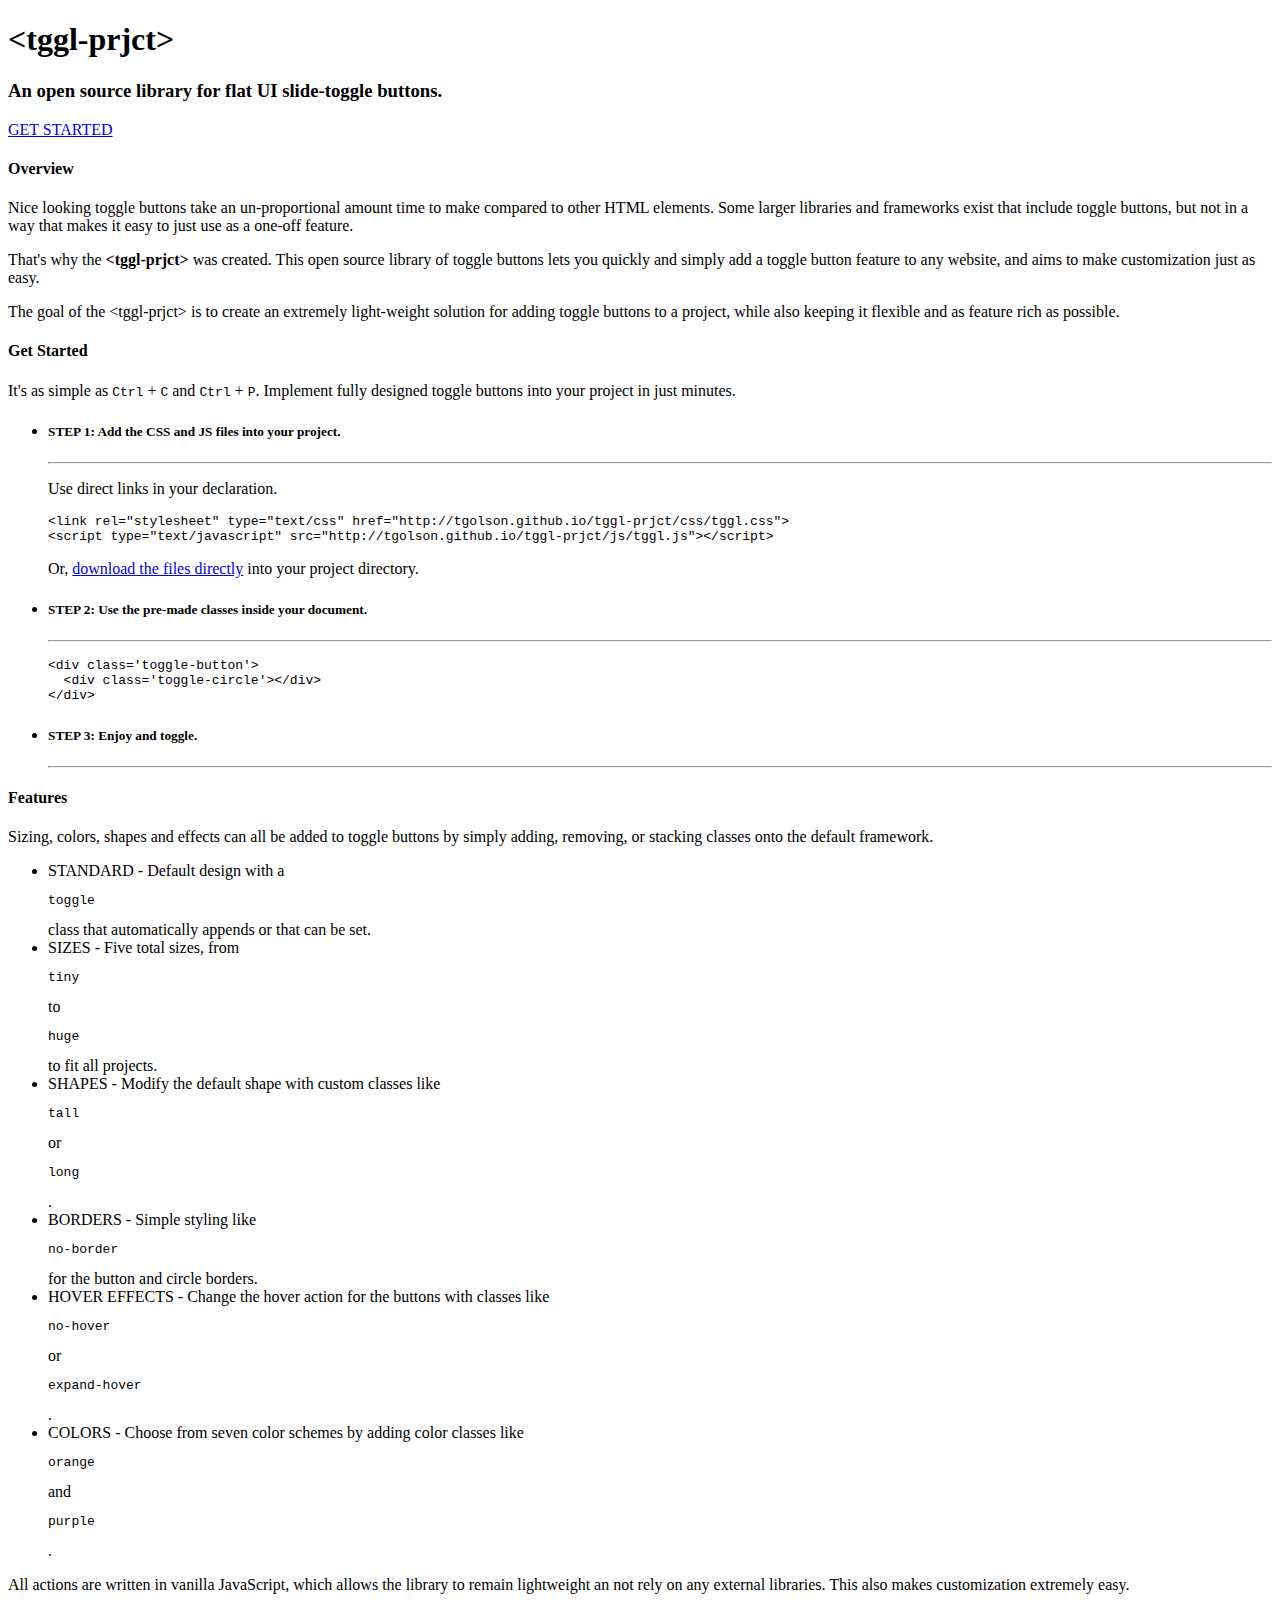
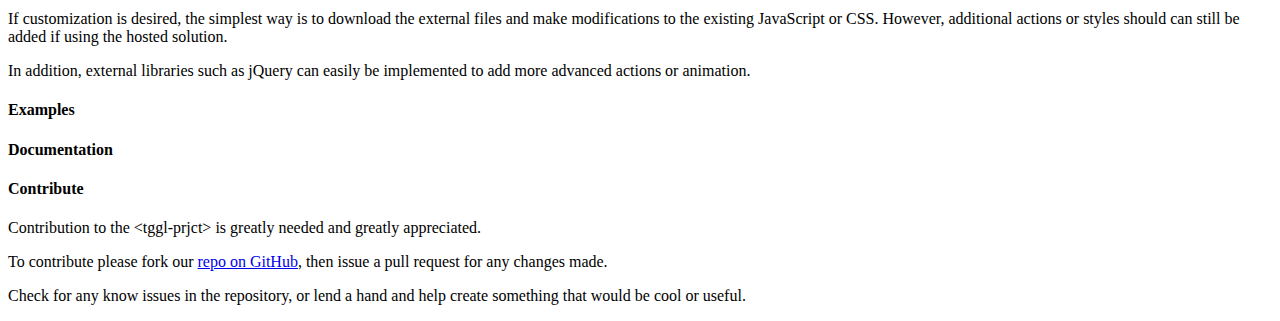
==== index.html @ 6cbe2967 "add content" ====
<!doctype html>
<html class="no-js" lang="en">
<head>
  <meta charset="utf-8" />
  <meta name="viewport" content="width=device-width, initial-scale=1.0" />
  <title>Foundation</title>
  <link rel="stylesheet" href="stylesheets/app.css" />
  <link rel="stylesheet" href="stylesheets/tggl.css" />
  <script src="bower_components/modernizr/modernizr.js"></script>
  <script src="js/tggl.js"></script>
</head>
<body>

  <div class="row">
    <div class="large-9 small-centered columns">
      <div class="panel big-header">
        <h1>&lt;tggl-prjct&gt;</h1>
        <h3>An open source library for flat UI slide-toggle buttons.</h3>
        <a href="#" class="large radius button">GET STARTED</a><br/>
      </div>
    </div>
  </div>

  <div class="row main-content">
    <div class="large-8 small-centered columns">
      <h4><strong>Overview</strong></h4>
      <p>Nice looking toggle buttons take an un-proportional amount time to make compared to other HTML elements. Some larger libraries and frameworks exist that include toggle buttons, but not in a way that makes it easy to just use as a one-off feature.</p>

      <p>That's why the <strong>&lt;tggl-prjct&gt;</strong> was created. This open source library of toggle buttons lets you quickly and simply add a toggle button feature to any website, and aims to make customization just as easy.</p>

      <p>The goal of the <span class='tggl'>&lt;tggl-prjct&gt;</span> is to create an extremely light-weight solution for adding toggle buttons to a project, while also keeping it flexible and as feature rich as possible.</p>

      <h4><strong>Get Started</strong></h4>
      <p>It's as simple as <kbd>Ctrl</kbd> + <kbd>C</kbd> and <kbd>Ctrl</kbd> + <kbd>P</kbd>. Implement fully designed toggle buttons into your project in just minutes.</p>
      <ul class='no-style-list'>
        <li><h5>STEP 1: Add the CSS and JS files into your project.</h5><hr>

          <p>Use direct links in your declaration.</p>
          <p>
            <pre>&lt;link rel="stylesheet" type="text/css" href="http://tgolson.github.io/tggl-prjct/css/tggl.css"&gt;<br>&lt;script type="text/javascript" src="http://tgolson.github.io/tggl-prjct/js/tggl.js"&gt;&lt;/script&gt;</pre>
          </p>
          <p>Or, <a href="https://github.com/TGOlson/tggl-prjct/archive/gh-pages.zip">download the files directly</a> into your project directory.</p></li>

          <li><h5>STEP 2: Use the pre-made classes inside your document.</h5><hr>

            <p><pre>&lt;div class='toggle-button'&gt;<br>  &lt;div class='toggle-circle'&gt;&lt;/div&gt;<br>&lt;/div&gt;</pre></p></li>

            <li><h5>STEP 3: Enjoy and toggle.</h5><hr>
              <p>
                <div class='info' style='display:none;'></div>
                <div class='toggle-button'>
                  <div class='toggle-circle'></div>
                </div>
              </p></li>
            </ul>
            <h4><strong>Features</strong></h4>

            <p>Sizing, colors, shapes and effects can all be added to toggle buttons by simply adding, removing, or stacking classes onto the default framework.</p>

            <ul class='no-style-list'>
              <li>STANDARD - Default design with a <pre>toggle</pre> class that automatically appends or that can be set.</li>
              <li>SIZES - Five total sizes, from <pre>tiny</pre> to <pre>huge</pre> to fit all projects.</li>
              <li>SHAPES - Modify the default shape with custom classes like <pre>tall</pre> or <pre>long</pre>.</li>
              <li>BORDERS - Simple styling like <pre>no-border</pre> for the button and circle borders.</li>
              <li>HOVER EFFECTS - Change the hover action for the buttons with classes like <pre>no-hover</pre> or <pre>expand-hover</pre>.</li>
              <li>COLORS - Choose from seven color schemes by adding color classes like <pre>orange</pre> and <pre>purple</pre>.</li>
            </ul>

            <p>All actions are written in vanilla JavaScript, which allows the library to remain lightweight an not rely on any external libraries. This also makes customization extremely easy.</p>

            <p>If customization is desired, the simplest way is to download the external files and make modifications to the existing JavaScript or CSS. However, additional actions or styles should can still be added if using the hosted solution.</p>

            <p>In addition, external libraries such as jQuery can easily be implemented to add more advanced actions or animation.</p>

            <h4><strong>Examples</strong></h4>

            <h4><strong>Documentation</strong></h4>

            <h4><strong>Contribute</strong></h4>

            <p>Contribution to the <span class='tggl'>&lt;tggl-prjct&gt;</span> is greatly needed and greatly appreciated.</p>
            <p>To contribute please fork our <a href='https://github.com/TGOlson/tggl-prjct' target='_blank'>repo on GitHub</a>, then issue a pull request for any changes made.</p>
            <p>Check for any know issues in the repository, or lend a hand and help create something that would be cool or useful.</p>
          </div>
        </div>

        <script src="bower_components/jquery/jquery.js"></script>
        <script src="bower_components/foundation/js/foundation.min.js"></script>
        <script src="js/app.js"></script>
      </body>
      </html>
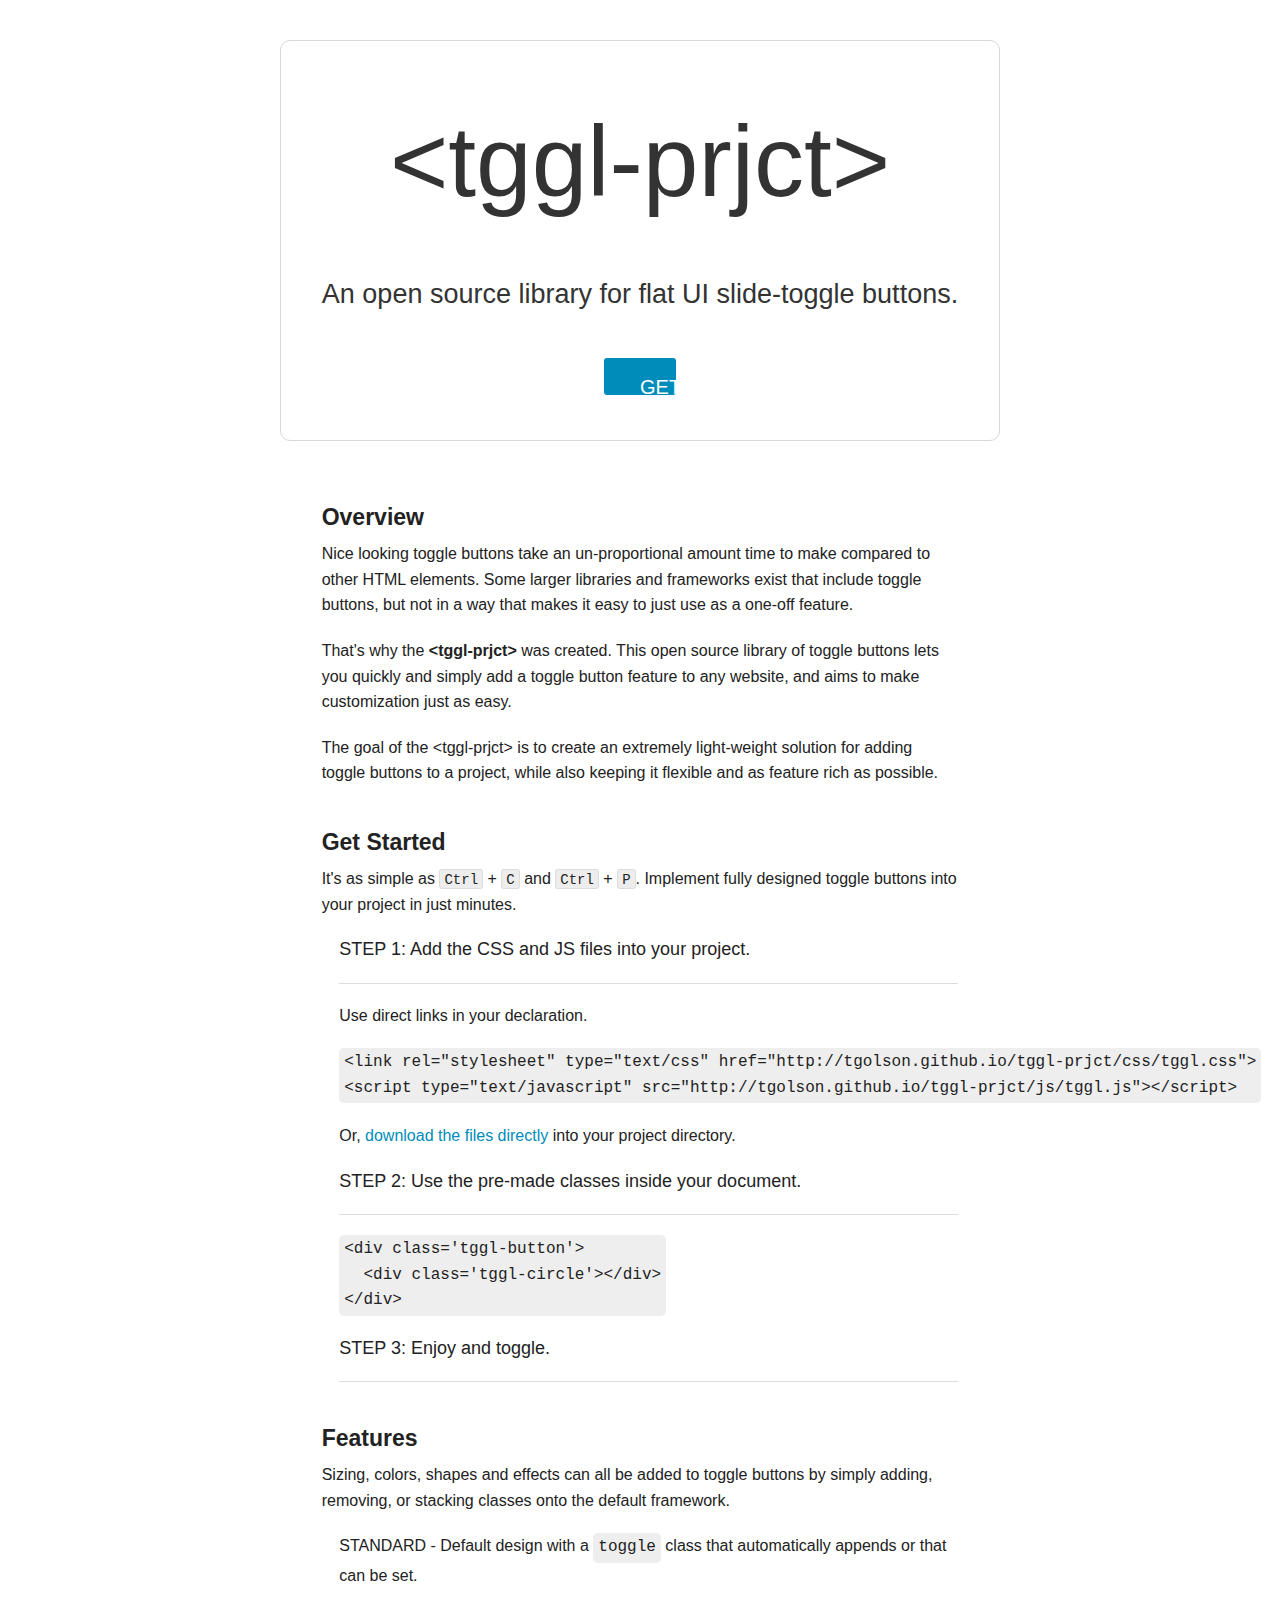
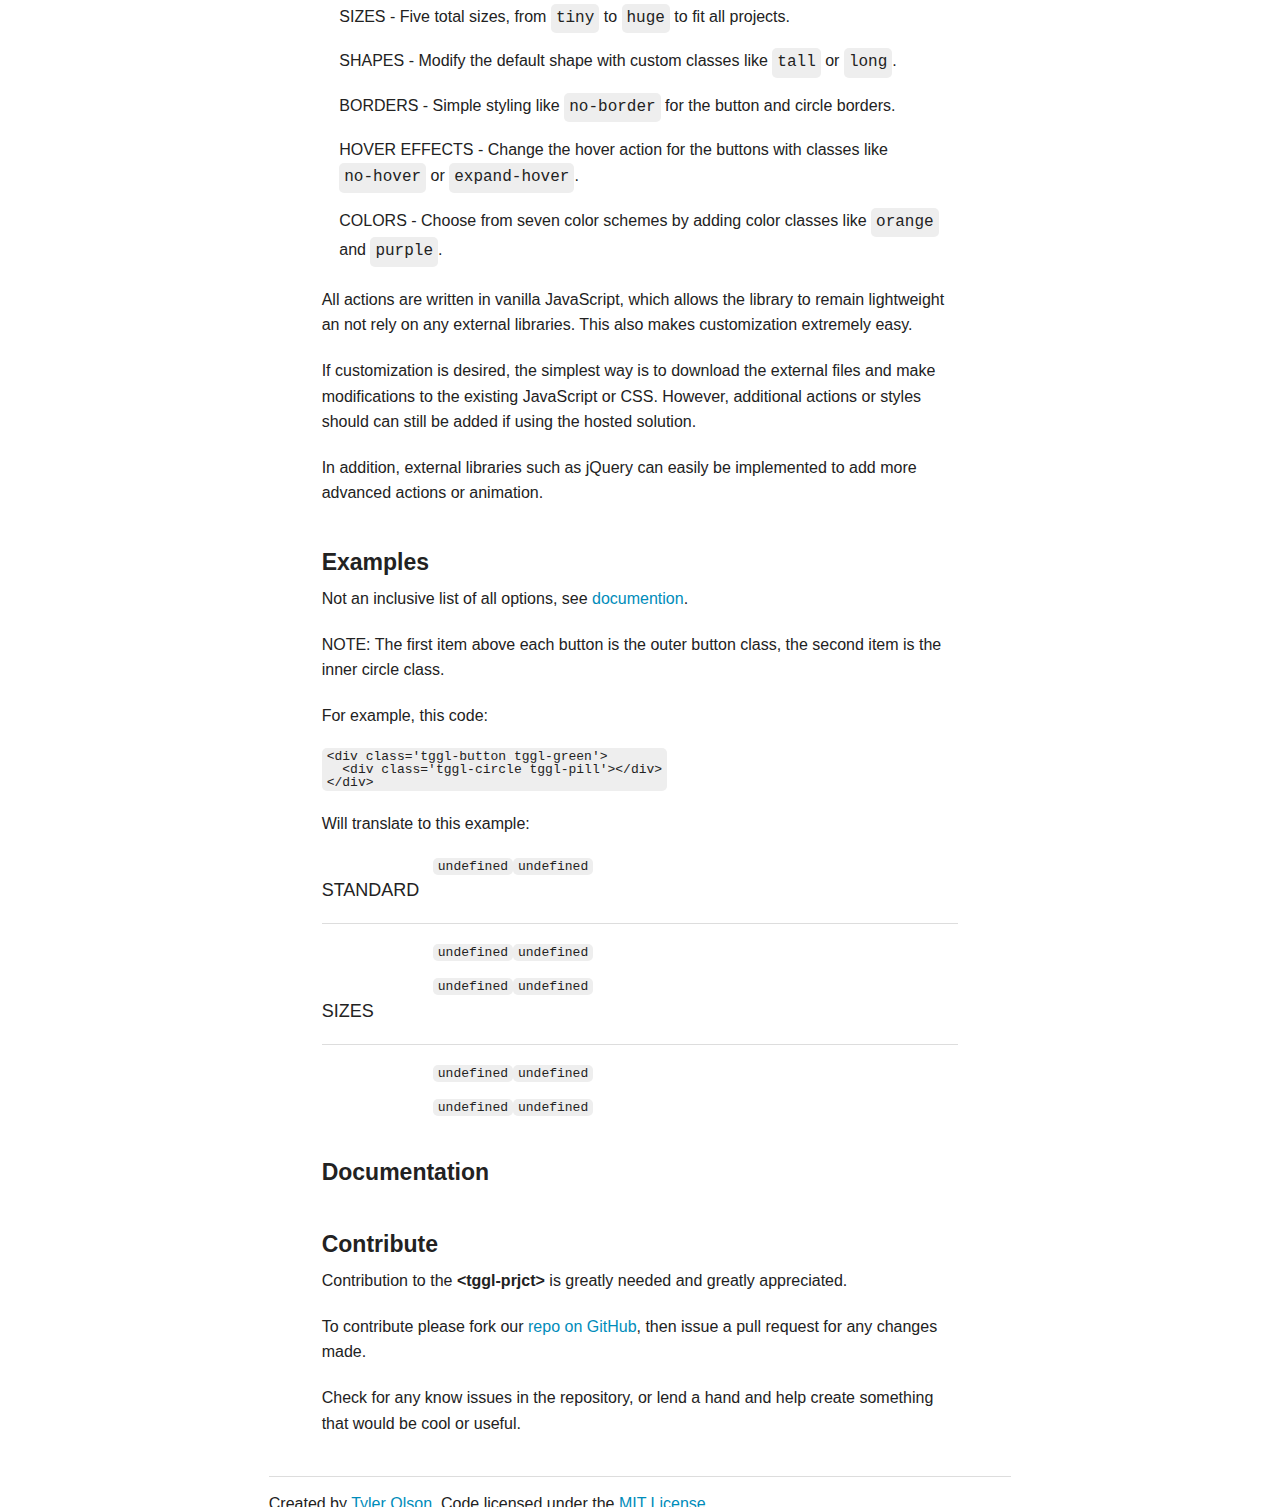
==== commit 4c54435d: "add columns for examples" ====
--- a/index.html
+++ b/index.html
@@ -8,6 +8,7 @@
   <link rel="stylesheet" href="stylesheets/tggl.css" />
   <script src="bower_components/modernizr/modernizr.js"></script>
   <script src="js/tggl.js"></script>
+  <script src="js/layout.js"></script>
 </head>
 <body>
 
@@ -16,7 +17,7 @@
       <div class="panel big-header">
         <h1>&lt;tggl-prjct&gt;</h1>
         <h3>An open source library for flat UI slide-toggle buttons.</h3>
-        <a href="#" class="large radius button">GET STARTED</a><br/>
+        <a href="#" class="large radius button">GET STARTED</a><br>
       </div>
     </div>
   </div>
@@ -34,58 +35,141 @@
       <p>It's as simple as <kbd>Ctrl</kbd> + <kbd>C</kbd> and <kbd>Ctrl</kbd> + <kbd>P</kbd>. Implement fully designed toggle buttons into your project in just minutes.</p>
       <ul class='no-style-list'>
         <li><h5>STEP 1: Add the CSS and JS files into your project.</h5><hr>
+          <p>Use direct links in your declaration.</p>
+          <p><pre>&lt;link rel="stylesheet" type="text/css" href="http://tgolson.github.io/tggl-prjct/css/tggl.css"&gt;<br>&lt;script type="text/javascript" src="http://tgolson.github.io/tggl-prjct/js/tggl.js"&gt;&lt;/script&gt;</pre>
+          </p>
+          <p>Or, <a href="https://github.com/TGOlson/tggl-prjct/archive/gh-pages.zip">download the files directly</a> into your project directory.</p>
+        </li>
 
-          <p>Use direct links in your declaration.</p>
+        <li><h5>STEP 2: Use the pre-made classes inside your document.</h5><hr>
+
+          <p><pre>&lt;div class='tggl-button'&gt;<br>  &lt;div class='tggl-circle'&gt;&lt;/div&gt;<br>&lt;/div&gt;</pre></p>
+        </li>
+
+        <li><h5>STEP 3: Enjoy and toggle.</h5><hr>
           <p>
-            <pre>&lt;link rel="stylesheet" type="text/css" href="http://tgolson.github.io/tggl-prjct/css/tggl.css"&gt;<br>&lt;script type="text/javascript" src="http://tgolson.github.io/tggl-prjct/js/tggl.js"&gt;&lt;/script&gt;</pre>
+            <div class='info' style='display:none;'></div>
+            <div class='tggl-button'>
+              <div class='tggl-circle'></div>
+            </div>
           </p>
-          <p>Or, <a href="https://github.com/TGOlson/tggl-prjct/archive/gh-pages.zip">download the files directly</a> into your project directory.</p></li>
+        </li>
+      </ul>
+      <h4><strong>Features</strong></h4>
 
-          <li><h5>STEP 2: Use the pre-made classes inside your document.</h5><hr>
+      <p>Sizing, colors, shapes and effects can all be added to toggle buttons by simply adding, removing, or stacking classes onto the default framework.</p>
 
-            <p><pre>&lt;div class='toggle-button'&gt;<br>  &lt;div class='toggle-circle'&gt;&lt;/div&gt;<br>&lt;/div&gt;</pre></p></li>
+      <ul class='no-style-list'>
+        <li>STANDARD - Default design with a <pre>toggle</pre> class that automatically appends or that can be set.</li>
+        <li>SIZES - Five total sizes, from <pre>tiny</pre> to <pre>huge</pre> to fit all projects.</li>
+        <li>SHAPES - Modify the default shape with custom classes like <pre>tall</pre> or <pre>long</pre>.</li>
+        <li>BORDERS - Simple styling like <pre>no-border</pre> for the button and circle borders.</li>
+        <li>HOVER EFFECTS - Change the hover action for the buttons with classes like <pre>no-hover</pre> or <pre>expand-hover</pre>.</li>
+        <li>COLORS - Choose from seven color schemes by adding color classes like <pre>orange</pre> and <pre>purple</pre>.</li>
+      </ul>
 
-            <li><h5>STEP 3: Enjoy and toggle.</h5><hr>
-              <p>
-                <div class='info' style='display:none;'></div>
-                <div class='toggle-button'>
-                  <div class='toggle-circle'></div>
-                </div>
-              </p></li>
-            </ul>
-            <h4><strong>Features</strong></h4>
+      <p>All actions are written in vanilla JavaScript, which allows the library to remain lightweight an not rely on any external libraries. This also makes customization extremely easy.</p>
 
-            <p>Sizing, colors, shapes and effects can all be added to toggle buttons by simply adding, removing, or stacking classes onto the default framework.</p>
+      <p>If customization is desired, the simplest way is to download the external files and make modifications to the existing JavaScript or CSS. However, additional actions or styles should can still be added if using the hosted solution.</p>
 
-            <ul class='no-style-list'>
-              <li>STANDARD - Default design with a <pre>toggle</pre> class that automatically appends or that can be set.</li>
-              <li>SIZES - Five total sizes, from <pre>tiny</pre> to <pre>huge</pre> to fit all projects.</li>
-              <li>SHAPES - Modify the default shape with custom classes like <pre>tall</pre> or <pre>long</pre>.</li>
-              <li>BORDERS - Simple styling like <pre>no-border</pre> for the button and circle borders.</li>
-              <li>HOVER EFFECTS - Change the hover action for the buttons with classes like <pre>no-hover</pre> or <pre>expand-hover</pre>.</li>
-              <li>COLORS - Choose from seven color schemes by adding color classes like <pre>orange</pre> and <pre>purple</pre>.</li>
-            </ul>
+      <p>In addition, external libraries such as jQuery can easily be implemented to add more advanced actions or animation.</p>
 
-            <p>All actions are written in vanilla JavaScript, which allows the library to remain lightweight an not rely on any external libraries. This also makes customization extremely easy.</p>
+      <h4><strong>Examples</strong></h4>
+      <p class='muted'>Not an inclusive list of all options, see <a href='#'>documention</a>.</p>
 
-            <p>If customization is desired, the simplest way is to download the external files and make modifications to the existing JavaScript or CSS. However, additional actions or styles should can still be added if using the hosted solution.</p>
+      <p>NOTE: The first item above each button is the outer button class, the second item is the inner circle class.</p>
 
-            <p>In addition, external libraries such as jQuery can easily be implemented to add more advanced actions or animation.</p>
+      <p>For example, this code:</p>
+      <p>
+        <pre>&lt;div class='tggl-button tggl-green'&gt;<br>  &lt;div class='tggl-circle tggl-pill'&gt;&lt;/div&gt;<br>&lt;/div&gt;</pre>
+      </p>
 
-            <h4><strong>Examples</strong></h4>
+        <p>Will translate to this example:</p>
+      <div class='row'>
+        <div class='large-2 columns'>
+          <div class='tggl-button tggl-green'>
+            <div class='tggl-circle tggl-pill'></div>
+          </div>
+        </div>
+        <div class='large-10 columns'>
+          <div class='info'></div>
+        </div>
+      </div>
 
-            <h4><strong>Documentation</strong></h4>
 
-            <h4><strong>Contribute</strong></h4>
-
-            <p>Contribution to the <span class='tggl'>&lt;tggl-prjct&gt;</span> is greatly needed and greatly appreciated.</p>
-            <p>To contribute please fork our <a href='https://github.com/TGOlson/tggl-prjct' target='_blank'>repo on GitHub</a>, then issue a pull request for any changes made.</p>
-            <p>Check for any know issues in the repository, or lend a hand and help create something that would be cool or useful.</p>
+      <h5>STANDARD</h5><hr>
+      <div class='row'>
+        <div class='large-2 columns'>
+          <div class='tggl-button'>
+            <div class='tggl-circle'></div>
           </div>
         </div>
 
-        <script src="bower_components/jquery/jquery.js"></script>
-        <script src="bower_components/foundation/js/foundation.min.js"></script>
-        <script src="js/app.js"></script>
-      </body>
-      </html>
+        <div class='large-10 columns'>
+          <div class='info'></div>
+        </div>
+      </div>
+      <br>
+      <div class='row'>
+        <div class='large-2 columns'>
+          <div class='tggl-button tggl-toggled'>
+            <div class='tggl-circle'></div>
+          </div>
+        </div>
+
+        <div class='large-10 columns'>
+          <div class='info'></div>
+        </div>
+      </div>
+
+      <h5>SIZES</h5><hr>
+      <div class='row'>
+        <div class='large-2 columns'>
+          <div class='tggl-button tggl-blue tggl-tiny'>
+            <div class='tggl-circle'></div>
+          </div>
+        </div>
+
+        <div class='large-10 columns'>
+          <div class='info'></div>
+        </div>
+        </div>
+<br>
+        <div class='row'>
+          <div class='large-2 columns'>
+            <div class='tggl-button tggl-orange tggl-huge'>
+              <div class='tggl-circle'></div>
+            </div>
+          </div>
+
+          <div class='large-10 columns'>
+            <div class='info'></div>
+          </div>
+          </div>
+
+
+          <h4><strong>Documentation</strong></h4>
+
+          <h4><strong>Contribute</strong></h4>
+
+          <p>Contribution to the <strong>&lt;tggl-prjct&gt;</strong> is greatly needed and greatly appreciated.</p>
+          <p>To contribute please fork our <a href='https://github.com/TGOlson/tggl-prjct' target='_blank'>repo on GitHub</a>, then issue a pull request for any changes made.</p>
+          <p>Check for any know issues in the repository, or lend a hand and help create something that would be cool or useful.</p>
+
+        </div>
+
+        <div class='row'>
+          <div class="large-9 small-centered columns">
+            <footer>
+              <hr>
+              Created by <a href='http://tgolson.com' target='_blank'>Tyler Olson</a>. Code licensed under the <a href='http://opensource.org/licenses/MIT' target='_blank'>MIT License</a>.
+            </footer>
+          </div>
+        </div>
+      </div>
+
+      <script src="bower_components/jquery/jquery.js"></script>
+      <script src="bower_components/foundation/js/foundation.min.js"></script>
+      <script src="js/app.js"></script>
+    </body>
+    </html>
--- a/stylesheets/app.css
+++ b/stylesheets/app.css
@@ -0,0 +1,7446 @@
+/* line 293, ../bower_components/foundation/scss/foundation/components/_global.scss */
+meta.foundation-mq-small {
+  font-family: "/only screen and (max-width: 40em)/";
+  width: 0em;
+}
+
+/* line 298, ../bower_components/foundation/scss/foundation/components/_global.scss */
+meta.foundation-mq-medium {
+  font-family: "/only screen and (min-width:40.063em)/";
+  width: 40.063em;
+}
+
+/* line 303, ../bower_components/foundation/scss/foundation/components/_global.scss */
+meta.foundation-mq-large {
+  font-family: "/only screen and (min-width:64.063em)/";
+  width: 64.063em;
+}
+
+/* line 308, ../bower_components/foundation/scss/foundation/components/_global.scss */
+meta.foundation-mq-xlarge {
+  font-family: "/only screen and (min-width:90.063em)/";
+  width: 90.063em;
+}
+
+/* line 313, ../bower_components/foundation/scss/foundation/components/_global.scss */
+meta.foundation-mq-xxlarge {
+  font-family: "/only screen and (min-width:120.063em)/";
+  width: 120.063em;
+}
+
+/* line 323, ../bower_components/foundation/scss/foundation/components/_global.scss */
+*,
+*:before,
+*:after {
+  -moz-box-sizing: border-box;
+  -webkit-box-sizing: border-box;
+  box-sizing: border-box;
+}
+
+/* line 328, ../bower_components/foundation/scss/foundation/components/_global.scss */
+html,
+body {
+  font-size: 100%;
+}
+
+/* line 331, ../bower_components/foundation/scss/foundation/components/_global.scss */
+body {
+  background: white;
+  color: #222222;
+  padding: 0;
+  margin: 0;
+  font-family: "Helvetica Neue", "Helvetica", Helvetica, Arial, sans-serif;
+  font-weight: normal;
+  font-style: normal;
+  line-height: 1;
+  position: relative;
+  cursor: default;
+}
+
+/* line 344, ../bower_components/foundation/scss/foundation/components/_global.scss */
+a:hover {
+  cursor: pointer;
+}
+
+/* line 349, ../bower_components/foundation/scss/foundation/components/_global.scss */
+img,
+object,
+embed {
+  max-width: 100%;
+  height: auto;
+}
+
+/* line 352, ../bower_components/foundation/scss/foundation/components/_global.scss */
+object,
+embed {
+  height: 100%;
+}
+
+/* line 353, ../bower_components/foundation/scss/foundation/components/_global.scss */
+img {
+  -ms-interpolation-mode: bicubic;
+}
+
+/* line 359, ../bower_components/foundation/scss/foundation/components/_global.scss */
+#map_canvas img,
+#map_canvas embed,
+#map_canvas object,
+.map_canvas img,
+.map_canvas embed,
+.map_canvas object {
+  max-width: none !important;
+}
+
+/* line 364, ../bower_components/foundation/scss/foundation/components/_global.scss */
+.left {
+  float: left !important;
+}
+
+/* line 365, ../bower_components/foundation/scss/foundation/components/_global.scss */
+.right {
+  float: right !important;
+}
+
+/* line 366, ../bower_components/foundation/scss/foundation/components/_global.scss */
+.clearfix {
+  *zoom: 1;
+}
+/* line 159, ../bower_components/foundation/scss/foundation/components/_global.scss */
+.clearfix:before, .clearfix:after {
+  content: " ";
+  display: table;
+}
+/* line 160, ../bower_components/foundation/scss/foundation/components/_global.scss */
+.clearfix:after {
+  clear: both;
+}
+
+/* line 367, ../bower_components/foundation/scss/foundation/components/_global.scss */
+.text-left {
+  text-align: left !important;
+}
+
+/* line 368, ../bower_components/foundation/scss/foundation/components/_global.scss */
+.text-right {
+  text-align: right !important;
+}
+
+/* line 369, ../bower_components/foundation/scss/foundation/components/_global.scss */
+.text-center {
+  text-align: center !important;
+}
+
+/* line 370, ../bower_components/foundation/scss/foundation/components/_global.scss */
+.text-justify {
+  text-align: justify !important;
+}
+
+/* line 371, ../bower_components/foundation/scss/foundation/components/_global.scss */
+.hide {
+  display: none;
+}
+
+/* line 373, ../bower_components/foundation/scss/foundation/components/_global.scss */
+.start {
+  float: left !important;
+}
+
+/* line 374, ../bower_components/foundation/scss/foundation/components/_global.scss */
+.end {
+  float: right !important;
+}
+
+/* line 375, ../bower_components/foundation/scss/foundation/components/_global.scss */
+.text-start {
+  text-align: left !important;
+}
+
+/* line 376, ../bower_components/foundation/scss/foundation/components/_global.scss */
+.text-end {
+  text-align: right !important;
+}
+
+/* line 382, ../bower_components/foundation/scss/foundation/components/_global.scss */
+.antialiased {
+  -webkit-font-smoothing: antialiased;
+  -moz-osx-font-smoothing: grayscale;
+}
+
+/* line 385, ../bower_components/foundation/scss/foundation/components/_global.scss */
+img {
+  display: inline-block;
+  vertical-align: middle;
+}
+
+/* line 395, ../bower_components/foundation/scss/foundation/components/_global.scss */
+textarea {
+  height: auto;
+  min-height: 50px;
+}
+
+/* line 398, ../bower_components/foundation/scss/foundation/components/_global.scss */
+select {
+  width: 100%;
+}
+
+/* line 198, ../bower_components/foundation/scss/foundation/components/_grid.scss */
+.row {
+  width: 100%;
+  margin-left: auto;
+  margin-right: auto;
+  margin-top: 0;
+  margin-bottom: 0;
+  max-width: 62.5rem;
+  *zoom: 1;
+}
+/* line 159, ../bower_components/foundation/scss/foundation/components/_global.scss */
+.row:before, .row:after {
+  content: " ";
+  display: table;
+}
+/* line 160, ../bower_components/foundation/scss/foundation/components/_global.scss */
+.row:after {
+  clear: both;
+}
+/* line 203, ../bower_components/foundation/scss/foundation/components/_grid.scss */
+.row.collapse > .column,
+.row.collapse > .columns {
+  position: relative;
+  padding-left: 0;
+  padding-right: 0;
+  float: left;
+}
+/* line 205, ../bower_components/foundation/scss/foundation/components/_grid.scss */
+.row.collapse .row {
+  margin-left: 0;
+  margin-right: 0;
+}
+/* line 208, ../bower_components/foundation/scss/foundation/components/_grid.scss */
+.row .row {
+  width: auto;
+  margin-left: -0.9375rem;
+  margin-right: -0.9375rem;
+  margin-top: 0;
+  margin-bottom: 0;
+  max-width: none;
+  *zoom: 1;
+}
+/* line 159, ../bower_components/foundation/scss/foundation/components/_global.scss */
+.row .row:before, .row .row:after {
+  content: " ";
+  display: table;
+}
+/* line 160, ../bower_components/foundation/scss/foundation/components/_global.scss */
+.row .row:after {
+  clear: both;
+}
+/* line 209, ../bower_components/foundation/scss/foundation/components/_grid.scss */
+.row .row.collapse {
+  width: auto;
+  margin: 0;
+  max-width: none;
+  *zoom: 1;
+}
+/* line 159, ../bower_components/foundation/scss/foundation/components/_global.scss */
+.row .row.collapse:before, .row .row.collapse:after {
+  content: " ";
+  display: table;
+}
+/* line 160, ../bower_components/foundation/scss/foundation/components/_global.scss */
+.row .row.collapse:after {
+  clear: both;
+}
+
+/* line 214, ../bower_components/foundation/scss/foundation/components/_grid.scss */
+.column,
+.columns {
+  position: relative;
+  padding-left: 0.9375rem;
+  padding-right: 0.9375rem;
+  width: 100%;
+  float: left;
+}
+
+@media only screen {
+  /* line 148, ../bower_components/foundation/scss/foundation/components/_grid.scss */
+  .column.small-centered,
+  .columns.small-centered {
+    position: relative;
+    margin-left: auto;
+    margin-right: auto;
+    float: none;
+  }
+
+  /* line 151, ../bower_components/foundation/scss/foundation/components/_grid.scss */
+  .column.small-uncentered,
+  .columns.small-uncentered {
+    margin-left: 0;
+    margin-right: 0;
+    float: left;
+  }
+
+  /* line 158, ../bower_components/foundation/scss/foundation/components/_grid.scss */
+  .column.small-uncentered.opposite,
+  .columns.small-uncentered.opposite {
+    float: right;
+  }
+
+  /* line 163, ../bower_components/foundation/scss/foundation/components/_grid.scss */
+  .small-push-1 {
+    position: relative;
+    left: 8.33333%;
+    right: auto;
+  }
+
+  /* line 166, ../bower_components/foundation/scss/foundation/components/_grid.scss */
+  .small-pull-1 {
+    position: relative;
+    right: 8.33333%;
+    left: auto;
+  }
+
+  /* line 163, ../bower_components/foundation/scss/foundation/components/_grid.scss */
+  .small-push-2 {
+    position: relative;
+    left: 16.66667%;
+    right: auto;
+  }
+
+  /* line 166, ../bower_components/foundation/scss/foundation/components/_grid.scss */
+  .small-pull-2 {
+    position: relative;
+    right: 16.66667%;
+    left: auto;
+  }
+
+  /* line 163, ../bower_components/foundation/scss/foundation/components/_grid.scss */
+  .small-push-3 {
+    position: relative;
+    left: 25%;
+    right: auto;
+  }
+
+  /* line 166, ../bower_components/foundation/scss/foundation/components/_grid.scss */
+  .small-pull-3 {
+    position: relative;
+    right: 25%;
+    left: auto;
+  }
+
+  /* line 163, ../bower_components/foundation/scss/foundation/components/_grid.scss */
+  .small-push-4 {
+    position: relative;
+    left: 33.33333%;
+    right: auto;
+  }
+
+  /* line 166, ../bower_components/foundation/scss/foundation/components/_grid.scss */
+  .small-pull-4 {
+    position: relative;
+    right: 33.33333%;
+    left: auto;
+  }
+
+  /* line 163, ../bower_components/foundation/scss/foundation/components/_grid.scss */
+  .small-push-5 {
+    position: relative;
+    left: 41.66667%;
+    right: auto;
+  }
+
+  /* line 166, ../bower_components/foundation/scss/foundation/components/_grid.scss */
+  .small-pull-5 {
+    position: relative;
+    right: 41.66667%;
+    left: auto;
+  }
+
+  /* line 163, ../bower_components/foundation/scss/foundation/components/_grid.scss */
+  .small-push-6 {
+    position: relative;
+    left: 50%;
+    right: auto;
+  }
+
+  /* line 166, ../bower_components/foundation/scss/foundation/components/_grid.scss */
+  .small-pull-6 {
+    position: relative;
+    right: 50%;
+    left: auto;
+  }
+
+  /* line 163, ../bower_components/foundation/scss/foundation/components/_grid.scss */
+  .small-push-7 {
+    position: relative;
+    left: 58.33333%;
+    right: auto;
+  }
+
+  /* line 166, ../bower_components/foundation/scss/foundation/components/_grid.scss */
+  .small-pull-7 {
+    position: relative;
+    right: 58.33333%;
+    left: auto;
+  }
+
+  /* line 163, ../bower_components/foundation/scss/foundation/components/_grid.scss */
+  .small-push-8 {
+    position: relative;
+    left: 66.66667%;
+    right: auto;
+  }
+
+  /* line 166, ../bower_components/foundation/scss/foundation/components/_grid.scss */
+  .small-pull-8 {
+    position: relative;
+    right: 66.66667%;
+    left: auto;
+  }
+
+  /* line 163, ../bower_components/foundation/scss/foundation/components/_grid.scss */
+  .small-push-9 {
+    position: relative;
+    left: 75%;
+    right: auto;
+  }
+
+  /* line 166, ../bower_components/foundation/scss/foundation/components/_grid.scss */
+  .small-pull-9 {
+    position: relative;
+    right: 75%;
+    left: auto;
+  }
+
+  /* line 163, ../bower_components/foundation/scss/foundation/components/_grid.scss */
+  .small-push-10 {
+    position: relative;
+    left: 83.33333%;
+    right: auto;
+  }
+
+  /* line 166, ../bower_components/foundation/scss/foundation/components/_grid.scss */
+  .small-pull-10 {
+    position: relative;
+    right: 83.33333%;
+    left: auto;
+  }
+
+  /* line 163, ../bower_components/foundation/scss/foundation/components/_grid.scss */
+  .small-push-11 {
+    position: relative;
+    left: 91.66667%;
+    right: auto;
+  }
+
+  /* line 166, ../bower_components/foundation/scss/foundation/components/_grid.scss */
+  .small-pull-11 {
+    position: relative;
+    right: 91.66667%;
+    left: auto;
+  }
+
+  /* line 172, ../bower_components/foundation/scss/foundation/components/_grid.scss */
+  .column,
+  .columns {
+    position: relative;
+    padding-left: 0.9375rem;
+    padding-right: 0.9375rem;
+    float: left;
+  }
+
+  /* line 176, ../bower_components/foundation/scss/foundation/components/_grid.scss */
+  .small-1 {
+    position: relative;
+    width: 8.33333%;
+  }
+
+  /* line 176, ../bower_components/foundation/scss/foundation/components/_grid.scss */
+  .small-2 {
+    position: relative;
+    width: 16.66667%;
+  }
+
+  /* line 176, ../bower_components/foundation/scss/foundation/components/_grid.scss */
+  .small-3 {
+    position: relative;
+    width: 25%;
+  }
+
+  /* line 176, ../bower_components/foundation/scss/foundation/components/_grid.scss */
+  .small-4 {
+    position: relative;
+    width: 33.33333%;
+  }
+
+  /* line 176, ../bower_components/foundation/scss/foundation/components/_grid.scss */
+  .small-5 {
+    position: relative;
+    width: 41.66667%;
+  }
+
+  /* line 176, ../bower_components/foundation/scss/foundation/components/_grid.scss */
+  .small-6 {
+    position: relative;
+    width: 50%;
+  }
+
+  /* line 176, ../bower_components/foundation/scss/foundation/components/_grid.scss */
+  .small-7 {
+    position: relative;
+    width: 58.33333%;
+  }
+
+  /* line 176, ../bower_components/foundation/scss/foundation/components/_grid.scss */
+  .small-8 {
+    position: relative;
+    width: 66.66667%;
+  }
+
+  /* line 176, ../bower_components/foundation/scss/foundation/components/_grid.scss */
+  .small-9 {
+    position: relative;
+    width: 75%;
+  }
+
+  /* line 176, ../bower_components/foundation/scss/foundation/components/_grid.scss */
+  .small-10 {
+    position: relative;
+    width: 83.33333%;
+  }
+
+  /* line 176, ../bower_components/foundation/scss/foundation/components/_grid.scss */
+  .small-11 {
+    position: relative;
+    width: 91.66667%;
+  }
+
+  /* line 176, ../bower_components/foundation/scss/foundation/components/_grid.scss */
+  .small-12 {
+    position: relative;
+    width: 100%;
+  }
+
+  /* line 179, ../bower_components/foundation/scss/foundation/components/_grid.scss */
+  [class*="column"] + [class*="column"]:last-child {
+    float: right;
+  }
+
+  /* line 180, ../bower_components/foundation/scss/foundation/components/_grid.scss */
+  [class*="column"] + [class*="column"].end {
+    float: left;
+  }
+
+  /* line 184, ../bower_components/foundation/scss/foundation/components/_grid.scss */
+  .small-offset-0 {
+    position: relative;
+    margin-left: 0% !important;
+  }
+
+  /* line 184, ../bower_components/foundation/scss/foundation/components/_grid.scss */
+  .small-offset-1 {
+    position: relative;
+    margin-left: 8.33333% !important;
+  }
+
+  /* line 184, ../bower_components/foundation/scss/foundation/components/_grid.scss */
+  .small-offset-2 {
+    position: relative;
+    margin-left: 16.66667% !important;
+  }
+
+  /* line 184, ../bower_components/foundation/scss/foundation/components/_grid.scss */
+  .small-offset-3 {
+    position: relative;
+    margin-left: 25% !important;
+  }
+
+  /* line 184, ../bower_components/foundation/scss/foundation/components/_grid.scss */
+  .small-offset-4 {
+    position: relative;
+    margin-left: 33.33333% !important;
+  }
+
+  /* line 184, ../bower_components/foundation/scss/foundation/components/_grid.scss */
+  .small-offset-5 {
+    position: relative;
+    margin-left: 41.66667% !important;
+  }
+
+  /* line 184, ../bower_components/foundation/scss/foundation/components/_grid.scss */
+  .small-offset-6 {
+    position: relative;
+    margin-left: 50% !important;
+  }
+
+  /* line 184, ../bower_components/foundation/scss/foundation/components/_grid.scss */
+  .small-offset-7 {
+    position: relative;
+    margin-left: 58.33333% !important;
+  }
+
+  /* line 184, ../bower_components/foundation/scss/foundation/components/_grid.scss */
+  .small-offset-8 {
+    position: relative;
+    margin-left: 66.66667% !important;
+  }
+
+  /* line 184, ../bower_components/foundation/scss/foundation/components/_grid.scss */
+  .small-offset-9 {
+    position: relative;
+    margin-left: 75% !important;
+  }
+
+  /* line 184, ../bower_components/foundation/scss/foundation/components/_grid.scss */
+  .small-offset-10 {
+    position: relative;
+    margin-left: 83.33333% !important;
+  }
+
+  /* line 187, ../bower_components/foundation/scss/foundation/components/_grid.scss */
+  .column.small-reset-order,
+  .columns.small-reset-order {
+    margin-left: 0;
+    margin-right: 0;
+    left: auto;
+    right: auto;
+    float: left;
+  }
+}
+@media only screen and (min-width: 40.063em) {
+  /* line 148, ../bower_components/foundation/scss/foundation/components/_grid.scss */
+  .column.medium-centered,
+  .columns.medium-centered {
+    position: relative;
+    margin-left: auto;
+    margin-right: auto;
+    float: none;
+  }
+
+  /* line 151, ../bower_components/foundation/scss/foundation/components/_grid.scss */
+  .column.medium-uncentered,
+  .columns.medium-uncentered {
+    margin-left: 0;
+    margin-right: 0;
+    float: left;
+  }
+
+  /* line 158, ../bower_components/foundation/scss/foundation/components/_grid.scss */
+  .column.medium-uncentered.opposite,
+  .columns.medium-uncentered.opposite {
+    float: right;
+  }
+
+  /* line 163, ../bower_components/foundation/scss/foundation/components/_grid.scss */
+  .medium-push-1 {
+    position: relative;
+    left: 8.33333%;
+    right: auto;
+  }
+
+  /* line 166, ../bower_components/foundation/scss/foundation/components/_grid.scss */
+  .medium-pull-1 {
+    position: relative;
+    right: 8.33333%;
+    left: auto;
+  }
+
+  /* line 163, ../bower_components/foundation/scss/foundation/components/_grid.scss */
+  .medium-push-2 {
+    position: relative;
+    left: 16.66667%;
+    right: auto;
+  }
+
+  /* line 166, ../bower_components/foundation/scss/foundation/components/_grid.scss */
+  .medium-pull-2 {
+    position: relative;
+    right: 16.66667%;
+    left: auto;
+  }
+
+  /* line 163, ../bower_components/foundation/scss/foundation/components/_grid.scss */
+  .medium-push-3 {
+    position: relative;
+    left: 25%;
+    right: auto;
+  }
+
+  /* line 166, ../bower_components/foundation/scss/foundation/components/_grid.scss */
+  .medium-pull-3 {
+    position: relative;
+    right: 25%;
+    left: auto;
+  }
+
+  /* line 163, ../bower_components/foundation/scss/foundation/components/_grid.scss */
+  .medium-push-4 {
+    position: relative;
+    left: 33.33333%;
+    right: auto;
+  }
+
+  /* line 166, ../bower_components/foundation/scss/foundation/components/_grid.scss */
+  .medium-pull-4 {
+    position: relative;
+    right: 33.33333%;
+    left: auto;
+  }
+
+  /* line 163, ../bower_components/foundation/scss/foundation/components/_grid.scss */
+  .medium-push-5 {
+    position: relative;
+    left: 41.66667%;
+    right: auto;
+  }
+
+  /* line 166, ../bower_components/foundation/scss/foundation/components/_grid.scss */
+  .medium-pull-5 {
+    position: relative;
+    right: 41.66667%;
+    left: auto;
+  }
+
+  /* line 163, ../bower_components/foundation/scss/foundation/components/_grid.scss */
+  .medium-push-6 {
+    position: relative;
+    left: 50%;
+    right: auto;
+  }
+
+  /* line 166, ../bower_components/foundation/scss/foundation/components/_grid.scss */
+  .medium-pull-6 {
+    position: relative;
+    right: 50%;
+    left: auto;
+  }
+
+  /* line 163, ../bower_components/foundation/scss/foundation/components/_grid.scss */
+  .medium-push-7 {
+    position: relative;
+    left: 58.33333%;
+    right: auto;
+  }
+
+  /* line 166, ../bower_components/foundation/scss/foundation/components/_grid.scss */
+  .medium-pull-7 {
+    position: relative;
+    right: 58.33333%;
+    left: auto;
+  }
+
+  /* line 163, ../bower_components/foundation/scss/foundation/components/_grid.scss */
+  .medium-push-8 {
+    position: relative;
+    left: 66.66667%;
+    right: auto;
+  }
+
+  /* line 166, ../bower_components/foundation/scss/foundation/components/_grid.scss */
+  .medium-pull-8 {
+    position: relative;
+    right: 66.66667%;
+    left: auto;
+  }
+
+  /* line 163, ../bower_components/foundation/scss/foundation/components/_grid.scss */
+  .medium-push-9 {
+    position: relative;
+    left: 75%;
+    right: auto;
+  }
+
+  /* line 166, ../bower_components/foundation/scss/foundation/components/_grid.scss */
+  .medium-pull-9 {
+    position: relative;
+    right: 75%;
+    left: auto;
+  }
+
+  /* line 163, ../bower_components/foundation/scss/foundation/components/_grid.scss */
+  .medium-push-10 {
+    position: relative;
+    left: 83.33333%;
+    right: auto;
+  }
+
+  /* line 166, ../bower_components/foundation/scss/foundation/components/_grid.scss */
+  .medium-pull-10 {
+    position: relative;
+    right: 83.33333%;
+    left: auto;
+  }
+
+  /* line 163, ../bower_components/foundation/scss/foundation/components/_grid.scss */
+  .medium-push-11 {
+    position: relative;
+    left: 91.66667%;
+    right: auto;
+  }
+
+  /* line 166, ../bower_components/foundation/scss/foundation/components/_grid.scss */
+  .medium-pull-11 {
+    position: relative;
+    right: 91.66667%;
+    left: auto;
+  }
+
+  /* line 172, ../bower_components/foundation/scss/foundation/components/_grid.scss */
+  .column,
+  .columns {
+    position: relative;
+    padding-left: 0.9375rem;
+    padding-right: 0.9375rem;
+    float: left;
+  }
+
+  /* line 176, ../bower_components/foundation/scss/foundation/components/_grid.scss */
+  .medium-1 {
+    position: relative;
+    width: 8.33333%;
+  }
+
+  /* line 176, ../bower_components/foundation/scss/foundation/components/_grid.scss */
+  .medium-2 {
+    position: relative;
+    width: 16.66667%;
+  }
+
+  /* line 176, ../bower_components/foundation/scss/foundation/components/_grid.scss */
+  .medium-3 {
+    position: relative;
+    width: 25%;
+  }
+
+  /* line 176, ../bower_components/foundation/scss/foundation/components/_grid.scss */
+  .medium-4 {
+    position: relative;
+    width: 33.33333%;
+  }
+
+  /* line 176, ../bower_components/foundation/scss/foundation/components/_grid.scss */
+  .medium-5 {
+    position: relative;
+    width: 41.66667%;
+  }
+
+  /* line 176, ../bower_components/foundation/scss/foundation/components/_grid.scss */
+  .medium-6 {
+    position: relative;
+    width: 50%;
+  }
+
+  /* line 176, ../bower_components/foundation/scss/foundation/components/_grid.scss */
+  .medium-7 {
+    position: relative;
+    width: 58.33333%;
+  }
+
+  /* line 176, ../bower_components/foundation/scss/foundation/components/_grid.scss */
+  .medium-8 {
+    position: relative;
+    width: 66.66667%;
+  }
+
+  /* line 176, ../bower_components/foundation/scss/foundation/components/_grid.scss */
+  .medium-9 {
+    position: relative;
+    width: 75%;
+  }
+
+  /* line 176, ../bower_components/foundation/scss/foundation/components/_grid.scss */
+  .medium-10 {
+    position: relative;
+    width: 83.33333%;
+  }
+
+  /* line 176, ../bower_components/foundation/scss/foundation/components/_grid.scss */
+  .medium-11 {
+    position: relative;
+    width: 91.66667%;
+  }
+
+  /* line 176, ../bower_components/foundation/scss/foundation/components/_grid.scss */
+  .medium-12 {
+    position: relative;
+    width: 100%;
+  }
+
+  /* line 179, ../bower_components/foundation/scss/foundation/components/_grid.scss */
+  [class*="column"] + [class*="column"]:last-child {
+    float: right;
+  }
+
+  /* line 180, ../bower_components/foundation/scss/foundation/components/_grid.scss */
+  [class*="column"] + [class*="column"].end {
+    float: left;
+  }
+
+  /* line 184, ../bower_components/foundation/scss/foundation/components/_grid.scss */
+  .medium-offset-0 {
+    position: relative;
+    margin-left: 0% !important;
+  }
+
+  /* line 184, ../bower_components/foundation/scss/foundation/components/_grid.scss */
+  .medium-offset-1 {
+    position: relative;
+    margin-left: 8.33333% !important;
+  }
+
+  /* line 184, ../bower_components/foundation/scss/foundation/components/_grid.scss */
+  .medium-offset-2 {
+    position: relative;
+    margin-left: 16.66667% !important;
+  }
+
+  /* line 184, ../bower_components/foundation/scss/foundation/components/_grid.scss */
+  .medium-offset-3 {
+    position: relative;
+    margin-left: 25% !important;
+  }
+
+  /* line 184, ../bower_components/foundation/scss/foundation/components/_grid.scss */
+  .medium-offset-4 {
+    position: relative;
+    margin-left: 33.33333% !important;
+  }
+
+  /* line 184, ../bower_components/foundation/scss/foundation/components/_grid.scss */
+  .medium-offset-5 {
+    position: relative;
+    margin-left: 41.66667% !important;
+  }
+
+  /* line 184, ../bower_components/foundation/scss/foundation/components/_grid.scss */
+  .medium-offset-6 {
+    position: relative;
+    margin-left: 50% !important;
+  }
+
+  /* line 184, ../bower_components/foundation/scss/foundation/components/_grid.scss */
+  .medium-offset-7 {
+    position: relative;
+    margin-left: 58.33333% !important;
+  }
+
+  /* line 184, ../bower_components/foundation/scss/foundation/components/_grid.scss */
+  .medium-offset-8 {
+    position: relative;
+    margin-left: 66.66667% !important;
+  }
+
+  /* line 184, ../bower_components/foundation/scss/foundation/components/_grid.scss */
+  .medium-offset-9 {
+    position: relative;
+    margin-left: 75% !important;
+  }
+
+  /* line 184, ../bower_components/foundation/scss/foundation/components/_grid.scss */
+  .medium-offset-10 {
+    position: relative;
+    margin-left: 83.33333% !important;
+  }
+
+  /* line 187, ../bower_components/foundation/scss/foundation/components/_grid.scss */
+  .column.medium-reset-order,
+  .columns.medium-reset-order {
+    margin-left: 0;
+    margin-right: 0;
+    left: auto;
+    right: auto;
+    float: left;
+  }
+
+  /* line 224, ../bower_components/foundation/scss/foundation/components/_grid.scss */
+  .push-1 {
+    position: relative;
+    left: 8.33333%;
+    right: auto;
+  }
+
+  /* line 227, ../bower_components/foundation/scss/foundation/components/_grid.scss */
+  .pull-1 {
+    position: relative;
+    right: 8.33333%;
+    left: auto;
+  }
+
+  /* line 224, ../bower_components/foundation/scss/foundation/components/_grid.scss */
+  .push-2 {
+    position: relative;
+    left: 16.66667%;
+    right: auto;
+  }
+
+  /* line 227, ../bower_components/foundation/scss/foundation/components/_grid.scss */
+  .pull-2 {
+    position: relative;
+    right: 16.66667%;
+    left: auto;
+  }
+
+  /* line 224, ../bower_components/foundation/scss/foundation/components/_grid.scss */
+  .push-3 {
+    position: relative;
+    left: 25%;
+    right: auto;
+  }
+
+  /* line 227, ../bower_components/foundation/scss/foundation/components/_grid.scss */
+  .pull-3 {
+    position: relative;
+    right: 25%;
+    left: auto;
+  }
+
+  /* line 224, ../bower_components/foundation/scss/foundation/components/_grid.scss */
+  .push-4 {
+    position: relative;
+    left: 33.33333%;
+    right: auto;
+  }
+
+  /* line 227, ../bower_components/foundation/scss/foundation/components/_grid.scss */
+  .pull-4 {
+    position: relative;
+    right: 33.33333%;
+    left: auto;
+  }
+
+  /* line 224, ../bower_components/foundation/scss/foundation/components/_grid.scss */
+  .push-5 {
+    position: relative;
+    left: 41.66667%;
+    right: auto;
+  }
+
+  /* line 227, ../bower_components/foundation/scss/foundation/components/_grid.scss */
+  .pull-5 {
+    position: relative;
+    right: 41.66667%;
+    left: auto;
+  }
+
+  /* line 224, ../bower_components/foundation/scss/foundation/components/_grid.scss */
+  .push-6 {
+    position: relative;
+    left: 50%;
+    right: auto;
+  }
+
+  /* line 227, ../bower_components/foundation/scss/foundation/components/_grid.scss */
+  .pull-6 {
+    position: relative;
+    right: 50%;
+    left: auto;
+  }
+
+  /* line 224, ../bower_components/foundation/scss/foundation/components/_grid.scss */
+  .push-7 {
+    position: relative;
+    left: 58.33333%;
+    right: auto;
+  }
+
+  /* line 227, ../bower_components/foundation/scss/foundation/components/_grid.scss */
+  .pull-7 {
+    position: relative;
+    right: 58.33333%;
+    left: auto;
+  }
+
+  /* line 224, ../bower_components/foundation/scss/foundation/components/_grid.scss */
+  .push-8 {
+    position: relative;
+    left: 66.66667%;
+    right: auto;
+  }
+
+  /* line 227, ../bower_components/foundation/scss/foundation/components/_grid.scss */
+  .pull-8 {
+    position: relative;
+    right: 66.66667%;
+    left: auto;
+  }
+
+  /* line 224, ../bower_components/foundation/scss/foundation/components/_grid.scss */
+  .push-9 {
+    position: relative;
+    left: 75%;
+    right: auto;
+  }
+
+  /* line 227, ../bower_components/foundation/scss/foundation/components/_grid.scss */
+  .pull-9 {
+    position: relative;
+    right: 75%;
+    left: auto;
+  }
+
+  /* line 224, ../bower_components/foundation/scss/foundation/components/_grid.scss */
+  .push-10 {
+    position: relative;
+    left: 83.33333%;
+    right: auto;
+  }
+
+  /* line 227, ../bower_components/foundation/scss/foundation/components/_grid.scss */
+  .pull-10 {
+    position: relative;
+    right: 83.33333%;
+    left: auto;
+  }
+
+  /* line 224, ../bower_components/foundation/scss/foundation/components/_grid.scss */
+  .push-11 {
+    position: relative;
+    left: 91.66667%;
+    right: auto;
+  }
+
+  /* line 227, ../bower_components/foundation/scss/foundation/components/_grid.scss */
+  .pull-11 {
+    position: relative;
+    right: 91.66667%;
+    left: auto;
+  }
+}
+@media only screen and (min-width: 64.063em) {
+  /* line 148, ../bower_components/foundation/scss/foundation/components/_grid.scss */
+  .column.large-centered,
+  .columns.large-centered {
+    position: relative;
+    margin-left: auto;
+    margin-right: auto;
+    float: none;
+  }
+
+  /* line 151, ../bower_components/foundation/scss/foundation/components/_grid.scss */
+  .column.large-uncentered,
+  .columns.large-uncentered {
+    margin-left: 0;
+    margin-right: 0;
+    float: left;
+  }
+
+  /* line 158, ../bower_components/foundation/scss/foundation/components/_grid.scss */
+  .column.large-uncentered.opposite,
+  .columns.large-uncentered.opposite {
+    float: right;
+  }
+
+  /* line 163, ../bower_components/foundation/scss/foundation/components/_grid.scss */
+  .large-push-1 {
+    position: relative;
+    left: 8.33333%;
+    right: auto;
+  }
+
+  /* line 166, ../bower_components/foundation/scss/foundation/components/_grid.scss */
+  .large-pull-1 {
+    position: relative;
+    right: 8.33333%;
+    left: auto;
+  }
+
+  /* line 163, ../bower_components/foundation/scss/foundation/components/_grid.scss */
+  .large-push-2 {
+    position: relative;
+    left: 16.66667%;
+    right: auto;
+  }
+
+  /* line 166, ../bower_components/foundation/scss/foundation/components/_grid.scss */
+  .large-pull-2 {
+    position: relative;
+    right: 16.66667%;
+    left: auto;
+  }
+
+  /* line 163, ../bower_components/foundation/scss/foundation/components/_grid.scss */
+  .large-push-3 {
+    position: relative;
+    left: 25%;
+    right: auto;
+  }
+
+  /* line 166, ../bower_components/foundation/scss/foundation/components/_grid.scss */
+  .large-pull-3 {
+    position: relative;
+    right: 25%;
+    left: auto;
+  }
+
+  /* line 163, ../bower_components/foundation/scss/foundation/components/_grid.scss */
+  .large-push-4 {
+    position: relative;
+    left: 33.33333%;
+    right: auto;
+  }
+
+  /* line 166, ../bower_components/foundation/scss/foundation/components/_grid.scss */
+  .large-pull-4 {
+    position: relative;
+    right: 33.33333%;
+    left: auto;
+  }
+
+  /* line 163, ../bower_components/foundation/scss/foundation/components/_grid.scss */
+  .large-push-5 {
+    position: relative;
+    left: 41.66667%;
+    right: auto;
+  }
+
+  /* line 166, ../bower_components/foundation/scss/foundation/components/_grid.scss */
+  .large-pull-5 {
+    position: relative;
+    right: 41.66667%;
+    left: auto;
+  }
+
+  /* line 163, ../bower_components/foundation/scss/foundation/components/_grid.scss */
+  .large-push-6 {
+    position: relative;
+    left: 50%;
+    right: auto;
+  }
+
+  /* line 166, ../bower_components/foundation/scss/foundation/components/_grid.scss */
+  .large-pull-6 {
+    position: relative;
+    right: 50%;
+    left: auto;
+  }
+
+  /* line 163, ../bower_components/foundation/scss/foundation/components/_grid.scss */
+  .large-push-7 {
+    position: relative;
+    left: 58.33333%;
+    right: auto;
+  }
+
+  /* line 166, ../bower_components/foundation/scss/foundation/components/_grid.scss */
+  .large-pull-7 {
+    position: relative;
+    right: 58.33333%;
+    left: auto;
+  }
+
+  /* line 163, ../bower_components/foundation/scss/foundation/components/_grid.scss */
+  .large-push-8 {
+    position: relative;
+    left: 66.66667%;
+    right: auto;
+  }
+
+  /* line 166, ../bower_components/foundation/scss/foundation/components/_grid.scss */
+  .large-pull-8 {
+    position: relative;
+    right: 66.66667%;
+    left: auto;
+  }
+
+  /* line 163, ../bower_components/foundation/scss/foundation/components/_grid.scss */
+  .large-push-9 {
+    position: relative;
+    left: 75%;
+    right: auto;
+  }
+
+  /* line 166, ../bower_components/foundation/scss/foundation/components/_grid.scss */
+  .large-pull-9 {
+    position: relative;
+    right: 75%;
+    left: auto;
+  }
+
+  /* line 163, ../bower_components/foundation/scss/foundation/components/_grid.scss */
+  .large-push-10 {
+    position: relative;
+    left: 83.33333%;
+    right: auto;
+  }
+
+  /* line 166, ../bower_components/foundation/scss/foundation/components/_grid.scss */
+  .large-pull-10 {
+    position: relative;
+    right: 83.33333%;
+    left: auto;
+  }
+
+  /* line 163, ../bower_components/foundation/scss/foundation/components/_grid.scss */
+  .large-push-11 {
+    position: relative;
+    left: 91.66667%;
+    right: auto;
+  }
+
+  /* line 166, ../bower_components/foundation/scss/foundation/components/_grid.scss */
+  .large-pull-11 {
+    position: relative;
+    right: 91.66667%;
+    left: auto;
+  }
+
+  /* line 172, ../bower_components/foundation/scss/foundation/components/_grid.scss */
+  .column,
+  .columns {
+    position: relative;
+    padding-left: 0.9375rem;
+    padding-right: 0.9375rem;
+    float: left;
+  }
+
+  /* line 176, ../bower_components/foundation/scss/foundation/components/_grid.scss */
+  .large-1 {
+    position: relative;
+    width: 8.33333%;
+  }
+
+  /* line 176, ../bower_components/foundation/scss/foundation/components/_grid.scss */
+  .large-2 {
+    position: relative;
+    width: 16.66667%;
+  }
+
+  /* line 176, ../bower_components/foundation/scss/foundation/components/_grid.scss */
+  .large-3 {
+    position: relative;
+    width: 25%;
+  }
+
+  /* line 176, ../bower_components/foundation/scss/foundation/components/_grid.scss */
+  .large-4 {
+    position: relative;
+    width: 33.33333%;
+  }
+
+  /* line 176, ../bower_components/foundation/scss/foundation/components/_grid.scss */
+  .large-5 {
+    position: relative;
+    width: 41.66667%;
+  }
+
+  /* line 176, ../bower_components/foundation/scss/foundation/components/_grid.scss */
+  .large-6 {
+    position: relative;
+    width: 50%;
+  }
+
+  /* line 176, ../bower_components/foundation/scss/foundation/components/_grid.scss */
+  .large-7 {
+    position: relative;
+    width: 58.33333%;
+  }
+
+  /* line 176, ../bower_components/foundation/scss/foundation/components/_grid.scss */
+  .large-8 {
+    position: relative;
+    width: 66.66667%;
+  }
+
+  /* line 176, ../bower_components/foundation/scss/foundation/components/_grid.scss */
+  .large-9 {
+    position: relative;
+    width: 75%;
+  }
+
+  /* line 176, ../bower_components/foundation/scss/foundation/components/_grid.scss */
+  .large-10 {
+    position: relative;
+    width: 83.33333%;
+  }
+
+  /* line 176, ../bower_components/foundation/scss/foundation/components/_grid.scss */
+  .large-11 {
+    position: relative;
+    width: 91.66667%;
+  }
+
+  /* line 176, ../bower_components/foundation/scss/foundation/components/_grid.scss */
+  .large-12 {
+    position: relative;
+    width: 100%;
+  }
+
+  /* line 179, ../bower_components/foundation/scss/foundation/components/_grid.scss */
+  [class*="column"] + [class*="column"]:last-child {
+    float: right;
+  }
+
+  /* line 180, ../bower_components/foundation/scss/foundation/components/_grid.scss */
+  [class*="column"] + [class*="column"].end {
+    float: left;
+  }
+
+  /* line 184, ../bower_components/foundation/scss/foundation/components/_grid.scss */
+  .large-offset-0 {
+    position: relative;
+    margin-left: 0% !important;
+  }
+
+  /* line 184, ../bower_components/foundation/scss/foundation/components/_grid.scss */
+  .large-offset-1 {
+    position: relative;
+    margin-left: 8.33333% !important;
+  }
+
+  /* line 184, ../bower_components/foundation/scss/foundation/components/_grid.scss */
+  .large-offset-2 {
+    position: relative;
+    margin-left: 16.66667% !important;
+  }
+
+  /* line 184, ../bower_components/foundation/scss/foundation/components/_grid.scss */
+  .large-offset-3 {
+    position: relative;
+    margin-left: 25% !important;
+  }
+
+  /* line 184, ../bower_components/foundation/scss/foundation/components/_grid.scss */
+  .large-offset-4 {
+    position: relative;
+    margin-left: 33.33333% !important;
+  }
+
+  /* line 184, ../bower_components/foundation/scss/foundation/components/_grid.scss */
+  .large-offset-5 {
+    position: relative;
+    margin-left: 41.66667% !important;
+  }
+
+  /* line 184, ../bower_components/foundation/scss/foundation/components/_grid.scss */
+  .large-offset-6 {
+    position: relative;
+    margin-left: 50% !important;
+  }
+
+  /* line 184, ../bower_components/foundation/scss/foundation/components/_grid.scss */
+  .large-offset-7 {
+    position: relative;
+    margin-left: 58.33333% !important;
+  }
+
+  /* line 184, ../bower_components/foundation/scss/foundation/components/_grid.scss */
+  .large-offset-8 {
+    position: relative;
+    margin-left: 66.66667% !important;
+  }
+
+  /* line 184, ../bower_components/foundation/scss/foundation/components/_grid.scss */
+  .large-offset-9 {
+    position: relative;
+    margin-left: 75% !important;
+  }
+
+  /* line 184, ../bower_components/foundation/scss/foundation/components/_grid.scss */
+  .large-offset-10 {
+    position: relative;
+    margin-left: 83.33333% !important;
+  }
+
+  /* line 187, ../bower_components/foundation/scss/foundation/components/_grid.scss */
+  .column.large-reset-order,
+  .columns.large-reset-order {
+    margin-left: 0;
+    margin-right: 0;
+    left: auto;
+    right: auto;
+    float: left;
+  }
+
+  /* line 235, ../bower_components/foundation/scss/foundation/components/_grid.scss */
+  .push-1 {
+    position: relative;
+    left: 8.33333%;
+    right: auto;
+  }
+
+  /* line 238, ../bower_components/foundation/scss/foundation/components/_grid.scss */
+  .pull-1 {
+    position: relative;
+    right: 8.33333%;
+    left: auto;
+  }
+
+  /* line 235, ../bower_components/foundation/scss/foundation/components/_grid.scss */
+  .push-2 {
+    position: relative;
+    left: 16.66667%;
+    right: auto;
+  }
+
+  /* line 238, ../bower_components/foundation/scss/foundation/components/_grid.scss */
+  .pull-2 {
+    position: relative;
+    right: 16.66667%;
+    left: auto;
+  }
+
+  /* line 235, ../bower_components/foundation/scss/foundation/components/_grid.scss */
+  .push-3 {
+    position: relative;
+    left: 25%;
+    right: auto;
+  }
+
+  /* line 238, ../bower_components/foundation/scss/foundation/components/_grid.scss */
+  .pull-3 {
+    position: relative;
+    right: 25%;
+    left: auto;
+  }
+
+  /* line 235, ../bower_components/foundation/scss/foundation/components/_grid.scss */
+  .push-4 {
+    position: relative;
+    left: 33.33333%;
+    right: auto;
+  }
+
+  /* line 238, ../bower_components/foundation/scss/foundation/components/_grid.scss */
+  .pull-4 {
+    position: relative;
+    right: 33.33333%;
+    left: auto;
+  }
+
+  /* line 235, ../bower_components/foundation/scss/foundation/components/_grid.scss */
+  .push-5 {
+    position: relative;
+    left: 41.66667%;
+    right: auto;
+  }
+
+  /* line 238, ../bower_components/foundation/scss/foundation/components/_grid.scss */
+  .pull-5 {
+    position: relative;
+    right: 41.66667%;
+    left: auto;
+  }
+
+  /* line 235, ../bower_components/foundation/scss/foundation/components/_grid.scss */
+  .push-6 {
+    position: relative;
+    left: 50%;
+    right: auto;
+  }
+
+  /* line 238, ../bower_components/foundation/scss/foundation/components/_grid.scss */
+  .pull-6 {
+    position: relative;
+    right: 50%;
+    left: auto;
+  }
+
+  /* line 235, ../bower_components/foundation/scss/foundation/components/_grid.scss */
+  .push-7 {
+    position: relative;
+    left: 58.33333%;
+    right: auto;
+  }
+
+  /* line 238, ../bower_components/foundation/scss/foundation/components/_grid.scss */
+  .pull-7 {
+    position: relative;
+    right: 58.33333%;
+    left: auto;
+  }
+
+  /* line 235, ../bower_components/foundation/scss/foundation/components/_grid.scss */
+  .push-8 {
+    position: relative;
+    left: 66.66667%;
+    right: auto;
+  }
+
+  /* line 238, ../bower_components/foundation/scss/foundation/components/_grid.scss */
+  .pull-8 {
+    position: relative;
+    right: 66.66667%;
+    left: auto;
+  }
+
+  /* line 235, ../bower_components/foundation/scss/foundation/components/_grid.scss */
+  .push-9 {
+    position: relative;
+    left: 75%;
+    right: auto;
+  }
+
+  /* line 238, ../bower_components/foundation/scss/foundation/components/_grid.scss */
+  .pull-9 {
+    position: relative;
+    right: 75%;
+    left: auto;
+  }
+
+  /* line 235, ../bower_components/foundation/scss/foundation/components/_grid.scss */
+  .push-10 {
+    position: relative;
+    left: 83.33333%;
+    right: auto;
+  }
+
+  /* line 238, ../bower_components/foundation/scss/foundation/components/_grid.scss */
+  .pull-10 {
+    position: relative;
+    right: 83.33333%;
+    left: auto;
+  }
+
+  /* line 235, ../bower_components/foundation/scss/foundation/components/_grid.scss */
+  .push-11 {
+    position: relative;
+    left: 91.66667%;
+    right: auto;
+  }
+
+  /* line 238, ../bower_components/foundation/scss/foundation/components/_grid.scss */
+  .pull-11 {
+    position: relative;
+    right: 91.66667%;
+    left: auto;
+  }
+}
+/* line 23, ../bower_components/foundation/scss/foundation/components/_accordion.scss */
+.accordion {
+  *zoom: 1;
+  margin-bottom: 0;
+}
+/* line 159, ../bower_components/foundation/scss/foundation/components/_global.scss */
+.accordion:before, .accordion:after {
+  content: " ";
+  display: table;
+}
+/* line 160, ../bower_components/foundation/scss/foundation/components/_global.scss */
+.accordion:after {
+  clear: both;
+}
+/* line 25, ../bower_components/foundation/scss/foundation/components/_accordion.scss */
+.accordion dd {
+  display: block;
+  margin-bottom: 0 !important;
+}
+/* line 28, ../bower_components/foundation/scss/foundation/components/_accordion.scss */
+.accordion dd.active a {
+  background: #e8e8e8;
+}
+/* line 29, ../bower_components/foundation/scss/foundation/components/_accordion.scss */
+.accordion dd > a {
+  background: #efefef;
+  color: #222222;
+  padding: 1rem;
+  display: block;
+  font-family: "Helvetica Neue", "Helvetica", Helvetica, Arial, sans-serif;
+  font-size: 1rem;
+}
+/* line 36, ../bower_components/foundation/scss/foundation/components/_accordion.scss */
+.accordion dd > a:hover {
+  background: #e3e3e3;
+}
+/* line 39, ../bower_components/foundation/scss/foundation/components/_accordion.scss */
+.accordion .content {
+  display: none;
+  padding: 0.9375rem;
+}
+/* line 42, ../bower_components/foundation/scss/foundation/components/_accordion.scss */
+.accordion .content.active {
+  display: block;
+  background: white;
+}
+
+/* line 102, ../bower_components/foundation/scss/foundation/components/_alert-boxes.scss */
+.alert-box {
+  border-style: solid;
+  border-width: 1px;
+  display: block;
+  font-weight: normal;
+  margin-bottom: 1.25rem;
+  position: relative;
+  padding: 0.875rem 1.5rem 0.875rem 0.875rem;
+  font-size: 0.8125rem;
+  background-color: #008cba;
+  border-color: #0078a0;
+  color: white;
+}
+/* line 105, ../bower_components/foundation/scss/foundation/components/_alert-boxes.scss */
+.alert-box .close {
+  font-size: 1.375rem;
+  padding: 9px 6px 4px;
+  line-height: 0;
+  position: absolute;
+  top: 50%;
+  margin-top: -0.6875rem;
+  right: 0.25rem;
+  color: #333333;
+  opacity: 0.3;
+}
+/* line 87, ../bower_components/foundation/scss/foundation/components/_alert-boxes.scss */
+.alert-box .close:hover, .alert-box .close:focus {
+  opacity: 0.5;
+}
+/* line 107, ../bower_components/foundation/scss/foundation/components/_alert-boxes.scss */
+.alert-box.radius {
+  -webkit-border-radius: 3px;
+  border-radius: 3px;
+}
+/* line 108, ../bower_components/foundation/scss/foundation/components/_alert-boxes.scss */
+.alert-box.round {
+  -webkit-border-radius: 1000px;
+  border-radius: 1000px;
+}
+/* line 110, ../bower_components/foundation/scss/foundation/components/_alert-boxes.scss */
+.alert-box.success {
+  background-color: #43ac6a;
+  border-color: #3a945b;
+  color: white;
+}
+/* line 111, ../bower_components/foundation/scss/foundation/components/_alert-boxes.scss */
+.alert-box.alert {
+  background-color: #f04124;
+  border-color: #de2d0f;
+  color: white;
+}
+/* line 112, ../bower_components/foundation/scss/foundation/components/_alert-boxes.scss */
+.alert-box.secondary {
+  background-color: #e7e7e7;
+  border-color: #c7c7c7;
+  color: #4f4f4f;
+}
+/* line 113, ../bower_components/foundation/scss/foundation/components/_alert-boxes.scss */
+.alert-box.warning {
+  background-color: #f08a24;
+  border-color: #de770f;
+  color: white;
+}
+/* line 114, ../bower_components/foundation/scss/foundation/components/_alert-boxes.scss */
+.alert-box.info {
+  background-color: #a0d3e8;
+  border-color: #74bfdd;
+  color: #4f4f4f;
+}
+
+/* line 70, ../bower_components/foundation/scss/foundation/components/_block-grid.scss */
+[class*="block-grid-"] {
+  display: block;
+  padding: 0;
+  margin: 0 0 0 -0.625rem;
+  *zoom: 1;
+}
+/* line 159, ../bower_components/foundation/scss/foundation/components/_global.scss */
+[class*="block-grid-"]:before, [class*="block-grid-"]:after {
+  content: " ";
+  display: table;
+}
+/* line 160, ../bower_components/foundation/scss/foundation/components/_global.scss */
+[class*="block-grid-"]:after {
+  clear: both;
+}
+/* line 35, ../bower_components/foundation/scss/foundation/components/_block-grid.scss */
+[class*="block-grid-"] > li {
+  display: inline;
+  height: auto;
+  float: left;
+  padding: 0 0.625rem 1.25rem;
+}
+
+@media only screen {
+  /* line 44, ../bower_components/foundation/scss/foundation/components/_block-grid.scss */
+  .small-block-grid-1 > li {
+    width: 100%;
+    padding: 0 0.625rem 1.25rem;
+    list-style: none;
+  }
+  /* line 49, ../bower_components/foundation/scss/foundation/components/_block-grid.scss */
+  .small-block-grid-1 > li:nth-of-type(n) {
+    clear: none;
+  }
+  /* line 50, ../bower_components/foundation/scss/foundation/components/_block-grid.scss */
+  .small-block-grid-1 > li:nth-of-type(1n+1) {
+    clear: both;
+  }
+
+  /* line 44, ../bower_components/foundation/scss/foundation/components/_block-grid.scss */
+  .small-block-grid-2 > li {
+    width: 50%;
+    padding: 0 0.625rem 1.25rem;
+    list-style: none;
+  }
+  /* line 49, ../bower_components/foundation/scss/foundation/components/_block-grid.scss */
+  .small-block-grid-2 > li:nth-of-type(n) {
+    clear: none;
+  }
+  /* line 50, ../bower_components/foundation/scss/foundation/components/_block-grid.scss */
+  .small-block-grid-2 > li:nth-of-type(2n+1) {
+    clear: both;
+  }
+
+  /* line 44, ../bower_components/foundation/scss/foundation/components/_block-grid.scss */
+  .small-block-grid-3 > li {
+    width: 33.33333%;
+    padding: 0 0.625rem 1.25rem;
+    list-style: none;
+  }
+  /* line 49, ../bower_components/foundation/scss/foundation/components/_block-grid.scss */
+  .small-block-grid-3 > li:nth-of-type(n) {
+    clear: none;
+  }
+  /* line 50, ../bower_components/foundation/scss/foundation/components/_block-grid.scss */
+  .small-block-grid-3 > li:nth-of-type(3n+1) {
+    clear: both;
+  }
+
+  /* line 44, ../bower_components/foundation/scss/foundation/components/_block-grid.scss */
+  .small-block-grid-4 > li {
+    width: 25%;
+    padding: 0 0.625rem 1.25rem;
+    list-style: none;
+  }
+  /* line 49, ../bower_components/foundation/scss/foundation/components/_block-grid.scss */
+  .small-block-grid-4 > li:nth-of-type(n) {
+    clear: none;
+  }
+  /* line 50, ../bower_components/foundation/scss/foundation/components/_block-grid.scss */
+  .small-block-grid-4 > li:nth-of-type(4n+1) {
+    clear: both;
+  }
+
+  /* line 44, ../bower_components/foundation/scss/foundation/components/_block-grid.scss */
+  .small-block-grid-5 > li {
+    width: 20%;
+    padding: 0 0.625rem 1.25rem;
+    list-style: none;
+  }
+  /* line 49, ../bower_components/foundation/scss/foundation/components/_block-grid.scss */
+  .small-block-grid-5 > li:nth-of-type(n) {
+    clear: none;
+  }
+  /* line 50, ../bower_components/foundation/scss/foundation/components/_block-grid.scss */
+  .small-block-grid-5 > li:nth-of-type(5n+1) {
+    clear: both;
+  }
+
+  /* line 44, ../bower_components/foundation/scss/foundation/components/_block-grid.scss */
+  .small-block-grid-6 > li {
+    width: 16.66667%;
+    padding: 0 0.625rem 1.25rem;
+    list-style: none;
+  }
+  /* line 49, ../bower_components/foundation/scss/foundation/components/_block-grid.scss */
+  .small-block-grid-6 > li:nth-of-type(n) {
+    clear: none;
+  }
+  /* line 50, ../bower_components/foundation/scss/foundation/components/_block-grid.scss */
+  .small-block-grid-6 > li:nth-of-type(6n+1) {
+    clear: both;
+  }
+
+  /* line 44, ../bower_components/foundation/scss/foundation/components/_block-grid.scss */
+  .small-block-grid-7 > li {
+    width: 14.28571%;
+    padding: 0 0.625rem 1.25rem;
+    list-style: none;
+  }
+  /* line 49, ../bower_components/foundation/scss/foundation/components/_block-grid.scss */
+  .small-block-grid-7 > li:nth-of-type(n) {
+    clear: none;
+  }
+  /* line 50, ../bower_components/foundation/scss/foundation/components/_block-grid.scss */
+  .small-block-grid-7 > li:nth-of-type(7n+1) {
+    clear: both;
+  }
+
+  /* line 44, ../bower_components/foundation/scss/foundation/components/_block-grid.scss */
+  .small-block-grid-8 > li {
+    width: 12.5%;
+    padding: 0 0.625rem 1.25rem;
+    list-style: none;
+  }
+  /* line 49, ../bower_components/foundation/scss/foundation/components/_block-grid.scss */
+  .small-block-grid-8 > li:nth-of-type(n) {
+    clear: none;
+  }
+  /* line 50, ../bower_components/foundation/scss/foundation/components/_block-grid.scss */
+  .small-block-grid-8 > li:nth-of-type(8n+1) {
+    clear: both;
+  }
+
+  /* line 44, ../bower_components/foundation/scss/foundation/components/_block-grid.scss */
+  .small-block-grid-9 > li {
+    width: 11.11111%;
+    padding: 0 0.625rem 1.25rem;
+    list-style: none;
+  }
+  /* line 49, ../bower_components/foundation/scss/foundation/components/_block-grid.scss */
+  .small-block-grid-9 > li:nth-of-type(n) {
+    clear: none;
+  }
+  /* line 50, ../bower_components/foundation/scss/foundation/components/_block-grid.scss */
+  .small-block-grid-9 > li:nth-of-type(9n+1) {
+    clear: both;
+  }
+
+  /* line 44, ../bower_components/foundation/scss/foundation/components/_block-grid.scss */
+  .small-block-grid-10 > li {
+    width: 10%;
+    padding: 0 0.625rem 1.25rem;
+    list-style: none;
+  }
+  /* line 49, ../bower_components/foundation/scss/foundation/components/_block-grid.scss */
+  .small-block-grid-10 > li:nth-of-type(n) {
+    clear: none;
+  }
+  /* line 50, ../bower_components/foundation/scss/foundation/components/_block-grid.scss */
+  .small-block-grid-10 > li:nth-of-type(10n+1) {
+    clear: both;
+  }
+
+  /* line 44, ../bower_components/foundation/scss/foundation/components/_block-grid.scss */
+  .small-block-grid-11 > li {
+    width: 9.09091%;
+    padding: 0 0.625rem 1.25rem;
+    list-style: none;
+  }
+  /* line 49, ../bower_components/foundation/scss/foundation/components/_block-grid.scss */
+  .small-block-grid-11 > li:nth-of-type(n) {
+    clear: none;
+  }
+  /* line 50, ../bower_components/foundation/scss/foundation/components/_block-grid.scss */
+  .small-block-grid-11 > li:nth-of-type(11n+1) {
+    clear: both;
+  }
+
+  /* line 44, ../bower_components/foundation/scss/foundation/components/_block-grid.scss */
+  .small-block-grid-12 > li {
+    width: 8.33333%;
+    padding: 0 0.625rem 1.25rem;
+    list-style: none;
+  }
+  /* line 49, ../bower_components/foundation/scss/foundation/components/_block-grid.scss */
+  .small-block-grid-12 > li:nth-of-type(n) {
+    clear: none;
+  }
+  /* line 50, ../bower_components/foundation/scss/foundation/components/_block-grid.scss */
+  .small-block-grid-12 > li:nth-of-type(12n+1) {
+    clear: both;
+  }
+}
+@media only screen and (min-width: 40.063em) {
+  /* line 44, ../bower_components/foundation/scss/foundation/components/_block-grid.scss */
+  .medium-block-grid-1 > li {
+    width: 100%;
+    padding: 0 0.625rem 1.25rem;
+    list-style: none;
+  }
+  /* line 49, ../bower_components/foundation/scss/foundation/components/_block-grid.scss */
+  .medium-block-grid-1 > li:nth-of-type(n) {
+    clear: none;
+  }
+  /* line 50, ../bower_components/foundation/scss/foundation/components/_block-grid.scss */
+  .medium-block-grid-1 > li:nth-of-type(1n+1) {
+    clear: both;
+  }
+
+  /* line 44, ../bower_components/foundation/scss/foundation/components/_block-grid.scss */
+  .medium-block-grid-2 > li {
+    width: 50%;
+    padding: 0 0.625rem 1.25rem;
+    list-style: none;
+  }
+  /* line 49, ../bower_components/foundation/scss/foundation/components/_block-grid.scss */
+  .medium-block-grid-2 > li:nth-of-type(n) {
+    clear: none;
+  }
+  /* line 50, ../bower_components/foundation/scss/foundation/components/_block-grid.scss */
+  .medium-block-grid-2 > li:nth-of-type(2n+1) {
+    clear: both;
+  }
+
+  /* line 44, ../bower_components/foundation/scss/foundation/components/_block-grid.scss */
+  .medium-block-grid-3 > li {
+    width: 33.33333%;
+    padding: 0 0.625rem 1.25rem;
+    list-style: none;
+  }
+  /* line 49, ../bower_components/foundation/scss/foundation/components/_block-grid.scss */
+  .medium-block-grid-3 > li:nth-of-type(n) {
+    clear: none;
+  }
+  /* line 50, ../bower_components/foundation/scss/foundation/components/_block-grid.scss */
+  .medium-block-grid-3 > li:nth-of-type(3n+1) {
+    clear: both;
+  }
+
+  /* line 44, ../bower_components/foundation/scss/foundation/components/_block-grid.scss */
+  .medium-block-grid-4 > li {
+    width: 25%;
+    padding: 0 0.625rem 1.25rem;
+    list-style: none;
+  }
+  /* line 49, ../bower_components/foundation/scss/foundation/components/_block-grid.scss */
+  .medium-block-grid-4 > li:nth-of-type(n) {
+    clear: none;
+  }
+  /* line 50, ../bower_components/foundation/scss/foundation/components/_block-grid.scss */
+  .medium-block-grid-4 > li:nth-of-type(4n+1) {
+    clear: both;
+  }
+
+  /* line 44, ../bower_components/foundation/scss/foundation/components/_block-grid.scss */
+  .medium-block-grid-5 > li {
+    width: 20%;
+    padding: 0 0.625rem 1.25rem;
+    list-style: none;
+  }
+  /* line 49, ../bower_components/foundation/scss/foundation/components/_block-grid.scss */
+  .medium-block-grid-5 > li:nth-of-type(n) {
+    clear: none;
+  }
+  /* line 50, ../bower_components/foundation/scss/foundation/components/_block-grid.scss */
+  .medium-block-grid-5 > li:nth-of-type(5n+1) {
+    clear: both;
+  }
+
+  /* line 44, ../bower_components/foundation/scss/foundation/components/_block-grid.scss */
+  .medium-block-grid-6 > li {
+    width: 16.66667%;
+    padding: 0 0.625rem 1.25rem;
+    list-style: none;
+  }
+  /* line 49, ../bower_components/foundation/scss/foundation/components/_block-grid.scss */
+  .medium-block-grid-6 > li:nth-of-type(n) {
+    clear: none;
+  }
+  /* line 50, ../bower_components/foundation/scss/foundation/components/_block-grid.scss */
+  .medium-block-grid-6 > li:nth-of-type(6n+1) {
+    clear: both;
+  }
+
+  /* line 44, ../bower_components/foundation/scss/foundation/components/_block-grid.scss */
+  .medium-block-grid-7 > li {
+    width: 14.28571%;
+    padding: 0 0.625rem 1.25rem;
+    list-style: none;
+  }
+  /* line 49, ../bower_components/foundation/scss/foundation/components/_block-grid.scss */
+  .medium-block-grid-7 > li:nth-of-type(n) {
+    clear: none;
+  }
+  /* line 50, ../bower_components/foundation/scss/foundation/components/_block-grid.scss */
+  .medium-block-grid-7 > li:nth-of-type(7n+1) {
+    clear: both;
+  }
+
+  /* line 44, ../bower_components/foundation/scss/foundation/components/_block-grid.scss */
+  .medium-block-grid-8 > li {
+    width: 12.5%;
+    padding: 0 0.625rem 1.25rem;
+    list-style: none;
+  }
+  /* line 49, ../bower_components/foundation/scss/foundation/components/_block-grid.scss */
+  .medium-block-grid-8 > li:nth-of-type(n) {
+    clear: none;
+  }
+  /* line 50, ../bower_components/foundation/scss/foundation/components/_block-grid.scss */
+  .medium-block-grid-8 > li:nth-of-type(8n+1) {
+    clear: both;
+  }
+
+  /* line 44, ../bower_components/foundation/scss/foundation/components/_block-grid.scss */
+  .medium-block-grid-9 > li {
+    width: 11.11111%;
+    padding: 0 0.625rem 1.25rem;
+    list-style: none;
+  }
+  /* line 49, ../bower_components/foundation/scss/foundation/components/_block-grid.scss */
+  .medium-block-grid-9 > li:nth-of-type(n) {
+    clear: none;
+  }
+  /* line 50, ../bower_components/foundation/scss/foundation/components/_block-grid.scss */
+  .medium-block-grid-9 > li:nth-of-type(9n+1) {
+    clear: both;
+  }
+
+  /* line 44, ../bower_components/foundation/scss/foundation/components/_block-grid.scss */
+  .medium-block-grid-10 > li {
+    width: 10%;
+    padding: 0 0.625rem 1.25rem;
+    list-style: none;
+  }
+  /* line 49, ../bower_components/foundation/scss/foundation/components/_block-grid.scss */
+  .medium-block-grid-10 > li:nth-of-type(n) {
+    clear: none;
+  }
+  /* line 50, ../bower_components/foundation/scss/foundation/components/_block-grid.scss */
+  .medium-block-grid-10 > li:nth-of-type(10n+1) {
+    clear: both;
+  }
+
+  /* line 44, ../bower_components/foundation/scss/foundation/components/_block-grid.scss */
+  .medium-block-grid-11 > li {
+    width: 9.09091%;
+    padding: 0 0.625rem 1.25rem;
+    list-style: none;
+  }
+  /* line 49, ../bower_components/foundation/scss/foundation/components/_block-grid.scss */
+  .medium-block-grid-11 > li:nth-of-type(n) {
+    clear: none;
+  }
+  /* line 50, ../bower_components/foundation/scss/foundation/components/_block-grid.scss */
+  .medium-block-grid-11 > li:nth-of-type(11n+1) {
+    clear: both;
+  }
+
+  /* line 44, ../bower_components/foundation/scss/foundation/components/_block-grid.scss */
+  .medium-block-grid-12 > li {
+    width: 8.33333%;
+    padding: 0 0.625rem 1.25rem;
+    list-style: none;
+  }
+  /* line 49, ../bower_components/foundation/scss/foundation/components/_block-grid.scss */
+  .medium-block-grid-12 > li:nth-of-type(n) {
+    clear: none;
+  }
+  /* line 50, ../bower_components/foundation/scss/foundation/components/_block-grid.scss */
+  .medium-block-grid-12 > li:nth-of-type(12n+1) {
+    clear: both;
+  }
+}
+@media only screen and (min-width: 64.063em) {
+  /* line 44, ../bower_components/foundation/scss/foundation/components/_block-grid.scss */
+  .large-block-grid-1 > li {
+    width: 100%;
+    padding: 0 0.625rem 1.25rem;
+    list-style: none;
+  }
+  /* line 49, ../bower_components/foundation/scss/foundation/components/_block-grid.scss */
+  .large-block-grid-1 > li:nth-of-type(n) {
+    clear: none;
+  }
+  /* line 50, ../bower_components/foundation/scss/foundation/components/_block-grid.scss */
+  .large-block-grid-1 > li:nth-of-type(1n+1) {
+    clear: both;
+  }
+
+  /* line 44, ../bower_components/foundation/scss/foundation/components/_block-grid.scss */
+  .large-block-grid-2 > li {
+    width: 50%;
+    padding: 0 0.625rem 1.25rem;
+    list-style: none;
+  }
+  /* line 49, ../bower_components/foundation/scss/foundation/components/_block-grid.scss */
+  .large-block-grid-2 > li:nth-of-type(n) {
+    clear: none;
+  }
+  /* line 50, ../bower_components/foundation/scss/foundation/components/_block-grid.scss */
+  .large-block-grid-2 > li:nth-of-type(2n+1) {
+    clear: both;
+  }
+
+  /* line 44, ../bower_components/foundation/scss/foundation/components/_block-grid.scss */
+  .large-block-grid-3 > li {
+    width: 33.33333%;
+    padding: 0 0.625rem 1.25rem;
+    list-style: none;
+  }
+  /* line 49, ../bower_components/foundation/scss/foundation/components/_block-grid.scss */
+  .large-block-grid-3 > li:nth-of-type(n) {
+    clear: none;
+  }
+  /* line 50, ../bower_components/foundation/scss/foundation/components/_block-grid.scss */
+  .large-block-grid-3 > li:nth-of-type(3n+1) {
+    clear: both;
+  }
+
+  /* line 44, ../bower_components/foundation/scss/foundation/components/_block-grid.scss */
+  .large-block-grid-4 > li {
+    width: 25%;
+    padding: 0 0.625rem 1.25rem;
+    list-style: none;
+  }
+  /* line 49, ../bower_components/foundation/scss/foundation/components/_block-grid.scss */
+  .large-block-grid-4 > li:nth-of-type(n) {
+    clear: none;
+  }
+  /* line 50, ../bower_components/foundation/scss/foundation/components/_block-grid.scss */
+  .large-block-grid-4 > li:nth-of-type(4n+1) {
+    clear: both;
+  }
+
+  /* line 44, ../bower_components/foundation/scss/foundation/components/_block-grid.scss */
+  .large-block-grid-5 > li {
+    width: 20%;
+    padding: 0 0.625rem 1.25rem;
+    list-style: none;
+  }
+  /* line 49, ../bower_components/foundation/scss/foundation/components/_block-grid.scss */
+  .large-block-grid-5 > li:nth-of-type(n) {
+    clear: none;
+  }
+  /* line 50, ../bower_components/foundation/scss/foundation/components/_block-grid.scss */
+  .large-block-grid-5 > li:nth-of-type(5n+1) {
+    clear: both;
+  }
+
+  /* line 44, ../bower_components/foundation/scss/foundation/components/_block-grid.scss */
+  .large-block-grid-6 > li {
+    width: 16.66667%;
+    padding: 0 0.625rem 1.25rem;
+    list-style: none;
+  }
+  /* line 49, ../bower_components/foundation/scss/foundation/components/_block-grid.scss */
+  .large-block-grid-6 > li:nth-of-type(n) {
+    clear: none;
+  }
+  /* line 50, ../bower_components/foundation/scss/foundation/components/_block-grid.scss */
+  .large-block-grid-6 > li:nth-of-type(6n+1) {
+    clear: both;
+  }
+
+  /* line 44, ../bower_components/foundation/scss/foundation/components/_block-grid.scss */
+  .large-block-grid-7 > li {
+    width: 14.28571%;
+    padding: 0 0.625rem 1.25rem;
+    list-style: none;
+  }
+  /* line 49, ../bower_components/foundation/scss/foundation/components/_block-grid.scss */
+  .large-block-grid-7 > li:nth-of-type(n) {
+    clear: none;
+  }
+  /* line 50, ../bower_components/foundation/scss/foundation/components/_block-grid.scss */
+  .large-block-grid-7 > li:nth-of-type(7n+1) {
+    clear: both;
+  }
+
+  /* line 44, ../bower_components/foundation/scss/foundation/components/_block-grid.scss */
+  .large-block-grid-8 > li {
+    width: 12.5%;
+    padding: 0 0.625rem 1.25rem;
+    list-style: none;
+  }
+  /* line 49, ../bower_components/foundation/scss/foundation/components/_block-grid.scss */
+  .large-block-grid-8 > li:nth-of-type(n) {
+    clear: none;
+  }
+  /* line 50, ../bower_components/foundation/scss/foundation/components/_block-grid.scss */
+  .large-block-grid-8 > li:nth-of-type(8n+1) {
+    clear: both;
+  }
+
+  /* line 44, ../bower_components/foundation/scss/foundation/components/_block-grid.scss */
+  .large-block-grid-9 > li {
+    width: 11.11111%;
+    padding: 0 0.625rem 1.25rem;
+    list-style: none;
+  }
+  /* line 49, ../bower_components/foundation/scss/foundation/components/_block-grid.scss */
+  .large-block-grid-9 > li:nth-of-type(n) {
+    clear: none;
+  }
+  /* line 50, ../bower_components/foundation/scss/foundation/components/_block-grid.scss */
+  .large-block-grid-9 > li:nth-of-type(9n+1) {
+    clear: both;
+  }
+
+  /* line 44, ../bower_components/foundation/scss/foundation/components/_block-grid.scss */
+  .large-block-grid-10 > li {
+    width: 10%;
+    padding: 0 0.625rem 1.25rem;
+    list-style: none;
+  }
+  /* line 49, ../bower_components/foundation/scss/foundation/components/_block-grid.scss */
+  .large-block-grid-10 > li:nth-of-type(n) {
+    clear: none;
+  }
+  /* line 50, ../bower_components/foundation/scss/foundation/components/_block-grid.scss */
+  .large-block-grid-10 > li:nth-of-type(10n+1) {
+    clear: both;
+  }
+
+  /* line 44, ../bower_components/foundation/scss/foundation/components/_block-grid.scss */
+  .large-block-grid-11 > li {
+    width: 9.09091%;
+    padding: 0 0.625rem 1.25rem;
+    list-style: none;
+  }
+  /* line 49, ../bower_components/foundation/scss/foundation/components/_block-grid.scss */
+  .large-block-grid-11 > li:nth-of-type(n) {
+    clear: none;
+  }
+  /* line 50, ../bower_components/foundation/scss/foundation/components/_block-grid.scss */
+  .large-block-grid-11 > li:nth-of-type(11n+1) {
+    clear: both;
+  }
+
+  /* line 44, ../bower_components/foundation/scss/foundation/components/_block-grid.scss */
+  .large-block-grid-12 > li {
+    width: 8.33333%;
+    padding: 0 0.625rem 1.25rem;
+    list-style: none;
+  }
+  /* line 49, ../bower_components/foundation/scss/foundation/components/_block-grid.scss */
+  .large-block-grid-12 > li:nth-of-type(n) {
+    clear: none;
+  }
+  /* line 50, ../bower_components/foundation/scss/foundation/components/_block-grid.scss */
+  .large-block-grid-12 > li:nth-of-type(12n+1) {
+    clear: both;
+  }
+}
+/* line 114, ../bower_components/foundation/scss/foundation/components/_breadcrumbs.scss */
+.breadcrumbs {
+  display: block;
+  padding: 0.5625rem 0.875rem 0.5625rem;
+  overflow: hidden;
+  margin-left: 0;
+  list-style: none;
+  border-style: solid;
+  border-width: 1px;
+  background-color: #f4f4f4;
+  border-color: gainsboro;
+  -webkit-border-radius: 3px;
+  border-radius: 3px;
+}
+/* line 118, ../bower_components/foundation/scss/foundation/components/_breadcrumbs.scss */
+.breadcrumbs > * {
+  margin: 0;
+  float: left;
+  font-size: 0.6875rem;
+  text-transform: uppercase;
+}
+/* line 62, ../bower_components/foundation/scss/foundation/components/_breadcrumbs.scss */
+.breadcrumbs > *:hover a, .breadcrumbs > *:focus a {
+  text-decoration: underline;
+}
+/* line 65, ../bower_components/foundation/scss/foundation/components/_breadcrumbs.scss */
+.breadcrumbs > * a,
+.breadcrumbs > * span {
+  text-transform: uppercase;
+  color: #008cba;
+}
+/* line 71, ../bower_components/foundation/scss/foundation/components/_breadcrumbs.scss */
+.breadcrumbs > *.current {
+  cursor: default;
+  color: #333333;
+}
+/* line 74, ../bower_components/foundation/scss/foundation/components/_breadcrumbs.scss */
+.breadcrumbs > *.current a {
+  cursor: default;
+  color: #333333;
+}
+/* line 80, ../bower_components/foundation/scss/foundation/components/_breadcrumbs.scss */
+.breadcrumbs > *.current:hover, .breadcrumbs > *.current:hover a, .breadcrumbs > *.current:focus, .breadcrumbs > *.current:focus a {
+  text-decoration: none;
+}
+/* line 84, ../bower_components/foundation/scss/foundation/components/_breadcrumbs.scss */
+.breadcrumbs > *.unavailable {
+  color: #999999;
+}
+/* line 86, ../bower_components/foundation/scss/foundation/components/_breadcrumbs.scss */
+.breadcrumbs > *.unavailable a {
+  color: #999999;
+}
+/* line 91, ../bower_components/foundation/scss/foundation/components/_breadcrumbs.scss */
+.breadcrumbs > *.unavailable:hover, .breadcrumbs > *.unavailable:hover a, .breadcrumbs > *.unavailable:focus,
+.breadcrumbs > *.unavailable a:focus {
+  text-decoration: none;
+  color: #999999;
+  cursor: default;
+}
+/* line 98, ../bower_components/foundation/scss/foundation/components/_breadcrumbs.scss */
+.breadcrumbs > *:before {
+  content: "/";
+  color: #aaaaaa;
+  margin: 0 0.75rem;
+  position: relative;
+  top: 1px;
+}
+/* line 106, ../bower_components/foundation/scss/foundation/components/_breadcrumbs.scss */
+.breadcrumbs > *:first-child:before {
+  content: " ";
+  margin: 0;
+}
+
+/* line 199, ../bower_components/foundation/scss/foundation/components/_buttons.scss */
+button, .button {
+  border-style: solid;
+  border-width: 0px;
+  cursor: pointer;
+  font-family: "Helvetica Neue", "Helvetica", Helvetica, Arial, sans-serif;
+  font-weight: normal;
+  line-height: normal;
+  margin: 0 0 1.25rem;
+  position: relative;
+  text-decoration: none;
+  text-align: center;
+  display: inline-block;
+  padding-top: 1rem;
+  padding-right: 2rem;
+  padding-bottom: 1.0625rem;
+  padding-left: 2rem;
+  font-size: 1rem;
+  /*     @else                            { font-size: $padding - rem-calc(2); } */
+  background-color: #008cba;
+  border-color: #007095;
+  color: white;
+  -webkit-transition: background-color 300ms ease-out;
+  -moz-transition: background-color 300ms ease-out;
+  transition: background-color 300ms ease-out;
+  padding-top: 1.0625rem;
+  padding-bottom: 1rem;
+  -webkit-appearance: none;
+  border: none;
+  font-weight: normal !important;
+}
+/* line 144, ../bower_components/foundation/scss/foundation/components/_buttons.scss */
+button:hover, button:focus, .button:hover, .button:focus {
+  background-color: #007095;
+}
+/* line 155, ../bower_components/foundation/scss/foundation/components/_buttons.scss */
+button:hover, button:focus, .button:hover, .button:focus {
+  color: white;
+}
+/* line 207, ../bower_components/foundation/scss/foundation/components/_buttons.scss */
+button.secondary, .button.secondary {
+  background-color: #e7e7e7;
+  border-color: #b9b9b9;
+  color: #333333;
+}
+/* line 144, ../bower_components/foundation/scss/foundation/components/_buttons.scss */
+button.secondary:hover, button.secondary:focus, .button.secondary:hover, .button.secondary:focus {
+  background-color: #b9b9b9;
+}
+/* line 150, ../bower_components/foundation/scss/foundation/components/_buttons.scss */
+button.secondary:hover, button.secondary:focus, .button.secondary:hover, .button.secondary:focus {
+  color: #333333;
+}
+/* line 208, ../bower_components/foundation/scss/foundation/components/_buttons.scss */
+button.success, .button.success {
+  background-color: #43ac6a;
+  border-color: #368a55;
+  color: white;
+}
+/* line 144, ../bower_components/foundation/scss/foundation/components/_buttons.scss */
+button.success:hover, button.success:focus, .button.success:hover, .button.success:focus {
+  background-color: #368a55;
+}
+/* line 155, ../bower_components/foundation/scss/foundation/components/_buttons.scss */
+button.success:hover, button.success:focus, .button.success:hover, .button.success:focus {
+  color: white;
+}
+/* line 209, ../bower_components/foundation/scss/foundation/components/_buttons.scss */
+button.alert, .button.alert {
+  background-color: #f04124;
+  border-color: #cf2a0e;
+  color: white;
+}
+/* line 144, ../bower_components/foundation/scss/foundation/components/_buttons.scss */
+button.alert:hover, button.alert:focus, .button.alert:hover, .button.alert:focus {
+  background-color: #cf2a0e;
+}
+/* line 155, ../bower_components/foundation/scss/foundation/components/_buttons.scss */
+button.alert:hover, button.alert:focus, .button.alert:hover, .button.alert:focus {
+  color: white;
+}
+/* line 211, ../bower_components/foundation/scss/foundation/components/_buttons.scss */
+button.large, .button.large {
+  padding-top: 1.125rem;
+  padding-right: 2.25rem;
+  padding-bottom: 1.1875rem;
+  padding-left: 2.25rem;
+  font-size: 1.25rem;
+  /*     @else                            { font-size: $padding - rem-calc(2); } */
+}
+/* line 212, ../bower_components/foundation/scss/foundation/components/_buttons.scss */
+button.small, .button.small {
+  padding-top: 0.875rem;
+  padding-right: 1.75rem;
+  padding-bottom: 0.9375rem;
+  padding-left: 1.75rem;
+  font-size: 0.8125rem;
+  /*     @else                            { font-size: $padding - rem-calc(2); } */
+}
+/* line 213, ../bower_components/foundation/scss/foundation/components/_buttons.scss */
+button.tiny, .button.tiny {
+  padding-top: 0.625rem;
+  padding-right: 1.25rem;
+  padding-bottom: 0.6875rem;
+  padding-left: 1.25rem;
+  font-size: 0.6875rem;
+  /*     @else                            { font-size: $padding - rem-calc(2); } */
+}
+/* line 214, ../bower_components/foundation/scss/foundation/components/_buttons.scss */
+button.expand, .button.expand {
+  padding-right: 0;
+  padding-left: 0;
+  width: 100%;
+}
+/* line 216, ../bower_components/foundation/scss/foundation/components/_buttons.scss */
+button.left-align, .button.left-align {
+  text-align: left;
+  text-indent: 0.75rem;
+}
+/* line 217, ../bower_components/foundation/scss/foundation/components/_buttons.scss */
+button.right-align, .button.right-align {
+  text-align: right;
+  padding-right: 0.75rem;
+}
+/* line 219, ../bower_components/foundation/scss/foundation/components/_buttons.scss */
+button.radius, .button.radius {
+  -webkit-border-radius: 3px;
+  border-radius: 3px;
+}
+/* line 220, ../bower_components/foundation/scss/foundation/components/_buttons.scss */
+button.round, .button.round {
+  -webkit-border-radius: 1000px;
+  border-radius: 1000px;
+}
+/* line 222, ../bower_components/foundation/scss/foundation/components/_buttons.scss */
+button.disabled, button[disabled], .button.disabled, .button[disabled] {
+  background-color: #008cba;
+  border-color: #007095;
+  color: white;
+  cursor: default;
+  opacity: 0.7;
+  -webkit-box-shadow: none;
+  box-shadow: none;
+}
+/* line 144, ../bower_components/foundation/scss/foundation/components/_buttons.scss */
+button.disabled:hover, button.disabled:focus, button[disabled]:hover, button[disabled]:focus, .button.disabled:hover, .button.disabled:focus, .button[disabled]:hover, .button[disabled]:focus {
+  background-color: #007095;
+}
+/* line 155, ../bower_components/foundation/scss/foundation/components/_buttons.scss */
+button.disabled:hover, button.disabled:focus, button[disabled]:hover, button[disabled]:focus, .button.disabled:hover, .button.disabled:focus, .button[disabled]:hover, .button[disabled]:focus {
+  color: white;
+}
+/* line 168, ../bower_components/foundation/scss/foundation/components/_buttons.scss */
+button.disabled:hover, button.disabled:focus, button[disabled]:hover, button[disabled]:focus, .button.disabled:hover, .button.disabled:focus, .button[disabled]:hover, .button[disabled]:focus {
+  background-color: #008cba;
+}
+/* line 223, ../bower_components/foundation/scss/foundation/components/_buttons.scss */
+button.disabled.secondary, button[disabled].secondary, .button.disabled.secondary, .button[disabled].secondary {
+  background-color: #e7e7e7;
+  border-color: #b9b9b9;
+  color: #333333;
+  cursor: default;
+  opacity: 0.7;
+  -webkit-box-shadow: none;
+  box-shadow: none;
+}
+/* line 144, ../bower_components/foundation/scss/foundation/components/_buttons.scss */
+button.disabled.secondary:hover, button.disabled.secondary:focus, button[disabled].secondary:hover, button[disabled].secondary:focus, .button.disabled.secondary:hover, .button.disabled.secondary:focus, .button[disabled].secondary:hover, .button[disabled].secondary:focus {
+  background-color: #b9b9b9;
+}
+/* line 150, ../bower_components/foundation/scss/foundation/components/_buttons.scss */
+button.disabled.secondary:hover, button.disabled.secondary:focus, button[disabled].secondary:hover, button[disabled].secondary:focus, .button.disabled.secondary:hover, .button.disabled.secondary:focus, .button[disabled].secondary:hover, .button[disabled].secondary:focus {
+  color: #333333;
+}
+/* line 168, ../bower_components/foundation/scss/foundation/components/_buttons.scss */
+button.disabled.secondary:hover, button.disabled.secondary:focus, button[disabled].secondary:hover, button[disabled].secondary:focus, .button.disabled.secondary:hover, .button.disabled.secondary:focus, .button[disabled].secondary:hover, .button[disabled].secondary:focus {
+  background-color: #e7e7e7;
+}
+/* line 224, ../bower_components/foundation/scss/foundation/components/_buttons.scss */
+button.disabled.success, button[disabled].success, .button.disabled.success, .button[disabled].success {
+  background-color: #43ac6a;
+  border-color: #368a55;
+  color: white;
+  cursor: default;
+  opacity: 0.7;
+  -webkit-box-shadow: none;
+  box-shadow: none;
+}
+/* line 144, ../bower_components/foundation/scss/foundation/components/_buttons.scss */
+button.disabled.success:hover, button.disabled.success:focus, button[disabled].success:hover, button[disabled].success:focus, .button.disabled.success:hover, .button.disabled.success:focus, .button[disabled].success:hover, .button[disabled].success:focus {
+  background-color: #368a55;
+}
+/* line 155, ../bower_components/foundation/scss/foundation/components/_buttons.scss */
+button.disabled.success:hover, button.disabled.success:focus, button[disabled].success:hover, button[disabled].success:focus, .button.disabled.success:hover, .button.disabled.success:focus, .button[disabled].success:hover, .button[disabled].success:focus {
+  color: white;
+}
+/* line 168, ../bower_components/foundation/scss/foundation/components/_buttons.scss */
+button.disabled.success:hover, button.disabled.success:focus, button[disabled].success:hover, button[disabled].success:focus, .button.disabled.success:hover, .button.disabled.success:focus, .button[disabled].success:hover, .button[disabled].success:focus {
+  background-color: #43ac6a;
+}
+/* line 225, ../bower_components/foundation/scss/foundation/components/_buttons.scss */
+button.disabled.alert, button[disabled].alert, .button.disabled.alert, .button[disabled].alert {
+  background-color: #f04124;
+  border-color: #cf2a0e;
+  color: white;
+  cursor: default;
+  opacity: 0.7;
+  -webkit-box-shadow: none;
+  box-shadow: none;
+}
+/* line 144, ../bower_components/foundation/scss/foundation/components/_buttons.scss */
+button.disabled.alert:hover, button.disabled.alert:focus, button[disabled].alert:hover, button[disabled].alert:focus, .button.disabled.alert:hover, .button.disabled.alert:focus, .button[disabled].alert:hover, .button[disabled].alert:focus {
+  background-color: #cf2a0e;
+}
+/* line 155, ../bower_components/foundation/scss/foundation/components/_buttons.scss */
+button.disabled.alert:hover, button.disabled.alert:focus, button[disabled].alert:hover, button[disabled].alert:focus, .button.disabled.alert:hover, .button.disabled.alert:focus, .button[disabled].alert:hover, .button[disabled].alert:focus {
+  color: white;
+}
+/* line 168, ../bower_components/foundation/scss/foundation/components/_buttons.scss */
+button.disabled.alert:hover, button.disabled.alert:focus, button[disabled].alert:hover, button[disabled].alert:focus, .button.disabled.alert:hover, .button.disabled.alert:focus, .button[disabled].alert:hover, .button[disabled].alert:focus {
+  background-color: #f04124;
+}
+
+@media only screen and (min-width: 40.063em) {
+  /* line 230, ../bower_components/foundation/scss/foundation/components/_buttons.scss */
+  button, .button {
+    display: inline-block;
+  }
+}
+/* line 86, ../bower_components/foundation/scss/foundation/components/_button-groups.scss */
+.button-group {
+  list-style: none;
+  margin: 0;
+  *zoom: 1;
+}
+/* line 159, ../bower_components/foundation/scss/foundation/components/_global.scss */
+.button-group:before, .button-group:after {
+  content: " ";
+  display: table;
+}
+/* line 160, ../bower_components/foundation/scss/foundation/components/_global.scss */
+.button-group:after {
+  clear: both;
+}
+/* line 88, ../bower_components/foundation/scss/foundation/components/_button-groups.scss */
+.button-group > * {
+  margin: 0;
+  float: left;
+}
+/* line 35, ../bower_components/foundation/scss/foundation/components/_button-groups.scss */
+.button-group > * > button, .button-group > * .button {
+  border-right: 1px solid;
+  border-color: rgba(255, 255, 255, 0.5);
+}
+/* line 41, ../bower_components/foundation/scss/foundation/components/_button-groups.scss */
+.button-group > *:last-child button, .button-group > *:last-child .button {
+  border-right: 0;
+}
+/* line 51, ../bower_components/foundation/scss/foundation/components/_button-groups.scss */
+.button-group > *:first-child {
+  margin-left: 0;
+}
+/* line 35, ../bower_components/foundation/scss/foundation/components/_button-groups.scss */
+.button-group.radius > * > button, .button-group.radius > * .button {
+  border-right: 1px solid;
+  border-color: rgba(255, 255, 255, 0.5);
+}
+/* line 41, ../bower_components/foundation/scss/foundation/components/_button-groups.scss */
+.button-group.radius > *:last-child button, .button-group.radius > *:last-child .button {
+  border-right: 0;
+}
+/* line 69, ../bower_components/foundation/scss/foundation/components/_button-groups.scss */
+.button-group.radius > *:first-child, .button-group.radius > *:first-child > a, .button-group.radius > *:first-child > button, .button-group.radius > *:first-child > .button {
+  -moz-border-radius-bottomleft: 3px;
+  -moz-border-radius-topleft: 3px;
+  -webkit-border-bottom-left-radius: 3px;
+  -webkit-border-top-left-radius: 3px;
+  border-bottom-left-radius: 3px;
+  border-top-left-radius: 3px;
+}
+/* line 73, ../bower_components/foundation/scss/foundation/components/_button-groups.scss */
+.button-group.radius > *:last-child, .button-group.radius > *:last-child > a, .button-group.radius > *:last-child > button, .button-group.radius > *:last-child > .button {
+  -moz-border-radius-topright: 3px;
+  -moz-border-radius-bottomright: 3px;
+  -webkit-border-top-right-radius: 3px;
+  -webkit-border-bottom-right-radius: 3px;
+  border-top-right-radius: 3px;
+  border-bottom-right-radius: 3px;
+}
+/* line 35, ../bower_components/foundation/scss/foundation/components/_button-groups.scss */
+.button-group.round > * > button, .button-group.round > * .button {
+  border-right: 1px solid;
+  border-color: rgba(255, 255, 255, 0.5);
+}
+/* line 41, ../bower_components/foundation/scss/foundation/components/_button-groups.scss */
+.button-group.round > *:last-child button, .button-group.round > *:last-child .button {
+  border-right: 0;
+}
+/* line 69, ../bower_components/foundation/scss/foundation/components/_button-groups.scss */
+.button-group.round > *:first-child, .button-group.round > *:first-child > a, .button-group.round > *:first-child > button, .button-group.round > *:first-child > .button {
+  -moz-border-radius-bottomleft: 1000px;
+  -moz-border-radius-topleft: 1000px;
+  -webkit-border-bottom-left-radius: 1000px;
+  -webkit-border-top-left-radius: 1000px;
+  border-bottom-left-radius: 1000px;
+  border-top-left-radius: 1000px;
+}
+/* line 73, ../bower_components/foundation/scss/foundation/components/_button-groups.scss */
+.button-group.round > *:last-child, .button-group.round > *:last-child > a, .button-group.round > *:last-child > button, .button-group.round > *:last-child > .button {
+  -moz-border-radius-topright: 1000px;
+  -moz-border-radius-bottomright: 1000px;
+  -webkit-border-top-right-radius: 1000px;
+  -webkit-border-bottom-right-radius: 1000px;
+  border-top-right-radius: 1000px;
+  border-bottom-right-radius: 1000px;
+}
+/* line 94, ../bower_components/foundation/scss/foundation/components/_button-groups.scss */
+.button-group.even-2 li {
+  width: 50%;
+}
+/* line 35, ../bower_components/foundation/scss/foundation/components/_button-groups.scss */
+.button-group.even-2 li > button, .button-group.even-2 li .button {
+  border-right: 1px solid;
+  border-color: rgba(255, 255, 255, 0.5);
+}
+/* line 41, ../bower_components/foundation/scss/foundation/components/_button-groups.scss */
+.button-group.even-2 li:last-child button, .button-group.even-2 li:last-child .button {
+  border-right: 0;
+}
+/* line 79, ../bower_components/foundation/scss/foundation/components/_button-groups.scss */
+.button-group.even-2 li button, .button-group.even-2 li .button {
+  width: 100%;
+}
+/* line 94, ../bower_components/foundation/scss/foundation/components/_button-groups.scss */
+.button-group.even-3 li {
+  width: 33.33333%;
+}
+/* line 35, ../bower_components/foundation/scss/foundation/components/_button-groups.scss */
+.button-group.even-3 li > button, .button-group.even-3 li .button {
+  border-right: 1px solid;
+  border-color: rgba(255, 255, 255, 0.5);
+}
+/* line 41, ../bower_components/foundation/scss/foundation/components/_button-groups.scss */
+.button-group.even-3 li:last-child button, .button-group.even-3 li:last-child .button {
+  border-right: 0;
+}
+/* line 79, ../bower_components/foundation/scss/foundation/components/_button-groups.scss */
+.button-group.even-3 li button, .button-group.even-3 li .button {
+  width: 100%;
+}
+/* line 94, ../bower_components/foundation/scss/foundation/components/_button-groups.scss */
+.button-group.even-4 li {
+  width: 25%;
+}
+/* line 35, ../bower_components/foundation/scss/foundation/components/_button-groups.scss */
+.button-group.even-4 li > button, .button-group.even-4 li .button {
+  border-right: 1px solid;
+  border-color: rgba(255, 255, 255, 0.5);
+}
+/* line 41, ../bower_components/foundation/scss/foundation/components/_button-groups.scss */
+.button-group.even-4 li:last-child button, .button-group.even-4 li:last-child .button {
+  border-right: 0;
+}
+/* line 79, ../bower_components/foundation/scss/foundation/components/_button-groups.scss */
+.button-group.even-4 li button, .button-group.even-4 li .button {
+  width: 100%;
+}
+/* line 94, ../bower_components/foundation/scss/foundation/components/_button-groups.scss */
+.button-group.even-5 li {
+  width: 20%;
+}
+/* line 35, ../bower_components/foundation/scss/foundation/components/_button-groups.scss */
+.button-group.even-5 li > button, .button-group.even-5 li .button {
+  border-right: 1px solid;
+  border-color: rgba(255, 255, 255, 0.5);
+}
+/* line 41, ../bower_components/foundation/scss/foundation/components/_button-groups.scss */
+.button-group.even-5 li:last-child button, .button-group.even-5 li:last-child .button {
+  border-right: 0;
+}
+/* line 79, ../bower_components/foundation/scss/foundation/components/_button-groups.scss */
+.button-group.even-5 li button, .button-group.even-5 li .button {
+  width: 100%;
+}
+/* line 94, ../bower_components/foundation/scss/foundation/components/_button-groups.scss */
+.button-group.even-6 li {
+  width: 16.66667%;
+}
+/* line 35, ../bower_components/foundation/scss/foundation/components/_button-groups.scss */
+.button-group.even-6 li > button, .button-group.even-6 li .button {
+  border-right: 1px solid;
+  border-color: rgba(255, 255, 255, 0.5);
+}
+/* line 41, ../bower_components/foundation/scss/foundation/components/_button-groups.scss */
+.button-group.even-6 li:last-child button, .button-group.even-6 li:last-child .button {
+  border-right: 0;
+}
+/* line 79, ../bower_components/foundation/scss/foundation/components/_button-groups.scss */
+.button-group.even-6 li button, .button-group.even-6 li .button {
+  width: 100%;
+}
+/* line 94, ../bower_components/foundation/scss/foundation/components/_button-groups.scss */
+.button-group.even-7 li {
+  width: 14.28571%;
+}
+/* line 35, ../bower_components/foundation/scss/foundation/components/_button-groups.scss */
+.button-group.even-7 li > button, .button-group.even-7 li .button {
+  border-right: 1px solid;
+  border-color: rgba(255, 255, 255, 0.5);
+}
+/* line 41, ../bower_components/foundation/scss/foundation/components/_button-groups.scss */
+.button-group.even-7 li:last-child button, .button-group.even-7 li:last-child .button {
+  border-right: 0;
+}
+/* line 79, ../bower_components/foundation/scss/foundation/components/_button-groups.scss */
+.button-group.even-7 li button, .button-group.even-7 li .button {
+  width: 100%;
+}
+/* line 94, ../bower_components/foundation/scss/foundation/components/_button-groups.scss */
+.button-group.even-8 li {
+  width: 12.5%;
+}
+/* line 35, ../bower_components/foundation/scss/foundation/components/_button-groups.scss */
+.button-group.even-8 li > button, .button-group.even-8 li .button {
+  border-right: 1px solid;
+  border-color: rgba(255, 255, 255, 0.5);
+}
+/* line 41, ../bower_components/foundation/scss/foundation/components/_button-groups.scss */
+.button-group.even-8 li:last-child button, .button-group.even-8 li:last-child .button {
+  border-right: 0;
+}
+/* line 79, ../bower_components/foundation/scss/foundation/components/_button-groups.scss */
+.button-group.even-8 li button, .button-group.even-8 li .button {
+  width: 100%;
+}
+
+/* line 98, ../bower_components/foundation/scss/foundation/components/_button-groups.scss */
+.button-bar {
+  *zoom: 1;
+}
+/* line 159, ../bower_components/foundation/scss/foundation/components/_global.scss */
+.button-bar:before, .button-bar:after {
+  content: " ";
+  display: table;
+}
+/* line 160, ../bower_components/foundation/scss/foundation/components/_global.scss */
+.button-bar:after {
+  clear: both;
+}
+/* line 100, ../bower_components/foundation/scss/foundation/components/_button-groups.scss */
+.button-bar .button-group {
+  float: left;
+  margin-right: 0.625rem;
+}
+/* line 28, ../bower_components/foundation/scss/foundation/components/_button-groups.scss */
+.button-bar .button-group div {
+  overflow: hidden;
+}
+
+/* Clearing Styles */
+/* line 40, ../bower_components/foundation/scss/foundation/components/_clearing.scss */
+[data-clearing] {
+  *zoom: 1;
+  margin-bottom: 0;
+  margin-left: 0;
+  list-style: none;
+}
+/* line 159, ../bower_components/foundation/scss/foundation/components/_global.scss */
+[data-clearing]:before, [data-clearing]:after {
+  content: " ";
+  display: table;
+}
+/* line 160, ../bower_components/foundation/scss/foundation/components/_global.scss */
+[data-clearing]:after {
+  clear: both;
+}
+/* line 46, ../bower_components/foundation/scss/foundation/components/_clearing.scss */
+[data-clearing] li {
+  float: left;
+  margin-right: 10px;
+}
+
+/* line 52, ../bower_components/foundation/scss/foundation/components/_clearing.scss */
+.clearing-blackout {
+  background: #333333;
+  position: fixed;
+  width: 100%;
+  height: 100%;
+  top: 0;
+  left: 0;
+  z-index: 998;
+}
+/* line 61, ../bower_components/foundation/scss/foundation/components/_clearing.scss */
+.clearing-blackout .clearing-close {
+  display: block;
+}
+
+/* line 64, ../bower_components/foundation/scss/foundation/components/_clearing.scss */
+.clearing-container {
+  position: relative;
+  z-index: 998;
+  height: 100%;
+  overflow: hidden;
+  margin: 0;
+}
+
+/* line 72, ../bower_components/foundation/scss/foundation/components/_clearing.scss */
+.visible-img {
+  height: 95%;
+  position: relative;
+}
+/* line 76, ../bower_components/foundation/scss/foundation/components/_clearing.scss */
+.visible-img img {
+  position: absolute;
+  left: 50%;
+  top: 50%;
+  margin-left: -50%;
+  max-height: 100%;
+  max-width: 100%;
+}
+
+/* line 86, ../bower_components/foundation/scss/foundation/components/_clearing.scss */
+.clearing-caption {
+  color: #cccccc;
+  font-size: 0.875em;
+  line-height: 1.3;
+  margin-bottom: 0;
+  text-align: center;
+  bottom: 0;
+  background: #333333;
+  width: 100%;
+  padding: 10px 30px 20px;
+  position: absolute;
+  left: 0;
+}
+
+/* line 100, ../bower_components/foundation/scss/foundation/components/_clearing.scss */
+.clearing-close {
+  z-index: 999;
+  padding-left: 20px;
+  padding-top: 10px;
+  font-size: 30px;
+  line-height: 1;
+  color: #cccccc;
+  display: none;
+}
+/* line 110, ../bower_components/foundation/scss/foundation/components/_clearing.scss */
+.clearing-close:hover, .clearing-close:focus {
+  color: #ccc;
+}
+
+/* line 113, ../bower_components/foundation/scss/foundation/components/_clearing.scss */
+.clearing-assembled .clearing-container {
+  height: 100%;
+}
+/* line 114, ../bower_components/foundation/scss/foundation/components/_clearing.scss */
+.clearing-assembled .clearing-container .carousel > ul {
+  display: none;
+}
+
+/* line 118, ../bower_components/foundation/scss/foundation/components/_clearing.scss */
+.clearing-feature li {
+  display: none;
+}
+/* line 120, ../bower_components/foundation/scss/foundation/components/_clearing.scss */
+.clearing-feature li.clearing-featured-img {
+  display: block;
+}
+
+@media only screen and (min-width: 40.063em) {
+  /* line 128, ../bower_components/foundation/scss/foundation/components/_clearing.scss */
+  .clearing-main-prev,
+  .clearing-main-next {
+    position: absolute;
+    height: 100%;
+    width: 40px;
+    top: 0;
+  }
+  /* line 133, ../bower_components/foundation/scss/foundation/components/_clearing.scss */
+  .clearing-main-prev > span,
+  .clearing-main-next > span {
+    position: absolute;
+    top: 50%;
+    display: block;
+    width: 0;
+    height: 0;
+    border: solid 12px;
+  }
+  /* line 140, ../bower_components/foundation/scss/foundation/components/_clearing.scss */
+  .clearing-main-prev > span:hover,
+  .clearing-main-next > span:hover {
+    opacity: 0.8;
+  }
+
+  /* line 143, ../bower_components/foundation/scss/foundation/components/_clearing.scss */
+  .clearing-main-prev {
+    left: 0;
+  }
+  /* line 145, ../bower_components/foundation/scss/foundation/components/_clearing.scss */
+  .clearing-main-prev > span {
+    left: 5px;
+    border-color: transparent;
+    border-right-color: #cccccc;
+  }
+
+  /* line 151, ../bower_components/foundation/scss/foundation/components/_clearing.scss */
+  .clearing-main-next {
+    right: 0;
+  }
+  /* line 153, ../bower_components/foundation/scss/foundation/components/_clearing.scss */
+  .clearing-main-next > span {
+    border-color: transparent;
+    border-left-color: #cccccc;
+  }
+
+  /* line 160, ../bower_components/foundation/scss/foundation/components/_clearing.scss */
+  .clearing-main-prev.disabled,
+  .clearing-main-next.disabled {
+    opacity: 0.3;
+  }
+
+  /* line 164, ../bower_components/foundation/scss/foundation/components/_clearing.scss */
+  .clearing-assembled .clearing-container .carousel {
+    background: rgba(51, 51, 51, 0.8);
+    height: 120px;
+    margin-top: 10px;
+    text-align: center;
+  }
+  /* line 170, ../bower_components/foundation/scss/foundation/components/_clearing.scss */
+  .clearing-assembled .clearing-container .carousel > ul {
+    display: inline-block;
+    z-index: 999;
+    height: 100%;
+    position: relative;
+    float: none;
+  }
+  /* line 177, ../bower_components/foundation/scss/foundation/components/_clearing.scss */
+  .clearing-assembled .clearing-container .carousel > ul li {
+    display: block;
+    width: 120px;
+    min-height: inherit;
+    float: left;
+    overflow: hidden;
+    margin-right: 0;
+    padding: 0;
+    position: relative;
+    cursor: pointer;
+    opacity: 0.4;
+  }
+  /* line 190, ../bower_components/foundation/scss/foundation/components/_clearing.scss */
+  .clearing-assembled .clearing-container .carousel > ul li.fix-height img {
+    height: 100%;
+    max-width: none;
+  }
+  /* line 196, ../bower_components/foundation/scss/foundation/components/_clearing.scss */
+  .clearing-assembled .clearing-container .carousel > ul li a.th {
+    border: none;
+    -webkit-box-shadow: none;
+    box-shadow: none;
+    display: block;
+  }
+  /* line 205, ../bower_components/foundation/scss/foundation/components/_clearing.scss */
+  .clearing-assembled .clearing-container .carousel > ul li img {
+    cursor: pointer !important;
+    width: 100% !important;
+  }
+  /* line 210, ../bower_components/foundation/scss/foundation/components/_clearing.scss */
+  .clearing-assembled .clearing-container .carousel > ul li.visible {
+    opacity: 1;
+  }
+  /* line 211, ../bower_components/foundation/scss/foundation/components/_clearing.scss */
+  .clearing-assembled .clearing-container .carousel > ul li:hover {
+    opacity: 0.8;
+  }
+  /* line 216, ../bower_components/foundation/scss/foundation/components/_clearing.scss */
+  .clearing-assembled .clearing-container .visible-img {
+    background: #333333;
+    overflow: hidden;
+    height: 85%;
+  }
+
+  /* line 223, ../bower_components/foundation/scss/foundation/components/_clearing.scss */
+  .clearing-close {
+    position: absolute;
+    top: 10px;
+    right: 20px;
+    padding-left: 0;
+    padding-top: 0;
+  }
+}
+@media only screen and (max-width: 40em) {
+  /* line 135, ../bower_components/foundation/scss/foundation/components/_dropdown.scss */
+  .f-dropdown {
+    max-width: 100%;
+    left: 0;
+  }
+}
+/* Foundation Dropdowns */
+/* line 142, ../bower_components/foundation/scss/foundation/components/_dropdown.scss */
+.f-dropdown {
+  position: absolute;
+  left: -9999px;
+  list-style: none;
+  margin-left: 0;
+  width: 100%;
+  max-height: none;
+  height: auto;
+  background: white;
+  border: solid 1px #cccccc;
+  font-size: 16px;
+  z-index: 99;
+  margin-top: 2px;
+  max-width: 200px;
+}
+/* line 54, ../bower_components/foundation/scss/foundation/components/_dropdown.scss */
+.f-dropdown > *:first-child {
+  margin-top: 0;
+}
+/* line 55, ../bower_components/foundation/scss/foundation/components/_dropdown.scss */
+.f-dropdown > *:last-child {
+  margin-bottom: 0;
+}
+/* line 80, ../bower_components/foundation/scss/foundation/components/_dropdown.scss */
+.f-dropdown:before {
+  content: "";
+  display: block;
+  width: 0;
+  height: 0;
+  border: inset 6px;
+  border-color: transparent transparent white transparent;
+  border-bottom-style: solid;
+  position: absolute;
+  top: -12px;
+  left: 10px;
+  z-index: 99;
+}
+/* line 87, ../bower_components/foundation/scss/foundation/components/_dropdown.scss */
+.f-dropdown:after {
+  content: "";
+  display: block;
+  width: 0;
+  height: 0;
+  border: inset 7px;
+  border-color: transparent transparent #cccccc transparent;
+  border-bottom-style: solid;
+  position: absolute;
+  top: -14px;
+  left: 9px;
+  z-index: 98;
+}
+/* line 95, ../bower_components/foundation/scss/foundation/components/_dropdown.scss */
+.f-dropdown.right:before {
+  left: auto;
+  right: 10px;
+}
+/* line 99, ../bower_components/foundation/scss/foundation/components/_dropdown.scss */
+.f-dropdown.right:after {
+  left: auto;
+  right: 9px;
+}
+/* line 146, ../bower_components/foundation/scss/foundation/components/_dropdown.scss */
+.f-dropdown li {
+  font-size: 0.875rem;
+  cursor: pointer;
+  line-height: 1.125rem;
+  margin: 0;
+}
+/* line 122, ../bower_components/foundation/scss/foundation/components/_dropdown.scss */
+.f-dropdown li:hover, .f-dropdown li:focus {
+  background: #eeeeee;
+}
+/* line 124, ../bower_components/foundation/scss/foundation/components/_dropdown.scss */
+.f-dropdown li a {
+  display: block;
+  padding: 0.5rem;
+  color: #555555;
+}
+/* line 149, ../bower_components/foundation/scss/foundation/components/_dropdown.scss */
+.f-dropdown.content {
+  position: absolute;
+  left: -9999px;
+  list-style: none;
+  margin-left: 0;
+  padding: 1.25rem;
+  width: 100%;
+  height: auto;
+  max-height: none;
+  background: white;
+  border: solid 1px #cccccc;
+  font-size: 16px;
+  z-index: 99;
+  max-width: 200px;
+}
+/* line 54, ../bower_components/foundation/scss/foundation/components/_dropdown.scss */
+.f-dropdown.content > *:first-child {
+  margin-top: 0;
+}
+/* line 55, ../bower_components/foundation/scss/foundation/components/_dropdown.scss */
+.f-dropdown.content > *:last-child {
+  margin-bottom: 0;
+}
+/* line 152, ../bower_components/foundation/scss/foundation/components/_dropdown.scss */
+.f-dropdown.tiny {
+  max-width: 200px;
+}
+/* line 153, ../bower_components/foundation/scss/foundation/components/_dropdown.scss */
+.f-dropdown.small {
+  max-width: 300px;
+}
+/* line 154, ../bower_components/foundation/scss/foundation/components/_dropdown.scss */
+.f-dropdown.medium {
+  max-width: 500px;
+}
+/* line 155, ../bower_components/foundation/scss/foundation/components/_dropdown.scss */
+.f-dropdown.large {
+  max-width: 800px;
+}
+
+/* line 118, ../bower_components/foundation/scss/foundation/components/_dropdown-buttons.scss */
+.dropdown.button {
+  position: relative;
+  padding-right: 3.5625rem;
+}
+/* line 58, ../bower_components/foundation/scss/foundation/components/_dropdown-buttons.scss */
+.dropdown.button:before {
+  position: absolute;
+  content: "";
+  width: 0;
+  height: 0;
+  display: block;
+  border-style: solid;
+  border-color: white transparent transparent transparent;
+  top: 50%;
+}
+/* line 93, ../bower_components/foundation/scss/foundation/components/_dropdown-buttons.scss */
+.dropdown.button:before {
+  border-width: 0.375rem;
+  right: 1.40625rem;
+  margin-top: -0.15625rem;
+}
+/* line 112, ../bower_components/foundation/scss/foundation/components/_dropdown-buttons.scss */
+.dropdown.button:before {
+  border-color: white transparent transparent transparent;
+}
+/* line 119, ../bower_components/foundation/scss/foundation/components/_dropdown-buttons.scss */
+.dropdown.button.tiny {
+  padding-right: 2.625rem;
+}
+/* line 73, ../bower_components/foundation/scss/foundation/components/_dropdown-buttons.scss */
+.dropdown.button.tiny:before {
+  border-width: 0.375rem;
+  right: 1.125rem;
+  margin-top: -0.125rem;
+}
+/* line 112, ../bower_components/foundation/scss/foundation/components/_dropdown-buttons.scss */
+.dropdown.button.tiny:before {
+  border-color: white transparent transparent transparent;
+}
+/* line 120, ../bower_components/foundation/scss/foundation/components/_dropdown-buttons.scss */
+.dropdown.button.small {
+  padding-right: 3.0625rem;
+}
+/* line 83, ../bower_components/foundation/scss/foundation/components/_dropdown-buttons.scss */
+.dropdown.button.small:before {
+  border-width: 0.4375rem;
+  right: 1.3125rem;
+  margin-top: -0.15625rem;
+}
+/* line 112, ../bower_components/foundation/scss/foundation/components/_dropdown-buttons.scss */
+.dropdown.button.small:before {
+  border-color: white transparent transparent transparent;
+}
+/* line 121, ../bower_components/foundation/scss/foundation/components/_dropdown-buttons.scss */
+.dropdown.button.large {
+  padding-right: 3.625rem;
+}
+/* line 103, ../bower_components/foundation/scss/foundation/components/_dropdown-buttons.scss */
+.dropdown.button.large:before {
+  border-width: 0.3125rem;
+  right: 1.71875rem;
+  margin-top: -0.15625rem;
+}
+/* line 112, ../bower_components/foundation/scss/foundation/components/_dropdown-buttons.scss */
+.dropdown.button.large:before {
+  border-color: white transparent transparent transparent;
+}
+/* line 122, ../bower_components/foundation/scss/foundation/components/_dropdown-buttons.scss */
+.dropdown.button.secondary:before {
+  border-color: #333333 transparent transparent transparent;
+}
+
+/* line 45, ../bower_components/foundation/scss/foundation/components/_flex-video.scss */
+.flex-video {
+  position: relative;
+  padding-top: 1.5625rem;
+  padding-bottom: 67.5%;
+  height: 0;
+  margin-bottom: 1rem;
+  overflow: hidden;
+}
+/* line 28, ../bower_components/foundation/scss/foundation/components/_flex-video.scss */
+.flex-video.widescreen {
+  padding-bottom: 57.25%;
+}
+/* line 29, ../bower_components/foundation/scss/foundation/components/_flex-video.scss */
+.flex-video.vimeo {
+  padding-top: 0;
+}
+/* line 34, ../bower_components/foundation/scss/foundation/components/_flex-video.scss */
+.flex-video iframe,
+.flex-video object,
+.flex-video embed,
+.flex-video video {
+  position: absolute;
+  top: 0;
+  left: 0;
+  width: 100%;
+  height: 100%;
+}
+
+/* Standard Forms */
+/* line 301, ../bower_components/foundation/scss/foundation/components/_forms.scss */
+form {
+  margin: 0 0 1rem;
+}
+
+/* Using forms within rows, we need to set some defaults */
+/* line 76, ../bower_components/foundation/scss/foundation/components/_forms.scss */
+form .row .row {
+  margin: 0 -0.5rem;
+}
+/* line 79, ../bower_components/foundation/scss/foundation/components/_forms.scss */
+form .row .row .column,
+form .row .row .columns {
+  padding: 0 0.5rem;
+}
+/* line 82, ../bower_components/foundation/scss/foundation/components/_forms.scss */
+form .row .row.collapse {
+  margin: 0;
+}
+/* line 85, ../bower_components/foundation/scss/foundation/components/_forms.scss */
+form .row .row.collapse .column,
+form .row .row.collapse .columns {
+  padding: 0;
+}
+/* line 86, ../bower_components/foundation/scss/foundation/components/_forms.scss */
+form .row .row.collapse input {
+  -moz-border-radius-bottomright: 0;
+  -moz-border-radius-topright: 0;
+  -webkit-border-bottom-right-radius: 0;
+  -webkit-border-top-right-radius: 0;
+}
+/* line 98, ../bower_components/foundation/scss/foundation/components/_forms.scss */
+form .row input.column,
+form .row input.columns,
+form .row textarea.column,
+form .row textarea.columns {
+  padding-left: 0.5rem;
+}
+
+/* Label Styles */
+/* line 307, ../bower_components/foundation/scss/foundation/components/_forms.scss */
+label {
+  font-size: 0.875rem;
+  color: #4d4d4d;
+  cursor: pointer;
+  display: block;
+  font-weight: normal;
+  margin-bottom: 0.5rem;
+  /* Styles for required inputs */
+}
+/* line 308, ../bower_components/foundation/scss/foundation/components/_forms.scss */
+label.right {
+  float: none;
+  text-align: right;
+}
+/* line 309, ../bower_components/foundation/scss/foundation/components/_forms.scss */
+label.inline {
+  margin: 0 0 1rem 0;
+  padding: 0.625rem 0;
+}
+/* line 311, ../bower_components/foundation/scss/foundation/components/_forms.scss */
+label small {
+  text-transform: capitalize;
+  color: #676767;
+}
+
+/* line 317, ../bower_components/foundation/scss/foundation/components/_forms.scss */
+select {
+  -webkit-appearance: none !important;
+  background: #fafafa url("data:image/svg+xml;base64, [base64]") no-repeat;
+  background-position-x: 97%;
+  background-position-y: center;
+  border: 1px solid #cccccc;
+  padding: 0.5rem;
+  font-size: 0.875rem;
+  -webkit-border-radius: 0;
+  border-radius: 0;
+}
+/* line 328, ../bower_components/foundation/scss/foundation/components/_forms.scss */
+select.radius {
+  -webkit-border-radius: 3px;
+  border-radius: 3px;
+}
+/* line 329, ../bower_components/foundation/scss/foundation/components/_forms.scss */
+select:hover {
+  background: #f3f3f3 url("data:image/svg+xml;base64, [base64]") no-repeat;
+  background-position-x: 97%;
+  background-position-y: center;
+  border-color: #999999;
+}
+
+/* line 339, ../bower_components/foundation/scss/foundation/components/_forms.scss */
+select::-ms-expand {
+  display: none;
+}
+
+@-moz-document url-prefix() {
+  /* line 344, ../bower_components/foundation/scss/foundation/components/_forms.scss */
+  select {
+    background: #fafafa;
+  }
+
+  /* line 345, ../bower_components/foundation/scss/foundation/components/_forms.scss */
+  select:hover {
+    background: #f3f3f3;
+  }
+}
+
+/* Attach elements to the beginning or end of an input */
+/* line 349, ../bower_components/foundation/scss/foundation/components/_forms.scss */
+.prefix,
+.postfix {
+  display: block;
+  position: relative;
+  z-index: 2;
+  text-align: center;
+  width: 100%;
+  padding-top: 0;
+  padding-bottom: 0;
+  border-style: solid;
+  border-width: 1px;
+  overflow: hidden;
+  font-size: 0.875rem;
+  height: 2.3125rem;
+  line-height: 2.3125rem;
+}
+
+/* Adjust padding, alignment and radius if pre/post element is a button */
+/* line 352, ../bower_components/foundation/scss/foundation/components/_forms.scss */
+.postfix.button {
+  padding-left: 0;
+  padding-right: 0;
+  padding-top: 0;
+  padding-bottom: 0;
+  text-align: center;
+  line-height: 2.125rem;
+  border: none;
+}
+
+/* line 353, ../bower_components/foundation/scss/foundation/components/_forms.scss */
+.prefix.button {
+  padding-left: 0;
+  padding-right: 0;
+  padding-top: 0;
+  padding-bottom: 0;
+  text-align: center;
+  line-height: 2.125rem;
+  border: none;
+}
+
+/* line 355, ../bower_components/foundation/scss/foundation/components/_forms.scss */
+.prefix.button.radius {
+  -webkit-border-radius: 0;
+  border-radius: 0;
+  -moz-border-radius-bottomleft: 3px;
+  -moz-border-radius-topleft: 3px;
+  -webkit-border-bottom-left-radius: 3px;
+  -webkit-border-top-left-radius: 3px;
+  border-bottom-left-radius: 3px;
+  border-top-left-radius: 3px;
+}
+
+/* line 356, ../bower_components/foundation/scss/foundation/components/_forms.scss */
+.postfix.button.radius {
+  -webkit-border-radius: 0;
+  border-radius: 0;
+  -moz-border-radius-topright: 3px;
+  -moz-border-radius-bottomright: 3px;
+  -webkit-border-top-right-radius: 3px;
+  -webkit-border-bottom-right-radius: 3px;
+  border-top-right-radius: 3px;
+  border-bottom-right-radius: 3px;
+}
+
+/* line 357, ../bower_components/foundation/scss/foundation/components/_forms.scss */
+.prefix.button.round {
+  -webkit-border-radius: 0;
+  border-radius: 0;
+  -moz-border-radius-bottomleft: 1000px;
+  -moz-border-radius-topleft: 1000px;
+  -webkit-border-bottom-left-radius: 1000px;
+  -webkit-border-top-left-radius: 1000px;
+  border-bottom-left-radius: 1000px;
+  border-top-left-radius: 1000px;
+}
+
+/* line 358, ../bower_components/foundation/scss/foundation/components/_forms.scss */
+.postfix.button.round {
+  -webkit-border-radius: 0;
+  border-radius: 0;
+  -moz-border-radius-topright: 1000px;
+  -moz-border-radius-bottomright: 1000px;
+  -webkit-border-top-right-radius: 1000px;
+  -webkit-border-bottom-right-radius: 1000px;
+  border-top-right-radius: 1000px;
+  border-bottom-right-radius: 1000px;
+}
+
+/* Separate prefix and postfix styles when on span or label so buttons keep their own */
+/* line 361, ../bower_components/foundation/scss/foundation/components/_forms.scss */
+span.prefix, label.prefix {
+  background: #f2f2f2;
+  border-color: #d8d8d8;
+  border-right: none;
+  color: #333333;
+}
+/* line 362, ../bower_components/foundation/scss/foundation/components/_forms.scss */
+span.prefix.radius, label.prefix.radius {
+  -webkit-border-radius: 0;
+  border-radius: 0;
+  -moz-border-radius-bottomleft: 3px;
+  -moz-border-radius-topleft: 3px;
+  -webkit-border-bottom-left-radius: 3px;
+  -webkit-border-top-left-radius: 3px;
+  border-bottom-left-radius: 3px;
+  border-top-left-radius: 3px;
+}
+
+/* line 364, ../bower_components/foundation/scss/foundation/components/_forms.scss */
+span.postfix, label.postfix {
+  background: #f2f2f2;
+  border-color: #cbcbcb;
+  border-left: none;
+  color: #333333;
+}
+/* line 365, ../bower_components/foundation/scss/foundation/components/_forms.scss */
+span.postfix.radius, label.postfix.radius {
+  -webkit-border-radius: 0;
+  border-radius: 0;
+  -moz-border-radius-topright: 3px;
+  -moz-border-radius-bottomright: 3px;
+  -webkit-border-top-right-radius: 3px;
+  -webkit-border-bottom-right-radius: 3px;
+  border-top-right-radius: 3px;
+  border-bottom-right-radius: 3px;
+}
+
+/* Input groups will automatically style first and last elements of the group */
+/* line 371, ../bower_components/foundation/scss/foundation/components/_forms.scss */
+.input-group.radius > *:first-child, .input-group.radius > *:first-child * {
+  -moz-border-radius-bottomleft: 3px;
+  -moz-border-radius-topleft: 3px;
+  -webkit-border-bottom-left-radius: 3px;
+  -webkit-border-top-left-radius: 3px;
+  border-bottom-left-radius: 3px;
+  border-top-left-radius: 3px;
+}
+/* line 374, ../bower_components/foundation/scss/foundation/components/_forms.scss */
+.input-group.radius > *:last-child, .input-group.radius > *:last-child * {
+  -moz-border-radius-topright: 3px;
+  -moz-border-radius-bottomright: 3px;
+  -webkit-border-top-right-radius: 3px;
+  -webkit-border-bottom-right-radius: 3px;
+  border-top-right-radius: 3px;
+  border-bottom-right-radius: 3px;
+}
+/* line 379, ../bower_components/foundation/scss/foundation/components/_forms.scss */
+.input-group.round > *:first-child, .input-group.round > *:first-child * {
+  -moz-border-radius-bottomleft: 1000px;
+  -moz-border-radius-topleft: 1000px;
+  -webkit-border-bottom-left-radius: 1000px;
+  -webkit-border-top-left-radius: 1000px;
+  border-bottom-left-radius: 1000px;
+  border-top-left-radius: 1000px;
+}
+/* line 382, ../bower_components/foundation/scss/foundation/components/_forms.scss */
+.input-group.round > *:last-child, .input-group.round > *:last-child * {
+  -moz-border-radius-topright: 1000px;
+  -moz-border-radius-bottomright: 1000px;
+  -webkit-border-top-right-radius: 1000px;
+  -webkit-border-bottom-right-radius: 1000px;
+  border-top-right-radius: 1000px;
+  border-bottom-right-radius: 1000px;
+}
+
+/* We use this to get basic styling on all basic form elements */
+/* line 402, ../bower_components/foundation/scss/foundation/components/_forms.scss */
+input[type="text"],
+input[type="password"],
+input[type="date"],
+input[type="datetime"],
+input[type="datetime-local"],
+input[type="month"],
+input[type="week"],
+input[type="email"],
+input[type="number"],
+input[type="search"],
+input[type="tel"],
+input[type="time"],
+input[type="url"],
+textarea {
+  -webkit-appearance: none;
+  -webkit-border-radius: 0;
+  border-radius: 0;
+  background-color: white;
+  font-family: inherit;
+  border: 1px solid #cccccc;
+  -webkit-box-shadow: inset 0 1px 2px rgba(0, 0, 0, 0.1);
+  box-shadow: inset 0 1px 2px rgba(0, 0, 0, 0.1);
+  color: rgba(0, 0, 0, 0.75);
+  display: block;
+  font-size: 0.875rem;
+  margin: 0 0 1rem 0;
+  padding: 0.5rem;
+  height: 2.3125rem;
+  width: 100%;
+  -moz-box-sizing: border-box;
+  -webkit-box-sizing: border-box;
+  box-sizing: border-box;
+  -webkit-transition: -webkit-box-shadow 0.45s, border-color 0.45s ease-in-out;
+  -moz-transition: -moz-box-shadow 0.45s, border-color 0.45s ease-in-out;
+  transition: box-shadow 0.45s, border-color 0.45s ease-in-out;
+}
+/* line 176, ../bower_components/foundation/scss/foundation/components/_global.scss */
+input[type="text"]:focus,
+input[type="password"]:focus,
+input[type="date"]:focus,
+input[type="datetime"]:focus,
+input[type="datetime-local"]:focus,
+input[type="month"]:focus,
+input[type="week"]:focus,
+input[type="email"]:focus,
+input[type="number"]:focus,
+input[type="search"]:focus,
+input[type="tel"]:focus,
+input[type="time"]:focus,
+input[type="url"]:focus,
+textarea:focus {
+  -webkit-box-shadow: 0 0 5px #999999;
+  -moz-box-shadow: 0 0 5px #999999;
+  box-shadow: 0 0 5px #999999;
+  border-color: #999999;
+}
+/* line 124, ../bower_components/foundation/scss/foundation/components/_forms.scss */
+input[type="text"]:focus,
+input[type="password"]:focus,
+input[type="date"]:focus,
+input[type="datetime"]:focus,
+input[type="datetime-local"]:focus,
+input[type="month"]:focus,
+input[type="week"]:focus,
+input[type="email"]:focus,
+input[type="number"]:focus,
+input[type="search"]:focus,
+input[type="tel"]:focus,
+input[type="time"]:focus,
+input[type="url"]:focus,
+textarea:focus {
+  background: #fafafa;
+  border-color: #999999;
+  outline: none;
+}
+/* line 131, ../bower_components/foundation/scss/foundation/components/_forms.scss */
+input[type="text"][disabled],
+input[type="password"][disabled],
+input[type="date"][disabled],
+input[type="datetime"][disabled],
+input[type="datetime-local"][disabled],
+input[type="month"][disabled],
+input[type="week"][disabled],
+input[type="email"][disabled],
+input[type="number"][disabled],
+input[type="search"][disabled],
+input[type="tel"][disabled],
+input[type="time"][disabled],
+input[type="url"][disabled],
+textarea[disabled] {
+  background-color: #dddddd;
+}
+
+/* Add height value for select elements to match text input height */
+/* line 413, ../bower_components/foundation/scss/foundation/components/_forms.scss */
+select {
+  height: 2.3125rem;
+}
+
+/* Adjust margin for form elements below */
+/* line 421, ../bower_components/foundation/scss/foundation/components/_forms.scss */
+input[type="file"],
+input[type="checkbox"],
+input[type="radio"],
+select {
+  margin: 0 0 1rem 0;
+}
+
+/* line 426, ../bower_components/foundation/scss/foundation/components/_forms.scss */
+input[type="checkbox"] + label,
+input[type="radio"] + label {
+  display: inline-block;
+  margin-left: 0.5rem;
+  margin-right: 1rem;
+  margin-bottom: 0;
+  vertical-align: baseline;
+}
+
+/* Normalize file input width */
+/* line 435, ../bower_components/foundation/scss/foundation/components/_forms.scss */
+input[type="file"] {
+  width: 100%;
+}
+
+/* We add basic fieldset styling */
+/* line 440, ../bower_components/foundation/scss/foundation/components/_forms.scss */
+fieldset {
+  border: solid 1px #dddddd;
+  padding: 1.25rem;
+  margin: 1.125rem 0;
+}
+/* line 248, ../bower_components/foundation/scss/foundation/components/_forms.scss */
+fieldset legend {
+  font-weight: bold;
+  background: white;
+  padding: 0 0.1875rem;
+  margin: 0;
+  margin-left: -0.1875rem;
+}
+
+/* Error Handling */
+/* line 447, ../bower_components/foundation/scss/foundation/components/_forms.scss */
+[data-abide] .error small.error, [data-abide] span.error, [data-abide] small.error {
+  display: block;
+  padding: 0.375rem 0.5625rem 0.5625rem;
+  margin-top: -1px;
+  margin-bottom: 1rem;
+  font-size: 0.75rem;
+  font-weight: normal;
+  font-style: italic;
+  background: #f04124;
+  color: white;
+}
+/* line 450, ../bower_components/foundation/scss/foundation/components/_forms.scss */
+[data-abide] span.error, [data-abide] small.error {
+  display: none;
+}
+
+/* line 452, ../bower_components/foundation/scss/foundation/components/_forms.scss */
+span.error, small.error {
+  display: block;
+  padding: 0.375rem 0.5625rem 0.5625rem;
+  margin-top: -1px;
+  margin-bottom: 1rem;
+  font-size: 0.75rem;
+  font-weight: normal;
+  font-style: italic;
+  background: #f04124;
+  color: white;
+}
+
+/* line 458, ../bower_components/foundation/scss/foundation/components/_forms.scss */
+.error input,
+.error textarea,
+.error select {
+  margin-bottom: 0;
+}
+/* line 463, ../bower_components/foundation/scss/foundation/components/_forms.scss */
+.error label,
+.error label.error {
+  color: #f04124;
+}
+/* line 468, ../bower_components/foundation/scss/foundation/components/_forms.scss */
+.error > small,
+.error small.error {
+  display: block;
+  padding: 0.375rem 0.5625rem 0.5625rem;
+  margin-top: -1px;
+  margin-bottom: 1rem;
+  font-size: 0.75rem;
+  font-weight: normal;
+  font-style: italic;
+  background: #f04124;
+  color: white;
+}
+/* line 473, ../bower_components/foundation/scss/foundation/components/_forms.scss */
+.error > label > small {
+  color: #676767;
+  background: transparent;
+  padding: 0;
+  text-transform: capitalize;
+  font-style: normal;
+  font-size: 60%;
+  margin: 0;
+  display: inline;
+}
+/* line 485, ../bower_components/foundation/scss/foundation/components/_forms.scss */
+.error span.error-message {
+  display: block;
+}
+
+/* line 491, ../bower_components/foundation/scss/foundation/components/_forms.scss */
+input.error,
+textarea.error {
+  margin-bottom: 0;
+}
+
+/* line 494, ../bower_components/foundation/scss/foundation/components/_forms.scss */
+label.error {
+  color: #f04124;
+}
+
+/* line 48, ../bower_components/foundation/scss/foundation/components/_inline-lists.scss */
+.inline-list {
+  margin: 0 auto 1.0625rem auto;
+  margin-left: -1.375rem;
+  margin-right: 0;
+  padding: 0;
+  list-style: none;
+  overflow: hidden;
+}
+/* line 37, ../bower_components/foundation/scss/foundation/components/_inline-lists.scss */
+.inline-list > li {
+  list-style: none;
+  float: left;
+  margin-left: 1.375rem;
+  display: block;
+}
+/* line 42, ../bower_components/foundation/scss/foundation/components/_inline-lists.scss */
+.inline-list > li > * {
+  display: block;
+}
+
+/* Foundation Joyride */
+/* line 44, ../bower_components/foundation/scss/foundation/components/_joyride.scss */
+.joyride-list {
+  display: none;
+}
+
+/* Default styles for the container */
+/* line 47, ../bower_components/foundation/scss/foundation/components/_joyride.scss */
+.joyride-tip-guide {
+  display: none;
+  position: absolute;
+  background: #333333;
+  color: white;
+  z-index: 101;
+  top: 0;
+  left: 2.5%;
+  font-family: inherit;
+  font-weight: normal;
+  width: 95%;
+}
+
+/* line 60, ../bower_components/foundation/scss/foundation/components/_joyride.scss */
+.lt-ie9 .joyride-tip-guide {
+  max-width: 800px;
+  left: 50%;
+  margin-left: -400px;
+}
+
+/* line 66, ../bower_components/foundation/scss/foundation/components/_joyride.scss */
+.joyride-content-wrapper {
+  width: 100%;
+  padding: 1.125rem 1.25rem 1.5rem;
+}
+/* line 71, ../bower_components/foundation/scss/foundation/components/_joyride.scss */
+.joyride-content-wrapper .button {
+  margin-bottom: 0 !important;
+}
+
+/* Add a little css triangle pip, older browser just miss out on the fanciness of it */
+/* line 76, ../bower_components/foundation/scss/foundation/components/_joyride.scss */
+.joyride-tip-guide .joyride-nub {
+  display: block;
+  position: absolute;
+  left: 22px;
+  width: 0;
+  height: 0;
+  border: 10px solid #333333;
+}
+/* line 84, ../bower_components/foundation/scss/foundation/components/_joyride.scss */
+.joyride-tip-guide .joyride-nub.top {
+  border-top-style: solid;
+  border-color: #333333;
+  border-top-color: transparent !important;
+  border-left-color: transparent !important;
+  border-right-color: transparent !important;
+  top: -20px;
+}
+/* line 92, ../bower_components/foundation/scss/foundation/components/_joyride.scss */
+.joyride-tip-guide .joyride-nub.bottom {
+  border-bottom-style: solid;
+  border-color: #333333 !important;
+  border-bottom-color: transparent !important;
+  border-left-color: transparent !important;
+  border-right-color: transparent !important;
+  bottom: -20px;
+}
+/* line 101, ../bower_components/foundation/scss/foundation/components/_joyride.scss */
+.joyride-tip-guide .joyride-nub.right {
+  right: -20px;
+}
+/* line 102, ../bower_components/foundation/scss/foundation/components/_joyride.scss */
+.joyride-tip-guide .joyride-nub.left {
+  left: -20px;
+}
+
+/* Typography */
+/* line 112, ../bower_components/foundation/scss/foundation/components/_joyride.scss */
+.joyride-tip-guide h1,
+.joyride-tip-guide h2,
+.joyride-tip-guide h3,
+.joyride-tip-guide h4,
+.joyride-tip-guide h5,
+.joyride-tip-guide h6 {
+  line-height: 1.25;
+  margin: 0;
+  font-weight: bold;
+  color: white;
+}
+
+/* line 118, ../bower_components/foundation/scss/foundation/components/_joyride.scss */
+.joyride-tip-guide p {
+  margin: 0 0 1.125rem 0;
+  font-size: 0.875rem;
+  line-height: 1.3;
+}
+
+/* line 124, ../bower_components/foundation/scss/foundation/components/_joyride.scss */
+.joyride-timer-indicator-wrap {
+  width: 50px;
+  height: 3px;
+  border: solid 1px #555555;
+  position: absolute;
+  right: 1.0625rem;
+  bottom: 1rem;
+}
+
+/* line 132, ../bower_components/foundation/scss/foundation/components/_joyride.scss */
+.joyride-timer-indicator {
+  display: block;
+  width: 0;
+  height: inherit;
+  background: #666666;
+}
+
+/* line 139, ../bower_components/foundation/scss/foundation/components/_joyride.scss */
+.joyride-close-tip {
+  position: absolute;
+  right: 12px;
+  top: 10px;
+  color: #777777 !important;
+  text-decoration: none;
+  font-size: 24px;
+  font-weight: normal;
+  line-height: .5 !important;
+}
+/* line 150, ../bower_components/foundation/scss/foundation/components/_joyride.scss */
+.joyride-close-tip:hover, .joyride-close-tip:focus {
+  color: #eee !important;
+}
+
+/* line 153, ../bower_components/foundation/scss/foundation/components/_joyride.scss */
+.joyride-modal-bg {
+  position: fixed;
+  height: 100%;
+  width: 100%;
+  background: transparent;
+  background: rgba(0, 0, 0, 0.5);
+  z-index: 100;
+  display: none;
+  top: 0;
+  left: 0;
+  cursor: pointer;
+}
+
+/* line 166, ../bower_components/foundation/scss/foundation/components/_joyride.scss */
+.joyride-expose-wrapper {
+  background-color: #ffffff;
+  position: absolute;
+  border-radius: 3px;
+  z-index: 102;
+  -moz-box-shadow: 0 0 30px #ffffff;
+  -webkit-box-shadow: 0 0 15px #ffffff;
+  box-shadow: 0 0 15px #ffffff;
+}
+
+/* line 178, ../bower_components/foundation/scss/foundation/components/_joyride.scss */
+.joyride-expose-cover {
+  background: transparent;
+  border-radius: 3px;
+  position: absolute;
+  z-index: 9999;
+  top: 0;
+  left: 0;
+}
+
+/* Styles for screens that are atleast 768px; */
+@media only screen and (min-width: 40.063em) {
+  /* line 190, ../bower_components/foundation/scss/foundation/components/_joyride.scss */
+  .joyride-tip-guide {
+    width: 300px;
+    left: inherit;
+  }
+  /* line 192, ../bower_components/foundation/scss/foundation/components/_joyride.scss */
+  .joyride-tip-guide .joyride-nub.bottom {
+    border-color: #333333 !important;
+    border-bottom-color: transparent !important;
+    border-left-color: transparent !important;
+    border-right-color: transparent !important;
+    bottom: -20px;
+  }
+  /* line 199, ../bower_components/foundation/scss/foundation/components/_joyride.scss */
+  .joyride-tip-guide .joyride-nub.right {
+    border-color: #333333 !important;
+    border-top-color: transparent !important;
+    border-right-color: transparent !important;
+    border-bottom-color: transparent !important;
+    top: 22px;
+    left: auto;
+    right: -20px;
+  }
+  /* line 207, ../bower_components/foundation/scss/foundation/components/_joyride.scss */
+  .joyride-tip-guide .joyride-nub.left {
+    border-color: #333333 !important;
+    border-top-color: transparent !important;
+    border-left-color: transparent !important;
+    border-bottom-color: transparent !important;
+    top: 22px;
+    left: -20px;
+    right: auto;
+  }
+}
+/* line 52, ../bower_components/foundation/scss/foundation/components/_keystrokes.scss */
+.keystroke,
+kbd {
+  background-color: #ededed;
+  border-color: #dddddd;
+  color: #222222;
+  border-style: solid;
+  border-width: 1px;
+  margin: 0;
+  font-family: "Consolas", "Menlo", "Courier", monospace;
+  font-size: 0.875rem;
+  padding: 0.125rem 0.25rem 0;
+  -webkit-border-radius: 3px;
+  border-radius: 3px;
+}
+
+/* line 87, ../bower_components/foundation/scss/foundation/components/_labels.scss */
+.label {
+  font-weight: normal;
+  font-family: "Helvetica Neue", "Helvetica", Helvetica, Arial, sans-serif;
+  text-align: center;
+  text-decoration: none;
+  line-height: 1;
+  white-space: nowrap;
+  display: inline-block;
+  position: relative;
+  margin-bottom: inherit;
+  padding: 0.25rem 0.5rem 0.375rem;
+  font-size: 0.6875rem;
+  background-color: #008cba;
+  color: white;
+}
+/* line 92, ../bower_components/foundation/scss/foundation/components/_labels.scss */
+.label.radius {
+  -webkit-border-radius: 3px;
+  border-radius: 3px;
+}
+/* line 93, ../bower_components/foundation/scss/foundation/components/_labels.scss */
+.label.round {
+  -webkit-border-radius: 1000px;
+  border-radius: 1000px;
+}
+/* line 95, ../bower_components/foundation/scss/foundation/components/_labels.scss */
+.label.alert {
+  background-color: #f04124;
+  color: white;
+}
+/* line 96, ../bower_components/foundation/scss/foundation/components/_labels.scss */
+.label.success {
+  background-color: #43ac6a;
+  color: white;
+}
+/* line 97, ../bower_components/foundation/scss/foundation/components/_labels.scss */
+.label.secondary {
+  background-color: #e7e7e7;
+  color: #333333;
+}
+
+/* line 14, ../bower_components/foundation/scss/foundation/components/_magellan.scss */
+[data-magellan-expedition] {
+  background: white;
+  z-index: 50;
+  min-width: 100%;
+  padding: 10px;
+}
+/* line 20, ../bower_components/foundation/scss/foundation/components/_magellan.scss */
+[data-magellan-expedition] .sub-nav {
+  margin-bottom: 0;
+}
+/* line 22, ../bower_components/foundation/scss/foundation/components/_magellan.scss */
+[data-magellan-expedition] .sub-nav dd {
+  margin-bottom: 0;
+}
+/* line 23, ../bower_components/foundation/scss/foundation/components/_magellan.scss */
+[data-magellan-expedition] .sub-nav .active {
+  line-height: 1.8em;
+}
+
+@-webkit-keyframes rotate {
+  /* line 45, ../bower_components/foundation/scss/foundation/components/_orbit.scss */
+  from {
+    -webkit-transform: rotate(0deg);
+  }
+
+  /* line 46, ../bower_components/foundation/scss/foundation/components/_orbit.scss */
+  to {
+    -webkit-transform: rotate(360deg);
+  }
+}
+
+@-moz-keyframes rotate {
+  /* line 49, ../bower_components/foundation/scss/foundation/components/_orbit.scss */
+  from {
+    -moz-transform: rotate(0deg);
+  }
+
+  /* line 50, ../bower_components/foundation/scss/foundation/components/_orbit.scss */
+  to {
+    -moz-transform: rotate(360deg);
+  }
+}
+
+@-o-keyframes rotate {
+  /* line 53, ../bower_components/foundation/scss/foundation/components/_orbit.scss */
+  from {
+    -o-transform: rotate(0deg);
+  }
+
+  /* line 54, ../bower_components/foundation/scss/foundation/components/_orbit.scss */
+  to {
+    -o-transform: rotate(360deg);
+  }
+}
+
+@keyframes rotate {
+  /* line 58, ../bower_components/foundation/scss/foundation/components/_orbit.scss */
+  from {
+    transform: rotate(0deg);
+  }
+
+  /* line 59, ../bower_components/foundation/scss/foundation/components/_orbit.scss */
+  to {
+    transform: rotate(360deg);
+  }
+}
+
+/* Orbit Graceful Loading */
+/* line 63, ../bower_components/foundation/scss/foundation/components/_orbit.scss */
+.slideshow-wrapper {
+  position: relative;
+}
+/* line 66, ../bower_components/foundation/scss/foundation/components/_orbit.scss */
+.slideshow-wrapper ul {
+  list-style-type: none;
+  margin: 0;
+}
+/* line 73, ../bower_components/foundation/scss/foundation/components/_orbit.scss */
+.slideshow-wrapper ul li,
+.slideshow-wrapper ul li .orbit-caption {
+  display: none;
+}
+/* line 76, ../bower_components/foundation/scss/foundation/components/_orbit.scss */
+.slideshow-wrapper ul li:first-child {
+  display: block;
+}
+/* line 79, ../bower_components/foundation/scss/foundation/components/_orbit.scss */
+.slideshow-wrapper .orbit-container {
+  background-color: transparent;
+}
+/* line 82, ../bower_components/foundation/scss/foundation/components/_orbit.scss */
+.slideshow-wrapper .orbit-container li {
+  display: block;
+}
+/* line 84, ../bower_components/foundation/scss/foundation/components/_orbit.scss */
+.slideshow-wrapper .orbit-container li .orbit-caption {
+  display: block;
+}
+
+/* line 90, ../bower_components/foundation/scss/foundation/components/_orbit.scss */
+.preloader {
+  display: block;
+  width: 40px;
+  height: 40px;
+  position: absolute;
+  top: 50%;
+  left: 50%;
+  margin-top: -20px;
+  margin-left: -20px;
+  border: solid 3px;
+  border-color: #555 #fff;
+  -webkit-border-radius: 1000px;
+  border-radius: 1000px;
+  -webkit-animation-name: rotate;
+  -webkit-animation-duration: 1.5s;
+  -webkit-animation-iteration-count: infinite;
+  -webkit-animation-timing-function: linear;
+  -moz-animation-name: rotate;
+  -moz-animation-duration: 1.5s;
+  -moz-animation-iteration-count: infinite;
+  -moz-animation-timing-function: linear;
+  -o-animation-name: rotate;
+  -o-animation-duration: 1.5s;
+  -o-animation-iteration-count: infinite;
+  -o-animation-timing-function: linear;
+  animation-name: rotate;
+  animation-duration: 1.5s;
+  animation-iteration-count: infinite;
+  animation-timing-function: linear;
+}
+
+/* line 122, ../bower_components/foundation/scss/foundation/components/_orbit.scss */
+.orbit-container {
+  overflow: hidden;
+  width: 100%;
+  position: relative;
+  background: none;
+}
+/* line 128, ../bower_components/foundation/scss/foundation/components/_orbit.scss */
+.orbit-container .orbit-slides-container {
+  list-style: none;
+  margin: 0;
+  padding: 0;
+  position: relative;
+}
+/* line 134, ../bower_components/foundation/scss/foundation/components/_orbit.scss */
+.orbit-container .orbit-slides-container img {
+  display: block;
+  max-width: 100%;
+}
+/* line 136, ../bower_components/foundation/scss/foundation/components/_orbit.scss */
+.orbit-container .orbit-slides-container > * {
+  position: absolute;
+  top: 0;
+  width: 100%;
+  margin-left: 100%;
+}
+/* line 147, ../bower_components/foundation/scss/foundation/components/_orbit.scss */
+.orbit-container .orbit-slides-container > *:first-child {
+  margin-left: 0%;
+}
+/* line 156, ../bower_components/foundation/scss/foundation/components/_orbit.scss */
+.orbit-container .orbit-slides-container > * .orbit-caption {
+  position: absolute;
+  bottom: 0;
+  background-color: rgba(51, 51, 51, 0.8);
+  color: white;
+  width: 100%;
+  padding: 0.625rem 0.875rem;
+  font-size: 0.875rem;
+}
+/* line 173, ../bower_components/foundation/scss/foundation/components/_orbit.scss */
+.orbit-container .orbit-slide-number {
+  position: absolute;
+  top: 10px;
+  left: 10px;
+  font-size: 12px;
+  color: white;
+  background: rgba(0, 0, 0, 0);
+  z-index: 10;
+}
+/* line 178, ../bower_components/foundation/scss/foundation/components/_orbit.scss */
+.orbit-container .orbit-slide-number span {
+  font-weight: 700;
+  padding: 0.3125rem;
+}
+/* line 184, ../bower_components/foundation/scss/foundation/components/_orbit.scss */
+.orbit-container .orbit-timer {
+  position: absolute;
+  top: 12px;
+  right: 10px;
+  height: 6px;
+  width: 100px;
+  z-index: 10;
+}
+/* line 191, ../bower_components/foundation/scss/foundation/components/_orbit.scss */
+.orbit-container .orbit-timer .orbit-progress {
+  height: 3px;
+  background-color: rgba(255, 255, 255, 0.3);
+  display: block;
+  width: 0%;
+  position: relative;
+  right: 20px;
+  top: 5px;
+}
+/* line 204, ../bower_components/foundation/scss/foundation/components/_orbit.scss */
+.orbit-container .orbit-timer > span {
+  display: none;
+  position: absolute;
+  top: 0px;
+  right: 0;
+  width: 11px;
+  height: 14px;
+  border: solid 4px #fff;
+  border-top: none;
+  border-bottom: none;
+}
+/* line 218, ../bower_components/foundation/scss/foundation/components/_orbit.scss */
+.orbit-container .orbit-timer.paused > span {
+  right: -4px;
+  top: 0px;
+  width: 11px;
+  height: 14px;
+  border: inset 8px;
+  border-right-style: solid;
+  border-color: transparent transparent transparent #fff;
+}
+/* line 226, ../bower_components/foundation/scss/foundation/components/_orbit.scss */
+.orbit-container .orbit-timer.paused > span.dark {
+  border-color: transparent transparent transparent #333;
+}
+/* line 235, ../bower_components/foundation/scss/foundation/components/_orbit.scss */
+.orbit-container:hover .orbit-timer > span {
+  display: block;
+}
+/* line 239, ../bower_components/foundation/scss/foundation/components/_orbit.scss */
+.orbit-container .orbit-prev,
+.orbit-container .orbit-next {
+  position: absolute;
+  top: 45%;
+  margin-top: -25px;
+  width: 36px;
+  height: 60px;
+  line-height: 50px;
+  color: white;
+  background-color: none;
+  text-indent: -9999px !important;
+  z-index: 10;
+}
+/* line 251, ../bower_components/foundation/scss/foundation/components/_orbit.scss */
+.orbit-container .orbit-prev:hover,
+.orbit-container .orbit-next:hover {
+  background-color: rgba(0, 0, 0, 0.3);
+}
+/* line 255, ../bower_components/foundation/scss/foundation/components/_orbit.scss */
+.orbit-container .orbit-prev > span,
+.orbit-container .orbit-next > span {
+  position: absolute;
+  top: 50%;
+  margin-top: -10px;
+  display: block;
+  width: 0;
+  height: 0;
+  border: inset 10px;
+}
+/* line 265, ../bower_components/foundation/scss/foundation/components/_orbit.scss */
+.orbit-container .orbit-prev {
+  left: 0;
+}
+/* line 266, ../bower_components/foundation/scss/foundation/components/_orbit.scss */
+.orbit-container .orbit-prev > span {
+  border-right-style: solid;
+  border-color: transparent;
+  border-right-color: white;
+}
+/* line 271, ../bower_components/foundation/scss/foundation/components/_orbit.scss */
+.orbit-container .orbit-prev:hover > span {
+  border-right-color: white;
+}
+/* line 275, ../bower_components/foundation/scss/foundation/components/_orbit.scss */
+.orbit-container .orbit-next {
+  right: 0;
+}
+/* line 276, ../bower_components/foundation/scss/foundation/components/_orbit.scss */
+.orbit-container .orbit-next > span {
+  border-color: transparent;
+  border-left-style: solid;
+  border-left-color: white;
+  left: 50%;
+  margin-left: -4px;
+}
+/* line 283, ../bower_components/foundation/scss/foundation/components/_orbit.scss */
+.orbit-container .orbit-next:hover > span {
+  border-left-color: white;
+}
+
+/* line 289, ../bower_components/foundation/scss/foundation/components/_orbit.scss */
+.orbit-bullets-container {
+  text-align: center;
+}
+
+/* line 290, ../bower_components/foundation/scss/foundation/components/_orbit.scss */
+.orbit-bullets {
+  margin: 0 auto 30px auto;
+  overflow: hidden;
+  position: relative;
+  top: 10px;
+  float: none;
+  text-align: center;
+  display: block;
+}
+/* line 299, ../bower_components/foundation/scss/foundation/components/_orbit.scss */
+.orbit-bullets li {
+  display: inline-block;
+  width: 0.5625rem;
+  height: 0.5625rem;
+  background: #cccccc;
+  float: none;
+  margin-right: 6px;
+  -webkit-border-radius: 1000px;
+  border-radius: 1000px;
+}
+/* line 309, ../bower_components/foundation/scss/foundation/components/_orbit.scss */
+.orbit-bullets li.active {
+  background: #999999;
+}
+/* line 313, ../bower_components/foundation/scss/foundation/components/_orbit.scss */
+.orbit-bullets li:last-child {
+  margin-right: 0;
+}
+
+/* line 320, ../bower_components/foundation/scss/foundation/components/_orbit.scss */
+.touch .orbit-container .orbit-prev,
+.touch .orbit-container .orbit-next {
+  display: none;
+}
+/* line 323, ../bower_components/foundation/scss/foundation/components/_orbit.scss */
+.touch .orbit-bullets {
+  display: none;
+}
+
+@media only screen and (min-width: 40.063em) {
+  /* line 332, ../bower_components/foundation/scss/foundation/components/_orbit.scss */
+  .touch .orbit-container .orbit-prev,
+  .touch .orbit-container .orbit-next {
+    display: inherit;
+  }
+  /* line 335, ../bower_components/foundation/scss/foundation/components/_orbit.scss */
+  .touch .orbit-bullets {
+    display: block;
+  }
+}
+@media only screen and (max-width: 40em) {
+  /* line 342, ../bower_components/foundation/scss/foundation/components/_orbit.scss */
+  .orbit-stack-on-small .orbit-slides-container {
+    height: auto !important;
+  }
+  /* line 343, ../bower_components/foundation/scss/foundation/components/_orbit.scss */
+  .orbit-stack-on-small .orbit-slides-container > * {
+    position: relative;
+    margin-left: 0% !important;
+  }
+  /* line 350, ../bower_components/foundation/scss/foundation/components/_orbit.scss */
+  .orbit-stack-on-small .orbit-timer,
+  .orbit-stack-on-small .orbit-next,
+  .orbit-stack-on-small .orbit-prev,
+  .orbit-stack-on-small .orbit-bullets {
+    display: none;
+  }
+}
+/* line 132, ../bower_components/foundation/scss/foundation/components/_pagination.scss */
+ul.pagination {
+  display: block;
+  height: 1.5rem;
+  margin-left: -0.3125rem;
+}
+/* line 95, ../bower_components/foundation/scss/foundation/components/_pagination.scss */
+ul.pagination li {
+  height: 1.5rem;
+  color: #222222;
+  font-size: 0.875rem;
+  margin-left: 0.3125rem;
+}
+/* line 101, ../bower_components/foundation/scss/foundation/components/_pagination.scss */
+ul.pagination li a {
+  display: block;
+  padding: 0.0625rem 0.625rem 0.0625rem;
+  color: #999999;
+  -webkit-border-radius: 3px;
+  border-radius: 3px;
+}
+/* line 109, ../bower_components/foundation/scss/foundation/components/_pagination.scss */
+ul.pagination li:hover a,
+ul.pagination li a:focus {
+  background: #e6e6e6;
+}
+/* line 47, ../bower_components/foundation/scss/foundation/components/_pagination.scss */
+ul.pagination li.unavailable a {
+  cursor: default;
+  color: #999999;
+}
+/* line 52, ../bower_components/foundation/scss/foundation/components/_pagination.scss */
+ul.pagination li.unavailable:hover a, ul.pagination li.unavailable a:focus {
+  background: transparent;
+}
+/* line 60, ../bower_components/foundation/scss/foundation/components/_pagination.scss */
+ul.pagination li.current a {
+  background: #008cba;
+  color: white;
+  font-weight: bold;
+  cursor: default;
+}
+/* line 67, ../bower_components/foundation/scss/foundation/components/_pagination.scss */
+ul.pagination li.current a:hover, ul.pagination li.current a:focus {
+  background: #008cba;
+}
+/* line 119, ../bower_components/foundation/scss/foundation/components/_pagination.scss */
+ul.pagination li {
+  float: left;
+  display: block;
+}
+
+/* Pagination centred wrapper */
+/* line 137, ../bower_components/foundation/scss/foundation/components/_pagination.scss */
+.pagination-centered {
+  text-align: center;
+}
+/* line 119, ../bower_components/foundation/scss/foundation/components/_pagination.scss */
+.pagination-centered ul.pagination li {
+  float: none;
+  display: inline-block;
+}
+
+/* Panels */
+/* line 70, ../bower_components/foundation/scss/foundation/components/_panels.scss */
+.panel {
+  border-style: solid;
+  border-width: 1px;
+  border-color: #d8d8d8;
+  margin-bottom: 1.25rem;
+  padding: 1.25rem;
+  background: #f2f2f2;
+}
+/* line 48, ../bower_components/foundation/scss/foundation/components/_panels.scss */
+.panel > :first-child {
+  margin-top: 0;
+}
+/* line 49, ../bower_components/foundation/scss/foundation/components/_panels.scss */
+.panel > :last-child {
+  margin-bottom: 0;
+}
+/* line 54, ../bower_components/foundation/scss/foundation/components/_panels.scss */
+.panel h1, .panel h2, .panel h3, .panel h4, .panel h5, .panel h6, .panel p {
+  color: #333333;
+}
+/* line 58, ../bower_components/foundation/scss/foundation/components/_panels.scss */
+.panel h1, .panel h2, .panel h3, .panel h4, .panel h5, .panel h6 {
+  line-height: 1;
+  margin-bottom: 0.625rem;
+}
+/* line 60, ../bower_components/foundation/scss/foundation/components/_panels.scss */
+.panel h1.subheader, .panel h2.subheader, .panel h3.subheader, .panel h4.subheader, .panel h5.subheader, .panel h6.subheader {
+  line-height: 1.4;
+}
+/* line 72, ../bower_components/foundation/scss/foundation/components/_panels.scss */
+.panel.callout {
+  border-style: solid;
+  border-width: 1px;
+  border-color: #b6edff;
+  margin-bottom: 1.25rem;
+  padding: 1.25rem;
+  background: #ecfaff;
+}
+/* line 48, ../bower_components/foundation/scss/foundation/components/_panels.scss */
+.panel.callout > :first-child {
+  margin-top: 0;
+}
+/* line 49, ../bower_components/foundation/scss/foundation/components/_panels.scss */
+.panel.callout > :last-child {
+  margin-bottom: 0;
+}
+/* line 54, ../bower_components/foundation/scss/foundation/components/_panels.scss */
+.panel.callout h1, .panel.callout h2, .panel.callout h3, .panel.callout h4, .panel.callout h5, .panel.callout h6, .panel.callout p {
+  color: #333333;
+}
+/* line 58, ../bower_components/foundation/scss/foundation/components/_panels.scss */
+.panel.callout h1, .panel.callout h2, .panel.callout h3, .panel.callout h4, .panel.callout h5, .panel.callout h6 {
+  line-height: 1;
+  margin-bottom: 0.625rem;
+}
+/* line 60, ../bower_components/foundation/scss/foundation/components/_panels.scss */
+.panel.callout h1.subheader, .panel.callout h2.subheader, .panel.callout h3.subheader, .panel.callout h4.subheader, .panel.callout h5.subheader, .panel.callout h6.subheader {
+  line-height: 1.4;
+}
+/* line 74, ../bower_components/foundation/scss/foundation/components/_panels.scss */
+.panel.callout a {
+  color: #008cba;
+}
+/* line 79, ../bower_components/foundation/scss/foundation/components/_panels.scss */
+.panel.radius {
+  -webkit-border-radius: 3px;
+  border-radius: 3px;
+}
+
+/* Pricing Tables */
+/* line 135, ../bower_components/foundation/scss/foundation/components/_pricing-tables.scss */
+.pricing-table {
+  border: solid 1px #dddddd;
+  margin-left: 0;
+  margin-bottom: 1.25rem;
+}
+/* line 64, ../bower_components/foundation/scss/foundation/components/_pricing-tables.scss */
+.pricing-table * {
+  list-style: none;
+  line-height: 1;
+}
+/* line 138, ../bower_components/foundation/scss/foundation/components/_pricing-tables.scss */
+.pricing-table .title {
+  background-color: #333333;
+  padding: 0.9375rem 1.25rem;
+  text-align: center;
+  color: #eeeeee;
+  font-weight: normal;
+  font-size: 1rem;
+  font-family: "Helvetica Neue", "Helvetica", Helvetica, Arial, sans-serif;
+}
+/* line 139, ../bower_components/foundation/scss/foundation/components/_pricing-tables.scss */
+.pricing-table .price {
+  background-color: #f6f6f6;
+  padding: 0.9375rem 1.25rem;
+  text-align: center;
+  color: #333333;
+  font-weight: normal;
+  font-size: 2rem;
+  font-family: "Helvetica Neue", "Helvetica", Helvetica, Arial, sans-serif;
+}
+/* line 140, ../bower_components/foundation/scss/foundation/components/_pricing-tables.scss */
+.pricing-table .description {
+  background-color: white;
+  padding: 0.9375rem;
+  text-align: center;
+  color: #777777;
+  font-size: 0.75rem;
+  font-weight: normal;
+  line-height: 1.4;
+  border-bottom: dotted 1px #dddddd;
+}
+/* line 141, ../bower_components/foundation/scss/foundation/components/_pricing-tables.scss */
+.pricing-table .bullet-item {
+  background-color: white;
+  padding: 0.9375rem;
+  text-align: center;
+  color: #333333;
+  font-size: 0.875rem;
+  font-weight: normal;
+  border-bottom: dotted 1px #dddddd;
+}
+/* line 142, ../bower_components/foundation/scss/foundation/components/_pricing-tables.scss */
+.pricing-table .cta-button {
+  background-color: white;
+  text-align: center;
+  padding: 1.25rem 1.25rem 0;
+}
+
+/* Progress Bar */
+/* line 53, ../bower_components/foundation/scss/foundation/components/_progress-bars.scss */
+.progress {
+  background-color: #f6f6f6;
+  height: 1.5625rem;
+  border: 1px solid white;
+  padding: 0.125rem;
+  margin-bottom: 0.625rem;
+}
+/* line 57, ../bower_components/foundation/scss/foundation/components/_progress-bars.scss */
+.progress .meter {
+  background: #008cba;
+  height: 100%;
+  display: block;
+}
+/* line 60, ../bower_components/foundation/scss/foundation/components/_progress-bars.scss */
+.progress.secondary .meter {
+  background: #e7e7e7;
+  height: 100%;
+  display: block;
+}
+/* line 61, ../bower_components/foundation/scss/foundation/components/_progress-bars.scss */
+.progress.success .meter {
+  background: #43ac6a;
+  height: 100%;
+  display: block;
+}
+/* line 62, ../bower_components/foundation/scss/foundation/components/_progress-bars.scss */
+.progress.alert .meter {
+  background: #f04124;
+  height: 100%;
+  display: block;
+}
+/* line 64, ../bower_components/foundation/scss/foundation/components/_progress-bars.scss */
+.progress.radius {
+  -webkit-border-radius: 3px;
+  border-radius: 3px;
+}
+/* line 65, ../bower_components/foundation/scss/foundation/components/_progress-bars.scss */
+.progress.radius .meter {
+  -webkit-border-radius: 2px;
+  border-radius: 2px;
+}
+/* line 68, ../bower_components/foundation/scss/foundation/components/_progress-bars.scss */
+.progress.round {
+  -webkit-border-radius: 1000px;
+  border-radius: 1000px;
+}
+/* line 69, ../bower_components/foundation/scss/foundation/components/_progress-bars.scss */
+.progress.round .meter {
+  -webkit-border-radius: 999px;
+  border-radius: 999px;
+}
+
+/* line 138, ../bower_components/foundation/scss/foundation/components/_reveal.scss */
+.reveal-modal-bg {
+  position: fixed;
+  height: 100%;
+  width: 100%;
+  background: black;
+  background: rgba(0, 0, 0, 0.45);
+  z-index: 98;
+  display: none;
+  top: 0;
+  left: 0;
+}
+
+/* line 140, ../bower_components/foundation/scss/foundation/components/_reveal.scss */
+.reveal-modal {
+  visibility: hidden;
+  display: none;
+  position: absolute;
+  left: 50%;
+  z-index: 99;
+  height: auto;
+  margin-left: -40%;
+  width: 80%;
+  background-color: white;
+  padding: 1.25rem;
+  border: solid 1px #666666;
+  -webkit-box-shadow: 0 0 10px rgba(0, 0, 0, 0.4);
+  box-shadow: 0 0 10px rgba(0, 0, 0, 0.4);
+  top: 6.25rem;
+}
+/* line 71, ../bower_components/foundation/scss/foundation/components/_reveal.scss */
+.reveal-modal .column,
+.reveal-modal .columns {
+  min-width: 0;
+}
+/* line 74, ../bower_components/foundation/scss/foundation/components/_reveal.scss */
+.reveal-modal > :first-child {
+  margin-top: 0;
+}
+/* line 75, ../bower_components/foundation/scss/foundation/components/_reveal.scss */
+.reveal-modal > :last-child {
+  margin-bottom: 0;
+}
+/* line 144, ../bower_components/foundation/scss/foundation/components/_reveal.scss */
+.reveal-modal .close-reveal-modal {
+  font-size: 1.375rem;
+  line-height: 1;
+  position: absolute;
+  top: 0.5rem;
+  right: 0.6875rem;
+  color: #aaaaaa;
+  font-weight: bold;
+  cursor: pointer;
+}
+
+@media only screen and (min-width: 40.063em) {
+  /* line 149, ../bower_components/foundation/scss/foundation/components/_reveal.scss */
+  .reveal-modal {
+    padding: 1.875rem;
+    top: 6.25rem;
+  }
+  /* line 152, ../bower_components/foundation/scss/foundation/components/_reveal.scss */
+  .reveal-modal.tiny {
+    margin-left: -15%;
+    width: 30%;
+  }
+  /* line 153, ../bower_components/foundation/scss/foundation/components/_reveal.scss */
+  .reveal-modal.small {
+    margin-left: -20%;
+    width: 40%;
+  }
+  /* line 154, ../bower_components/foundation/scss/foundation/components/_reveal.scss */
+  .reveal-modal.medium {
+    margin-left: -30%;
+    width: 60%;
+  }
+  /* line 155, ../bower_components/foundation/scss/foundation/components/_reveal.scss */
+  .reveal-modal.large {
+    margin-left: -35%;
+    width: 70%;
+  }
+  /* line 156, ../bower_components/foundation/scss/foundation/components/_reveal.scss */
+  .reveal-modal.xlarge {
+    margin-left: -47.5%;
+    width: 95%;
+  }
+}
+@media print {
+  /* line 162, ../bower_components/foundation/scss/foundation/components/_reveal.scss */
+  .reveal-modal {
+    background: #fff !important;
+  }
+}
+/* line 81, ../bower_components/foundation/scss/foundation/components/_side-nav.scss */
+.side-nav {
+  display: block;
+  margin: 0;
+  padding: 0.875rem 0;
+  list-style-type: none;
+  list-style-position: inside;
+  font-family: "Helvetica Neue", "Helvetica", Helvetica, Arial, sans-serif;
+}
+/* line 54, ../bower_components/foundation/scss/foundation/components/_side-nav.scss */
+.side-nav li {
+  margin: 0 0 0.4375rem 0;
+  font-size: 0.875rem;
+}
+/* line 58, ../bower_components/foundation/scss/foundation/components/_side-nav.scss */
+.side-nav li a {
+  display: block;
+  color: #008cba;
+}
+/* line 63, ../bower_components/foundation/scss/foundation/components/_side-nav.scss */
+.side-nav li.active > a:first-child {
+  color: #4d4d4d;
+  font-weight: normal;
+  font-family: "Helvetica Neue", "Helvetica", Helvetica, Arial, sans-serif;
+}
+/* line 69, ../bower_components/foundation/scss/foundation/components/_side-nav.scss */
+.side-nav li.divider {
+  border-top: 1px solid;
+  height: 0;
+  padding: 0;
+  list-style: none;
+  border-top-color: white;
+}
+
+/* line 169, ../bower_components/foundation/scss/foundation/components/_split-buttons.scss */
+.split.button {
+  position: relative;
+  padding-right: 5.0625rem;
+}
+/* line 72, ../bower_components/foundation/scss/foundation/components/_split-buttons.scss */
+.split.button span {
+  display: block;
+  height: 100%;
+  position: absolute;
+  right: 0;
+  top: 0;
+  border-left: solid 1px;
+}
+/* line 81, ../bower_components/foundation/scss/foundation/components/_split-buttons.scss */
+.split.button span:before {
+  position: absolute;
+  content: "";
+  width: 0;
+  height: 0;
+  display: block;
+  border-style: inset;
+  top: 50%;
+  left: 50%;
+}
+/* line 93, ../bower_components/foundation/scss/foundation/components/_split-buttons.scss */
+.split.button span:active {
+  background-color: rgba(0, 0, 0, 0.1);
+}
+/* line 99, ../bower_components/foundation/scss/foundation/components/_split-buttons.scss */
+.split.button span {
+  border-left-color: rgba(255, 255, 255, 0.5);
+}
+/* line 136, ../bower_components/foundation/scss/foundation/components/_split-buttons.scss */
+.split.button span {
+  width: 3.09375rem;
+}
+/* line 137, ../bower_components/foundation/scss/foundation/components/_split-buttons.scss */
+.split.button span:before {
+  border-top-style: solid;
+  border-width: 0.375rem;
+  top: 48%;
+  margin-left: -0.375rem;
+}
+/* line 162, ../bower_components/foundation/scss/foundation/components/_split-buttons.scss */
+.split.button span:before {
+  border-color: white transparent transparent transparent;
+}
+/* line 99, ../bower_components/foundation/scss/foundation/components/_split-buttons.scss */
+.split.button.secondary span {
+  border-left-color: rgba(255, 255, 255, 0.5);
+}
+/* line 162, ../bower_components/foundation/scss/foundation/components/_split-buttons.scss */
+.split.button.secondary span:before {
+  border-color: white transparent transparent transparent;
+}
+/* line 99, ../bower_components/foundation/scss/foundation/components/_split-buttons.scss */
+.split.button.alert span {
+  border-left-color: rgba(255, 255, 255, 0.5);
+}
+/* line 99, ../bower_components/foundation/scss/foundation/components/_split-buttons.scss */
+.split.button.success span {
+  border-left-color: rgba(255, 255, 255, 0.5);
+}
+/* line 175, ../bower_components/foundation/scss/foundation/components/_split-buttons.scss */
+.split.button.tiny {
+  padding-right: 3.75rem;
+}
+/* line 108, ../bower_components/foundation/scss/foundation/components/_split-buttons.scss */
+.split.button.tiny span {
+  width: 2.25rem;
+}
+/* line 109, ../bower_components/foundation/scss/foundation/components/_split-buttons.scss */
+.split.button.tiny span:before {
+  border-top-style: solid;
+  border-width: 0.375rem;
+  top: 48%;
+  margin-left: -0.375rem;
+}
+/* line 176, ../bower_components/foundation/scss/foundation/components/_split-buttons.scss */
+.split.button.small {
+  padding-right: 4.375rem;
+}
+/* line 122, ../bower_components/foundation/scss/foundation/components/_split-buttons.scss */
+.split.button.small span {
+  width: 2.625rem;
+}
+/* line 123, ../bower_components/foundation/scss/foundation/components/_split-buttons.scss */
+.split.button.small span:before {
+  border-top-style: solid;
+  border-width: 0.4375rem;
+  top: 48%;
+  margin-left: -0.375rem;
+}
+/* line 177, ../bower_components/foundation/scss/foundation/components/_split-buttons.scss */
+.split.button.large {
+  padding-right: 5.5rem;
+}
+/* line 150, ../bower_components/foundation/scss/foundation/components/_split-buttons.scss */
+.split.button.large span {
+  width: 3.4375rem;
+}
+/* line 151, ../bower_components/foundation/scss/foundation/components/_split-buttons.scss */
+.split.button.large span:before {
+  border-top-style: solid;
+  border-width: 0.3125rem;
+  top: 48%;
+  margin-left: -0.375rem;
+}
+/* line 178, ../bower_components/foundation/scss/foundation/components/_split-buttons.scss */
+.split.button.expand {
+  padding-left: 2rem;
+}
+/* line 162, ../bower_components/foundation/scss/foundation/components/_split-buttons.scss */
+.split.button.secondary span:before {
+  border-color: #333333 transparent transparent transparent;
+}
+/* line 182, ../bower_components/foundation/scss/foundation/components/_split-buttons.scss */
+.split.button.radius span {
+  -moz-border-radius-topright: 3px;
+  -moz-border-radius-bottomright: 3px;
+  -webkit-border-top-right-radius: 3px;
+  -webkit-border-bottom-right-radius: 3px;
+  border-top-right-radius: 3px;
+  border-bottom-right-radius: 3px;
+}
+/* line 183, ../bower_components/foundation/scss/foundation/components/_split-buttons.scss */
+.split.button.round span {
+  -moz-border-radius-topright: 1000px;
+  -moz-border-radius-bottomright: 1000px;
+  -webkit-border-top-right-radius: 1000px;
+  -webkit-border-bottom-right-radius: 1000px;
+  border-top-right-radius: 1000px;
+  border-bottom-right-radius: 1000px;
+}
+
+/* line 116, ../bower_components/foundation/scss/foundation/components/_sub-nav.scss */
+.sub-nav {
+  display: block;
+  width: auto;
+  overflow: hidden;
+  margin: -0.25rem 0 1.125rem;
+  padding-top: 0.25rem;
+  margin-right: 0;
+  margin-left: -0.75rem;
+}
+/* line 63, ../bower_components/foundation/scss/foundation/components/_sub-nav.scss */
+.sub-nav dt {
+  text-transform: uppercase;
+}
+/* line 69, ../bower_components/foundation/scss/foundation/components/_sub-nav.scss */
+.sub-nav dt,
+.sub-nav dd,
+.sub-nav li {
+  float: left;
+  display: inline;
+  margin-left: 1rem;
+  margin-bottom: 0.625rem;
+  font-family: "Helvetica Neue", "Helvetica", Helvetica, Arial, sans-serif;
+  font-weight: normal;
+  font-size: 0.875rem;
+  color: #999999;
+}
+/* line 79, ../bower_components/foundation/scss/foundation/components/_sub-nav.scss */
+.sub-nav dt a,
+.sub-nav dd a,
+.sub-nav li a {
+  text-decoration: none;
+  color: #999999;
+}
+/* line 82, ../bower_components/foundation/scss/foundation/components/_sub-nav.scss */
+.sub-nav dt a:hover,
+.sub-nav dd a:hover,
+.sub-nav li a:hover {
+  color: #0085b1;
+}
+/* line 87, ../bower_components/foundation/scss/foundation/components/_sub-nav.scss */
+.sub-nav dt.active a,
+.sub-nav dd.active a,
+.sub-nav li.active a {
+  -webkit-border-radius: 3px;
+  border-radius: 3px;
+  font-weight: normal;
+  background: #008cba;
+  padding: 0.1875rem 1rem;
+  cursor: default;
+  color: white;
+}
+/* line 94, ../bower_components/foundation/scss/foundation/components/_sub-nav.scss */
+.sub-nav dt.active a:hover,
+.sub-nav dd.active a:hover,
+.sub-nav li.active a:hover {
+  background: #0085b1;
+}
+
+/* line 289, ../bower_components/foundation/scss/foundation/components/_switch.scss */
+div.switch {
+  position: relative;
+  padding: 0;
+  display: block;
+  overflow: hidden;
+  border-style: solid;
+  border-width: 1px;
+  margin-bottom: 1.25rem;
+  height: 2.25rem;
+  background: white;
+  border-color: #cccccc;
+}
+/* line 73, ../bower_components/foundation/scss/foundation/components/_switch.scss */
+div.switch label {
+  position: relative;
+  left: 0;
+  z-index: 2;
+  float: left;
+  width: 50%;
+  height: 100%;
+  margin: 0;
+  font-weight: bold;
+  text-align: left;
+  -webkit-transition: all 0.1s ease-out;
+  -moz-transition: all 0.1s ease-out;
+  transition: all 0.1s ease-out;
+}
+/* line 90, ../bower_components/foundation/scss/foundation/components/_switch.scss */
+div.switch input {
+  position: absolute;
+  z-index: 3;
+  opacity: 0;
+  width: 100%;
+  height: 100%;
+  -moz-appearance: none;
+}
+/* line 100, ../bower_components/foundation/scss/foundation/components/_switch.scss */
+div.switch input:hover, div.switch input:focus {
+  cursor: pointer;
+}
+/* line 106, ../bower_components/foundation/scss/foundation/components/_switch.scss */
+div.switch span:last-child {
+  position: absolute;
+  top: -1px;
+  left: -1px;
+  z-index: 1;
+  display: block;
+  padding: 0;
+  border-width: 1px;
+  border-style: solid;
+  -webkit-transition: all 0.1s ease-out;
+  -moz-transition: all 0.1s ease-out;
+  transition: all 0.1s ease-out;
+}
+/* line 121, ../bower_components/foundation/scss/foundation/components/_switch.scss */
+div.switch input:not(:checked) + label {
+  opacity: 0;
+}
+/* line 124, ../bower_components/foundation/scss/foundation/components/_switch.scss */
+div.switch input:checked {
+  display: none !important;
+}
+/* line 125, ../bower_components/foundation/scss/foundation/components/_switch.scss */
+div.switch input {
+  left: 0;
+  display: block !important;
+}
+/* line 129, ../bower_components/foundation/scss/foundation/components/_switch.scss */
+div.switch input:first-of-type + label,
+div.switch input:first-of-type + span + label {
+  left: -50%;
+}
+/* line 131, ../bower_components/foundation/scss/foundation/components/_switch.scss */
+div.switch input:first-of-type:checked + label,
+div.switch input:first-of-type:checked + span + label {
+  left: 0%;
+}
+/* line 135, ../bower_components/foundation/scss/foundation/components/_switch.scss */
+div.switch input:last-of-type + label,
+div.switch input:last-of-type + span + label {
+  right: -50%;
+  left: auto;
+  text-align: right;
+}
+/* line 137, ../bower_components/foundation/scss/foundation/components/_switch.scss */
+div.switch input:last-of-type:checked + label,
+div.switch input:last-of-type:checked + span + label {
+  right: 0%;
+  left: auto;
+}
+/* line 140, ../bower_components/foundation/scss/foundation/components/_switch.scss */
+div.switch span.custom {
+  display: none !important;
+}
+/* line 152, ../bower_components/foundation/scss/foundation/components/_switch.scss */
+form.custom div.switch .hidden-field {
+  margin-left: auto;
+  position: absolute;
+  visibility: visible;
+}
+/* line 171, ../bower_components/foundation/scss/foundation/components/_switch.scss */
+div.switch label {
+  padding: 0;
+  line-height: 2.3rem;
+  font-size: 0.875rem;
+}
+/* line 179, ../bower_components/foundation/scss/foundation/components/_switch.scss */
+div.switch input:first-of-type:checked ~ span:last-child {
+  left: 100%;
+  margin-left: -2.1875rem;
+}
+/* line 185, ../bower_components/foundation/scss/foundation/components/_switch.scss */
+div.switch span:last-child {
+  width: 2.25rem;
+  height: 2.25rem;
+}
+/* line 210, ../bower_components/foundation/scss/foundation/components/_switch.scss */
+div.switch span:last-child {
+  border-color: #b3b3b3;
+  background: white;
+  background: -moz-linear-gradient(top, white 0%, #f2f2f2 100%);
+  background: -webkit-linear-gradient(top, white 0%, #f2f2f2 100%);
+  background: linear-gradient(to bottom, #ffffff 0%, #f2f2f2 100%);
+  -webkit-box-shadow: 2px 0 10px 0 rgba(0, 0, 0, 0.07), 1000px 0 0 1000px #f3faf6, -2px 0 10px 0 rgba(0, 0, 0, 0.07), -1000px 0 0 1000px whitesmoke;
+  box-shadow: 2px 0 10px 0 rgba(0, 0, 0, 0.07), 1000px 0 0 980px #f3faf6, -2px 0 10px 0 rgba(0, 0, 0, 0.07), -1000px 0 0 1000px whitesmoke;
+}
+/* line 234, ../bower_components/foundation/scss/foundation/components/_switch.scss */
+div.switch:hover span:last-child, div.switch:focus span:last-child {
+  background: white;
+  background: -moz-linear-gradient(top, white 0%, #e6e6e6 100%);
+  background: -webkit-linear-gradient(top, white 0%, #e6e6e6 100%);
+  background: linear-gradient(to bottom, #ffffff 0%, #e6e6e6 100%);
+}
+/* line 244, ../bower_components/foundation/scss/foundation/components/_switch.scss */
+div.switch:active {
+  background: transparent;
+}
+/* line 293, ../bower_components/foundation/scss/foundation/components/_switch.scss */
+div.switch.large {
+  height: 2.75rem;
+}
+/* line 171, ../bower_components/foundation/scss/foundation/components/_switch.scss */
+div.switch.large label {
+  padding: 0;
+  line-height: 2.3rem;
+  font-size: 1.0625rem;
+}
+/* line 179, ../bower_components/foundation/scss/foundation/components/_switch.scss */
+div.switch.large input:first-of-type:checked ~ span:last-child {
+  left: 100%;
+  margin-left: -2.6875rem;
+}
+/* line 185, ../bower_components/foundation/scss/foundation/components/_switch.scss */
+div.switch.large span:last-child {
+  width: 2.75rem;
+  height: 2.75rem;
+}
+/* line 296, ../bower_components/foundation/scss/foundation/components/_switch.scss */
+div.switch.small {
+  height: 1.75rem;
+}
+/* line 171, ../bower_components/foundation/scss/foundation/components/_switch.scss */
+div.switch.small label {
+  padding: 0;
+  line-height: 2.1rem;
+  font-size: 0.75rem;
+}
+/* line 179, ../bower_components/foundation/scss/foundation/components/_switch.scss */
+div.switch.small input:first-of-type:checked ~ span:last-child {
+  left: 100%;
+  margin-left: -1.6875rem;
+}
+/* line 185, ../bower_components/foundation/scss/foundation/components/_switch.scss */
+div.switch.small span:last-child {
+  width: 1.75rem;
+  height: 1.75rem;
+}
+/* line 299, ../bower_components/foundation/scss/foundation/components/_switch.scss */
+div.switch.tiny {
+  height: 1.375rem;
+}
+/* line 171, ../bower_components/foundation/scss/foundation/components/_switch.scss */
+div.switch.tiny label {
+  padding: 0;
+  line-height: 1.9rem;
+  font-size: 0.6875rem;
+}
+/* line 179, ../bower_components/foundation/scss/foundation/components/_switch.scss */
+div.switch.tiny input:first-of-type:checked ~ span:last-child {
+  left: 100%;
+  margin-left: -1.3125rem;
+}
+/* line 185, ../bower_components/foundation/scss/foundation/components/_switch.scss */
+div.switch.tiny span:last-child {
+  width: 1.375rem;
+  height: 1.375rem;
+}
+/* line 302, ../bower_components/foundation/scss/foundation/components/_switch.scss */
+div.switch.radius {
+  -webkit-border-radius: 4px;
+  border-radius: 4px;
+}
+/* line 303, ../bower_components/foundation/scss/foundation/components/_switch.scss */
+div.switch.radius span:last-child {
+  -webkit-border-radius: 3px;
+  border-radius: 3px;
+}
+/* line 307, ../bower_components/foundation/scss/foundation/components/_switch.scss */
+div.switch.round {
+  -webkit-border-radius: 1000px;
+  border-radius: 1000px;
+}
+/* line 308, ../bower_components/foundation/scss/foundation/components/_switch.scss */
+div.switch.round span:last-child {
+  -webkit-border-radius: 999px;
+  border-radius: 999px;
+}
+/* line 309, ../bower_components/foundation/scss/foundation/components/_switch.scss */
+div.switch.round label {
+  padding: 0 0.5625rem;
+}
+
+@-webkit-keyframes webkitSiblingBugfix {
+  /* line 314, ../bower_components/foundation/scss/foundation/components/_switch.scss */
+  from {
+    position: relative;
+  }
+
+  /* line 314, ../bower_components/foundation/scss/foundation/components/_switch.scss */
+  to {
+    position: relative;
+  }
+}
+
+/* line 89, ../bower_components/foundation/scss/foundation/components/_tables.scss */
+table {
+  background: white;
+  margin-bottom: 1.25rem;
+  border: solid 1px #dddddd;
+}
+/* line 51, ../bower_components/foundation/scss/foundation/components/_tables.scss */
+table thead,
+table tfoot {
+  background: whitesmoke;
+}
+/* line 56, ../bower_components/foundation/scss/foundation/components/_tables.scss */
+table thead tr th,
+table thead tr td,
+table tfoot tr th,
+table tfoot tr td {
+  padding: 0.5rem 0.625rem 0.625rem;
+  font-size: 0.875rem;
+  font-weight: bold;
+  color: #222222;
+  text-align: left;
+}
+/* line 68, ../bower_components/foundation/scss/foundation/components/_tables.scss */
+table tr th,
+table tr td {
+  padding: 0.5625rem 0.625rem;
+  font-size: 0.875rem;
+  color: #222222;
+}
+/* line 76, ../bower_components/foundation/scss/foundation/components/_tables.scss */
+table tr.even, table tr.alt, table tr:nth-of-type(even) {
+  background: #f9f9f9;
+}
+/* line 83, ../bower_components/foundation/scss/foundation/components/_tables.scss */
+table thead tr th,
+table tfoot tr th,
+table tbody tr td,
+table tr td,
+table tfoot tr td {
+  display: table-cell;
+  line-height: 1.125rem;
+}
+
+/* line 25, ../bower_components/foundation/scss/foundation/components/_tabs.scss */
+.tabs {
+  *zoom: 1;
+  margin-bottom: 0 !important;
+}
+/* line 159, ../bower_components/foundation/scss/foundation/components/_global.scss */
+.tabs:before, .tabs:after {
+  content: " ";
+  display: table;
+}
+/* line 160, ../bower_components/foundation/scss/foundation/components/_global.scss */
+.tabs:after {
+  clear: both;
+}
+/* line 28, ../bower_components/foundation/scss/foundation/components/_tabs.scss */
+.tabs dd {
+  position: relative;
+  margin-bottom: 0 !important;
+  top: 1px;
+  float: left;
+}
+/* line 33, ../bower_components/foundation/scss/foundation/components/_tabs.scss */
+.tabs dd > a {
+  display: block;
+  background: #efefef;
+  color: #222222;
+  padding-top: 1rem;
+  padding-right: 2rem;
+  padding-bottom: 1.0625rem;
+  padding-left: 2rem;
+  font-family: "Helvetica Neue", "Helvetica", Helvetica, Arial, sans-serif;
+  font-size: 1rem;
+}
+/* line 43, ../bower_components/foundation/scss/foundation/components/_tabs.scss */
+.tabs dd > a:hover {
+  background: #e1e1e1;
+}
+/* line 45, ../bower_components/foundation/scss/foundation/components/_tabs.scss */
+.tabs dd.active a {
+  background: white;
+}
+/* line 49, ../bower_components/foundation/scss/foundation/components/_tabs.scss */
+.tabs.radius dd:first-child a {
+  -moz-border-radius-bottomleft: 3px;
+  -moz-border-radius-topleft: 3px;
+  -webkit-border-bottom-left-radius: 3px;
+  -webkit-border-top-left-radius: 3px;
+  border-bottom-left-radius: 3px;
+  border-top-left-radius: 3px;
+}
+/* line 52, ../bower_components/foundation/scss/foundation/components/_tabs.scss */
+.tabs.radius dd:last-child a {
+  -moz-border-radius-topright: 3px;
+  -moz-border-radius-bottomright: 3px;
+  -webkit-border-top-right-radius: 3px;
+  -webkit-border-bottom-right-radius: 3px;
+  border-top-right-radius: 3px;
+  border-bottom-right-radius: 3px;
+}
+/* line 56, ../bower_components/foundation/scss/foundation/components/_tabs.scss */
+.tabs.vertical dd {
+  position: inherit;
+  float: none;
+  display: block;
+  top: auto;
+}
+
+/* line 65, ../bower_components/foundation/scss/foundation/components/_tabs.scss */
+.tabs-content {
+  *zoom: 1;
+  margin-bottom: 1.5rem;
+}
+/* line 159, ../bower_components/foundation/scss/foundation/components/_global.scss */
+.tabs-content:before, .tabs-content:after {
+  content: " ";
+  display: table;
+}
+/* line 160, ../bower_components/foundation/scss/foundation/components/_global.scss */
+.tabs-content:after {
+  clear: both;
+}
+/* line 68, ../bower_components/foundation/scss/foundation/components/_tabs.scss */
+.tabs-content > .content {
+  display: none;
+  float: left;
+  padding: 0.9375rem 0;
+}
+/* line 72, ../bower_components/foundation/scss/foundation/components/_tabs.scss */
+.tabs-content > .content.active {
+  display: block;
+}
+/* line 73, ../bower_components/foundation/scss/foundation/components/_tabs.scss */
+.tabs-content > .content.contained {
+  padding: 0.9375rem;
+}
+/* line 75, ../bower_components/foundation/scss/foundation/components/_tabs.scss */
+.tabs-content.vertical {
+  display: block;
+}
+/* line 77, ../bower_components/foundation/scss/foundation/components/_tabs.scss */
+.tabs-content.vertical > .content {
+  padding: 0 0.9375rem;
+}
+
+@media only screen and (min-width: 40.063em) {
+  /* line 82, ../bower_components/foundation/scss/foundation/components/_tabs.scss */
+  .tabs.vertical {
+    width: 20%;
+    float: left;
+    margin-bottom: 1.25rem;
+  }
+
+  /* line 89, ../bower_components/foundation/scss/foundation/components/_tabs.scss */
+  .tabs-content.vertical {
+    width: 80%;
+    float: left;
+    margin-left: -1px;
+  }
+}
+/* Image Thumbnails */
+/* line 63, ../bower_components/foundation/scss/foundation/components/_thumbs.scss */
+.th {
+  line-height: 0;
+  display: inline-block;
+  border: solid 4px white;
+  max-width: 100%;
+  -webkit-box-shadow: 0 0 0 1px rgba(0, 0, 0, 0.2);
+  box-shadow: 0 0 0 1px rgba(0, 0, 0, 0.2);
+  -webkit-transition: all 200ms ease-out;
+  -moz-transition: all 200ms ease-out;
+  transition: all 200ms ease-out;
+}
+/* line 50, ../bower_components/foundation/scss/foundation/components/_thumbs.scss */
+.th:hover, .th:focus {
+  -webkit-box-shadow: 0 0 6px 1px rgba(0, 140, 186, 0.5);
+  box-shadow: 0 0 6px 1px rgba(0, 140, 186, 0.5);
+}
+/* line 67, ../bower_components/foundation/scss/foundation/components/_thumbs.scss */
+.th.radius {
+  -webkit-border-radius: 3px;
+  border-radius: 3px;
+}
+
+/* Tooltips */
+/* line 32, ../bower_components/foundation/scss/foundation/components/_tooltips.scss */
+.has-tip {
+  border-bottom: dotted 1px #cccccc;
+  cursor: help;
+  font-weight: bold;
+  color: #333333;
+}
+/* line 39, ../bower_components/foundation/scss/foundation/components/_tooltips.scss */
+.has-tip:hover, .has-tip:focus {
+  border-bottom: dotted 1px #003f54;
+  color: #008cba;
+}
+/* line 45, ../bower_components/foundation/scss/foundation/components/_tooltips.scss */
+.has-tip.tip-left, .has-tip.tip-right {
+  float: none !important;
+}
+
+/* line 48, ../bower_components/foundation/scss/foundation/components/_tooltips.scss */
+.tooltip {
+  display: none;
+  position: absolute;
+  z-index: 999;
+  font-weight: normal;
+  font-size: 0.875rem;
+  line-height: 1.3;
+  padding: 0.75rem;
+  max-width: 85%;
+  left: 50%;
+  width: 100%;
+  color: white;
+  background: #333333;
+  -webkit-border-radius: 3px;
+  border-radius: 3px;
+}
+/* line 63, ../bower_components/foundation/scss/foundation/components/_tooltips.scss */
+.tooltip > .nub {
+  display: block;
+  left: 5px;
+  position: absolute;
+  width: 0;
+  height: 0;
+  border: solid 5px;
+  border-color: transparent transparent #333333 transparent;
+  top: -10px;
+}
+/* line 74, ../bower_components/foundation/scss/foundation/components/_tooltips.scss */
+.tooltip.opened {
+  color: #008cba !important;
+  border-bottom: dotted 1px #003f54 !important;
+}
+
+/* line 80, ../bower_components/foundation/scss/foundation/components/_tooltips.scss */
+.tap-to-close {
+  display: block;
+  font-size: 0.625rem;
+  color: #777777;
+  font-weight: normal;
+}
+
+@media only screen and (min-width: 40.063em) {
+  /* line 89, ../bower_components/foundation/scss/foundation/components/_tooltips.scss */
+  .tooltip > .nub {
+    border-color: transparent transparent #333333 transparent;
+    top: -10px;
+  }
+  /* line 93, ../bower_components/foundation/scss/foundation/components/_tooltips.scss */
+  .tooltip.tip-top > .nub {
+    border-color: #333333 transparent transparent transparent;
+    top: auto;
+    bottom: -10px;
+  }
+  /* line 100, ../bower_components/foundation/scss/foundation/components/_tooltips.scss */
+  .tooltip.tip-left, .tooltip.tip-right {
+    float: none !important;
+  }
+  /* line 102, ../bower_components/foundation/scss/foundation/components/_tooltips.scss */
+  .tooltip.tip-left > .nub {
+    border-color: transparent transparent transparent #333333;
+    right: -10px;
+    left: auto;
+    top: 50%;
+    margin-top: -5px;
+  }
+  /* line 109, ../bower_components/foundation/scss/foundation/components/_tooltips.scss */
+  .tooltip.tip-right > .nub {
+    border-color: transparent #333333 transparent transparent;
+    right: auto;
+    left: -10px;
+    top: 50%;
+    margin-top: -5px;
+  }
+}
+/* line 77, ../bower_components/foundation/scss/foundation/components/_top-bar.scss */
+meta.foundation-mq-topbar {
+  font-family: "/only screen and (min-width:40.063em)/";
+  width: 40.063em;
+}
+
+/* Wrapped around .top-bar to contain to grid width */
+/* line 85, ../bower_components/foundation/scss/foundation/components/_top-bar.scss */
+.contain-to-grid {
+  width: 100%;
+  background: #333333;
+}
+/* line 89, ../bower_components/foundation/scss/foundation/components/_top-bar.scss */
+.contain-to-grid .top-bar {
+  margin-bottom: 0;
+}
+
+/* line 93, ../bower_components/foundation/scss/foundation/components/_top-bar.scss */
+.fixed {
+  width: 100%;
+  left: 0;
+  position: fixed;
+  top: 0;
+  z-index: 99;
+}
+/* line 100, ../bower_components/foundation/scss/foundation/components/_top-bar.scss */
+.fixed.expanded:not(.top-bar) {
+  overflow-y: auto;
+  height: auto;
+  width: 100%;
+  max-height: 100%;
+}
+/* line 106, ../bower_components/foundation/scss/foundation/components/_top-bar.scss */
+.fixed.expanded:not(.top-bar) .title-area {
+  position: fixed;
+  width: 100%;
+  z-index: 99;
+}
+/* line 112, ../bower_components/foundation/scss/foundation/components/_top-bar.scss */
+.fixed.expanded:not(.top-bar) .top-bar-section {
+  z-index: 98;
+  margin-top: 45px;
+}
+
+/* line 119, ../bower_components/foundation/scss/foundation/components/_top-bar.scss */
+.top-bar {
+  overflow: hidden;
+  height: 45px;
+  line-height: 45px;
+  position: relative;
+  background: #333333;
+  margin-bottom: 0;
+}
+/* line 128, ../bower_components/foundation/scss/foundation/components/_top-bar.scss */
+.top-bar ul {
+  margin-bottom: 0;
+  list-style: none;
+}
+/* line 133, ../bower_components/foundation/scss/foundation/components/_top-bar.scss */
+.top-bar .row {
+  max-width: none;
+}
+/* line 136, ../bower_components/foundation/scss/foundation/components/_top-bar.scss */
+.top-bar form,
+.top-bar input {
+  margin-bottom: 0;
+}
+/* line 138, ../bower_components/foundation/scss/foundation/components/_top-bar.scss */
+.top-bar input {
+  height: auto;
+  padding-top: .35rem;
+  padding-bottom: .35rem;
+  font-size: 0.75rem;
+}
+/* line 140, ../bower_components/foundation/scss/foundation/components/_top-bar.scss */
+.top-bar .button {
+  padding-top: .45rem;
+  padding-bottom: .35rem;
+  margin-bottom: 0;
+  font-size: 0.75rem;
+}
+/* line 151, ../bower_components/foundation/scss/foundation/components/_top-bar.scss */
+.top-bar .title-area {
+  position: relative;
+  margin: 0;
+}
+/* line 156, ../bower_components/foundation/scss/foundation/components/_top-bar.scss */
+.top-bar .name {
+  height: 45px;
+  margin: 0;
+  font-size: 16px;
+}
+/* line 161, ../bower_components/foundation/scss/foundation/components/_top-bar.scss */
+.top-bar .name h1 {
+  line-height: 45px;
+  font-size: 1.0625rem;
+  margin: 0;
+}
+/* line 165, ../bower_components/foundation/scss/foundation/components/_top-bar.scss */
+.top-bar .name h1 a {
+  font-weight: normal;
+  color: white;
+  width: 50%;
+  display: block;
+  padding: 0 15px;
+}
+/* line 176, ../bower_components/foundation/scss/foundation/components/_top-bar.scss */
+.top-bar .toggle-topbar {
+  position: absolute;
+  right: 0;
+  top: 0;
+}
+/* line 181, ../bower_components/foundation/scss/foundation/components/_top-bar.scss */
+.top-bar .toggle-topbar a {
+  color: white;
+  text-transform: uppercase;
+  font-size: 0.8125rem;
+  font-weight: bold;
+  position: relative;
+  display: block;
+  padding: 0 15px;
+  height: 45px;
+  line-height: 45px;
+}
+/* line 194, ../bower_components/foundation/scss/foundation/components/_top-bar.scss */
+.top-bar .toggle-topbar.menu-icon {
+  right: 15px;
+  top: 50%;
+  margin-top: -16px;
+  padding-left: 40px;
+}
+/* line 200, ../bower_components/foundation/scss/foundation/components/_top-bar.scss */
+.top-bar .toggle-topbar.menu-icon a {
+  height: 34px;
+  line-height: 33px;
+  padding: 0;
+  padding-right: 25px;
+  color: white;
+  position: relative;
+}
+/* line 209, ../bower_components/foundation/scss/foundation/components/_top-bar.scss */
+.top-bar .toggle-topbar.menu-icon a::after {
+  content: "";
+  position: absolute;
+  right: 0;
+  display: block;
+  width: 16px;
+  top: 0;
+  height: 0;
+  -webkit-box-shadow: 0 10px 0 1px white, 0 16px 0 1px white, 0 22px 0 1px white;
+  box-shadow: 0 10px 0 1px white, 0 16px 0 1px white, 0 22px 0 1px white;
+}
+/* line 232, ../bower_components/foundation/scss/foundation/components/_top-bar.scss */
+.top-bar.expanded {
+  height: auto;
+  background: transparent;
+}
+/* line 236, ../bower_components/foundation/scss/foundation/components/_top-bar.scss */
+.top-bar.expanded .title-area {
+  background: #333333;
+}
+/* line 239, ../bower_components/foundation/scss/foundation/components/_top-bar.scss */
+.top-bar.expanded .toggle-topbar a {
+  color: #888888;
+}
+/* line 240, ../bower_components/foundation/scss/foundation/components/_top-bar.scss */
+.top-bar.expanded .toggle-topbar a span {
+  -webkit-box-shadow: 0 10px 0 1px #888888, 0 16px 0 1px #888888, 0 22px 0 1px #888888;
+  box-shadow: 0 10px 0 1px #888888, 0 16px 0 1px #888888, 0 22px 0 1px #888888;
+}
+
+/* line 260, ../bower_components/foundation/scss/foundation/components/_top-bar.scss */
+.top-bar-section {
+  left: 0;
+  position: relative;
+  width: auto;
+  -webkit-transition: left 300ms ease-out;
+  -moz-transition: left 300ms ease-out;
+  transition: left 300ms ease-out;
+}
+/* line 266, ../bower_components/foundation/scss/foundation/components/_top-bar.scss */
+.top-bar-section ul {
+  width: 100%;
+  height: auto;
+  display: block;
+  background: #333333;
+  font-size: 16px;
+  margin: 0;
+}
+/* line 276, ../bower_components/foundation/scss/foundation/components/_top-bar.scss */
+.top-bar-section .divider,
+.top-bar-section [role="separator"] {
+  border-top: solid 1px #1a1a1a;
+  clear: both;
+  height: 1px;
+  width: 100%;
+}
+/* line 284, ../bower_components/foundation/scss/foundation/components/_top-bar.scss */
+.top-bar-section ul li > a {
+  display: block;
+  width: 100%;
+  color: white;
+  padding: 12px 0 12px 0;
+  padding-left: 15px;
+  font-family: "Helvetica Neue", "Helvetica", Helvetica, Arial, sans-serif;
+  font-size: 0.8125rem;
+  font-weight: normal;
+  background: #333333;
+}
+/* line 295, ../bower_components/foundation/scss/foundation/components/_top-bar.scss */
+.top-bar-section ul li > a.button {
+  background: #008cba;
+  font-size: 0.8125rem;
+  padding-right: 15px;
+  padding-left: 15px;
+}
+/* line 300, ../bower_components/foundation/scss/foundation/components/_top-bar.scss */
+.top-bar-section ul li > a.button:hover {
+  background: #006688;
+}
+/* line 304, ../bower_components/foundation/scss/foundation/components/_top-bar.scss */
+.top-bar-section ul li > a.button.secondary {
+  background: #e7e7e7;
+}
+/* line 306, ../bower_components/foundation/scss/foundation/components/_top-bar.scss */
+.top-bar-section ul li > a.button.secondary:hover {
+  background: #cecece;
+}
+/* line 310, ../bower_components/foundation/scss/foundation/components/_top-bar.scss */
+.top-bar-section ul li > a.button.success {
+  background: #43ac6a;
+}
+/* line 312, ../bower_components/foundation/scss/foundation/components/_top-bar.scss */
+.top-bar-section ul li > a.button.success:hover {
+  background: #358854;
+}
+/* line 316, ../bower_components/foundation/scss/foundation/components/_top-bar.scss */
+.top-bar-section ul li > a.button.alert {
+  background: #f04124;
+}
+/* line 318, ../bower_components/foundation/scss/foundation/components/_top-bar.scss */
+.top-bar-section ul li > a.button.alert:hover {
+  background: #d42b0f;
+}
+/* line 326, ../bower_components/foundation/scss/foundation/components/_top-bar.scss */
+.top-bar-section ul li:hover > a {
+  background: #272727;
+  color: white;
+}
+/* line 333, ../bower_components/foundation/scss/foundation/components/_top-bar.scss */
+.top-bar-section ul li.active > a {
+  background: #008cba;
+  color: white;
+}
+/* line 336, ../bower_components/foundation/scss/foundation/components/_top-bar.scss */
+.top-bar-section ul li.active > a:hover {
+  background: #0078a0;
+}
+/* line 343, ../bower_components/foundation/scss/foundation/components/_top-bar.scss */
+.top-bar-section .has-form {
+  padding: 15px;
+}
+/* line 346, ../bower_components/foundation/scss/foundation/components/_top-bar.scss */
+.top-bar-section .has-dropdown {
+  position: relative;
+}
+/* line 350, ../bower_components/foundation/scss/foundation/components/_top-bar.scss */
+.top-bar-section .has-dropdown > a:after {
+  content: "";
+  display: block;
+  width: 0;
+  height: 0;
+  border: inset 5px;
+  border-color: transparent transparent transparent rgba(255, 255, 255, 0.4);
+  border-left-style: solid;
+  margin-right: 15px;
+  margin-top: -4.5px;
+  position: absolute;
+  top: 50%;
+  right: 0;
+}
+/* line 362, ../bower_components/foundation/scss/foundation/components/_top-bar.scss */
+.top-bar-section .has-dropdown.moved {
+  position: static;
+}
+/* line 363, ../bower_components/foundation/scss/foundation/components/_top-bar.scss */
+.top-bar-section .has-dropdown.moved > .dropdown {
+  display: block;
+}
+/* line 370, ../bower_components/foundation/scss/foundation/components/_top-bar.scss */
+.top-bar-section .dropdown {
+  position: absolute;
+  left: 100%;
+  top: 0;
+  display: none;
+  z-index: 99;
+}
+/* line 377, ../bower_components/foundation/scss/foundation/components/_top-bar.scss */
+.top-bar-section .dropdown li {
+  width: 100%;
+  height: auto;
+}
+/* line 381, ../bower_components/foundation/scss/foundation/components/_top-bar.scss */
+.top-bar-section .dropdown li a {
+  font-weight: normal;
+  padding: 8px 15px;
+}
+/* line 384, ../bower_components/foundation/scss/foundation/components/_top-bar.scss */
+.top-bar-section .dropdown li a.parent-link {
+  font-weight: normal;
+}
+/* line 389, ../bower_components/foundation/scss/foundation/components/_top-bar.scss */
+.top-bar-section .dropdown li.title h5 {
+  margin-bottom: 0;
+}
+/* line 390, ../bower_components/foundation/scss/foundation/components/_top-bar.scss */
+.top-bar-section .dropdown li.title h5 a {
+  color: white;
+  line-height: 22.5px;
+  display: block;
+}
+/* line 396, ../bower_components/foundation/scss/foundation/components/_top-bar.scss */
+.top-bar-section .dropdown li.has-form {
+  padding: 8px 15px;
+}
+/* line 397, ../bower_components/foundation/scss/foundation/components/_top-bar.scss */
+.top-bar-section .dropdown li .button {
+  top: auto;
+}
+/* line 400, ../bower_components/foundation/scss/foundation/components/_top-bar.scss */
+.top-bar-section .dropdown label {
+  padding: 8px 15px 2px;
+  margin-bottom: 0;
+  text-transform: uppercase;
+  color: #777777;
+  font-weight: bold;
+  font-size: 0.625rem;
+}
+
+/* line 411, ../bower_components/foundation/scss/foundation/components/_top-bar.scss */
+.js-generated {
+  display: block;
+}
+
+@media only screen and (min-width: 40.063em) {
+  /* line 416, ../bower_components/foundation/scss/foundation/components/_top-bar.scss */
+  .top-bar {
+    background: #333333;
+    *zoom: 1;
+    overflow: visible;
+  }
+  /* line 159, ../bower_components/foundation/scss/foundation/components/_global.scss */
+  .top-bar:before, .top-bar:after {
+    content: " ";
+    display: table;
+  }
+  /* line 160, ../bower_components/foundation/scss/foundation/components/_global.scss */
+  .top-bar:after {
+    clear: both;
+  }
+  /* line 421, ../bower_components/foundation/scss/foundation/components/_top-bar.scss */
+  .top-bar .toggle-topbar {
+    display: none;
+  }
+  /* line 423, ../bower_components/foundation/scss/foundation/components/_top-bar.scss */
+  .top-bar .title-area {
+    float: left;
+  }
+  /* line 424, ../bower_components/foundation/scss/foundation/components/_top-bar.scss */
+  .top-bar .name h1 a {
+    width: auto;
+  }
+  /* line 427, ../bower_components/foundation/scss/foundation/components/_top-bar.scss */
+  .top-bar input,
+  .top-bar .button {
+    font-size: 0.875rem;
+    position: relative;
+    top: 7px;
+  }
+  /* line 433, ../bower_components/foundation/scss/foundation/components/_top-bar.scss */
+  .top-bar.expanded {
+    background: #333333;
+  }
+
+  /* line 436, ../bower_components/foundation/scss/foundation/components/_top-bar.scss */
+  .contain-to-grid .top-bar {
+    max-width: 62.5rem;
+    margin: 0 auto;
+    margin-bottom: 0;
+  }
+
+  /* line 442, ../bower_components/foundation/scss/foundation/components/_top-bar.scss */
+  .top-bar-section {
+    -webkit-transition: none 0 0;
+    -moz-transition: none 0 0;
+    transition: none 0 0;
+    left: 0 !important;
+  }
+  /* line 446, ../bower_components/foundation/scss/foundation/components/_top-bar.scss */
+  .top-bar-section ul {
+    width: auto;
+    height: auto !important;
+    display: inline;
+  }
+  /* line 451, ../bower_components/foundation/scss/foundation/components/_top-bar.scss */
+  .top-bar-section ul li {
+    float: left;
+  }
+  /* line 453, ../bower_components/foundation/scss/foundation/components/_top-bar.scss */
+  .top-bar-section ul li .js-generated {
+    display: none;
+  }
+  /* line 459, ../bower_components/foundation/scss/foundation/components/_top-bar.scss */
+  .top-bar-section li.hover > a:not(.button) {
+    background: #272727;
+    color: white;
+  }
+  /* line 465, ../bower_components/foundation/scss/foundation/components/_top-bar.scss */
+  .top-bar-section li:not(.has-form) a:not(.button) {
+    padding: 0 15px;
+    line-height: 45px;
+    background: #333333;
+  }
+  /* line 469, ../bower_components/foundation/scss/foundation/components/_top-bar.scss */
+  .top-bar-section li:not(.has-form) a:not(.button):hover {
+    background: #272727;
+  }
+  /* line 478, ../bower_components/foundation/scss/foundation/components/_top-bar.scss */
+  .top-bar-section .has-dropdown > a {
+    padding-right: 35px !important;
+  }
+  /* line 480, ../bower_components/foundation/scss/foundation/components/_top-bar.scss */
+  .top-bar-section .has-dropdown > a:after {
+    content: "";
+    display: block;
+    width: 0;
+    height: 0;
+    border: inset 5px;
+    border-color: rgba(255, 255, 255, 0.4) transparent transparent transparent;
+    border-top-style: solid;
+    margin-top: -2.5px;
+    top: 22.5px;
+  }
+  /* line 489, ../bower_components/foundation/scss/foundation/components/_top-bar.scss */
+  .top-bar-section .has-dropdown.moved {
+    position: relative;
+  }
+  /* line 490, ../bower_components/foundation/scss/foundation/components/_top-bar.scss */
+  .top-bar-section .has-dropdown.moved > .dropdown {
+    display: none;
+  }
+  /* line 494, ../bower_components/foundation/scss/foundation/components/_top-bar.scss */
+  .top-bar-section .has-dropdown.hover > .dropdown, .top-bar-section .has-dropdown.not-click:hover > .dropdown {
+    display: block;
+  }
+  /* line 501, ../bower_components/foundation/scss/foundation/components/_top-bar.scss */
+  .top-bar-section .has-dropdown .dropdown li.has-dropdown > a:after {
+    border: none;
+    content: "\00bb";
+    top: 1rem;
+    margin-top: -2px;
+    right: 5px;
+    line-height: 1.2;
+  }
+  /* line 514, ../bower_components/foundation/scss/foundation/components/_top-bar.scss */
+  .top-bar-section .dropdown {
+    left: 0;
+    top: auto;
+    background: transparent;
+    min-width: 100%;
+  }
+  /* line 521, ../bower_components/foundation/scss/foundation/components/_top-bar.scss */
+  .top-bar-section .dropdown li a {
+    color: white;
+    line-height: 1;
+    white-space: nowrap;
+    padding: 12px 15px;
+    background: #333333;
+  }
+  /* line 529, ../bower_components/foundation/scss/foundation/components/_top-bar.scss */
+  .top-bar-section .dropdown li label {
+    white-space: nowrap;
+    background: #333333;
+  }
+  /* line 535, ../bower_components/foundation/scss/foundation/components/_top-bar.scss */
+  .top-bar-section .dropdown li .dropdown {
+    left: 100%;
+    top: 0;
+  }
+  /* line 543, ../bower_components/foundation/scss/foundation/components/_top-bar.scss */
+  .top-bar-section > ul > .divider, .top-bar-section > ul > [role="separator"] {
+    border-bottom: none;
+    border-top: none;
+    border-right: solid 1px #4e4e4e;
+    clear: none;
+    height: 45px;
+    width: 0;
+  }
+  /* line 552, ../bower_components/foundation/scss/foundation/components/_top-bar.scss */
+  .top-bar-section .has-form {
+    background: #333333;
+    padding: 0 15px;
+    height: 45px;
+  }
+  /* line 560, ../bower_components/foundation/scss/foundation/components/_top-bar.scss */
+  .top-bar-section .right li .dropdown {
+    left: auto;
+    right: 0;
+  }
+  /* line 564, ../bower_components/foundation/scss/foundation/components/_top-bar.scss */
+  .top-bar-section .right li .dropdown li .dropdown {
+    right: 100%;
+  }
+  /* line 568, ../bower_components/foundation/scss/foundation/components/_top-bar.scss */
+  .top-bar-section .left li .dropdown {
+    right: auto;
+    left: 0;
+  }
+  /* line 572, ../bower_components/foundation/scss/foundation/components/_top-bar.scss */
+  .top-bar-section .left li .dropdown li .dropdown {
+    left: 100%;
+  }
+
+  /* line 582, ../bower_components/foundation/scss/foundation/components/_top-bar.scss */
+  .no-js .top-bar-section ul li:hover > a {
+    background: #272727;
+    color: white;
+  }
+  /* line 588, ../bower_components/foundation/scss/foundation/components/_top-bar.scss */
+  .no-js .top-bar-section ul li:active > a {
+    background: #008cba;
+    color: white;
+  }
+  /* line 596, ../bower_components/foundation/scss/foundation/components/_top-bar.scss */
+  .no-js .top-bar-section .has-dropdown:hover > .dropdown {
+    display: block;
+  }
+}
+/* Typography resets */
+/* line 145, ../bower_components/foundation/scss/foundation/components/_type.scss */
+div,
+dl,
+dt,
+dd,
+ul,
+ol,
+li,
+h1,
+h2,
+h3,
+h4,
+h5,
+h6,
+pre,
+form,
+p,
+blockquote,
+th,
+td {
+  margin: 0;
+  padding: 0;
+}
+
+/* Default Link Styles */
+/* line 151, ../bower_components/foundation/scss/foundation/components/_type.scss */
+a {
+  color: #008cba;
+  text-decoration: none;
+  line-height: inherit;
+}
+/* line 157, ../bower_components/foundation/scss/foundation/components/_type.scss */
+a:hover, a:focus {
+  color: #0078a0;
+}
+/* line 159, ../bower_components/foundation/scss/foundation/components/_type.scss */
+a img {
+  border: none;
+}
+
+/* Default paragraph styles */
+/* line 163, ../bower_components/foundation/scss/foundation/components/_type.scss */
+p {
+  font-family: inherit;
+  font-weight: normal;
+  font-size: 1rem;
+  line-height: 1.6;
+  margin-bottom: 1.25rem;
+  text-rendering: optimizeLegibility;
+}
+/* line 171, ../bower_components/foundation/scss/foundation/components/_type.scss */
+p.lead {
+  font-size: 1.21875rem;
+  line-height: 1.6;
+}
+/* line 173, ../bower_components/foundation/scss/foundation/components/_type.scss */
+p aside {
+  font-size: 0.875rem;
+  line-height: 1.35;
+  font-style: italic;
+}
+
+/* Default header styles */
+/* line 181, ../bower_components/foundation/scss/foundation/components/_type.scss */
+h1, h2, h3, h4, h5, h6 {
+  font-family: "Helvetica Neue", "Helvetica", Helvetica, Arial, sans-serif;
+  font-weight: 300;
+  font-style: normal;
+  color: #222222;
+  text-rendering: optimizeLegibility;
+  margin-top: 0.2rem;
+  margin-bottom: 0.5rem;
+  line-height: 1.4;
+}
+/* line 191, ../bower_components/foundation/scss/foundation/components/_type.scss */
+h1 small, h2 small, h3 small, h4 small, h5 small, h6 small {
+  font-size: 60%;
+  color: #6f6f6f;
+  line-height: 0;
+}
+
+/* line 198, ../bower_components/foundation/scss/foundation/components/_type.scss */
+h1 {
+  font-size: 2.125rem;
+}
+
+/* line 199, ../bower_components/foundation/scss/foundation/components/_type.scss */
+h2 {
+  font-size: 1.6875rem;
+}
+
+/* line 200, ../bower_components/foundation/scss/foundation/components/_type.scss */
+h3 {
+  font-size: 1.375rem;
+}
+
+/* line 201, ../bower_components/foundation/scss/foundation/components/_type.scss */
+h4 {
+  font-size: 1.125rem;
+}
+
+/* line 202, ../bower_components/foundation/scss/foundation/components/_type.scss */
+h5 {
+  font-size: 1.125rem;
+}
+
+/* line 203, ../bower_components/foundation/scss/foundation/components/_type.scss */
+h6 {
+  font-size: 1rem;
+}
+
+/* line 205, ../bower_components/foundation/scss/foundation/components/_type.scss */
+.subheader {
+  line-height: 1.4;
+  color: #6f6f6f;
+  font-weight: 300;
+  margin-top: 0.2rem;
+  margin-bottom: 0.5rem;
+}
+
+/* line 207, ../bower_components/foundation/scss/foundation/components/_type.scss */
+hr {
+  border: solid #dddddd;
+  border-width: 1px 0 0;
+  clear: both;
+  margin: 1.25rem 0 1.1875rem;
+  height: 0;
+}
+
+/* Helpful Typography Defaults */
+/* line 217, ../bower_components/foundation/scss/foundation/components/_type.scss */
+em,
+i {
+  font-style: italic;
+  line-height: inherit;
+}
+
+/* line 223, ../bower_components/foundation/scss/foundation/components/_type.scss */
+strong,
+b {
+  font-weight: bold;
+  line-height: inherit;
+}
+
+/* line 228, ../bower_components/foundation/scss/foundation/components/_type.scss */
+small {
+  font-size: 60%;
+  line-height: inherit;
+}
+
+/* line 233, ../bower_components/foundation/scss/foundation/components/_type.scss */
+code {
+  font-family: Consolas, "Liberation Mono", Courier, monospace;
+  font-weight: bold;
+  color: #bd260d;
+}
+
+/* Lists */
+/* line 242, ../bower_components/foundation/scss/foundation/components/_type.scss */
+ul,
+ol,
+dl {
+  font-size: 1rem;
+  line-height: 1.6;
+  margin-bottom: 1.25rem;
+  list-style-position: outside;
+  font-family: inherit;
+}
+
+/* line 250, ../bower_components/foundation/scss/foundation/components/_type.scss */
+ul {
+  margin-left: 1.1rem;
+}
+/* line 252, ../bower_components/foundation/scss/foundation/components/_type.scss */
+ul.no-bullet {
+  margin-left: 0;
+}
+/* line 256, ../bower_components/foundation/scss/foundation/components/_type.scss */
+ul.no-bullet li ul,
+ul.no-bullet li ol {
+  margin-left: 1.25rem;
+  margin-bottom: 0;
+  list-style: none;
+}
+
+/* Unordered Lists */
+/* line 269, ../bower_components/foundation/scss/foundation/components/_type.scss */
+ul li ul,
+ul li ol {
+  margin-left: 1.25rem;
+  margin-bottom: 0;
+  font-size: 1rem;
+  /* Override nested font-size change */
+}
+/* line 278, ../bower_components/foundation/scss/foundation/components/_type.scss */
+ul.square li ul, ul.circle li ul, ul.disc li ul {
+  list-style: inherit;
+}
+/* line 281, ../bower_components/foundation/scss/foundation/components/_type.scss */
+ul.square {
+  list-style-type: square;
+  margin-left: 1.1rem;
+}
+/* line 282, ../bower_components/foundation/scss/foundation/components/_type.scss */
+ul.circle {
+  list-style-type: circle;
+  margin-left: 1.1rem;
+}
+/* line 283, ../bower_components/foundation/scss/foundation/components/_type.scss */
+ul.disc {
+  list-style-type: disc;
+  margin-left: 1.1rem;
+}
+/* line 284, ../bower_components/foundation/scss/foundation/components/_type.scss */
+ul.no-bullet {
+  list-style: none;
+}
+
+/* Ordered Lists */
+/* line 288, ../bower_components/foundation/scss/foundation/components/_type.scss */
+ol {
+  margin-left: 1.4rem;
+}
+/* line 292, ../bower_components/foundation/scss/foundation/components/_type.scss */
+ol li ul,
+ol li ol {
+  margin-left: 1.25rem;
+  margin-bottom: 0;
+}
+
+/* Definition Lists */
+/* line 301, ../bower_components/foundation/scss/foundation/components/_type.scss */
+dl dt {
+  margin-bottom: 0.3rem;
+  font-weight: bold;
+}
+/* line 305, ../bower_components/foundation/scss/foundation/components/_type.scss */
+dl dd {
+  margin-bottom: 0.75rem;
+}
+
+/* Abbreviations */
+/* line 310, ../bower_components/foundation/scss/foundation/components/_type.scss */
+abbr,
+acronym {
+  text-transform: uppercase;
+  font-size: 90%;
+  color: #222222;
+  border-bottom: 1px dotted #dddddd;
+  cursor: help;
+}
+
+/* line 317, ../bower_components/foundation/scss/foundation/components/_type.scss */
+abbr {
+  text-transform: none;
+}
+
+/* Blockquotes */
+/* line 322, ../bower_components/foundation/scss/foundation/components/_type.scss */
+blockquote {
+  margin: 0 0 1.25rem;
+  padding: 0.5625rem 1.25rem 0 1.1875rem;
+  border-left: 1px solid #dddddd;
+}
+/* line 327, ../bower_components/foundation/scss/foundation/components/_type.scss */
+blockquote cite {
+  display: block;
+  font-size: 0.8125rem;
+  color: #555555;
+}
+/* line 331, ../bower_components/foundation/scss/foundation/components/_type.scss */
+blockquote cite:before {
+  content: "\2014 \0020";
+}
+/* line 336, ../bower_components/foundation/scss/foundation/components/_type.scss */
+blockquote cite a,
+blockquote cite a:visited {
+  color: #555555;
+}
+
+/* line 342, ../bower_components/foundation/scss/foundation/components/_type.scss */
+blockquote,
+blockquote p {
+  line-height: 1.6;
+  color: #6f6f6f;
+}
+
+/* Microformats */
+/* line 348, ../bower_components/foundation/scss/foundation/components/_type.scss */
+.vcard {
+  display: inline-block;
+  margin: 0 0 1.25rem 0;
+  border: 1px solid #dddddd;
+  padding: 0.625rem 0.75rem;
+}
+/* line 354, ../bower_components/foundation/scss/foundation/components/_type.scss */
+.vcard li {
+  margin: 0;
+  display: block;
+}
+/* line 358, ../bower_components/foundation/scss/foundation/components/_type.scss */
+.vcard .fn {
+  font-weight: bold;
+  font-size: 0.9375rem;
+}
+
+/* line 365, ../bower_components/foundation/scss/foundation/components/_type.scss */
+.vevent .summary {
+  font-weight: bold;
+}
+/* line 367, ../bower_components/foundation/scss/foundation/components/_type.scss */
+.vevent abbr {
+  cursor: default;
+  text-decoration: none;
+  font-weight: bold;
+  border: none;
+  padding: 0 0.0625rem;
+}
+
+@media only screen and (min-width: 40.063em) {
+  /* line 378, ../bower_components/foundation/scss/foundation/components/_type.scss */
+  h1, h2, h3, h4, h5, h6 {
+    line-height: 1.4;
+  }
+
+  /* line 379, ../bower_components/foundation/scss/foundation/components/_type.scss */
+  h1 {
+    font-size: 2.75rem;
+  }
+
+  /* line 380, ../bower_components/foundation/scss/foundation/components/_type.scss */
+  h2 {
+    font-size: 2.3125rem;
+  }
+
+  /* line 381, ../bower_components/foundation/scss/foundation/components/_type.scss */
+  h3 {
+    font-size: 1.6875rem;
+  }
+
+  /* line 382, ../bower_components/foundation/scss/foundation/components/_type.scss */
+  h4 {
+    font-size: 1.4375rem;
+  }
+}
+/*
+ * Print styles.
+ *
+ * Inlined to avoid required HTTP connection: www.phpied.com/delay-loading-your-print-css/
+ * Credit to Paul Irish and HTML5 Boilerplate (html5boilerplate.com)
+*/
+/* line 393, ../bower_components/foundation/scss/foundation/components/_type.scss */
+.print-only {
+  display: none !important;
+}
+
+@media print {
+  /* line 395, ../bower_components/foundation/scss/foundation/components/_type.scss */
+  * {
+    background: transparent !important;
+    color: #000 !important;
+    /* Black prints faster: h5bp.com/s */
+    box-shadow: none !important;
+    text-shadow: none !important;
+  }
+
+  /* line 403, ../bower_components/foundation/scss/foundation/components/_type.scss */
+  a,
+  a:visited {
+    text-decoration: underline;
+  }
+
+  /* line 404, ../bower_components/foundation/scss/foundation/components/_type.scss */
+  a[href]:after {
+    content: " (" attr(href) ")";
+  }
+
+  /* line 406, ../bower_components/foundation/scss/foundation/components/_type.scss */
+  abbr[title]:after {
+    content: " (" attr(title) ")";
+  }
+
+  /* line 411, ../bower_components/foundation/scss/foundation/components/_type.scss */
+  .ir a:after,
+  a[href^="javascript:"]:after,
+  a[href^="#"]:after {
+    content: "";
+  }
+
+  /* line 414, ../bower_components/foundation/scss/foundation/components/_type.scss */
+  pre,
+  blockquote {
+    border: 1px solid #999;
+    page-break-inside: avoid;
+  }
+
+  /* line 419, ../bower_components/foundation/scss/foundation/components/_type.scss */
+  thead {
+    display: table-header-group;
+    /* h5bp.com/t */
+  }
+
+  /* line 422, ../bower_components/foundation/scss/foundation/components/_type.scss */
+  tr,
+  img {
+    page-break-inside: avoid;
+  }
+
+  /* line 424, ../bower_components/foundation/scss/foundation/components/_type.scss */
+  img {
+    max-width: 100% !important;
+  }
+
+  @page {
+    margin: 0.5cm;
+}
+
+  /* line 430, ../bower_components/foundation/scss/foundation/components/_type.scss */
+  p,
+  h2,
+  h3 {
+    orphans: 3;
+    widows: 3;
+  }
+
+  /* line 436, ../bower_components/foundation/scss/foundation/components/_type.scss */
+  h2,
+  h3 {
+    page-break-after: avoid;
+  }
+
+  /* line 438, ../bower_components/foundation/scss/foundation/components/_type.scss */
+  .hide-on-print {
+    display: none !important;
+  }
+
+  /* line 439, ../bower_components/foundation/scss/foundation/components/_type.scss */
+  .print-only {
+    display: block !important;
+  }
+
+  /* line 440, ../bower_components/foundation/scss/foundation/components/_type.scss */
+  .hide-for-print {
+    display: none !important;
+  }
+
+  /* line 441, ../bower_components/foundation/scss/foundation/components/_type.scss */
+  .show-for-print {
+    display: inherit !important;
+  }
+}
+/* line 274, ../bower_components/foundation/scss/foundation/components/_offcanvas.scss */
+.off-canvas-wrap {
+  -webkit-backface-visibility: hidden;
+  position: relative;
+  width: 100%;
+  overflow: hidden;
+}
+
+/* line 275, ../bower_components/foundation/scss/foundation/components/_offcanvas.scss */
+.inner-wrap {
+  -webkit-backface-visibility: hidden;
+  position: relative;
+  width: 100%;
+  *zoom: 1;
+  -webkit-transition: -webkit-transform 500ms ease;
+  -moz-transition: -moz-transform 500ms ease;
+  -ms-transition: -ms-transform 500ms ease;
+  -o-transition: -o-transform 500ms ease;
+  transition: transform 500ms ease;
+}
+/* line 159, ../bower_components/foundation/scss/foundation/components/_global.scss */
+.inner-wrap:before, .inner-wrap:after {
+  content: " ";
+  display: table;
+}
+/* line 160, ../bower_components/foundation/scss/foundation/components/_global.scss */
+.inner-wrap:after {
+  clear: both;
+}
+
+/* line 277, ../bower_components/foundation/scss/foundation/components/_offcanvas.scss */
+nav.tab-bar {
+  -webkit-backface-visibility: hidden;
+  background: #333333;
+  color: white;
+  height: 2.8125rem;
+  line-height: 2.8125rem;
+  position: relative;
+}
+/* line 140, ../bower_components/foundation/scss/foundation/components/_offcanvas.scss */
+nav.tab-bar h1, nav.tab-bar h2, nav.tab-bar h3, nav.tab-bar h4, nav.tab-bar h5, nav.tab-bar h6 {
+  color: white;
+  font-weight: bold;
+  line-height: 2.8125rem;
+  margin: 0;
+}
+/* line 146, ../bower_components/foundation/scss/foundation/components/_offcanvas.scss */
+nav.tab-bar h1, nav.tab-bar h2, nav.tab-bar h3, nav.tab-bar h4 {
+  font-size: 1.125rem;
+}
+
+/* line 279, ../bower_components/foundation/scss/foundation/components/_offcanvas.scss */
+section.left-small {
+  width: 2.8125rem;
+  height: 2.8125rem;
+  position: absolute;
+  top: 0;
+  border-right: solid 1px #1a1a1a;
+  box-shadow: 1px 0 0 #4e4e4e;
+  left: 0;
+}
+
+/* line 280, ../bower_components/foundation/scss/foundation/components/_offcanvas.scss */
+section.right-small {
+  width: 2.8125rem;
+  height: 2.8125rem;
+  position: absolute;
+  top: 0;
+  border-left: solid 1px #4e4e4e;
+  box-shadow: -1px 0 0 #1a1a1a;
+  right: 0;
+}
+
+/* line 282, ../bower_components/foundation/scss/foundation/components/_offcanvas.scss */
+section.tab-bar-section {
+  padding: 0 0.625rem;
+  position: absolute;
+  text-align: center;
+  height: 2.8125rem;
+  top: 0;
+}
+@media only screen and (min-width: 40.063em) {
+  /* line 282, ../bower_components/foundation/scss/foundation/components/_offcanvas.scss */
+  section.tab-bar-section {
+    text-align: left;
+  }
+}
+/* line 183, ../bower_components/foundation/scss/foundation/components/_offcanvas.scss */
+section.tab-bar-section.left {
+  left: 0;
+  right: 2.8125rem;
+}
+/* line 187, ../bower_components/foundation/scss/foundation/components/_offcanvas.scss */
+section.tab-bar-section.right {
+  left: 2.8125rem;
+  right: 0;
+}
+/* line 191, ../bower_components/foundation/scss/foundation/components/_offcanvas.scss */
+section.tab-bar-section.middle {
+  left: 2.8125rem;
+  right: 2.8125rem;
+}
+
+/* line 286, ../bower_components/foundation/scss/foundation/components/_offcanvas.scss */
+a.menu-icon {
+  text-indent: 2.1875rem;
+  width: 2.8125rem;
+  height: 2.8125rem;
+  display: block;
+  line-height: 2.0625rem;
+  padding: 0;
+  color: white;
+  position: relative;
+}
+/* line 297, ../bower_components/foundation/scss/foundation/components/_offcanvas.scss */
+a.menu-icon span {
+  position: absolute;
+  display: block;
+  width: 1rem;
+  height: 0;
+  left: 0.8125rem;
+  top: 0.3125rem;
+  -webkit-box-shadow: 1px 10px 1px 1px white, 1px 16px 1px 1px white, 1px 22px 1px 1px white;
+  box-shadow: 0 10px 0 1px white, 0 16px 0 1px white, 0 22px 0 1px white;
+}
+/* line 317, ../bower_components/foundation/scss/foundation/components/_offcanvas.scss */
+a.menu-icon:hover span {
+  -webkit-box-shadow: 1px 10px 1px 1px #b3b3b3, 1px 16px 1px 1px #b3b3b3, 1px 22px 1px 1px #b3b3b3;
+  box-shadow: 0 10px 0 1px #b3b3b3, 0 16px 0 1px #b3b3b3, 0 22px 0 1px #b3b3b3;
+}
+
+/* line 329, ../bower_components/foundation/scss/foundation/components/_offcanvas.scss */
+.left-off-canvas-menu {
+  -webkit-backface-visibility: hidden;
+  width: 250px;
+  top: 0;
+  bottom: 0;
+  height: 100%;
+  position: absolute;
+  overflow-y: auto;
+  background: #333333;
+  z-index: 1001;
+  box-sizing: content-box;
+  -webkit-transform: translate3d(-100%, 0, 0);
+  -moz-transform: translate3d(-100%, 0, 0);
+  -ms-transform: translate3d(-100%, 0, 0);
+  -o-transform: translate3d(-100%, 0, 0);
+  transform: translate3d(-100%, 0, 0);
+}
+/* line 258, ../bower_components/foundation/scss/foundation/components/_offcanvas.scss */
+.left-off-canvas-menu * {
+  -webkit-backface-visibility: hidden;
+}
+
+/* line 330, ../bower_components/foundation/scss/foundation/components/_offcanvas.scss */
+.right-off-canvas-menu {
+  -webkit-backface-visibility: hidden;
+  width: 250px;
+  top: 0;
+  bottom: 0;
+  height: 100%;
+  position: absolute;
+  overflow-y: auto;
+  background: #333333;
+  z-index: 1001;
+  box-sizing: content-box;
+  -webkit-transform: translate3d(100%, 0, 0);
+  -moz-transform: translate3d(100%, 0, 0);
+  -ms-transform: translate3d(100%, 0, 0);
+  -o-transform: translate3d(100%, 0, 0);
+  transform: translate3d(100%, 0, 0);
+  right: 0;
+}
+
+/* line 332, ../bower_components/foundation/scss/foundation/components/_offcanvas.scss */
+ul.off-canvas-list {
+  list-style-type: none;
+  padding: 0;
+  margin: 0;
+}
+/* line 205, ../bower_components/foundation/scss/foundation/components/_offcanvas.scss */
+ul.off-canvas-list li label {
+  padding: 0.3rem 0.9375rem;
+  color: #999999;
+  text-transform: uppercase;
+  font-weight: bold;
+  background: #444444;
+  border-top: 1px solid #5e5e5e;
+  border-bottom: none;
+  margin: 0;
+}
+/* line 215, ../bower_components/foundation/scss/foundation/components/_offcanvas.scss */
+ul.off-canvas-list li a {
+  display: block;
+  padding: 0.66667rem;
+  color: rgba(255, 255, 255, 0.7);
+  border-bottom: 1px solid #262626;
+}
+
+/* line 338, ../bower_components/foundation/scss/foundation/components/_offcanvas.scss */
+.move-right > .inner-wrap {
+  -webkit-transform: translate3d(250px, 0, 0);
+  -moz-transform: translate3d(250px, 0, 0);
+  -ms-transform: translate3d(250px, 0, 0);
+  -o-transform: translate3d(250px, 0, 0);
+  transform: translate3d(250px, 0, 0);
+}
+/* line 341, ../bower_components/foundation/scss/foundation/components/_offcanvas.scss */
+.move-right a.exit-off-canvas {
+  -webkit-backface-visibility: hidden;
+  transition: background 300ms ease;
+  cursor: pointer;
+  box-shadow: -4px 0 4px rgba(0, 0, 0, 0.5), 4px 0 4px rgba(0, 0, 0, 0.5);
+  display: block;
+  position: absolute;
+  background: rgba(255, 255, 255, 0.2);
+  top: 0;
+  bottom: 0;
+  left: 0;
+  right: 0;
+  z-index: 1002;
+  -webkit-tap-highlight-color: rgba(0, 0, 0, 0);
+}
+@media only screen and (min-width: 40.063em) {
+  /* line 246, ../bower_components/foundation/scss/foundation/components/_offcanvas.scss */
+  .move-right a.exit-off-canvas:hover {
+    background: rgba(255, 255, 255, 0.05);
+  }
+}
+
+/* line 345, ../bower_components/foundation/scss/foundation/components/_offcanvas.scss */
+.move-left > .inner-wrap {
+  -webkit-transform: translate3d(-250px, 0, 0);
+  -moz-transform: translate3d(-250px, 0, 0);
+  -ms-transform: translate3d(-250px, 0, 0);
+  -o-transform: translate3d(-250px, 0, 0);
+  transform: translate3d(-250px, 0, 0);
+}
+/* line 349, ../bower_components/foundation/scss/foundation/components/_offcanvas.scss */
+.move-left a.exit-off-canvas {
+  -webkit-backface-visibility: hidden;
+  transition: background 300ms ease;
+  cursor: pointer;
+  box-shadow: -4px 0 4px rgba(0, 0, 0, 0.5), 4px 0 4px rgba(0, 0, 0, 0.5);
+  display: block;
+  position: absolute;
+  background: rgba(255, 255, 255, 0.2);
+  top: 0;
+  bottom: 0;
+  left: 0;
+  right: 0;
+  z-index: 1002;
+  -webkit-tap-highlight-color: rgba(0, 0, 0, 0);
+}
+@media only screen and (min-width: 40.063em) {
+  /* line 246, ../bower_components/foundation/scss/foundation/components/_offcanvas.scss */
+  .move-left a.exit-off-canvas:hover {
+    background: rgba(255, 255, 255, 0.05);
+  }
+}
+
+/* line 354, ../bower_components/foundation/scss/foundation/components/_offcanvas.scss */
+.csstransforms.no-csstransforms3d .left-off-canvas-menu {
+  -webkit-transform: translate(-100%, 0);
+  -moz-transform: translate(-100%, 0);
+  -ms-transform: translate(-100%, 0);
+  -o-transform: translate(-100%, 0);
+  transform: translate(-100%, 0);
+}
+/* line 355, ../bower_components/foundation/scss/foundation/components/_offcanvas.scss */
+.csstransforms.no-csstransforms3d .right-off-canvas-menu {
+  -webkit-transform: translate(100%, 0);
+  -moz-transform: translate(100%, 0);
+  -ms-transform: translate(100%, 0);
+  -o-transform: translate(100%, 0);
+  transform: translate(100%, 0);
+}
+/* line 357, ../bower_components/foundation/scss/foundation/components/_offcanvas.scss */
+.csstransforms.no-csstransforms3d .move-left > .inner-wrap {
+  -webkit-transform: translate(-250px, 0);
+  -moz-transform: translate(-250px, 0);
+  -ms-transform: translate(-250px, 0);
+  -o-transform: translate(-250px, 0);
+  transform: translate(-250px, 0);
+}
+/* line 358, ../bower_components/foundation/scss/foundation/components/_offcanvas.scss */
+.csstransforms.no-csstransforms3d .move-right > .inner-wrap {
+  -webkit-transform: translate(250px, 0);
+  -moz-transform: translate(250px, 0);
+  -ms-transform: translate(250px, 0);
+  -o-transform: translate(250px, 0);
+  transform: translate(250px, 0);
+}
+
+/* line 363, ../bower_components/foundation/scss/foundation/components/_offcanvas.scss */
+.no-csstransforms .left-off-canvas-menu {
+  left: -250px;
+}
+/* line 364, ../bower_components/foundation/scss/foundation/components/_offcanvas.scss */
+.no-csstransforms .right-off-canvas-menu {
+  right: -250px;
+}
+/* line 366, ../bower_components/foundation/scss/foundation/components/_offcanvas.scss */
+.no-csstransforms .move-left > .inner-wrap {
+  right: 250px;
+}
+/* line 367, ../bower_components/foundation/scss/foundation/components/_offcanvas.scss */
+.no-csstransforms .move-right > .inner-wrap {
+  left: 250px;
+}
+
+/* Foundation Visibility HTML Classes */
+/* line 29, ../bower_components/foundation/scss/foundation/components/_visibility.scss */
+.show-for-small,
+.show-for-small-only,
+.show-for-medium-down,
+.show-for-large-down,
+.hide-for-medium,
+.hide-for-medium-up,
+.hide-for-medium-only,
+.hide-for-large,
+.hide-for-large-up,
+.hide-for-large-only,
+.hide-for-xlarge,
+.hide-for-xlarge-up,
+.hide-for-xlarge-only,
+.hide-for-xxlarge-up,
+.hide-for-xxlarge-only {
+  display: inherit !important;
+}
+
+/* line 45, ../bower_components/foundation/scss/foundation/components/_visibility.scss */
+.hide-for-small,
+.hide-for-small-only,
+.hide-for-medium-down,
+.show-for-medium,
+.show-for-medium-up,
+.show-for-medium-only,
+.hide-for-large-down,
+.show-for-large,
+.show-for-large-up,
+.show-for-large-only,
+.show-for-xlarge,
+.show-for-xlarge-up,
+.show-for-xlarge-only,
+.show-for-xxlarge-up,
+.show-for-xxlarge-only {
+  display: none !important;
+}
+
+/* Specific visibility for tables */
+/* line 63, ../bower_components/foundation/scss/foundation/components/_visibility.scss */
+table.show-for-small, table.show-for-small-only, table.show-for-medium-down, table.show-for-large-down, table.hide-for-medium, table.hide-for-medium-up, table.hide-for-medium-only, table.hide-for-large, table.hide-for-large-up, table.hide-for-large-only, table.hide-for-xlarge, table.hide-for-xlarge-up, table.hide-for-xlarge-only, table.hide-for-xxlarge-up, table.hide-for-xxlarge-only {
+  display: table;
+}
+
+/* line 80, ../bower_components/foundation/scss/foundation/components/_visibility.scss */
+thead.show-for-small, thead.show-for-small-only, thead.show-for-medium-down, thead.show-for-large-down, thead.hide-for-medium, thead.hide-for-medium-up, thead.hide-for-medium-only, thead.hide-for-large, thead.hide-for-large-up, thead.hide-for-large-only, thead.hide-for-xlarge, thead.hide-for-xlarge-up, thead.hide-for-xlarge-only, thead.hide-for-xxlarge-up, thead.hide-for-xxlarge-only {
+  display: table-header-group !important;
+}
+
+/* line 97, ../bower_components/foundation/scss/foundation/components/_visibility.scss */
+tbody.show-for-small, tbody.show-for-small-only, tbody.show-for-medium-down, tbody.show-for-large-down, tbody.hide-for-medium, tbody.hide-for-medium-up, tbody.hide-for-medium-only, tbody.hide-for-large, tbody.hide-for-large-up, tbody.hide-for-large-only, tbody.hide-for-xlarge, tbody.hide-for-xlarge-up, tbody.hide-for-xlarge-only, tbody.hide-for-xxlarge-up, tbody.hide-for-xxlarge-only {
+  display: table-row-group !important;
+}
+
+/* line 114, ../bower_components/foundation/scss/foundation/components/_visibility.scss */
+tr.show-for-small, tr.show-for-small-only, tr.show-for-medium-down, tr.show-for-large-down, tr.hide-for-medium, tr.hide-for-medium-up, tr.hide-for-medium-only, tr.hide-for-large, tr.hide-for-large-up, tr.hide-for-large-only, tr.hide-for-xlarge, tr.hide-for-xlarge-up, tr.hide-for-xlarge-only, tr.hide-for-xxlarge-up, tr.hide-for-xxlarge-only {
+  display: table-row !important;
+}
+
+/* line 128, ../bower_components/foundation/scss/foundation/components/_visibility.scss */
+td.show-for-small, td.show-for-small-only, td.show-for-medium-down
+td.show-for-large-down, td.hide-for-medium, td.hide-for-medium-up, td.hide-for-large, td.hide-for-large-up, td.hide-for-xlarge
+td.hide-for-xlarge-up, td.hide-for-xxlarge-up,
+th.show-for-small,
+th.show-for-small-only,
+th.show-for-medium-down
+th.show-for-large-down,
+th.hide-for-medium,
+th.hide-for-medium-up,
+th.hide-for-large,
+th.hide-for-large-up,
+th.hide-for-xlarge
+th.hide-for-xlarge-up,
+th.hide-for-xxlarge-up {
+  display: table-cell !important;
+}
+
+/* Medium Displays: 641px and up */
+@media only screen and (min-width: 40.063em) {
+  /* line 146, ../bower_components/foundation/scss/foundation/components/_visibility.scss */
+  .hide-for-small,
+  .hide-for-small-only,
+  .show-for-medium,
+  .show-for-medium-down,
+  .show-for-medium-up,
+  .show-for-medium-only,
+  .hide-for-large,
+  .hide-for-large-up,
+  .hide-for-large-only,
+  .hide-for-xlarge,
+  .hide-for-xlarge-up,
+  .hide-for-xlarge-only,
+  .hide-for-xxlarge-up,
+  .hide-for-xxlarge-only {
+    display: inherit !important;
+  }
+
+  /* line 162, ../bower_components/foundation/scss/foundation/components/_visibility.scss */
+  .show-for-small,
+  .show-for-small-only,
+  .hide-for-medium,
+  .hide-for-medium-down,
+  .hide-for-medium-up,
+  .hide-for-medium-only,
+  .hide-for-large-down,
+  .show-for-large,
+  .show-for-large-up,
+  .show-for-large-only,
+  .show-for-xlarge,
+  .show-for-xlarge-up,
+  .show-for-xlarge-only,
+  .show-for-xxlarge-up,
+  .show-for-xxlarge-only {
+    display: none !important;
+  }
+
+  /* Specific visibility for tables */
+  /* line 179, ../bower_components/foundation/scss/foundation/components/_visibility.scss */
+  table.hide-for-small, table.hide-for-small-only, table.show-for-medium, table.show-for-medium-down, table.show-for-medium-up, table.show-for-medium-only, table.hide-for-large, table.hide-for-large-up, table.hide-for-large-only, table.hide-for-xlarge, table.hide-for-xlarge-up, table.hide-for-xlarge-only, table.hide-for-xxlarge-up, table.hide-for-xxlarge-only {
+    display: table;
+  }
+
+  /* line 195, ../bower_components/foundation/scss/foundation/components/_visibility.scss */
+  thead.hide-for-small, thead.hide-for-small-only, thead.show-for-medium, thead.show-for-medium-down, thead.show-for-medium-up, thead.show-for-medium-only, thead.hide-for-large, thead.hide-for-large-up, thead.hide-for-large-only, thead.hide-for-xlarge, thead.hide-for-xlarge-up, thead.hide-for-xlarge-only, thead.hide-for-xxlarge-up, thead.hide-for-xxlarge-only {
+    display: table-header-group !important;
+  }
+
+  /* line 211, ../bower_components/foundation/scss/foundation/components/_visibility.scss */
+  tbody.hide-for-small, tbody.hide-for-small-only, tbody.show-for-medium, tbody.show-for-medium-down, tbody.show-for-medium-up, tbody.show-for-medium-only, tbody.hide-for-large, tbody.hide-for-large-up, tbody.hide-for-large-only, tbody.hide-for-xlarge, tbody.hide-for-xlarge-up, tbody.hide-for-xlarge-only, tbody.hide-for-xxlarge-up, tbody.hide-for-xxlarge-only {
+    display: table-row-group !important;
+  }
+
+  /* line 227, ../bower_components/foundation/scss/foundation/components/_visibility.scss */
+  tr.hide-for-small, tr.hide-for-small-only, tr.show-for-medium, tr.show-for-medium-down, tr.show-for-medium-up, tr.show-for-medium-only, tr.hide-for-large, tr.hide-for-large-up, tr.hide-for-large-only, tr.hide-for-xlarge, tr.hide-for-xlarge-up, tr.hide-for-xlarge-only, tr.hide-for-xxlarge-up, tr.hide-for-xxlarge-only {
+    display: table-row !important;
+  }
+
+  /* line 244, ../bower_components/foundation/scss/foundation/components/_visibility.scss */
+  td.hide-for-small, td.hide-for-small-only, td.show-for-medium, td.show-for-medium-down, td.show-for-medium-up, td.show-for-medium-only, td.hide-for-large, td.hide-for-large-up, td.hide-for-large-only, td.hide-for-xlarge, td.hide-for-xlarge-up, td.hide-for-xlarge-only, td.hide-for-xxlarge-up, td.hide-for-xxlarge-only,
+  th.hide-for-small,
+  th.hide-for-small-only,
+  th.show-for-medium,
+  th.show-for-medium-down,
+  th.show-for-medium-up,
+  th.show-for-medium-only,
+  th.hide-for-large,
+  th.hide-for-large-up,
+  th.hide-for-large-only,
+  th.hide-for-xlarge,
+  th.hide-for-xlarge-up,
+  th.hide-for-xlarge-only,
+  th.hide-for-xxlarge-up,
+  th.hide-for-xxlarge-only {
+    display: table-cell !important;
+  }
+}
+/* Large Displays: 1024px and up */
+@media only screen and (min-width: 64.063em) {
+  /* line 263, ../bower_components/foundation/scss/foundation/components/_visibility.scss */
+  .hide-for-small,
+  .hide-for-small-only,
+  .hide-for-medium,
+  .hide-for-medium-down,
+  .hide-for-medium-only,
+  .show-for-medium-up,
+  .show-for-large,
+  .show-for-large-up,
+  .show-for-large-only,
+  .hide-for-xlarge,
+  .hide-for-xlarge-up,
+  .hide-for-xlarge-only,
+  .hide-for-xxlarge-up,
+  .hide-for-xxlarge-only {
+    display: inherit !important;
+  }
+
+  /* line 276, ../bower_components/foundation/scss/foundation/components/_visibility.scss */
+  .show-for-small-only,
+  .show-for-medium,
+  .show-for-medium-down,
+  .show-for-medium-only,
+  .hide-for-large,
+  .hide-for-large-up,
+  .hide-for-large-only,
+  .show-for-xlarge,
+  .show-for-xlarge-up,
+  .show-for-xlarge-only,
+  .show-for-xxlarge-up,
+  .show-for-xxlarge-only {
+    display: none !important;
+  }
+
+  /* Specific visibility for tables */
+  /* line 293, ../bower_components/foundation/scss/foundation/components/_visibility.scss */
+  table.hide-for-small, table.hide-for-small-only, table.hide-for-medium, table.hide-for-medium-down, table.hide-for-medium-only, table.show-for-medium-up, table.show-for-large, table.show-for-large-up, table.show-for-large-only, table.hide-for-xlarge, table.hide-for-xlarge-up, table.hide-for-xlarge-only, table.hide-for-xxlarge-up, table.hide-for-xxlarge-only {
+    display: table;
+  }
+
+  /* line 309, ../bower_components/foundation/scss/foundation/components/_visibility.scss */
+  thead.hide-for-small, thead.hide-for-small-only, thead.hide-for-medium, thead.hide-for-medium-down, thead.hide-for-medium-only, thead.show-for-medium-up, thead.show-for-large, thead.show-for-large-up, thead.show-for-large-only, thead.hide-for-xlarge, thead.hide-for-xlarge-up, thead.hide-for-xlarge-only, thead.hide-for-xxlarge-up, thead.hide-for-xxlarge-only {
+    display: table-header-group !important;
+  }
+
+  /* line 325, ../bower_components/foundation/scss/foundation/components/_visibility.scss */
+  tbody.hide-for-small, tbody.hide-for-small-only, tbody.hide-for-medium, tbody.hide-for-medium-down, tbody.hide-for-medium-only, tbody.show-for-medium-up, tbody.show-for-large, tbody.show-for-large-up, tbody.show-for-large-only, tbody.hide-for-xlarge, tbody.hide-for-xlarge-up, tbody.hide-for-xlarge-only, tbody.hide-for-xxlarge-up, tbody.hide-for-xxlarge-only {
+    display: table-row-group !important;
+  }
+
+  /* line 341, ../bower_components/foundation/scss/foundation/components/_visibility.scss */
+  tr.hide-for-small, tr.hide-for-small-only, tr.hide-for-medium, tr.hide-for-medium-down, tr.hide-for-medium-only, tr.show-for-medium-up, tr.show-for-large, tr.show-for-large-up, tr.show-for-large-only, tr.hide-for-xlarge, tr.hide-for-xlarge-up, tr.hide-for-xlarge-only, tr.hide-for-xxlarge-up, tr.hide-for-xxlarge-only {
+    display: table-row !important;
+  }
+
+  /* line 358, ../bower_components/foundation/scss/foundation/components/_visibility.scss */
+  td.hide-for-small, td.hide-for-small-only, td.hide-for-medium, td.hide-for-medium-down, td.hide-for-medium-only, td.show-for-medium-up, td.show-for-large, td.show-for-large-up, td.show-for-large-only, td.hide-for-xlarge, td.hide-for-xlarge-up, td.hide-for-xlarge-only, td.hide-for-xxlarge-up, td.hide-for-xxlarge-only,
+  th.hide-for-small,
+  th.hide-for-small-only,
+  th.hide-for-medium,
+  th.hide-for-medium-down,
+  th.hide-for-medium-only,
+  th.show-for-medium-up,
+  th.show-for-large,
+  th.show-for-large-up,
+  th.show-for-large-only,
+  th.hide-for-xlarge,
+  th.hide-for-xlarge-up,
+  th.hide-for-xlarge-only,
+  th.hide-for-xxlarge-up,
+  th.hide-for-xxlarge-only {
+    display: table-cell !important;
+  }
+}
+/* X-Large Displays: 1441 and up */
+@media only screen and (min-width: 90.063em) {
+  /* line 376, ../bower_components/foundation/scss/foundation/components/_visibility.scss */
+  .hide-for-small,
+  .hide-for-small-only,
+  .hide-for-medium,
+  .hide-for-medium-down,
+  .hide-for-medium-only,
+  .show-for-medium-up,
+  .show-for-large-up,
+  .hide-for-large-only,
+  .show-for-xlarge,
+  .show-for-xlarge-up,
+  .show-for-xlarge-only,
+  .hide-for-xxlarge-up,
+  .hide-for-xxlarge-only {
+    display: inherit !important;
+  }
+
+  /* line 389, ../bower_components/foundation/scss/foundation/components/_visibility.scss */
+  .show-for-small-only,
+  .show-for-medium,
+  .show-for-medium-down,
+  .show-for-medium-only,
+  .show-for-large,
+  .show-for-large-only,
+  .show-for-large-down,
+  .hide-for-xlarge,
+  .hide-for-xlarge-up,
+  .hide-for-xlarge-only,
+  .show-for-xxlarge-up,
+  .show-for-xxlarge-only {
+    display: none !important;
+  }
+
+  /* Specific visibility for tables */
+  /* line 405, ../bower_components/foundation/scss/foundation/components/_visibility.scss */
+  table.hide-for-small, table.hide-for-small-only, table.hide-for-medium, table.hide-for-medium-down, table.hide-for-medium-only, table.show-for-medium-up, table.show-for-large-up, table.hide-for-large-only, table.show-for-xlarge, table.show-for-xlarge-up, table.show-for-xlarge-only, table.hide-for-xxlarge-up, table.hide-for-xxlarge-only {
+    display: table;
+  }
+
+  /* line 420, ../bower_components/foundation/scss/foundation/components/_visibility.scss */
+  thead.hide-for-small, thead.hide-for-small-only, thead.hide-for-medium, thead.hide-for-medium-down, thead.hide-for-medium-only, thead.show-for-medium-up, thead.show-for-large-up, thead.hide-for-large-only, thead.show-for-xlarge, thead.show-for-xlarge-up, thead.show-for-xlarge-only, thead.hide-for-xxlarge-up, thead.hide-for-xxlarge-only {
+    display: table-header-group !important;
+  }
+
+  /* line 435, ../bower_components/foundation/scss/foundation/components/_visibility.scss */
+  tbody.hide-for-small, tbody.hide-for-small-only, tbody.hide-for-medium, tbody.hide-for-medium-down, tbody.hide-for-medium-only, tbody.show-for-medium-up, tbody.show-for-large-up, tbody.hide-for-large-only, tbody.show-for-xlarge, tbody.show-for-xlarge-up, tbody.show-for-xlarge-only, tbody.hide-for-xxlarge-up, tbody.hide-for-xxlarge-only {
+    display: table-row-group !important;
+  }
+
+  /* line 450, ../bower_components/foundation/scss/foundation/components/_visibility.scss */
+  tr.hide-for-small, tr.hide-for-small-only, tr.hide-for-medium, tr.hide-for-medium-down, tr.hide-for-medium-only, tr.show-for-medium-up, tr.show-for-large-up, tr.hide-for-large-only, tr.show-for-xlarge, tr.show-for-xlarge-up, tr.show-for-xlarge-only, tr.hide-for-xxlarge-up, tr.hide-for-xxlarge-only {
+    display: table-row !important;
+  }
+
+  /* line 466, ../bower_components/foundation/scss/foundation/components/_visibility.scss */
+  td.hide-for-small, td.hide-for-small-only, td.hide-for-medium, td.hide-for-medium-down, td.hide-for-medium-only, td.show-for-medium-up, td.show-for-large-up, td.hide-for-large-only, td.show-for-xlarge, td.show-for-xlarge-up, td.show-for-xlarge-only, td.hide-for-xxlarge-up, td.hide-for-xxlarge-only,
+  th.hide-for-small,
+  th.hide-for-small-only,
+  th.hide-for-medium,
+  th.hide-for-medium-down,
+  th.hide-for-medium-only,
+  th.show-for-medium-up,
+  th.show-for-large-up,
+  th.hide-for-large-only,
+  th.show-for-xlarge,
+  th.show-for-xlarge-up,
+  th.show-for-xlarge-only,
+  th.hide-for-xxlarge-up,
+  th.hide-for-xxlarge-only {
+    display: table-cell !important;
+  }
+}
+/* XX-Large Displays: 1920 and up */
+@media only screen and (min-width: 120.063em) {
+  /* line 483, ../bower_components/foundation/scss/foundation/components/_visibility.scss */
+  .hide-for-small,
+  .hide-for-small-only,
+  .hide-for-medium,
+  .hide-for-medium-down,
+  .hide-for-medium-only,
+  .show-for-medium-up,
+  .show-for-large-up,
+  .hide-for-large-only,
+  .hide-for-xlarge-only,
+  .show-for-xlarge-up,
+  .show-for-xxlarge-up,
+  .show-for-xxlarge-only {
+    display: inherit !important;
+  }
+
+  /* line 495, ../bower_components/foundation/scss/foundation/components/_visibility.scss */
+  .show-for-small-only,
+  .show-for-medium,
+  .show-for-medium-down,
+  .show-for-medium-only,
+  .show-for-large,
+  .show-for-large-only,
+  .show-for-large-down,
+  .hide-for-xlarge,
+  .show-for-xlarge-only,
+  .hide-for-xxlarge-up,
+  .hide-for-xxlarge-only {
+    display: none !important;
+  }
+
+  /* Specific visibility for tables */
+  /* line 509, ../bower_components/foundation/scss/foundation/components/_visibility.scss */
+  table.hide-for-small, table.hide-for-small-only, table.hide-for-medium, table.hide-for-medium-down, table.hide-for-medium-only, table.show-for-medium-up, table.show-for-large-up, table.hide-for-xlarge-only, table.show-for-xlarge-up, table.show-for-xxlarge-up, table.show-for-xxlarge-only {
+    display: table;
+  }
+
+  /* line 522, ../bower_components/foundation/scss/foundation/components/_visibility.scss */
+  thead.hide-for-small, thead.hide-for-small-only, thead.hide-for-medium, thead.hide-for-medium-down, thead.hide-for-medium-only, thead.show-for-medium-up, thead.show-for-large-up, thead.hide-for-xlarge-only, thead.show-for-xlarge-up, thead.show-for-xxlarge-up, thead.show-for-xxlarge-only {
+    display: table-header-group !important;
+  }
+
+  /* line 535, ../bower_components/foundation/scss/foundation/components/_visibility.scss */
+  tbody.hide-for-small, tbody.hide-for-small-only, tbody.hide-for-medium, tbody.hide-for-medium-down, tbody.hide-for-medium-only, tbody.show-for-medium-up, tbody.show-for-large-up, tbody.hide-for-xlarge-only, tbody.show-for-xlarge-up, tbody.show-for-xxlarge-up, tbody.show-for-xxlarge-only {
+    display: table-row-group !important;
+  }
+
+  /* line 548, ../bower_components/foundation/scss/foundation/components/_visibility.scss */
+  tr.hide-for-small, tr.hide-for-small-only, tr.hide-for-medium, tr.hide-for-medium-down, tr.hide-for-medium-only, tr.show-for-medium-up, tr.show-for-large-up, tr.hide-for-xlarge-only, tr.show-for-xlarge-up, tr.show-for-xxlarge-up, tr.show-for-xxlarge-only {
+    display: table-row !important;
+  }
+
+  /* line 562, ../bower_components/foundation/scss/foundation/components/_visibility.scss */
+  td.hide-for-small, td.hide-for-small-only, td.hide-for-medium, td.hide-for-medium-down, td.hide-for-medium-only, td.show-for-medium-up, td.show-for-large-up, td.hide-for-xlarge-only, td.show-for-xlarge-up, td.show-for-xxlarge-up, td.show-for-xxlarge-only,
+  th.hide-for-small,
+  th.hide-for-small-only,
+  th.hide-for-medium,
+  th.hide-for-medium-down,
+  th.hide-for-medium-only,
+  th.show-for-medium-up,
+  th.show-for-large-up,
+  th.hide-for-xlarge-only,
+  th.show-for-xlarge-up,
+  th.show-for-xxlarge-up,
+  th.show-for-xxlarge-only {
+    display: table-cell !important;
+  }
+}
+/* Orientation targeting */
+/* line 569, ../bower_components/foundation/scss/foundation/components/_visibility.scss */
+.show-for-landscape,
+.hide-for-portrait {
+  display: inherit !important;
+}
+
+/* line 571, ../bower_components/foundation/scss/foundation/components/_visibility.scss */
+.hide-for-landscape,
+.show-for-portrait {
+  display: none !important;
+}
+
+/* Specific visibility for tables */
+/* line 576, ../bower_components/foundation/scss/foundation/components/_visibility.scss */
+table.hide-for-landscape, table.show-for-portrait {
+  display: table;
+}
+
+/* line 580, ../bower_components/foundation/scss/foundation/components/_visibility.scss */
+thead.hide-for-landscape, thead.show-for-portrait {
+  display: table-header-group !important;
+}
+
+/* line 584, ../bower_components/foundation/scss/foundation/components/_visibility.scss */
+tbody.hide-for-landscape, tbody.show-for-portrait {
+  display: table-row-group !important;
+}
+
+/* line 588, ../bower_components/foundation/scss/foundation/components/_visibility.scss */
+tr.hide-for-landscape, tr.show-for-portrait {
+  display: table-row !important;
+}
+
+/* line 593, ../bower_components/foundation/scss/foundation/components/_visibility.scss */
+td.hide-for-landscape, td.show-for-portrait,
+th.hide-for-landscape,
+th.show-for-portrait {
+  display: table-cell !important;
+}
+
+@media only screen and (orientation: landscape) {
+  /* line 598, ../bower_components/foundation/scss/foundation/components/_visibility.scss */
+  .show-for-landscape,
+  .hide-for-portrait {
+    display: inherit !important;
+  }
+
+  /* line 600, ../bower_components/foundation/scss/foundation/components/_visibility.scss */
+  .hide-for-landscape,
+  .show-for-portrait {
+    display: none !important;
+  }
+
+  /* Specific visibility for tables */
+  /* line 605, ../bower_components/foundation/scss/foundation/components/_visibility.scss */
+  table.show-for-landscape, table.hide-for-portrait {
+    display: table;
+  }
+
+  /* line 609, ../bower_components/foundation/scss/foundation/components/_visibility.scss */
+  thead.show-for-landscape, thead.hide-for-portrait {
+    display: table-header-group !important;
+  }
+
+  /* line 613, ../bower_components/foundation/scss/foundation/components/_visibility.scss */
+  tbody.show-for-landscape, tbody.hide-for-portrait {
+    display: table-row-group !important;
+  }
+
+  /* line 617, ../bower_components/foundation/scss/foundation/components/_visibility.scss */
+  tr.show-for-landscape, tr.hide-for-portrait {
+    display: table-row !important;
+  }
+
+  /* line 622, ../bower_components/foundation/scss/foundation/components/_visibility.scss */
+  td.show-for-landscape, td.hide-for-portrait,
+  th.show-for-landscape,
+  th.hide-for-portrait {
+    display: table-cell !important;
+  }
+}
+@media only screen and (orientation: portrait) {
+  /* line 628, ../bower_components/foundation/scss/foundation/components/_visibility.scss */
+  .show-for-portrait,
+  .hide-for-landscape {
+    display: inherit !important;
+  }
+
+  /* line 630, ../bower_components/foundation/scss/foundation/components/_visibility.scss */
+  .hide-for-portrait,
+  .show-for-landscape {
+    display: none !important;
+  }
+
+  /* Specific visibility for tables */
+  /* line 635, ../bower_components/foundation/scss/foundation/components/_visibility.scss */
+  table.show-for-portrait, table.hide-for-landscape {
+    display: table;
+  }
+
+  /* line 639, ../bower_components/foundation/scss/foundation/components/_visibility.scss */
+  thead.show-for-portrait, thead.hide-for-landscape {
+    display: table-header-group !important;
+  }
+
+  /* line 643, ../bower_components/foundation/scss/foundation/components/_visibility.scss */
+  tbody.show-for-portrait, tbody.hide-for-landscape {
+    display: table-row-group !important;
+  }
+
+  /* line 647, ../bower_components/foundation/scss/foundation/components/_visibility.scss */
+  tr.show-for-portrait, tr.hide-for-landscape {
+    display: table-row !important;
+  }
+
+  /* line 652, ../bower_components/foundation/scss/foundation/components/_visibility.scss */
+  td.show-for-portrait, td.hide-for-landscape,
+  th.show-for-portrait,
+  th.hide-for-landscape {
+    display: table-cell !important;
+  }
+}
+/* Touch-enabled device targeting */
+/* line 657, ../bower_components/foundation/scss/foundation/components/_visibility.scss */
+.show-for-touch {
+  display: none !important;
+}
+
+/* line 658, ../bower_components/foundation/scss/foundation/components/_visibility.scss */
+.hide-for-touch {
+  display: inherit !important;
+}
+
+/* line 659, ../bower_components/foundation/scss/foundation/components/_visibility.scss */
+.touch .show-for-touch {
+  display: inherit !important;
+}
+
+/* line 660, ../bower_components/foundation/scss/foundation/components/_visibility.scss */
+.touch .hide-for-touch {
+  display: none !important;
+}
+
+/* Specific visibility for tables */
+/* line 663, ../bower_components/foundation/scss/foundation/components/_visibility.scss */
+table.hide-for-touch {
+  display: table;
+}
+
+/* line 664, ../bower_components/foundation/scss/foundation/components/_visibility.scss */
+.touch table.show-for-touch {
+  display: table;
+}
+
+/* line 665, ../bower_components/foundation/scss/foundation/components/_visibility.scss */
+thead.hide-for-touch {
+  display: table-header-group !important;
+}
+
+/* line 666, ../bower_components/foundation/scss/foundation/components/_visibility.scss */
+.touch thead.show-for-touch {
+  display: table-header-group !important;
+}
+
+/* line 667, ../bower_components/foundation/scss/foundation/components/_visibility.scss */
+tbody.hide-for-touch {
+  display: table-row-group !important;
+}
+
+/* line 668, ../bower_components/foundation/scss/foundation/components/_visibility.scss */
+.touch tbody.show-for-touch {
+  display: table-row-group !important;
+}
+
+/* line 669, ../bower_components/foundation/scss/foundation/components/_visibility.scss */
+tr.hide-for-touch {
+  display: table-row !important;
+}
+
+/* line 670, ../bower_components/foundation/scss/foundation/components/_visibility.scss */
+.touch tr.show-for-touch {
+  display: table-row !important;
+}
+
+/* line 671, ../bower_components/foundation/scss/foundation/components/_visibility.scss */
+td.hide-for-touch {
+  display: table-cell !important;
+}
+
+/* line 672, ../bower_components/foundation/scss/foundation/components/_visibility.scss */
+.touch td.show-for-touch {
+  display: table-cell !important;
+}
+
+/* line 673, ../bower_components/foundation/scss/foundation/components/_visibility.scss */
+th.hide-for-touch {
+  display: table-cell !important;
+}
+
+/* line 674, ../bower_components/foundation/scss/foundation/components/_visibility.scss */
+.touch th.show-for-touch {
+  display: table-cell !important;
+}
+
+/* line 5, ../scss/app.scss */
+.big-header {
+  background-color: white;
+  margin-top: 40px;
+  padding: 20px;
+  text-align: center;
+  border-radius: 10px;
+}
+
+/* line 13, ../scss/app.scss */
+.big-header h1 {
+  font-size: 100px;
+  padding-top: 50px;
+  margin: 70px 0;
+}
+
+/* line 19, ../scss/app.scss */
+.big-header h3 {
+  margin-bottom: 50px;
+}
+
+/* line 23, ../scss/app.scss */
+.main-content h4 {
+  margin-top: 40px;
+}
+
+/* line 27, ../scss/app.scss */
+.no-style-list {
+  list-style: none;
+}
+
+/* line 31, ../scss/app.scss */
+li {
+  margin: 15px 0;
+}
+
+/* line 35, ../scss/app.scss */
+pre {
+  background-color: #eee;
+  border-radius: 5px;
+  display: inline-block;
+  padding: 2px 5px;
+}
--- a/stylesheets/tggl.css
+++ b/stylesheets/tggl.css
@@ -0,0 +1,741 @@
+/* line 77, ../scss/tggl.sass */
+.toggle-button {
+  background-color: #e74c3c;
+  border: 2px solid #bf2718;
+  width: 35px;
+  height: 20px;
+  display: inline-block;
+  margin: 2px;
+  border-radius: 99px;
+  webkit-box-sizing: content-box;
+  box-sizing: content-box;
+}
+/* line 68, ../scss/tggl.sass */
+.toggle-button.toggled {
+  background-color: #bf2718;
+}
+/* line 71, ../scss/tggl.sass */
+.toggle-button.no-bg-toggle {
+  background-color: #e74c3c;
+}
+/* line 74, ../scss/tggl.sass */
+.toggle-button.bg-hover:hover {
+  background-color: #ea6153;
+}
+/* line 23, ../scss/tggl.sass */
+.toggle-button .toggle-circle.pill {
+  width: 24px;
+  height: 20px;
+}
+/* line 59, ../scss/tggl.sass */
+.toggle-button .toggle-circle.pill.border {
+  width: 20px;
+  height: 16px;
+  border: 2px solid #bfbfbf;
+}
+/* line 26, ../scss/tggl.sass */
+.toggle-button.expand-hover:hover .toggle-circle {
+  width: 24px;
+  height: 20px;
+}
+/* line 59, ../scss/tggl.sass */
+.toggle-button.expand-hover:hover .toggle-circle.border {
+  width: 20px;
+  height: 16px;
+  border: 2px solid #bfbfbf;
+}
+/* line 29, ../scss/tggl.sass */
+.toggle-button.tall {
+  width: 35px;
+  height: 24px;
+}
+/* line 33, ../scss/tggl.sass */
+.toggle-button.tall .toggle-circle {
+  width: 24px;
+  height: 24px;
+}
+/* line 59, ../scss/tggl.sass */
+.toggle-button.tall .toggle-circle.border {
+  width: 20px;
+  height: 20px;
+  border: 2px solid #bfbfbf;
+}
+/* line 36, ../scss/tggl.sass */
+.toggle-button.tall .toggle-circle.pill {
+  width: 29px;
+  height: 24px;
+}
+/* line 59, ../scss/tggl.sass */
+.toggle-button.tall .toggle-circle.pill.border {
+  width: 25px;
+  height: 20px;
+  border: 2px solid #bfbfbf;
+}
+/* line 39, ../scss/tggl.sass */
+.toggle-button.tall.expand-hover:hover .toggle-circle {
+  width: 29px;
+  height: 24px;
+}
+/* line 59, ../scss/tggl.sass */
+.toggle-button.tall.expand-hover:hover .toggle-circle.border {
+  width: 25px;
+  height: 20px;
+  border: 2px solid #bfbfbf;
+}
+/* line 42, ../scss/tggl.sass */
+.toggle-button.long {
+  width: 42px;
+  height: 20px;
+}
+/* line 46, ../scss/tggl.sass */
+.toggle-button.long .toggle-circle {
+  width: 20px;
+  height: 20px;
+}
+/* line 59, ../scss/tggl.sass */
+.toggle-button.long .toggle-circle.border {
+  width: 16px;
+  height: 16px;
+  border: 2px solid #bfbfbf;
+}
+/* line 49, ../scss/tggl.sass */
+.toggle-button.long .toggle-circle.pill {
+  width: 29px;
+  height: 20px;
+}
+/* line 59, ../scss/tggl.sass */
+.toggle-button.long .toggle-circle.pill.border {
+  width: 25px;
+  height: 16px;
+  border: 2px solid #bfbfbf;
+}
+/* line 52, ../scss/tggl.sass */
+.toggle-button.long.expand-hover:hover .toggle-circle {
+  width: 29px;
+  height: 20px;
+}
+/* line 59, ../scss/tggl.sass */
+.toggle-button.long.expand-hover:hover .toggle-circle.border {
+  width: 25px;
+  height: 16px;
+  border: 2px solid #bfbfbf;
+}
+/* line 86, ../scss/tggl.sass */
+.toggle-button .toggle-circle {
+  background-color: white;
+  width: 20px;
+  height: 20px;
+  float: left;
+  border-radius: 99px;
+}
+/* line 59, ../scss/tggl.sass */
+.toggle-button .toggle-circle.border {
+  width: 16px;
+  height: 16px;
+  border: 2px solid #bfbfbf;
+}
+/* line 92, ../scss/tggl.sass */
+.toggle-button:hover .toggle-circle {
+  background-color: rgba(255, 255, 255, 0.8);
+}
+
+/* line 96, ../scss/tggl.sass */
+.toggled .toggle-circle {
+  float: right;
+}
+
+/* line 99, ../scss/tggl.sass */
+.red {
+  background-color: #e74c3c;
+  border: 2px solid #bf2718;
+}
+/* line 68, ../scss/tggl.sass */
+.red.toggled {
+  background-color: #bf2718;
+}
+/* line 71, ../scss/tggl.sass */
+.red.no-bg-toggle {
+  background-color: #e74c3c;
+}
+/* line 74, ../scss/tggl.sass */
+.red.bg-hover:hover {
+  background-color: #ea6153;
+}
+
+/* line 102, ../scss/tggl.sass */
+.blue {
+  background-color: #3498db;
+  border: 2px solid #1d6fa5;
+}
+/* line 68, ../scss/tggl.sass */
+.blue.toggled {
+  background-color: #1d6fa5;
+}
+/* line 71, ../scss/tggl.sass */
+.blue.no-bg-toggle {
+  background-color: #3498db;
+}
+/* line 74, ../scss/tggl.sass */
+.blue.bg-hover:hover {
+  background-color: #4aa3df;
+}
+
+/* line 105, ../scss/tggl.sass */
+.green {
+  background-color: #27ae60;
+  border: 2px solid #19703e;
+}
+/* line 68, ../scss/tggl.sass */
+.green.toggled {
+  background-color: #19703e;
+}
+/* line 71, ../scss/tggl.sass */
+.green.no-bg-toggle {
+  background-color: #27ae60;
+}
+/* line 74, ../scss/tggl.sass */
+.green.bg-hover:hover {
+  background-color: #2cc36b;
+}
+
+/* line 108, ../scss/tggl.sass */
+.grey {
+  background-color: #7f8c8d;
+  border: 2px solid #5a6465;
+}
+/* line 68, ../scss/tggl.sass */
+.grey.toggled {
+  background-color: #5a6465;
+}
+/* line 71, ../scss/tggl.sass */
+.grey.no-bg-toggle {
+  background-color: #7f8c8d;
+}
+/* line 74, ../scss/tggl.sass */
+.grey.bg-hover:hover {
+  background-color: #8c9899;
+}
+
+/* line 111, ../scss/tggl.sass */
+.orange {
+  background-color: #e67e22;
+  border: 2px solid #a85913;
+}
+/* line 68, ../scss/tggl.sass */
+.orange.toggled {
+  background-color: #a85913;
+}
+/* line 71, ../scss/tggl.sass */
+.orange.no-bg-toggle {
+  background-color: #e67e22;
+}
+/* line 74, ../scss/tggl.sass */
+.orange.bg-hover:hover {
+  background-color: #e98b39;
+}
+
+/* line 114, ../scss/tggl.sass */
+.purple {
+  background-color: #8e44ad;
+  border: 2px solid #612e76;
+}
+/* line 68, ../scss/tggl.sass */
+.purple.toggled {
+  background-color: #612e76;
+}
+/* line 71, ../scss/tggl.sass */
+.purple.no-bg-toggle {
+  background-color: #8e44ad;
+}
+/* line 74, ../scss/tggl.sass */
+.purple.bg-hover:hover {
+  background-color: #9b50ba;
+}
+
+/* line 117, ../scss/tggl.sass */
+.yellow {
+  background-color: #f1c40f;
+  border: 2px solid #aa8a0a;
+}
+/* line 68, ../scss/tggl.sass */
+.yellow.toggled {
+  background-color: #aa8a0a;
+}
+/* line 71, ../scss/tggl.sass */
+.yellow.no-bg-toggle {
+  background-color: #f1c40f;
+}
+/* line 74, ../scss/tggl.sass */
+.yellow.bg-hover:hover {
+  background-color: #f2ca27;
+}
+
+/* line 120, ../scss/tggl.sass */
+.no-border {
+  border: 0 none;
+}
+
+/* line 123, ../scss/tggl.sass */
+.no-hover:hover .toggle-circle {
+  background-color: white;
+}
+
+/* line 126, ../scss/tggl.sass */
+.tiny {
+  width: 24.5px;
+  height: 14px;
+}
+/* line 23, ../scss/tggl.sass */
+.tiny .toggle-circle.pill {
+  width: 16.8px;
+  height: 14px;
+}
+/* line 59, ../scss/tggl.sass */
+.tiny .toggle-circle.pill.border {
+  width: 12.8px;
+  height: 10px;
+  border: 2px solid #bfbfbf;
+}
+/* line 26, ../scss/tggl.sass */
+.tiny.expand-hover:hover .toggle-circle {
+  width: 16.8px;
+  height: 14px;
+}
+/* line 59, ../scss/tggl.sass */
+.tiny.expand-hover:hover .toggle-circle.border {
+  width: 12.8px;
+  height: 10px;
+  border: 2px solid #bfbfbf;
+}
+/* line 29, ../scss/tggl.sass */
+.tiny.tall {
+  width: 24.5px;
+  height: 16.8px;
+}
+/* line 33, ../scss/tggl.sass */
+.tiny.tall .toggle-circle {
+  width: 16.8px;
+  height: 16.8px;
+}
+/* line 59, ../scss/tggl.sass */
+.tiny.tall .toggle-circle.border {
+  width: 12.8px;
+  height: 12.8px;
+  border: 2px solid #bfbfbf;
+}
+/* line 36, ../scss/tggl.sass */
+.tiny.tall .toggle-circle.pill {
+  width: 20.3px;
+  height: 16.8px;
+}
+/* line 59, ../scss/tggl.sass */
+.tiny.tall .toggle-circle.pill.border {
+  width: 16.3px;
+  height: 12.8px;
+  border: 2px solid #bfbfbf;
+}
+/* line 39, ../scss/tggl.sass */
+.tiny.tall.expand-hover:hover .toggle-circle {
+  width: 20.3px;
+  height: 16.8px;
+}
+/* line 59, ../scss/tggl.sass */
+.tiny.tall.expand-hover:hover .toggle-circle.border {
+  width: 16.3px;
+  height: 12.8px;
+  border: 2px solid #bfbfbf;
+}
+/* line 42, ../scss/tggl.sass */
+.tiny.long {
+  width: 29.4px;
+  height: 14px;
+}
+/* line 46, ../scss/tggl.sass */
+.tiny.long .toggle-circle {
+  width: 14px;
+  height: 14px;
+}
+/* line 59, ../scss/tggl.sass */
+.tiny.long .toggle-circle.border {
+  width: 10px;
+  height: 10px;
+  border: 2px solid #bfbfbf;
+}
+/* line 49, ../scss/tggl.sass */
+.tiny.long .toggle-circle.pill {
+  width: 20.3px;
+  height: 14px;
+}
+/* line 59, ../scss/tggl.sass */
+.tiny.long .toggle-circle.pill.border {
+  width: 16.3px;
+  height: 10px;
+  border: 2px solid #bfbfbf;
+}
+/* line 52, ../scss/tggl.sass */
+.tiny.long.expand-hover:hover .toggle-circle {
+  width: 20.3px;
+  height: 14px;
+}
+/* line 59, ../scss/tggl.sass */
+.tiny.long.expand-hover:hover .toggle-circle.border {
+  width: 16.3px;
+  height: 10px;
+  border: 2px solid #bfbfbf;
+}
+/* line 128, ../scss/tggl.sass */
+.tiny .toggle-circle {
+  width: 14px;
+  height: 14px;
+}
+/* line 59, ../scss/tggl.sass */
+.tiny .toggle-circle.border {
+  width: 10px;
+  height: 10px;
+  border: 2px solid #bfbfbf;
+}
+
+/* line 131, ../scss/tggl.sass */
+.small {
+  width: 29.75px;
+  height: 17px;
+}
+/* line 23, ../scss/tggl.sass */
+.small .toggle-circle.pill {
+  width: 20.4px;
+  height: 17px;
+}
+/* line 59, ../scss/tggl.sass */
+.small .toggle-circle.pill.border {
+  width: 16.4px;
+  height: 13px;
+  border: 2px solid #bfbfbf;
+}
+/* line 26, ../scss/tggl.sass */
+.small.expand-hover:hover .toggle-circle {
+  width: 20.4px;
+  height: 17px;
+}
+/* line 59, ../scss/tggl.sass */
+.small.expand-hover:hover .toggle-circle.border {
+  width: 16.4px;
+  height: 13px;
+  border: 2px solid #bfbfbf;
+}
+/* line 29, ../scss/tggl.sass */
+.small.tall {
+  width: 29.75px;
+  height: 20.4px;
+}
+/* line 33, ../scss/tggl.sass */
+.small.tall .toggle-circle {
+  width: 20.4px;
+  height: 20.4px;
+}
+/* line 59, ../scss/tggl.sass */
+.small.tall .toggle-circle.border {
+  width: 16.4px;
+  height: 16.4px;
+  border: 2px solid #bfbfbf;
+}
+/* line 36, ../scss/tggl.sass */
+.small.tall .toggle-circle.pill {
+  width: 24.65px;
+  height: 20.4px;
+}
+/* line 59, ../scss/tggl.sass */
+.small.tall .toggle-circle.pill.border {
+  width: 20.65px;
+  height: 16.4px;
+  border: 2px solid #bfbfbf;
+}
+/* line 39, ../scss/tggl.sass */
+.small.tall.expand-hover:hover .toggle-circle {
+  width: 24.65px;
+  height: 20.4px;
+}
+/* line 59, ../scss/tggl.sass */
+.small.tall.expand-hover:hover .toggle-circle.border {
+  width: 20.65px;
+  height: 16.4px;
+  border: 2px solid #bfbfbf;
+}
+/* line 42, ../scss/tggl.sass */
+.small.long {
+  width: 35.7px;
+  height: 17px;
+}
+/* line 46, ../scss/tggl.sass */
+.small.long .toggle-circle {
+  width: 17px;
+  height: 17px;
+}
+/* line 59, ../scss/tggl.sass */
+.small.long .toggle-circle.border {
+  width: 13px;
+  height: 13px;
+  border: 2px solid #bfbfbf;
+}
+/* line 49, ../scss/tggl.sass */
+.small.long .toggle-circle.pill {
+  width: 24.65px;
+  height: 17px;
+}
+/* line 59, ../scss/tggl.sass */
+.small.long .toggle-circle.pill.border {
+  width: 20.65px;
+  height: 13px;
+  border: 2px solid #bfbfbf;
+}
+/* line 52, ../scss/tggl.sass */
+.small.long.expand-hover:hover .toggle-circle {
+  width: 24.65px;
+  height: 17px;
+}
+/* line 59, ../scss/tggl.sass */
+.small.long.expand-hover:hover .toggle-circle.border {
+  width: 20.65px;
+  height: 13px;
+  border: 2px solid #bfbfbf;
+}
+/* line 133, ../scss/tggl.sass */
+.small .toggle-circle {
+  width: 17px;
+  height: 17px;
+}
+/* line 59, ../scss/tggl.sass */
+.small .toggle-circle.border {
+  width: 13px;
+  height: 13px;
+  border: 2px solid #bfbfbf;
+}
+
+/* line 136, ../scss/tggl.sass */
+.large {
+  width: 42px;
+  height: 24px;
+}
+/* line 23, ../scss/tggl.sass */
+.large .toggle-circle.pill {
+  width: 28.8px;
+  height: 24px;
+}
+/* line 59, ../scss/tggl.sass */
+.large .toggle-circle.pill.border {
+  width: 24.8px;
+  height: 20px;
+  border: 2px solid #bfbfbf;
+}
+/* line 26, ../scss/tggl.sass */
+.large.expand-hover:hover .toggle-circle {
+  width: 28.8px;
+  height: 24px;
+}
+/* line 59, ../scss/tggl.sass */
+.large.expand-hover:hover .toggle-circle.border {
+  width: 24.8px;
+  height: 20px;
+  border: 2px solid #bfbfbf;
+}
+/* line 29, ../scss/tggl.sass */
+.large.tall {
+  width: 42px;
+  height: 28.8px;
+}
+/* line 33, ../scss/tggl.sass */
+.large.tall .toggle-circle {
+  width: 28.8px;
+  height: 28.8px;
+}
+/* line 59, ../scss/tggl.sass */
+.large.tall .toggle-circle.border {
+  width: 24.8px;
+  height: 24.8px;
+  border: 2px solid #bfbfbf;
+}
+/* line 36, ../scss/tggl.sass */
+.large.tall .toggle-circle.pill {
+  width: 34.8px;
+  height: 28.8px;
+}
+/* line 59, ../scss/tggl.sass */
+.large.tall .toggle-circle.pill.border {
+  width: 30.8px;
+  height: 24.8px;
+  border: 2px solid #bfbfbf;
+}
+/* line 39, ../scss/tggl.sass */
+.large.tall.expand-hover:hover .toggle-circle {
+  width: 34.8px;
+  height: 28.8px;
+}
+/* line 59, ../scss/tggl.sass */
+.large.tall.expand-hover:hover .toggle-circle.border {
+  width: 30.8px;
+  height: 24.8px;
+  border: 2px solid #bfbfbf;
+}
+/* line 42, ../scss/tggl.sass */
+.large.long {
+  width: 50.4px;
+  height: 24px;
+}
+/* line 46, ../scss/tggl.sass */
+.large.long .toggle-circle {
+  width: 24px;
+  height: 24px;
+}
+/* line 59, ../scss/tggl.sass */
+.large.long .toggle-circle.border {
+  width: 20px;
+  height: 20px;
+  border: 2px solid #bfbfbf;
+}
+/* line 49, ../scss/tggl.sass */
+.large.long .toggle-circle.pill {
+  width: 34.8px;
+  height: 24px;
+}
+/* line 59, ../scss/tggl.sass */
+.large.long .toggle-circle.pill.border {
+  width: 30.8px;
+  height: 20px;
+  border: 2px solid #bfbfbf;
+}
+/* line 52, ../scss/tggl.sass */
+.large.long.expand-hover:hover .toggle-circle {
+  width: 34.8px;
+  height: 24px;
+}
+/* line 59, ../scss/tggl.sass */
+.large.long.expand-hover:hover .toggle-circle.border {
+  width: 30.8px;
+  height: 20px;
+  border: 2px solid #bfbfbf;
+}
+/* line 138, ../scss/tggl.sass */
+.large .toggle-circle {
+  width: 24px;
+  height: 24px;
+}
+/* line 59, ../scss/tggl.sass */
+.large .toggle-circle.border {
+  width: 20px;
+  height: 20px;
+  border: 2px solid #bfbfbf;
+}
+
+/* line 141, ../scss/tggl.sass */
+.huge {
+  width: 50.75px;
+  height: 29px;
+}
+/* line 23, ../scss/tggl.sass */
+.huge .toggle-circle.pill {
+  width: 34.8px;
+  height: 29px;
+}
+/* line 59, ../scss/tggl.sass */
+.huge .toggle-circle.pill.border {
+  width: 30.8px;
+  height: 25px;
+  border: 2px solid #bfbfbf;
+}
+/* line 26, ../scss/tggl.sass */
+.huge.expand-hover:hover .toggle-circle {
+  width: 34.8px;
+  height: 29px;
+}
+/* line 59, ../scss/tggl.sass */
+.huge.expand-hover:hover .toggle-circle.border {
+  width: 30.8px;
+  height: 25px;
+  border: 2px solid #bfbfbf;
+}
+/* line 29, ../scss/tggl.sass */
+.huge.tall {
+  width: 50.75px;
+  height: 34.8px;
+}
+/* line 33, ../scss/tggl.sass */
+.huge.tall .toggle-circle {
+  width: 34.8px;
+  height: 34.8px;
+}
+/* line 59, ../scss/tggl.sass */
+.huge.tall .toggle-circle.border {
+  width: 30.8px;
+  height: 30.8px;
+  border: 2px solid #bfbfbf;
+}
+/* line 36, ../scss/tggl.sass */
+.huge.tall .toggle-circle.pill {
+  width: 42.05px;
+  height: 34.8px;
+}
+/* line 59, ../scss/tggl.sass */
+.huge.tall .toggle-circle.pill.border {
+  width: 38.05px;
+  height: 30.8px;
+  border: 2px solid #bfbfbf;
+}
+/* line 39, ../scss/tggl.sass */
+.huge.tall.expand-hover:hover .toggle-circle {
+  width: 42.05px;
+  height: 34.8px;
+}
+/* line 59, ../scss/tggl.sass */
+.huge.tall.expand-hover:hover .toggle-circle.border {
+  width: 38.05px;
+  height: 30.8px;
+  border: 2px solid #bfbfbf;
+}
+/* line 42, ../scss/tggl.sass */
+.huge.long {
+  width: 60.9px;
+  height: 29px;
+}
+/* line 46, ../scss/tggl.sass */
+.huge.long .toggle-circle {
+  width: 29px;
+  height: 29px;
+}
+/* line 59, ../scss/tggl.sass */
+.huge.long .toggle-circle.border {
+  width: 25px;
+  height: 25px;
+  border: 2px solid #bfbfbf;
+}
+/* line 49, ../scss/tggl.sass */
+.huge.long .toggle-circle.pill {
+  width: 42.05px;
+  height: 29px;
+}
+/* line 59, ../scss/tggl.sass */
+.huge.long .toggle-circle.pill.border {
+  width: 38.05px;
+  height: 25px;
+  border: 2px solid #bfbfbf;
+}
+/* line 52, ../scss/tggl.sass */
+.huge.long.expand-hover:hover .toggle-circle {
+  width: 42.05px;
+  height: 29px;
+}
+/* line 59, ../scss/tggl.sass */
+.huge.long.expand-hover:hover .toggle-circle.border {
+  width: 38.05px;
+  height: 25px;
+  border: 2px solid #bfbfbf;
+}
+/* line 143, ../scss/tggl.sass */
+.huge .toggle-circle {
+  width: 29px;
+  height: 29px;
+}
+/* line 59, ../scss/tggl.sass */
+.huge .toggle-circle.border {
+  width: 25px;
+  height: 25px;
+  border: 2px solid #bfbfbf;
+}
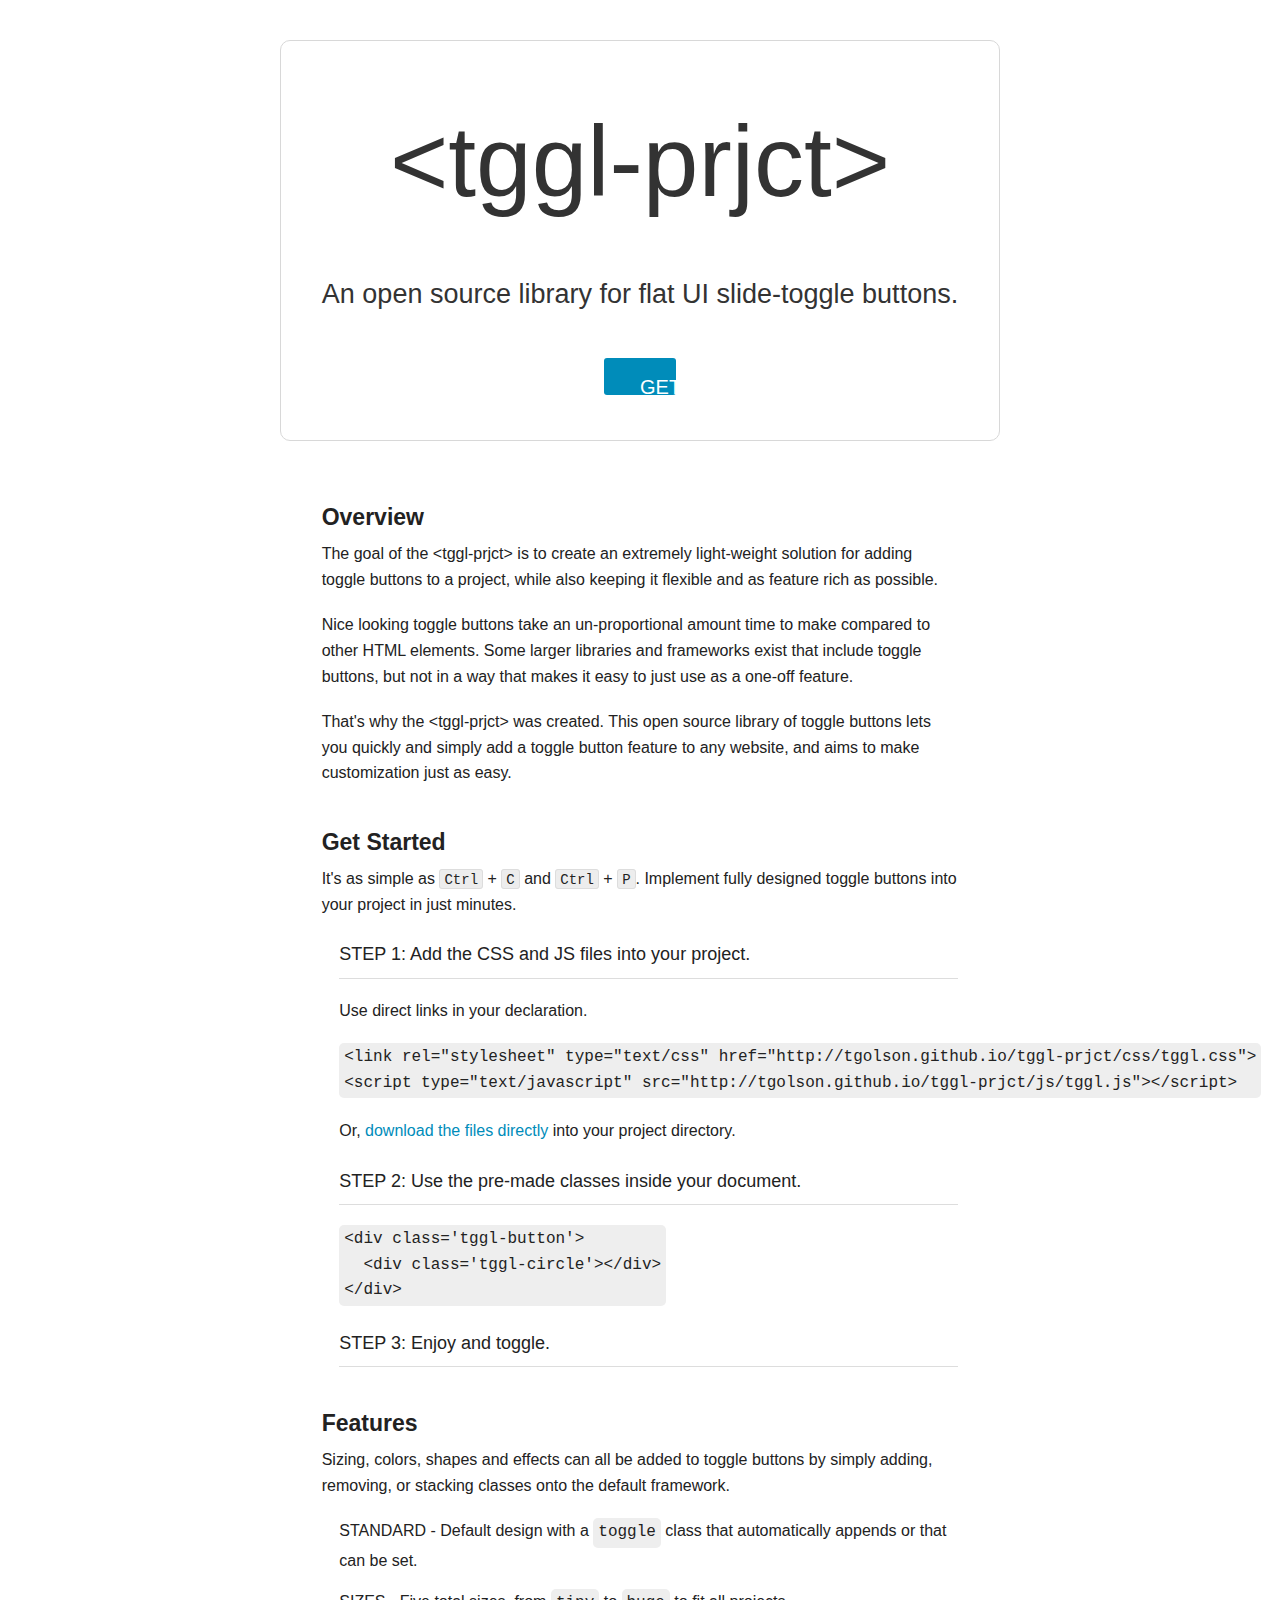
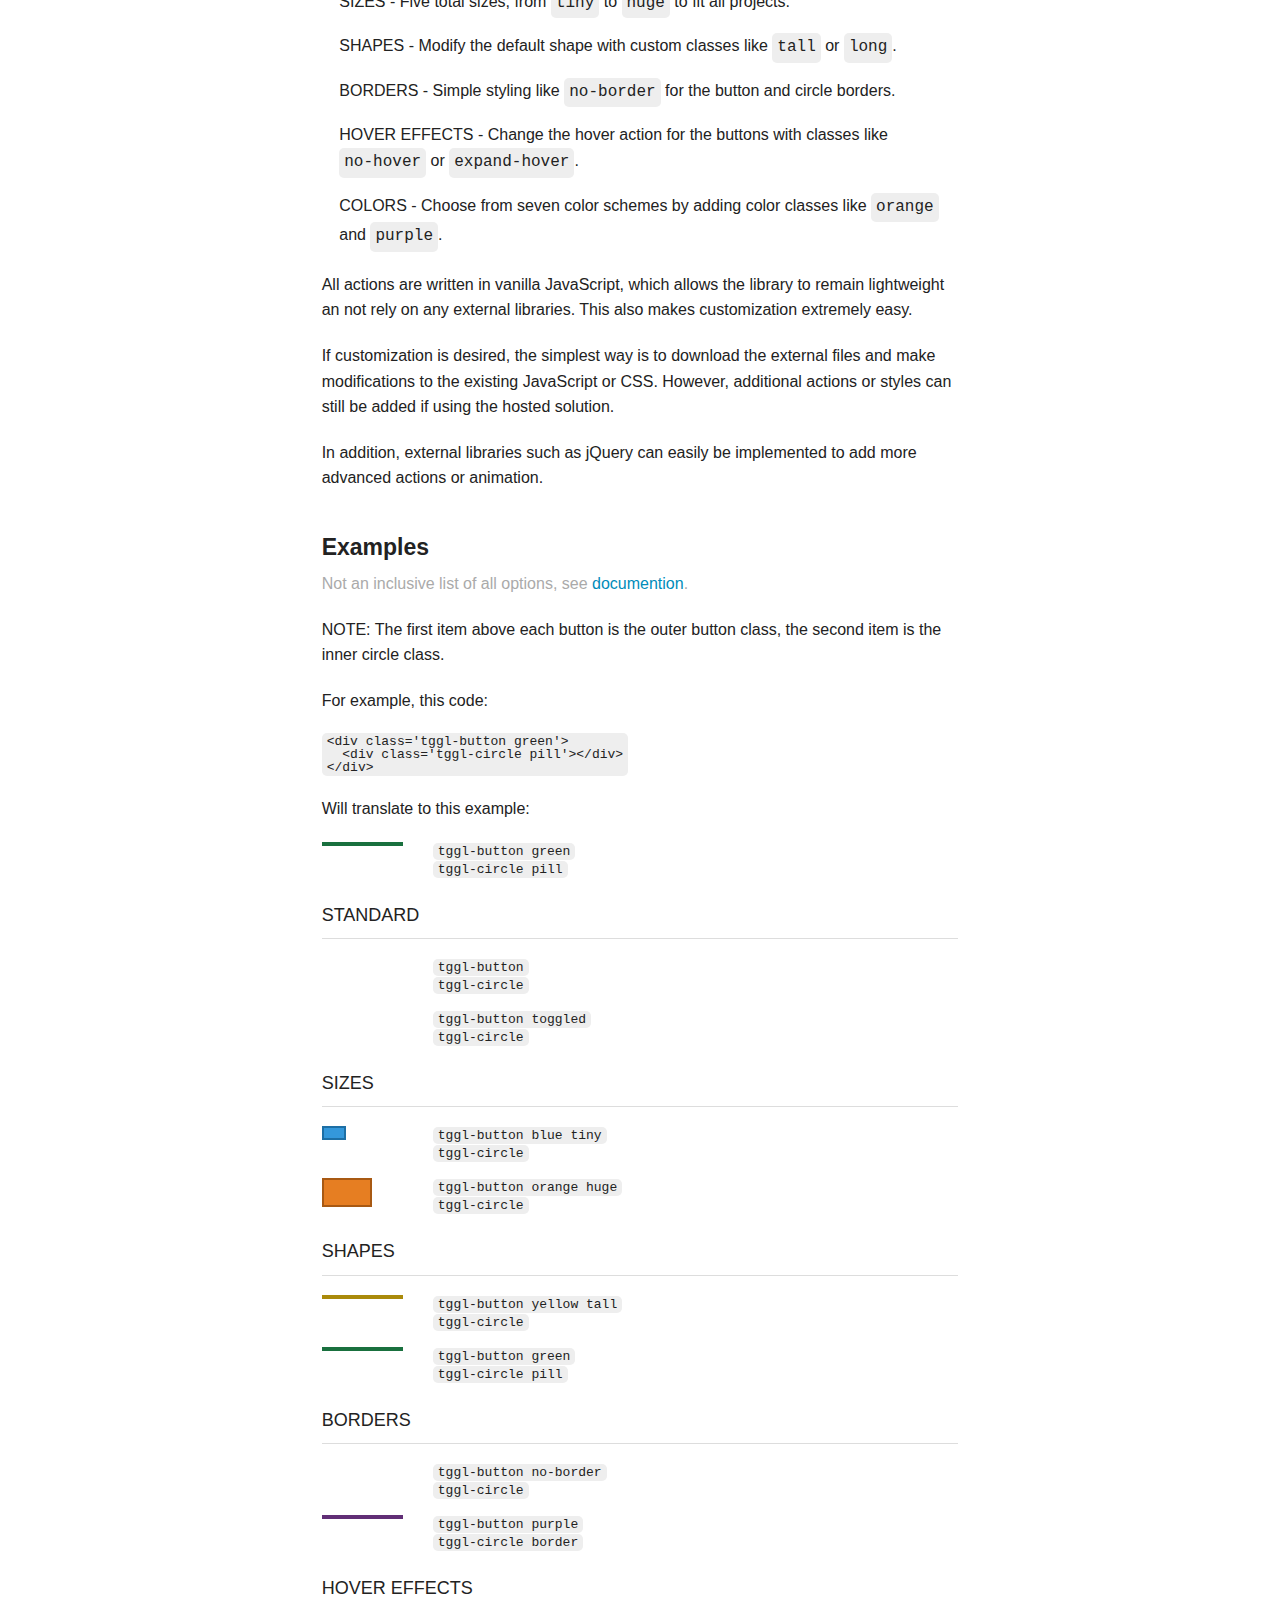
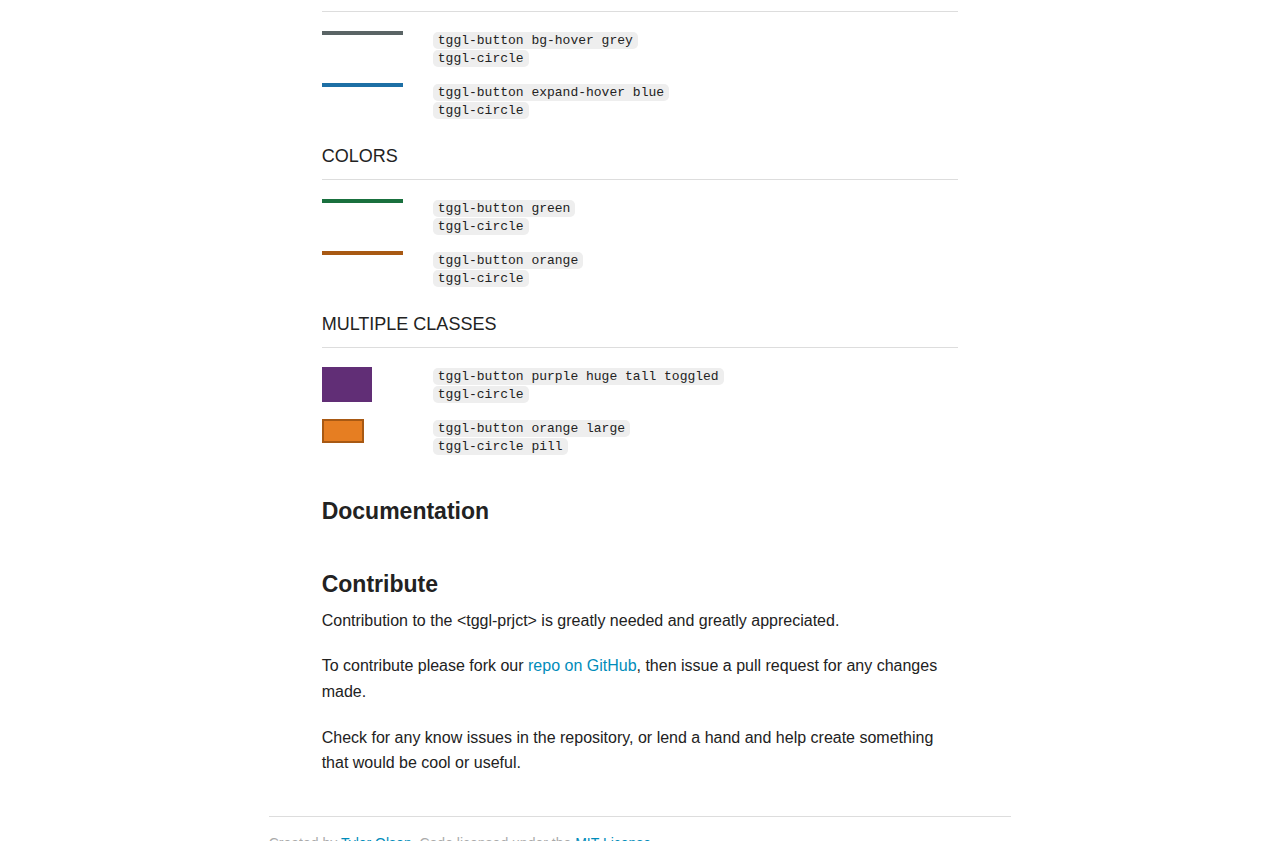
==== commit 52647680: "content" ====
--- a/index.html
+++ b/index.html
@@ -25,11 +25,12 @@
   <div class="row main-content">
     <div class="large-8 small-centered columns">
       <h4><strong>Overview</strong></h4>
+      <p>The goal of the <span class='tggl'>&lt;tggl-prjct&gt;</span> is to create an extremely light-weight solution for adding toggle buttons to a project, while also keeping it flexible and as feature rich as possible.</p>
+
       <p>Nice looking toggle buttons take an un-proportional amount time to make compared to other HTML elements. Some larger libraries and frameworks exist that include toggle buttons, but not in a way that makes it easy to just use as a one-off feature.</p>
 
-      <p>That's why the <strong>&lt;tggl-prjct&gt;</strong> was created. This open source library of toggle buttons lets you quickly and simply add a toggle button feature to any website, and aims to make customization just as easy.</p>
-
-      <p>The goal of the <span class='tggl'>&lt;tggl-prjct&gt;</span> is to create an extremely light-weight solution for adding toggle buttons to a project, while also keeping it flexible and as feature rich as possible.</p>
+      <p>That's why the <span class='tggl'>&lt;tggl-prjct&gt;</span> was created. This open source library of toggle buttons lets you quickly and simply add a toggle button feature to any website, and aims to make customization just as easy.</p>
+
 
       <h4><strong>Get Started</strong></h4>
       <p>It's as simple as <kbd>Ctrl</kbd> + <kbd>C</kbd> and <kbd>Ctrl</kbd> + <kbd>P</kbd>. Implement fully designed toggle buttons into your project in just minutes.</p>
@@ -70,7 +71,7 @@
 
       <p>All actions are written in vanilla JavaScript, which allows the library to remain lightweight an not rely on any external libraries. This also makes customization extremely easy.</p>
 
-      <p>If customization is desired, the simplest way is to download the external files and make modifications to the existing JavaScript or CSS. However, additional actions or styles should can still be added if using the hosted solution.</p>
+      <p>If customization is desired, the simplest way is to download the external files and make modifications to the existing JavaScript or CSS. However, additional actions or styles can still be added if using the hosted solution.</p>
 
       <p>In addition, external libraries such as jQuery can easily be implemented to add more advanced actions or animation.</p>
 
@@ -81,14 +82,14 @@
 
       <p>For example, this code:</p>
       <p>
-        <pre>&lt;div class='tggl-button tggl-green'&gt;<br>  &lt;div class='tggl-circle tggl-pill'&gt;&lt;/div&gt;<br>&lt;/div&gt;</pre>
+        <pre>&lt;div class='tggl-button green'&gt;<br>  &lt;div class='tggl-circle pill'&gt;&lt;/div&gt;<br>&lt;/div&gt;</pre>
       </p>
 
-        <p>Will translate to this example:</p>
-      <div class='row'>
-        <div class='large-2 columns'>
-          <div class='tggl-button tggl-green'>
-            <div class='tggl-circle tggl-pill'></div>
+      <p>Will translate to this example:</p>
+      <div class='row'>
+        <div class='large-2 columns'>
+          <div class='tggl-button green'>
+            <div class='tggl-circle pill'></div>
           </div>
         </div>
         <div class='large-10 columns'>
@@ -112,7 +113,7 @@
       <br>
       <div class='row'>
         <div class='large-2 columns'>
-          <div class='tggl-button tggl-toggled'>
+          <div class='tggl-button toggled'>
             <div class='tggl-circle'></div>
           </div>
         </div>
@@ -125,51 +126,176 @@
       <h5>SIZES</h5><hr>
       <div class='row'>
         <div class='large-2 columns'>
-          <div class='tggl-button tggl-blue tggl-tiny'>
-            <div class='tggl-circle'></div>
-          </div>
-        </div>
-
-        <div class='large-10 columns'>
-          <div class='info'></div>
-        </div>
-        </div>
-<br>
-        <div class='row'>
-          <div class='large-2 columns'>
-            <div class='tggl-button tggl-orange tggl-huge'>
-              <div class='tggl-circle'></div>
-            </div>
-          </div>
-
-          <div class='large-10 columns'>
-            <div class='info'></div>
-          </div>
-          </div>
-
-
-          <h4><strong>Documentation</strong></h4>
-
-          <h4><strong>Contribute</strong></h4>
-
-          <p>Contribution to the <strong>&lt;tggl-prjct&gt;</strong> is greatly needed and greatly appreciated.</p>
-          <p>To contribute please fork our <a href='https://github.com/TGOlson/tggl-prjct' target='_blank'>repo on GitHub</a>, then issue a pull request for any changes made.</p>
-          <p>Check for any know issues in the repository, or lend a hand and help create something that would be cool or useful.</p>
-
-        </div>
-
-        <div class='row'>
-          <div class="large-9 small-centered columns">
-            <footer>
-              <hr>
-              Created by <a href='http://tgolson.com' target='_blank'>Tyler Olson</a>. Code licensed under the <a href='http://opensource.org/licenses/MIT' target='_blank'>MIT License</a>.
-            </footer>
-          </div>
-        </div>
-      </div>
-
-      <script src="bower_components/jquery/jquery.js"></script>
-      <script src="bower_components/foundation/js/foundation.min.js"></script>
-      <script src="js/app.js"></script>
-    </body>
-    </html>
+          <div class='tggl-button blue tiny'>
+            <div class='tggl-circle'></div>
+          </div>
+        </div>
+
+        <div class='large-10 columns'>
+          <div class='info'></div>
+        </div>
+      </div>
+      <br>
+      <div class='row'>
+        <div class='large-2 columns'>
+          <div class='tggl-button orange huge'>
+            <div class='tggl-circle'></div>
+          </div>
+        </div>
+
+        <div class='large-10 columns'>
+          <div class='info'></div>
+        </div>
+      </div>
+
+      <h5>SHAPES</h5><hr>
+      <div class='row'>
+        <div class='large-2 columns'>
+          <div class='tggl-button yellow tall'>
+            <div class='tggl-circle'></div>
+          </div>
+        </div>
+
+        <div class='large-10 columns'>
+          <div class='info'></div>
+        </div>
+      </div>
+      <br>
+      <div class='row'>
+        <div class='large-2 columns'>
+          <div class='tggl-button green'>
+            <div class='tggl-circle pill'></div>
+          </div>
+        </div>
+
+        <div class='large-10 columns'>
+          <div class='info'></div>
+        </div>
+      </div>
+
+      <h5>BORDERS</h5><hr>
+      <div class='row'>
+        <div class='large-2 columns'>
+          <div class='tggl-button no-border'>
+            <div class='tggl-circle'></div>
+          </div>
+        </div>
+
+        <div class='large-10 columns'>
+          <div class='info'></div>
+        </div>
+      </div>
+      <br>
+      <div class='row'>
+        <div class='large-2 columns'>
+          <div class='tggl-button purple'>
+            <div class='tggl-circle border'></div>
+          </div>
+        </div>
+
+        <div class='large-10 columns'>
+          <div class='info'></div>
+        </div>
+      </div>
+
+      <h5>HOVER EFFECTS</h5><hr>
+      <div class='row'>
+        <div class='large-2 columns'>
+          <div class='tggl-button bg-hover grey'>
+            <div class='tggl-circle'></div>
+          </div>
+        </div>
+
+        <div class='large-10 columns'>
+          <div class='info'></div>
+        </div>
+      </div>
+      <br>
+      <div class='row'>
+        <div class='large-2 columns'>
+          <div class='tggl-button expand-hover blue'>
+            <div class='tggl-circle'></div>
+          </div>
+        </div>
+
+        <div class='large-10 columns'>
+          <div class='info'></div>
+        </div>
+      </div>
+
+      <h5>COLORS</h5><hr>
+      <div class='row'>
+        <div class='large-2 columns'>
+          <div class='tggl-button green'>
+            <div class='tggl-circle'></div>
+          </div>
+        </div>
+
+        <div class='large-10 columns'>
+          <div class='info'></div>
+        </div>
+      </div>
+      <br>
+      <div class='row'>
+        <div class='large-2 columns'>
+          <div class='tggl-button orange'>
+            <div class='tggl-circle'></div>
+          </div>
+        </div>
+
+        <div class='large-10 columns'>
+          <div class='info'></div>
+        </div>
+      </div>
+
+      <h5>MULTIPLE CLASSES</h5><hr>
+      <div class='row'>
+        <div class='large-2 columns'>
+          <div class='tggl-button purple huge tall toggled'>
+            <div class='tggl-circle'></div>
+          </div>
+        </div>
+
+        <div class='large-10 columns'>
+          <div class='info'></div>
+        </div>
+      </div>
+      <br>
+      <div class='row'>
+        <div class='large-2 columns'>
+          <div class='tggl-button orange large'>
+            <div class='tggl-circle pill'></div>
+          </div>
+        </div>
+
+        <div class='large-10 columns'>
+          <div class='info'></div>
+        </div>
+      </div>
+
+
+      <h4><strong>Documentation</strong></h4>
+
+      <h4><strong>Contribute</strong></h4>
+
+      <p>Contribution to the <span class='tggl'>&lt;tggl-prjct&gt;</span> is greatly needed and greatly appreciated.</p>
+      <p>To contribute please fork our <a href='https://github.com/TGOlson/tggl-prjct' target='_blank'>repo on GitHub</a>, then issue a pull request for any changes made.</p>
+      <p>Check for any know issues in the repository, or lend a hand and help create something that would be cool or useful.</p>
+
+    </div>
+
+    <div class='row'>
+      <div class="large-9 small-centered columns">
+        <footer>
+          <hr>
+          Created by <a href='http://tgolson.com' target='_blank'>Tyler Olson</a>. Code licensed under the <a href='http://opensource.org/licenses/MIT' target='_blank'>MIT License</a>.
+        </footer>
+      </div>
+    </div>
+  </div>
+
+  <script src="bower_components/jquery/jquery.js"></script>
+  <script src="bower_components/foundation/js/foundation.min.js"></script>
+  <script src="js/app.js"></script>
+</body>
+</html>
--- a/stylesheets/app.css
+++ b/stylesheets/app.css
@@ -7444,3 +7444,21 @@
   display: inline-block;
   padding: 2px 5px;
 }
+
+/* line 42, ../scss/app.scss */
+footer {
+  color: #aaa;
+  font-size: 14px;
+  margin-bottom: 20px;
+}
+
+/* line 48, ../scss/app.scss */
+.muted {
+  color: #aaa;
+}
+
+/* line 52, ../scss/app.scss */
+h5 {
+  margin-top: 25px;
+  margin-bottom: -10px;
+}
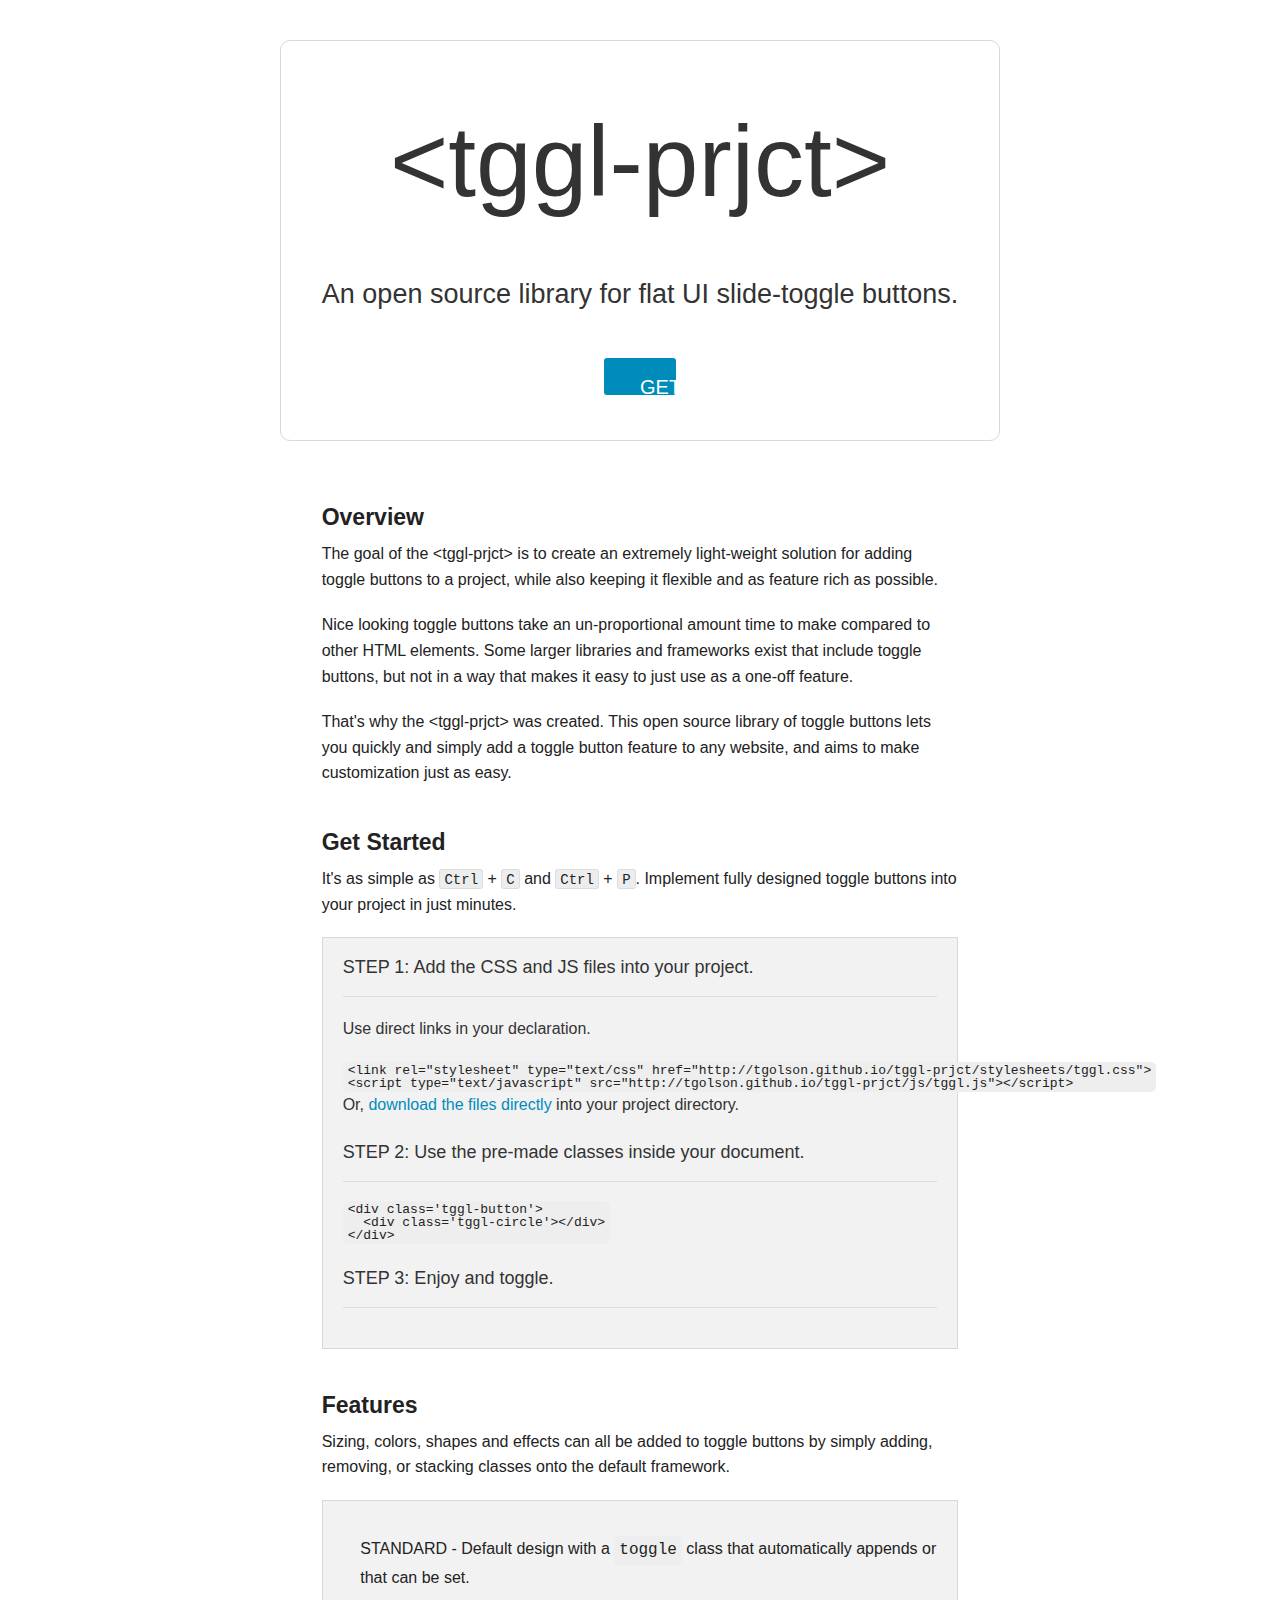
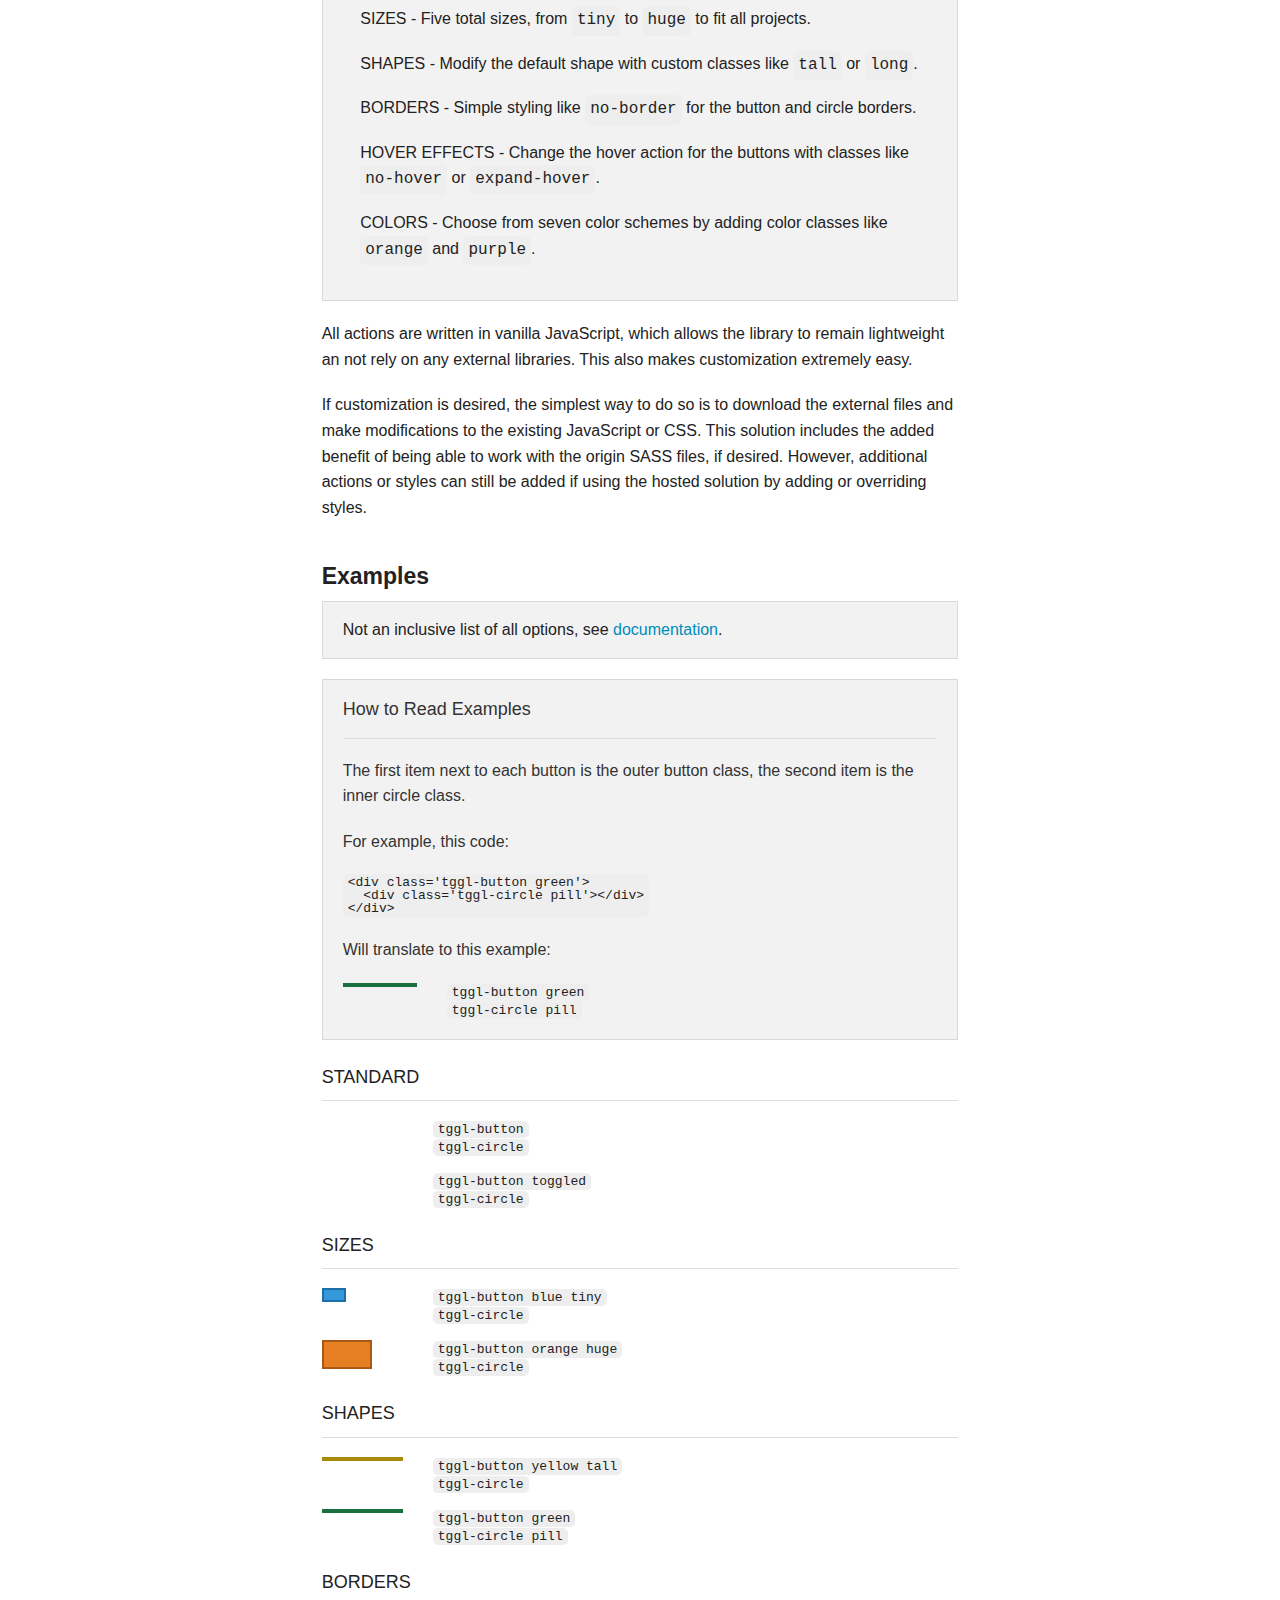
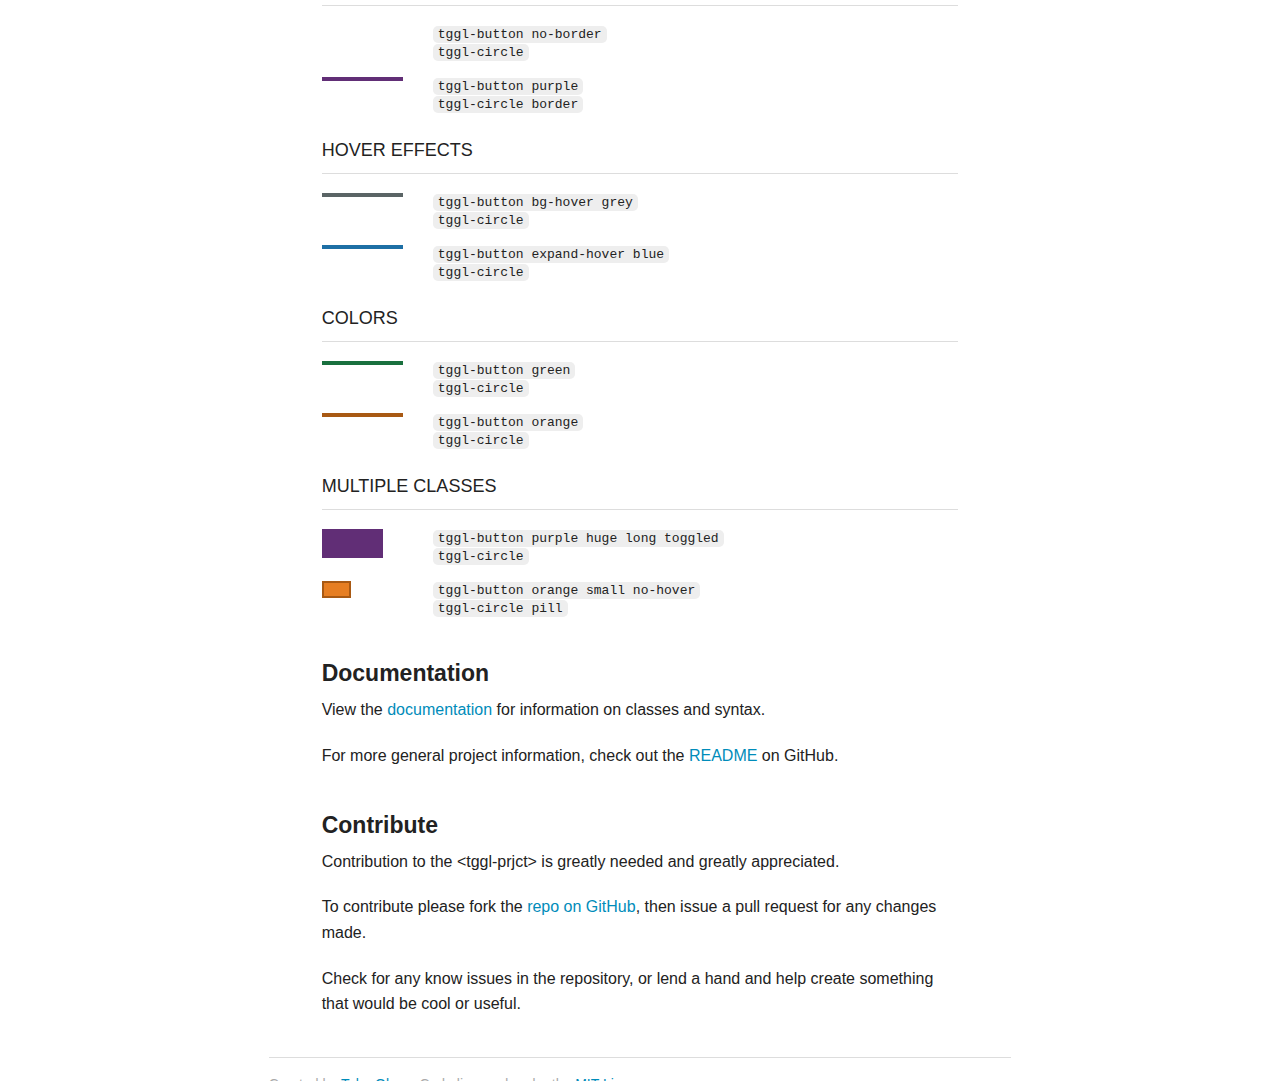
==== commit ba0a9ed5: "small style tweeks" ====
--- a/index.html
+++ b/index.html
@@ -3,7 +3,7 @@
 <head>
   <meta charset="utf-8" />
   <meta name="viewport" content="width=device-width, initial-scale=1.0" />
-  <title>Foundation</title>
+  <title>&lt;tggl-prjct&gt; | An open source library for flat UI slide-toggle buttons.</title>
   <link rel="stylesheet" href="stylesheets/app.css" />
   <link rel="stylesheet" href="stylesheets/tggl.css" />
   <script src="bower_components/modernizr/modernizr.js"></script>
@@ -17,7 +17,7 @@
       <div class="panel big-header">
         <h1>&lt;tggl-prjct&gt;</h1>
         <h3>An open source library for flat UI slide-toggle buttons.</h3>
-        <a href="#" class="large radius button">GET STARTED</a><br>
+        <a href="#get-started" class="large radius button" data-magellan-arrival="get-started">GET STARTED</a><br>
       </div>
     </div>
   </div>
@@ -32,141 +32,147 @@
       <p>That's why the <span class='tggl'>&lt;tggl-prjct&gt;</span> was created. This open source library of toggle buttons lets you quickly and simply add a toggle button feature to any website, and aims to make customization just as easy.</p>
 
 
-      <h4><strong>Get Started</strong></h4>
+      <a name="get-started"></a>
+      <h4 data-magellan-destination="get-started"><strong>Get Started</strong></h4>
       <p>It's as simple as <kbd>Ctrl</kbd> + <kbd>C</kbd> and <kbd>Ctrl</kbd> + <kbd>P</kbd>. Implement fully designed toggle buttons into your project in just minutes.</p>
-      <ul class='no-style-list'>
-        <li><h5>STEP 1: Add the CSS and JS files into your project.</h5><hr>
-          <p>Use direct links in your declaration.</p>
-          <p><pre>&lt;link rel="stylesheet" type="text/css" href="http://tgolson.github.io/tggl-prjct/css/tggl.css"&gt;<br>&lt;script type="text/javascript" src="http://tgolson.github.io/tggl-prjct/js/tggl.js"&gt;&lt;/script&gt;</pre>
-          </p>
-          <p>Or, <a href="https://github.com/TGOlson/tggl-prjct/archive/gh-pages.zip">download the files directly</a> into your project directory.</p>
-        </li>
-
-        <li><h5>STEP 2: Use the pre-made classes inside your document.</h5><hr>
-
-          <p><pre>&lt;div class='tggl-button'&gt;<br>  &lt;div class='tggl-circle'&gt;&lt;/div&gt;<br>&lt;/div&gt;</pre></p>
-        </li>
-
-        <li><h5>STEP 3: Enjoy and toggle.</h5><hr>
-          <p>
-            <div class='info' style='display:none;'></div>
-            <div class='tggl-button'>
-              <div class='tggl-circle'></div>
+
+      <div class='panel'>
+        <h5>STEP 1: Add the CSS and JS files into your project.</h5><hr>
+        <p>Use direct links in your declaration.</p>
+        <div class='code-container'>
+          <pre>&lt;link rel="stylesheet" type="text/css" href="http://tgolson.github.io/tggl-prjct/stylesheets/tggl.css"&gt;<br>&lt;script type="text/javascript" src="http://tgolson.github.io/tggl-prjct/js/tggl.js"&gt;&lt;/script&gt;</pre>
+        </div>
+        <p>Or, <a href="https://github.com/TGOlson/tggl-prjct/archive/gh-pages.zip">download the files directly</a> into your project directory.</p>
+
+        <h5>STEP 2: Use the pre-made classes inside your document.</h5><hr>
+
+        <div>
+          <pre class='light-bg'>&lt;div class='tggl-button'&gt;<br>  &lt;div class='tggl-circle'&gt;&lt;/div&gt;<br>&lt;/div&gt;</pre>
+        </div>
+
+        <h5>STEP 3: Enjoy and toggle.</h5><hr>
+        <p>
+          <div class='info' style='display:none;'></div>
+          <div class='tggl-button'>
+            <div class='tggl-circle'></div>
+          </div>
+        </p>
+      </div>
+
+      <h4><strong>Features</strong></h4>
+
+      <p>Sizing, colors, shapes and effects can all be added to toggle buttons by simply adding, removing, or stacking classes onto the default framework.</p>
+
+      <div class='panel no-bg'>
+        <ul class='no-style-list'>
+          <li>STANDARD - Default design with a <pre>toggle</pre> class that automatically appends or that can be set.</li>
+          <li>SIZES - Five total sizes, from <pre>tiny</pre> to <pre>huge</pre> to fit all projects.</li>
+          <li>SHAPES - Modify the default shape with custom classes like <pre>tall</pre> or <pre>long</pre>.</li>
+          <li>BORDERS - Simple styling like <pre>no-border</pre> for the button and circle borders.</li>
+          <li>HOVER EFFECTS - Change the hover action for the buttons with classes like <pre>no-hover</pre> or <pre>expand-hover</pre>.</li>
+          <li>COLORS - Choose from seven color schemes by adding color classes like <pre>orange</pre> and <pre>purple</pre>.</li>
+        </ul>
+      </div>
+
+      <p>All actions are written in vanilla JavaScript, which allows the library to remain lightweight an not rely on any external libraries. This also makes customization extremely easy.</p>
+
+      <p>If customization is desired, the simplest way to do so is to download the external files and make modifications to the existing JavaScript or CSS. This solution includes the added benefit of being able to work with the origin SASS files, if desired. However, additional actions or styles can still be added if using the hosted solution by adding or overriding styles.</p>
+
+      <h4><strong>Examples</strong></h4>
+      <div class='panel'>Not an inclusive list of all options, see <a href='#documentation' data-magellan-arrival="documentation">documentation</a>.
+      </div>
+
+      <div class='panel no-bg'>
+      <h5>How to Read Examples</h5><hr>
+      <p>The first item next to each button is the outer button class, the second item is the inner circle class.</p>
+        <p>For example, this code:</p>
+        <p>
+          <pre>&lt;div class='tggl-button green'&gt;<br>  &lt;div class='tggl-circle pill'&gt;&lt;/div&gt;<br>&lt;/div&gt;</pre>
+        </p>
+
+        <p>Will translate to this example:</p>
+        <div class='row'>
+          <div class='large-2 columns'>
+            <div class='tggl-button green'>
+              <div class='tggl-circle pill'></div>
             </div>
-          </p>
-        </li>
-      </ul>
-      <h4><strong>Features</strong></h4>
-
-      <p>Sizing, colors, shapes and effects can all be added to toggle buttons by simply adding, removing, or stacking classes onto the default framework.</p>
-
-      <ul class='no-style-list'>
-        <li>STANDARD - Default design with a <pre>toggle</pre> class that automatically appends or that can be set.</li>
-        <li>SIZES - Five total sizes, from <pre>tiny</pre> to <pre>huge</pre> to fit all projects.</li>
-        <li>SHAPES - Modify the default shape with custom classes like <pre>tall</pre> or <pre>long</pre>.</li>
-        <li>BORDERS - Simple styling like <pre>no-border</pre> for the button and circle borders.</li>
-        <li>HOVER EFFECTS - Change the hover action for the buttons with classes like <pre>no-hover</pre> or <pre>expand-hover</pre>.</li>
-        <li>COLORS - Choose from seven color schemes by adding color classes like <pre>orange</pre> and <pre>purple</pre>.</li>
-      </ul>
-
-      <p>All actions are written in vanilla JavaScript, which allows the library to remain lightweight an not rely on any external libraries. This also makes customization extremely easy.</p>
-
-      <p>If customization is desired, the simplest way is to download the external files and make modifications to the existing JavaScript or CSS. However, additional actions or styles can still be added if using the hosted solution.</p>
-
-      <p>In addition, external libraries such as jQuery can easily be implemented to add more advanced actions or animation.</p>
-
-      <h4><strong>Examples</strong></h4>
-      <p class='muted'>Not an inclusive list of all options, see <a href='#'>documention</a>.</p>
-
-      <p>NOTE: The first item above each button is the outer button class, the second item is the inner circle class.</p>
-
-      <p>For example, this code:</p>
-      <p>
-        <pre>&lt;div class='tggl-button green'&gt;<br>  &lt;div class='tggl-circle pill'&gt;&lt;/div&gt;<br>&lt;/div&gt;</pre>
-      </p>
-
-      <p>Will translate to this example:</p>
+          </div>
+          <div class='large-10 columns'>
+            <div class='info'></div>
+          </div>
+        </div>
+      </div>
+
+
+      <h5>STANDARD</h5><hr>
+      <div class='row'>
+        <div class='large-2 columns'>
+          <div class='tggl-button'>
+            <div class='tggl-circle'></div>
+          </div>
+        </div>
+
+        <div class='large-10 columns'>
+          <div class='info'></div>
+        </div>
+      </div>
+      <br>
+      <div class='row'>
+        <div class='large-2 columns'>
+          <div class='tggl-button toggled'>
+            <div class='tggl-circle'></div>
+          </div>
+        </div>
+
+        <div class='large-10 columns'>
+          <div class='info'></div>
+        </div>
+      </div>
+
+      <h5>SIZES</h5><hr>
+      <div class='row'>
+        <div class='large-2 columns'>
+          <div class='tggl-button blue tiny'>
+            <div class='tggl-circle'></div>
+          </div>
+        </div>
+
+        <div class='large-10 columns'>
+          <div class='info'></div>
+        </div>
+      </div>
+      <br>
+      <div class='row'>
+        <div class='large-2 columns'>
+          <div class='tggl-button orange huge'>
+            <div class='tggl-circle'></div>
+          </div>
+        </div>
+
+        <div class='large-10 columns'>
+          <div class='info'></div>
+        </div>
+      </div>
+
+      <h5>SHAPES</h5><hr>
+      <div class='row'>
+        <div class='large-2 columns'>
+          <div class='tggl-button yellow tall'>
+            <div class='tggl-circle'></div>
+          </div>
+        </div>
+
+        <div class='large-10 columns'>
+          <div class='info'></div>
+        </div>
+      </div>
+      <br>
       <div class='row'>
         <div class='large-2 columns'>
           <div class='tggl-button green'>
             <div class='tggl-circle pill'></div>
           </div>
         </div>
-        <div class='large-10 columns'>
-          <div class='info'></div>
-        </div>
-      </div>
-
-
-      <h5>STANDARD</h5><hr>
-      <div class='row'>
-        <div class='large-2 columns'>
-          <div class='tggl-button'>
-            <div class='tggl-circle'></div>
-          </div>
-        </div>
-
-        <div class='large-10 columns'>
-          <div class='info'></div>
-        </div>
-      </div>
-      <br>
-      <div class='row'>
-        <div class='large-2 columns'>
-          <div class='tggl-button toggled'>
-            <div class='tggl-circle'></div>
-          </div>
-        </div>
-
-        <div class='large-10 columns'>
-          <div class='info'></div>
-        </div>
-      </div>
-
-      <h5>SIZES</h5><hr>
-      <div class='row'>
-        <div class='large-2 columns'>
-          <div class='tggl-button blue tiny'>
-            <div class='tggl-circle'></div>
-          </div>
-        </div>
-
-        <div class='large-10 columns'>
-          <div class='info'></div>
-        </div>
-      </div>
-      <br>
-      <div class='row'>
-        <div class='large-2 columns'>
-          <div class='tggl-button orange huge'>
-            <div class='tggl-circle'></div>
-          </div>
-        </div>
-
-        <div class='large-10 columns'>
-          <div class='info'></div>
-        </div>
-      </div>
-
-      <h5>SHAPES</h5><hr>
-      <div class='row'>
-        <div class='large-2 columns'>
-          <div class='tggl-button yellow tall'>
-            <div class='tggl-circle'></div>
-          </div>
-        </div>
-
-        <div class='large-10 columns'>
-          <div class='info'></div>
-        </div>
-      </div>
-      <br>
-      <div class='row'>
-        <div class='large-2 columns'>
-          <div class='tggl-button green'>
-            <div class='tggl-circle pill'></div>
-          </div>
-        </div>
 
         <div class='large-10 columns'>
           <div class='info'></div>
@@ -251,19 +257,19 @@
       <h5>MULTIPLE CLASSES</h5><hr>
       <div class='row'>
         <div class='large-2 columns'>
-          <div class='tggl-button purple huge tall toggled'>
-            <div class='tggl-circle'></div>
-          </div>
-        </div>
-
-        <div class='large-10 columns'>
-          <div class='info'></div>
-        </div>
-      </div>
-      <br>
-      <div class='row'>
-        <div class='large-2 columns'>
-          <div class='tggl-button orange large'>
+          <div class='tggl-button purple huge long toggled'>
+            <div class='tggl-circle'></div>
+          </div>
+        </div>
+
+        <div class='large-10 columns'>
+          <div class='info'></div>
+        </div>
+      </div>
+      <br>
+      <div class='row'>
+        <div class='large-2 columns'>
+          <div class='tggl-button orange small no-hover'>
             <div class='tggl-circle pill'></div>
           </div>
         </div>
@@ -273,13 +279,19 @@
         </div>
       </div>
 
-
-      <h4><strong>Documentation</strong></h4>
+      <a name="documentation"></a>
+      <h4 data-magellan-destination="documentation"><strong>Documentation</strong></h4>
+
+      <p>View the <a href='#'>documentation</a> for information on classes and syntax.</p>
+
+      <p>For more general project information, check out the <a href='https://github.com/TGOlson/tggl-prjct/blob/gh-pages/README.md'>README</a> on GitHub.</p>
 
       <h4><strong>Contribute</strong></h4>
 
       <p>Contribution to the <span class='tggl'>&lt;tggl-prjct&gt;</span> is greatly needed and greatly appreciated.</p>
-      <p>To contribute please fork our <a href='https://github.com/TGOlson/tggl-prjct' target='_blank'>repo on GitHub</a>, then issue a pull request for any changes made.</p>
+
+      <p>To contribute please fork the <a href='https://github.com/TGOlson/tggl-prjct' target='_blank'>repo on GitHub</a>, then issue a pull request for any changes made.</p>
+
       <p>Check for any know issues in the repository, or lend a hand and help create something that would be cool or useful.</p>
 
     </div>
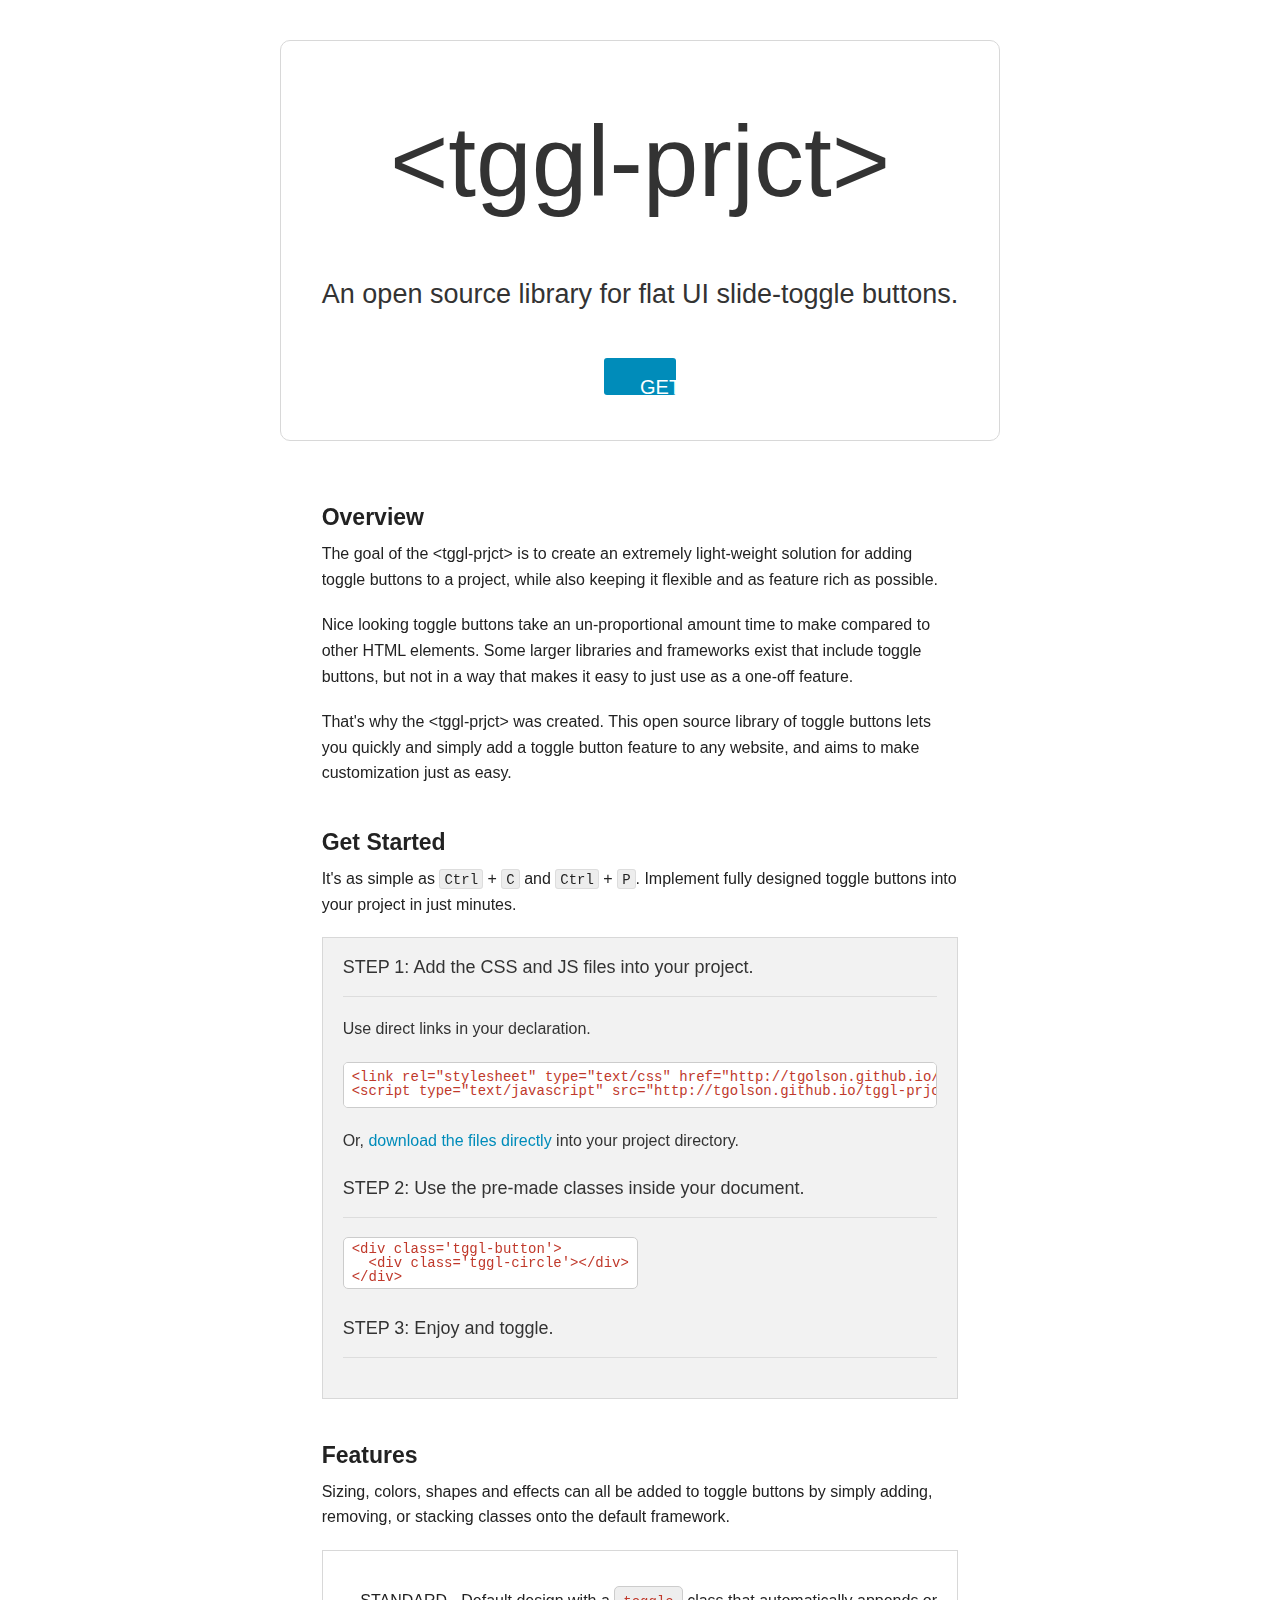
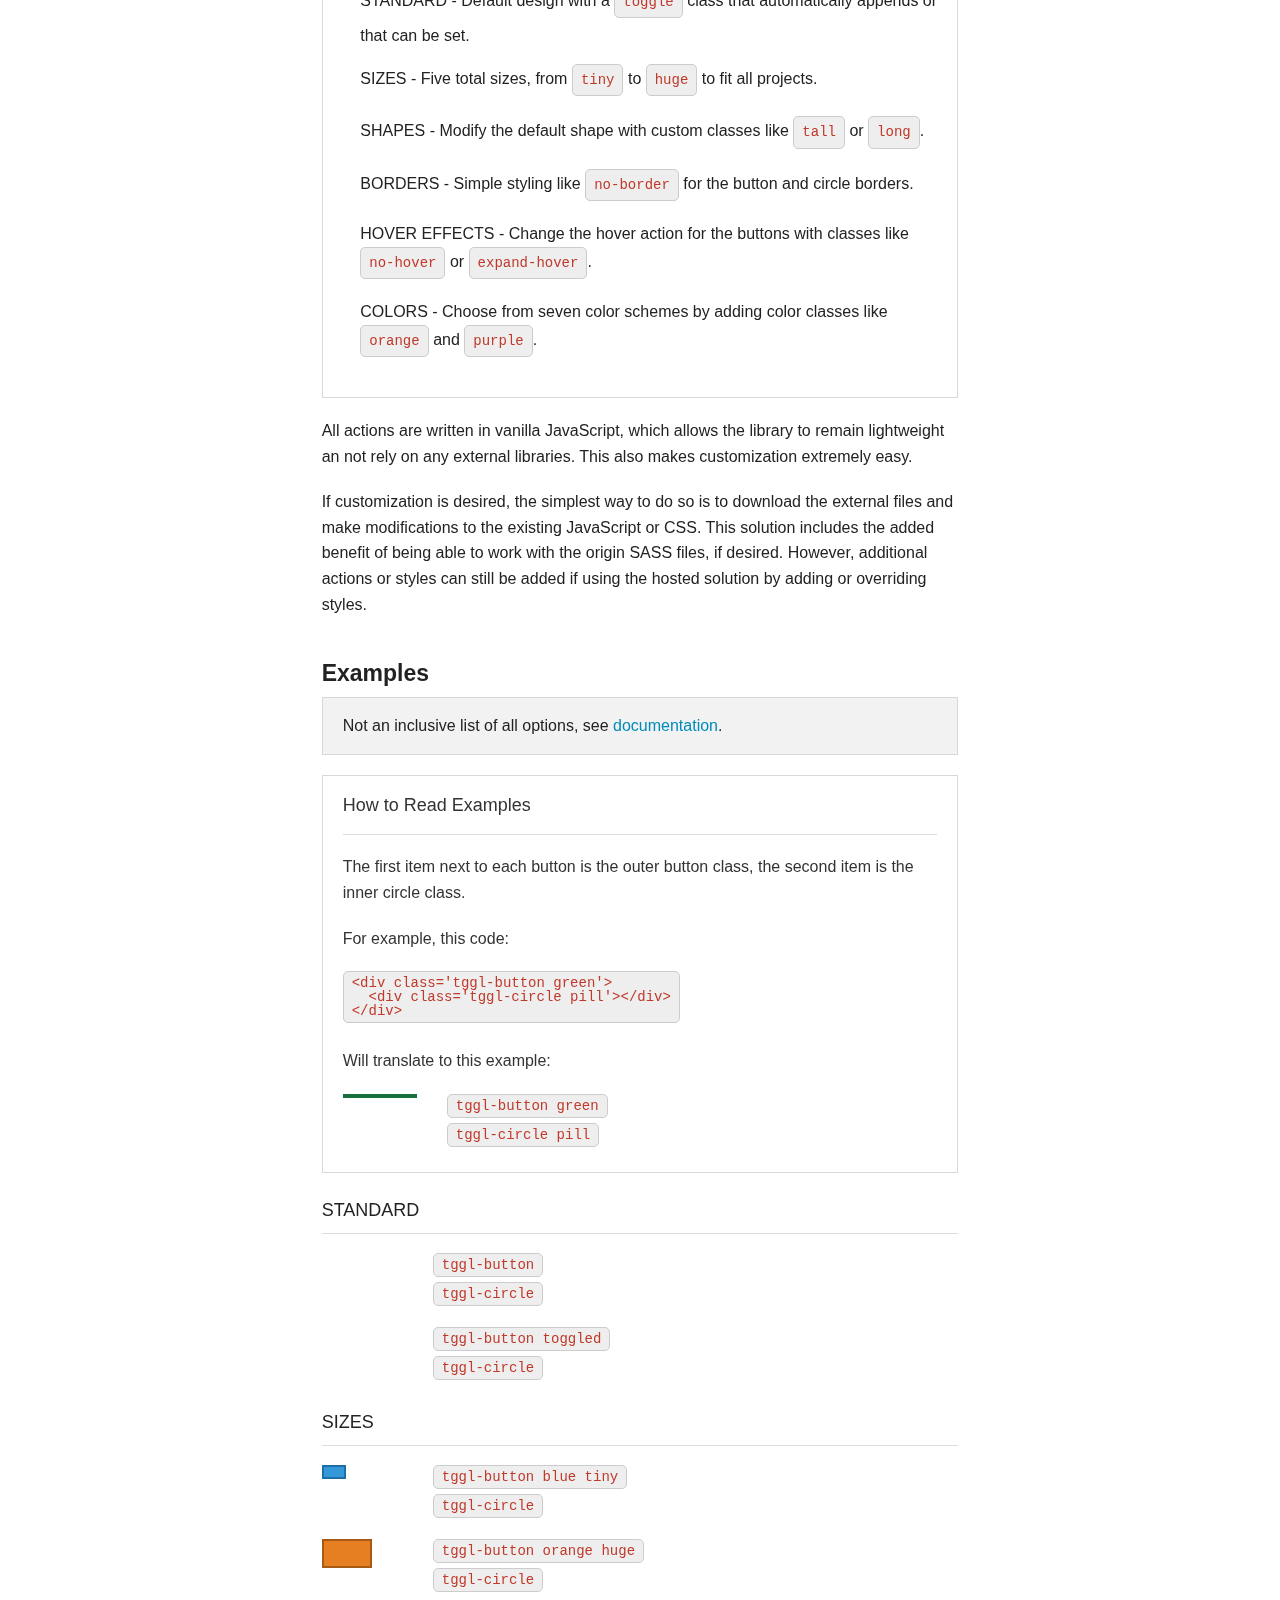
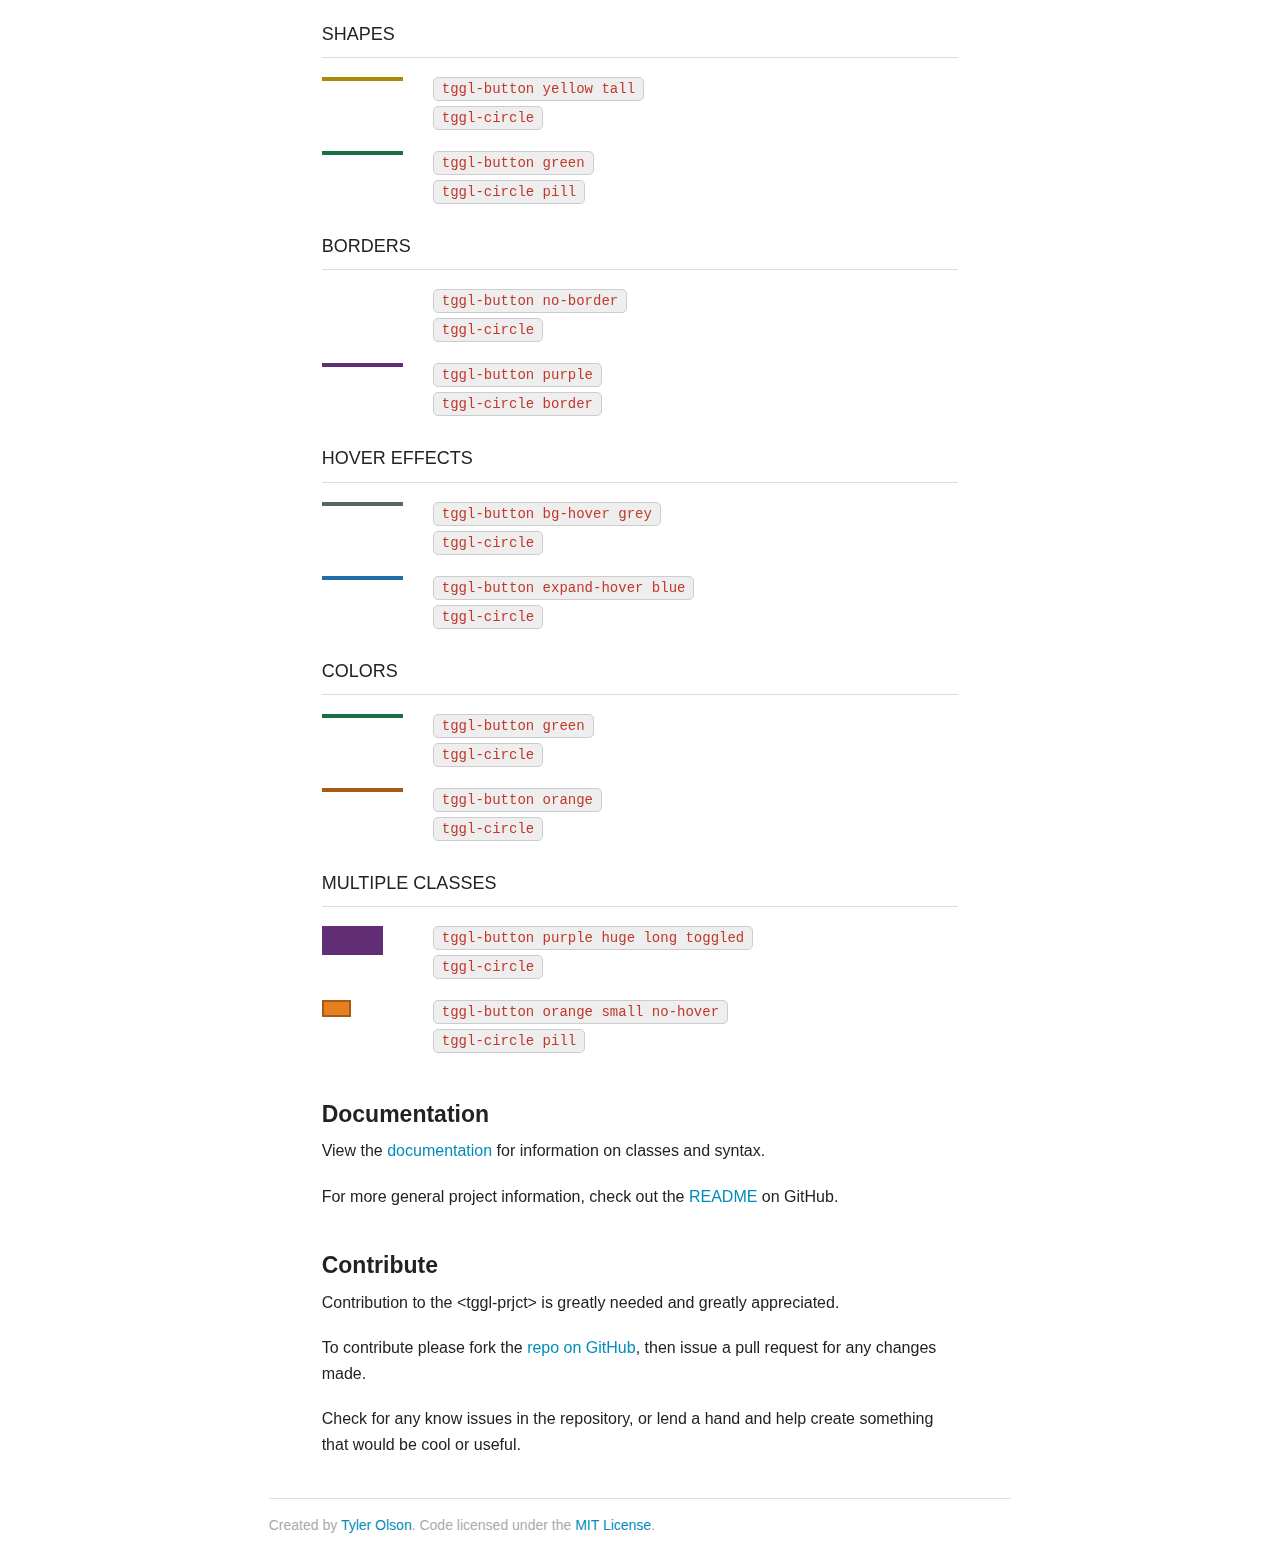
==== commit 7f4df03f: "docs" ====
--- a/index.html
+++ b/index.html
@@ -282,7 +282,7 @@
       <a name="documentation"></a>
       <h4 data-magellan-destination="documentation"><strong>Documentation</strong></h4>
 
-      <p>View the <a href='#'>documentation</a> for information on classes and syntax.</p>
+      <p>View the <a href='https://github.com/TGOlson/tggl-prjct/blob/gh-pages/documentation/README.md'>documentation</a> for information on classes and syntax.</p>
 
       <p>For more general project information, check out the <a href='https://github.com/TGOlson/tggl-prjct/blob/gh-pages/README.md'>README</a> on GitHub.</p>
 
--- a/stylesheets/app.css
+++ b/stylesheets/app.css
@@ -7438,27 +7438,57 @@
 }
 
 /* line 35, ../scss/app.scss */
+.code-container {
+  overflow-x: auto;
+  background-color: #fff;
+  margin-bottom: 20px;
+  padding-top: 3px;
+  border: 1px solid #ccc;
+  border-radius: 5px;
+}
+
+/* line 44, ../scss/app.scss */
+.code-container pre {
+  border: none;
+  background-color: #fff;
+}
+
+/* line 49, ../scss/app.scss */
 pre {
+  font-size: 14px;
   background-color: #eee;
+  border: 1px solid #ccc;
   border-radius: 5px;
+  color: #c0392b;
   display: inline-block;
-  padding: 2px 5px;
-}
-
-/* line 42, ../scss/app.scss */
+  padding: 4px 8px;
+  margin-bottom: 5px;
+}
+
+/* line 60, ../scss/app.scss */
+pre.light-bg {
+  background-color: #fff;
+}
+
+/* line 64, ../scss/app.scss */
 footer {
   color: #aaa;
   font-size: 14px;
   margin-bottom: 20px;
 }
 
-/* line 48, ../scss/app.scss */
+/* line 70, ../scss/app.scss */
 .muted {
   color: #aaa;
 }
 
-/* line 52, ../scss/app.scss */
+/* line 74, ../scss/app.scss */
 h5 {
   margin-top: 25px;
   margin-bottom: -10px;
 }
+
+/* line 82, ../scss/app.scss */
+.panel.no-bg {
+  background-color: #fff;
+}
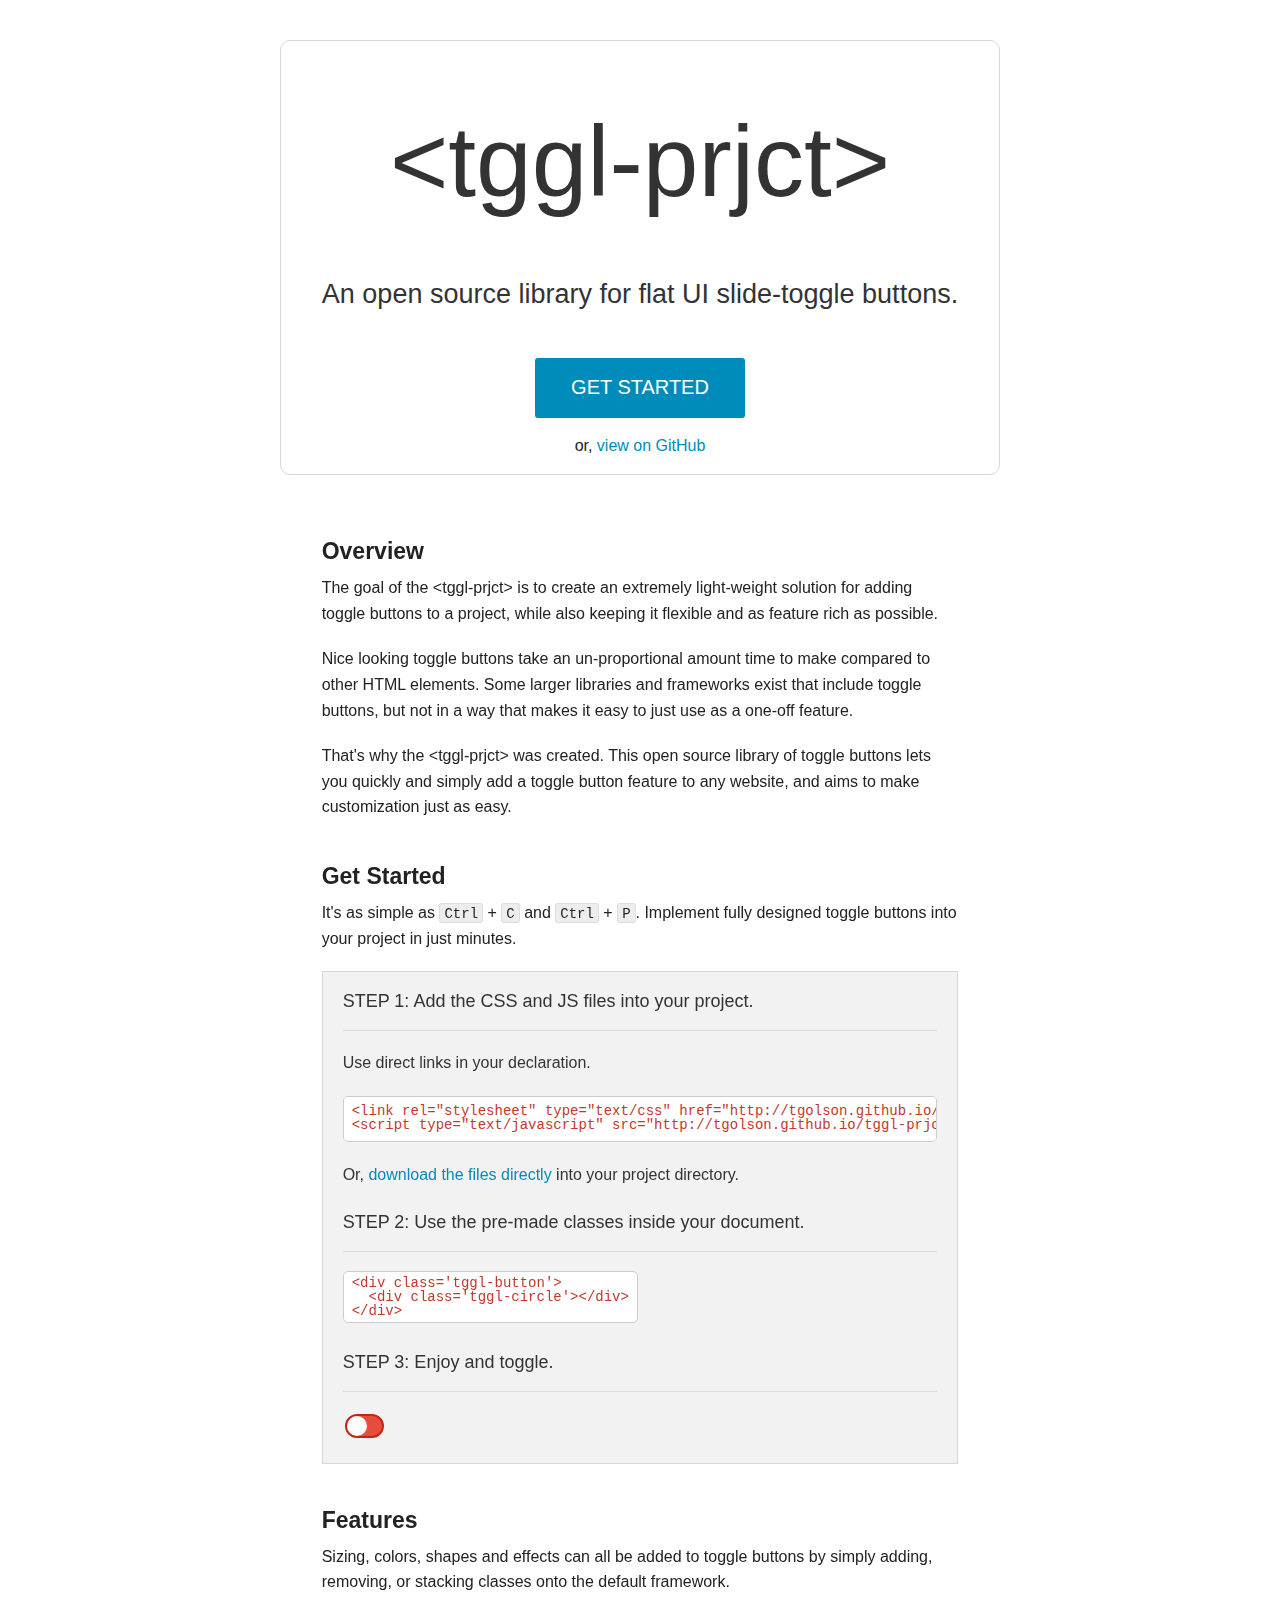
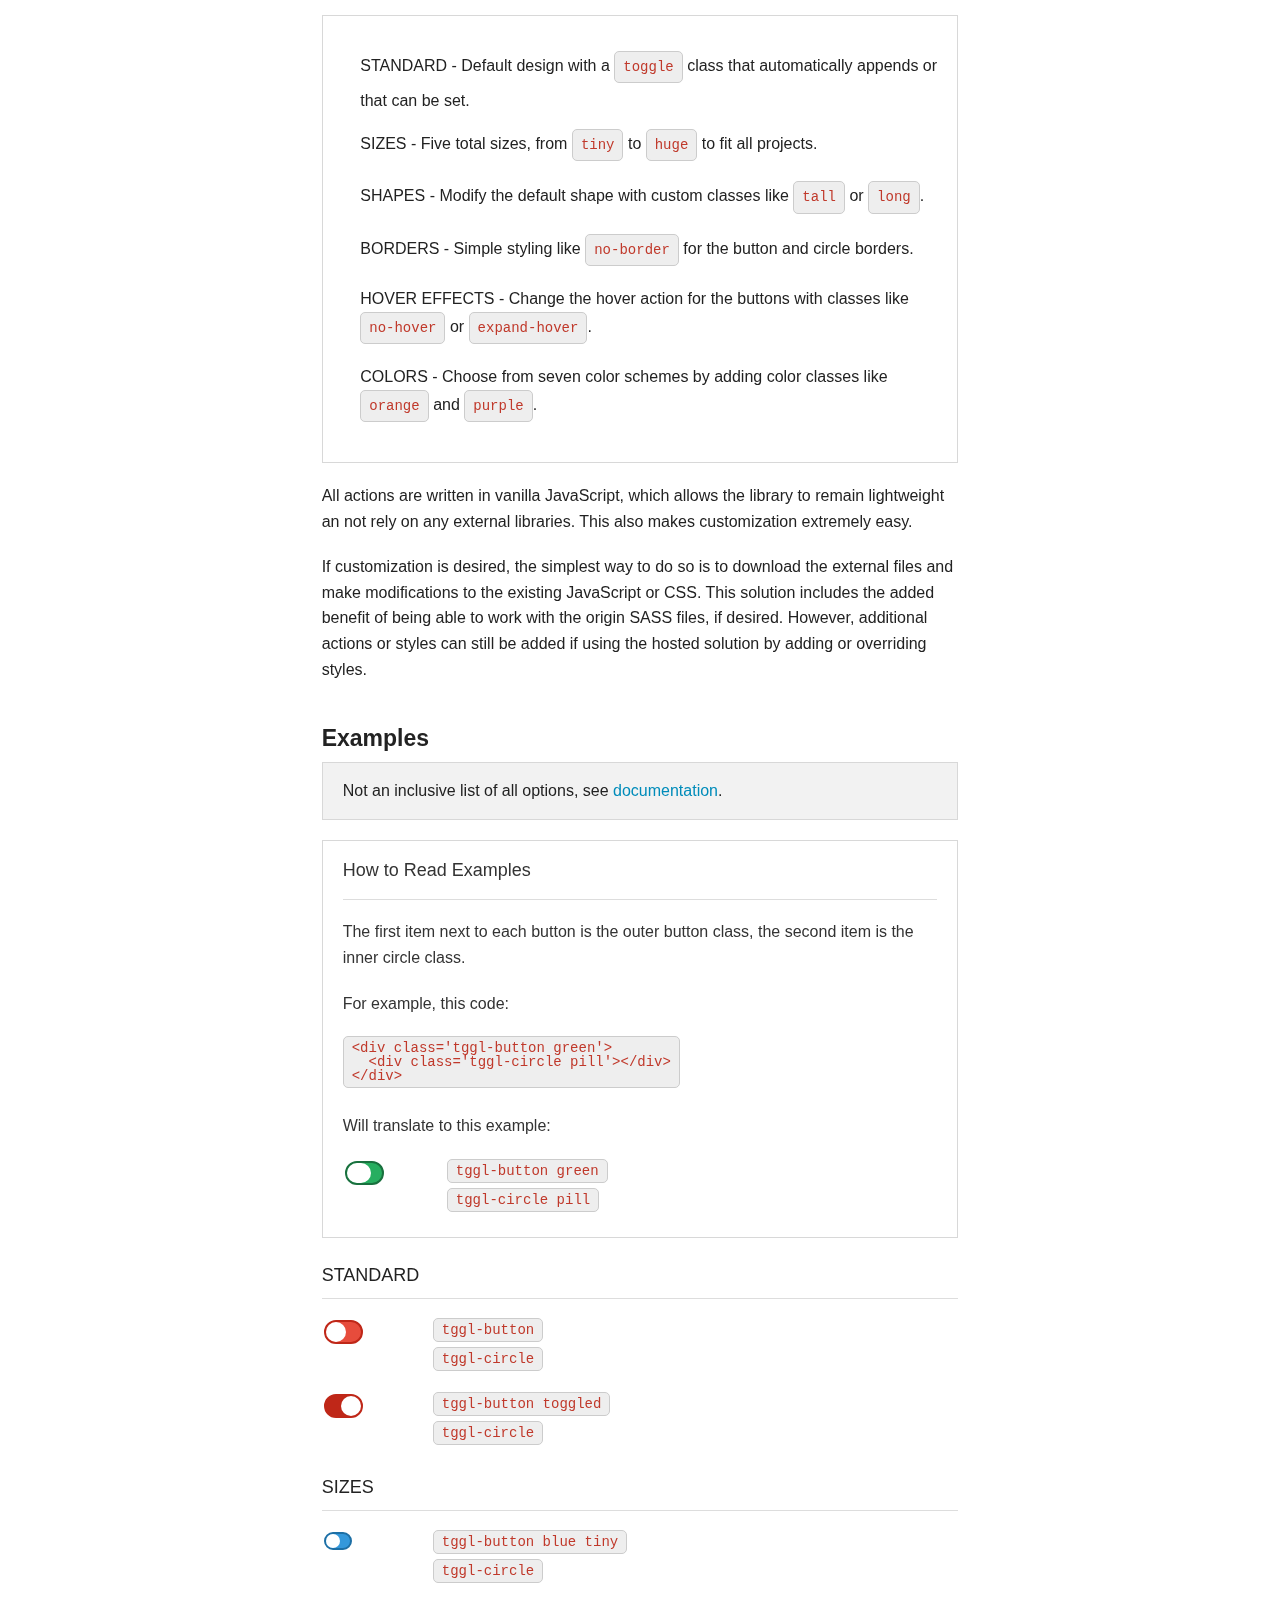
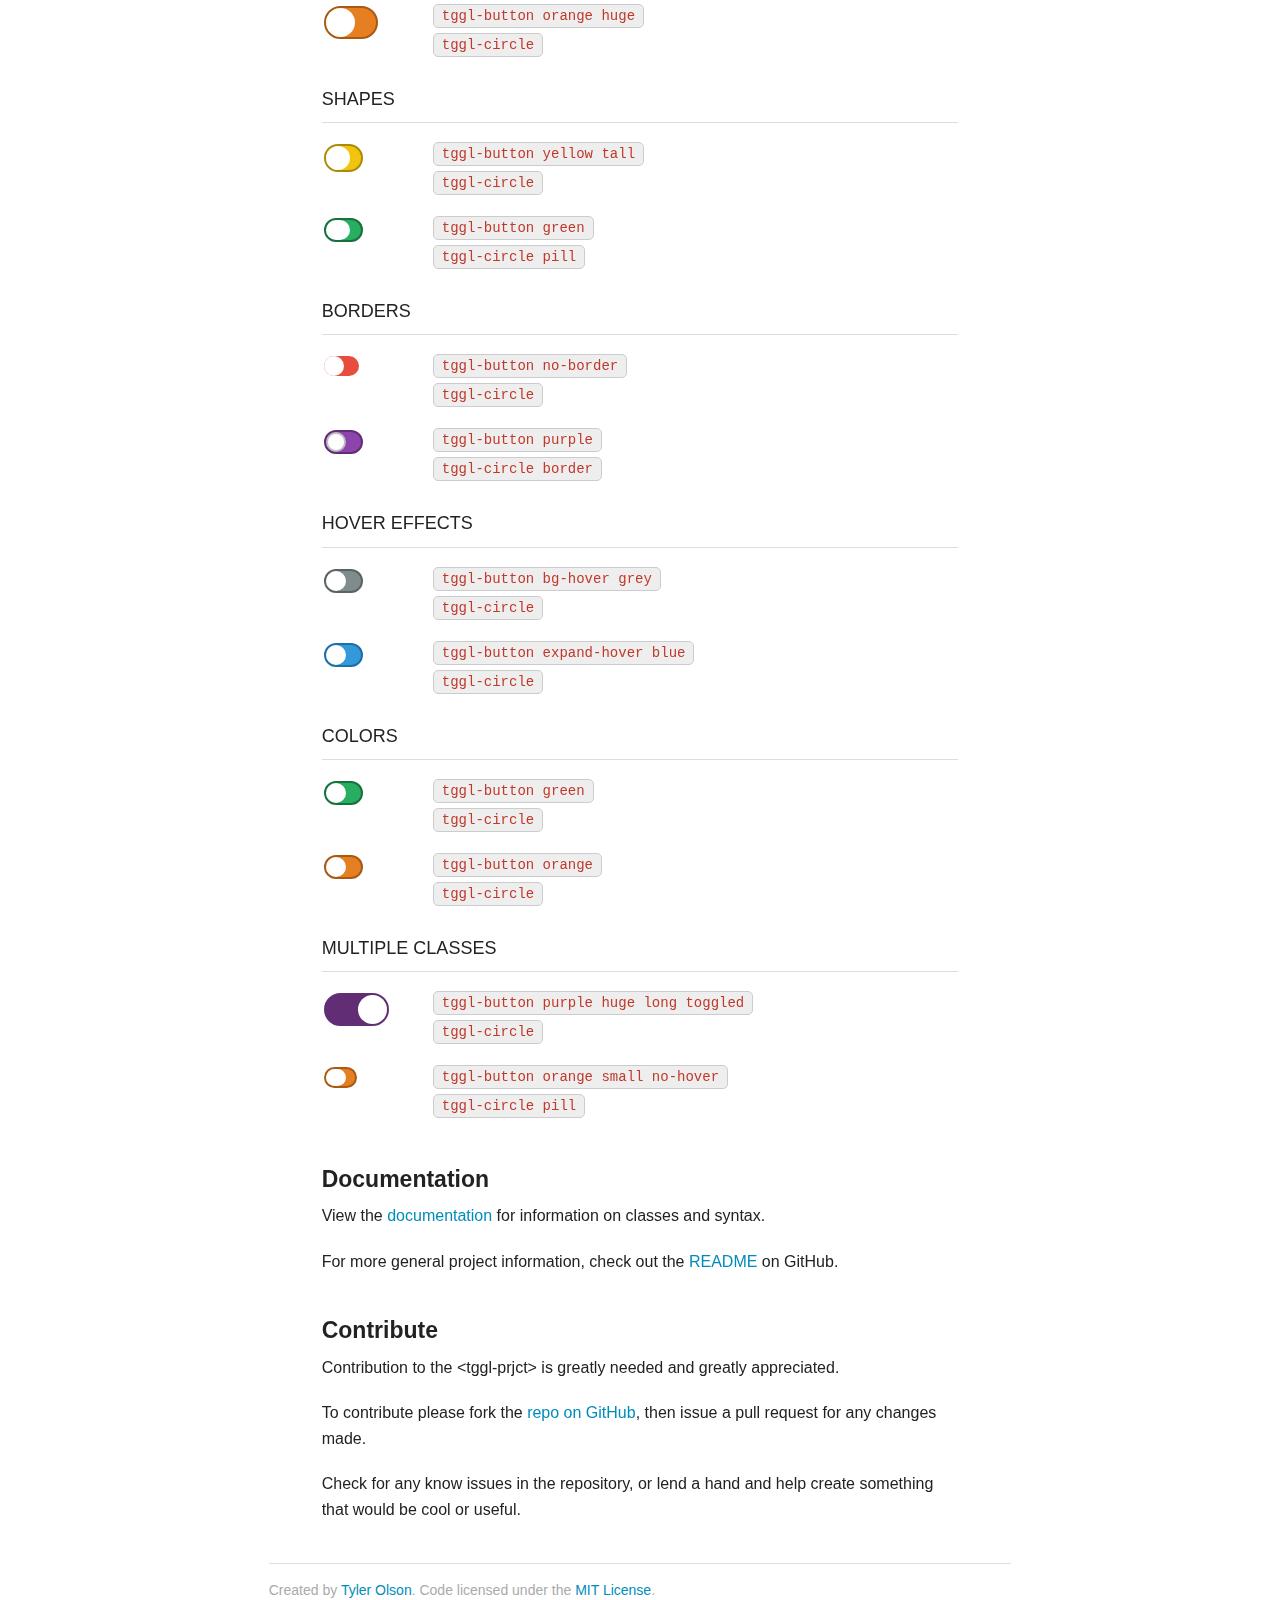
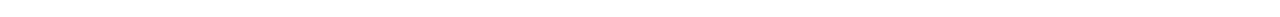
==== commit e2de45f6: "add link for github" ====
--- a/index.html
+++ b/index.html
@@ -18,6 +18,8 @@
         <h1>&lt;tggl-prjct&gt;</h1>
         <h3>An open source library for flat UI slide-toggle buttons.</h3>
         <a href="#get-started" class="large radius button" data-magellan-arrival="get-started">GET STARTED</a><br>
+
+        or, <a href="https://github.com/TGOlson/tggl-prjct">view on GitHub</a>
       </div>
     </div>
   </div>
--- a/stylesheets/tggl.css
+++ b/stylesheets/tggl.css
@@ -1,5 +1,5 @@
-/* line 77, ../scss/tggl.sass */
-.toggle-button {
+/* line 75, ../scss/tggl.sass */
+.tggl-button {
   background-color: #e74c3c;
   border: 2px solid #bf2718;
   width: 35px;
@@ -7,735 +7,736 @@
   display: inline-block;
   margin: 2px;
   border-radius: 99px;
-  webkit-box-sizing: content-box;
   box-sizing: content-box;
-}
-/* line 68, ../scss/tggl.sass */
-.toggle-button.toggled {
+  -webkit-box-sizing: content-box;
+  -moz-box-sizing: content-box;
+}
+/* line 66, ../scss/tggl.sass */
+.tggl-button.toggled {
   background-color: #bf2718;
 }
-/* line 71, ../scss/tggl.sass */
-.toggle-button.no-bg-toggle {
+/* line 69, ../scss/tggl.sass */
+.tggl-button.no-bg-toggle {
   background-color: #e74c3c;
 }
-/* line 74, ../scss/tggl.sass */
-.toggle-button.bg-hover:hover {
+/* line 72, ../scss/tggl.sass */
+.tggl-button.bg-hover:hover {
   background-color: #ea6153;
 }
-/* line 23, ../scss/tggl.sass */
-.toggle-button .toggle-circle.pill {
-  width: 24px;
-  height: 20px;
-}
-/* line 59, ../scss/tggl.sass */
-.toggle-button .toggle-circle.pill.border {
+/* line 21, ../scss/tggl.sass */
+.tggl-button .tggl-circle.pill {
+  width: 24px;
+  height: 20px;
+}
+/* line 57, ../scss/tggl.sass */
+.tggl-button .tggl-circle.pill.border {
+  width: 24px;
+  height: 20px;
+  border: 2px solid #bfbfbf;
+}
+/* line 24, ../scss/tggl.sass */
+.tggl-button.expand-hover:hover .tggl-circle {
+  width: 24px;
+  height: 20px;
+}
+/* line 57, ../scss/tggl.sass */
+.tggl-button.expand-hover:hover .tggl-circle.border {
+  width: 24px;
+  height: 20px;
+  border: 2px solid #bfbfbf;
+}
+/* line 27, ../scss/tggl.sass */
+.tggl-button.tall {
+  width: 35px;
+  height: 24px;
+}
+/* line 31, ../scss/tggl.sass */
+.tggl-button.tall .tggl-circle {
+  width: 24px;
+  height: 24px;
+}
+/* line 57, ../scss/tggl.sass */
+.tggl-button.tall .tggl-circle.border {
+  width: 24px;
+  height: 24px;
+  border: 2px solid #bfbfbf;
+}
+/* line 34, ../scss/tggl.sass */
+.tggl-button.tall .tggl-circle.pill {
+  width: 29px;
+  height: 24px;
+}
+/* line 57, ../scss/tggl.sass */
+.tggl-button.tall .tggl-circle.pill.border {
+  width: 29px;
+  height: 24px;
+  border: 2px solid #bfbfbf;
+}
+/* line 37, ../scss/tggl.sass */
+.tggl-button.tall.expand-hover:hover .tggl-circle {
+  width: 29px;
+  height: 24px;
+}
+/* line 57, ../scss/tggl.sass */
+.tggl-button.tall.expand-hover:hover .tggl-circle.border {
+  width: 29px;
+  height: 24px;
+  border: 2px solid #bfbfbf;
+}
+/* line 40, ../scss/tggl.sass */
+.tggl-button.long {
+  width: 42px;
+  height: 20px;
+}
+/* line 44, ../scss/tggl.sass */
+.tggl-button.long .tggl-circle {
   width: 20px;
-  height: 16px;
-  border: 2px solid #bfbfbf;
-}
-/* line 26, ../scss/tggl.sass */
-.toggle-button.expand-hover:hover .toggle-circle {
-  width: 24px;
-  height: 20px;
-}
-/* line 59, ../scss/tggl.sass */
-.toggle-button.expand-hover:hover .toggle-circle.border {
+  height: 20px;
+}
+/* line 57, ../scss/tggl.sass */
+.tggl-button.long .tggl-circle.border {
   width: 20px;
-  height: 16px;
-  border: 2px solid #bfbfbf;
-}
-/* line 29, ../scss/tggl.sass */
-.toggle-button.tall {
-  width: 35px;
-  height: 24px;
-}
-/* line 33, ../scss/tggl.sass */
-.toggle-button.tall .toggle-circle {
-  width: 24px;
-  height: 24px;
-}
-/* line 59, ../scss/tggl.sass */
-.toggle-button.tall .toggle-circle.border {
-  width: 20px;
-  height: 20px;
-  border: 2px solid #bfbfbf;
-}
-/* line 36, ../scss/tggl.sass */
-.toggle-button.tall .toggle-circle.pill {
-  width: 29px;
-  height: 24px;
-}
-/* line 59, ../scss/tggl.sass */
-.toggle-button.tall .toggle-circle.pill.border {
-  width: 25px;
-  height: 20px;
-  border: 2px solid #bfbfbf;
-}
-/* line 39, ../scss/tggl.sass */
-.toggle-button.tall.expand-hover:hover .toggle-circle {
-  width: 29px;
-  height: 24px;
-}
-/* line 59, ../scss/tggl.sass */
-.toggle-button.tall.expand-hover:hover .toggle-circle.border {
-  width: 25px;
-  height: 20px;
-  border: 2px solid #bfbfbf;
-}
-/* line 42, ../scss/tggl.sass */
-.toggle-button.long {
-  width: 42px;
-  height: 20px;
-}
-/* line 46, ../scss/tggl.sass */
-.toggle-button.long .toggle-circle {
-  width: 20px;
-  height: 20px;
-}
-/* line 59, ../scss/tggl.sass */
-.toggle-button.long .toggle-circle.border {
-  width: 16px;
-  height: 16px;
-  border: 2px solid #bfbfbf;
-}
-/* line 49, ../scss/tggl.sass */
-.toggle-button.long .toggle-circle.pill {
-  width: 29px;
-  height: 20px;
-}
-/* line 59, ../scss/tggl.sass */
-.toggle-button.long .toggle-circle.pill.border {
-  width: 25px;
-  height: 16px;
-  border: 2px solid #bfbfbf;
-}
-/* line 52, ../scss/tggl.sass */
-.toggle-button.long.expand-hover:hover .toggle-circle {
-  width: 29px;
-  height: 20px;
-}
-/* line 59, ../scss/tggl.sass */
-.toggle-button.long.expand-hover:hover .toggle-circle.border {
-  width: 25px;
-  height: 16px;
-  border: 2px solid #bfbfbf;
-}
-/* line 86, ../scss/tggl.sass */
-.toggle-button .toggle-circle {
+  height: 20px;
+  border: 2px solid #bfbfbf;
+}
+/* line 47, ../scss/tggl.sass */
+.tggl-button.long .tggl-circle.pill {
+  width: 29px;
+  height: 20px;
+}
+/* line 57, ../scss/tggl.sass */
+.tggl-button.long .tggl-circle.pill.border {
+  width: 29px;
+  height: 20px;
+  border: 2px solid #bfbfbf;
+}
+/* line 50, ../scss/tggl.sass */
+.tggl-button.long.expand-hover:hover .tggl-circle {
+  width: 29px;
+  height: 20px;
+}
+/* line 57, ../scss/tggl.sass */
+.tggl-button.long.expand-hover:hover .tggl-circle.border {
+  width: 29px;
+  height: 20px;
+  border: 2px solid #bfbfbf;
+}
+/* line 85, ../scss/tggl.sass */
+.tggl-button .tggl-circle {
   background-color: white;
   width: 20px;
   height: 20px;
   float: left;
   border-radius: 99px;
 }
-/* line 59, ../scss/tggl.sass */
-.toggle-button .toggle-circle.border {
-  width: 16px;
-  height: 16px;
-  border: 2px solid #bfbfbf;
-}
-/* line 92, ../scss/tggl.sass */
-.toggle-button:hover .toggle-circle {
+/* line 57, ../scss/tggl.sass */
+.tggl-button .tggl-circle.border {
+  width: 20px;
+  height: 20px;
+  border: 2px solid #bfbfbf;
+}
+/* line 91, ../scss/tggl.sass */
+.tggl-button:hover .tggl-circle {
   background-color: rgba(255, 255, 255, 0.8);
 }
 
-/* line 96, ../scss/tggl.sass */
-.toggled .toggle-circle {
+/* line 95, ../scss/tggl.sass */
+.tggl-button.toggled .tggl-circle {
   float: right;
 }
 
-/* line 99, ../scss/tggl.sass */
-.red {
+/* line 98, ../scss/tggl.sass */
+.tggl-button.red {
   background-color: #e74c3c;
   border: 2px solid #bf2718;
 }
-/* line 68, ../scss/tggl.sass */
-.red.toggled {
+/* line 66, ../scss/tggl.sass */
+.tggl-button.red.toggled {
   background-color: #bf2718;
 }
-/* line 71, ../scss/tggl.sass */
-.red.no-bg-toggle {
+/* line 69, ../scss/tggl.sass */
+.tggl-button.red.no-bg-toggle {
   background-color: #e74c3c;
 }
-/* line 74, ../scss/tggl.sass */
-.red.bg-hover:hover {
+/* line 72, ../scss/tggl.sass */
+.tggl-button.red.bg-hover:hover {
   background-color: #ea6153;
 }
 
-/* line 102, ../scss/tggl.sass */
-.blue {
+/* line 101, ../scss/tggl.sass */
+.tggl-button.blue {
   background-color: #3498db;
   border: 2px solid #1d6fa5;
 }
-/* line 68, ../scss/tggl.sass */
-.blue.toggled {
+/* line 66, ../scss/tggl.sass */
+.tggl-button.blue.toggled {
   background-color: #1d6fa5;
 }
-/* line 71, ../scss/tggl.sass */
-.blue.no-bg-toggle {
+/* line 69, ../scss/tggl.sass */
+.tggl-button.blue.no-bg-toggle {
   background-color: #3498db;
 }
-/* line 74, ../scss/tggl.sass */
-.blue.bg-hover:hover {
+/* line 72, ../scss/tggl.sass */
+.tggl-button.blue.bg-hover:hover {
   background-color: #4aa3df;
 }
 
-/* line 105, ../scss/tggl.sass */
-.green {
+/* line 104, ../scss/tggl.sass */
+.tggl-button.green {
   background-color: #27ae60;
   border: 2px solid #19703e;
 }
-/* line 68, ../scss/tggl.sass */
-.green.toggled {
+/* line 66, ../scss/tggl.sass */
+.tggl-button.green.toggled {
   background-color: #19703e;
 }
-/* line 71, ../scss/tggl.sass */
-.green.no-bg-toggle {
+/* line 69, ../scss/tggl.sass */
+.tggl-button.green.no-bg-toggle {
   background-color: #27ae60;
 }
-/* line 74, ../scss/tggl.sass */
-.green.bg-hover:hover {
+/* line 72, ../scss/tggl.sass */
+.tggl-button.green.bg-hover:hover {
   background-color: #2cc36b;
 }
 
-/* line 108, ../scss/tggl.sass */
-.grey {
+/* line 107, ../scss/tggl.sass */
+.tggl-button.grey {
   background-color: #7f8c8d;
   border: 2px solid #5a6465;
 }
-/* line 68, ../scss/tggl.sass */
-.grey.toggled {
+/* line 66, ../scss/tggl.sass */
+.tggl-button.grey.toggled {
   background-color: #5a6465;
 }
-/* line 71, ../scss/tggl.sass */
-.grey.no-bg-toggle {
+/* line 69, ../scss/tggl.sass */
+.tggl-button.grey.no-bg-toggle {
   background-color: #7f8c8d;
 }
-/* line 74, ../scss/tggl.sass */
-.grey.bg-hover:hover {
+/* line 72, ../scss/tggl.sass */
+.tggl-button.grey.bg-hover:hover {
   background-color: #8c9899;
 }
 
-/* line 111, ../scss/tggl.sass */
-.orange {
+/* line 110, ../scss/tggl.sass */
+.tggl-button.orange {
   background-color: #e67e22;
   border: 2px solid #a85913;
 }
-/* line 68, ../scss/tggl.sass */
-.orange.toggled {
+/* line 66, ../scss/tggl.sass */
+.tggl-button.orange.toggled {
   background-color: #a85913;
 }
-/* line 71, ../scss/tggl.sass */
-.orange.no-bg-toggle {
+/* line 69, ../scss/tggl.sass */
+.tggl-button.orange.no-bg-toggle {
   background-color: #e67e22;
 }
-/* line 74, ../scss/tggl.sass */
-.orange.bg-hover:hover {
+/* line 72, ../scss/tggl.sass */
+.tggl-button.orange.bg-hover:hover {
   background-color: #e98b39;
 }
 
-/* line 114, ../scss/tggl.sass */
-.purple {
+/* line 113, ../scss/tggl.sass */
+.tggl-button.purple {
   background-color: #8e44ad;
   border: 2px solid #612e76;
 }
-/* line 68, ../scss/tggl.sass */
-.purple.toggled {
+/* line 66, ../scss/tggl.sass */
+.tggl-button.purple.toggled {
   background-color: #612e76;
 }
-/* line 71, ../scss/tggl.sass */
-.purple.no-bg-toggle {
+/* line 69, ../scss/tggl.sass */
+.tggl-button.purple.no-bg-toggle {
   background-color: #8e44ad;
 }
-/* line 74, ../scss/tggl.sass */
-.purple.bg-hover:hover {
+/* line 72, ../scss/tggl.sass */
+.tggl-button.purple.bg-hover:hover {
   background-color: #9b50ba;
 }
 
-/* line 117, ../scss/tggl.sass */
-.yellow {
+/* line 116, ../scss/tggl.sass */
+.tggl-button.yellow {
   background-color: #f1c40f;
   border: 2px solid #aa8a0a;
 }
-/* line 68, ../scss/tggl.sass */
-.yellow.toggled {
+/* line 66, ../scss/tggl.sass */
+.tggl-button.yellow.toggled {
   background-color: #aa8a0a;
 }
-/* line 71, ../scss/tggl.sass */
-.yellow.no-bg-toggle {
+/* line 69, ../scss/tggl.sass */
+.tggl-button.yellow.no-bg-toggle {
   background-color: #f1c40f;
 }
-/* line 74, ../scss/tggl.sass */
-.yellow.bg-hover:hover {
+/* line 72, ../scss/tggl.sass */
+.tggl-button.yellow.bg-hover:hover {
   background-color: #f2ca27;
 }
 
-/* line 120, ../scss/tggl.sass */
-.no-border {
+/* line 119, ../scss/tggl.sass */
+.tggl-button.no-border {
   border: 0 none;
 }
 
-/* line 123, ../scss/tggl.sass */
-.no-hover:hover .toggle-circle {
+/* line 122, ../scss/tggl.sass */
+.tggl-button.no-hover:hover .tggl-circle {
   background-color: white;
 }
 
-/* line 126, ../scss/tggl.sass */
-.tiny {
+/* line 125, ../scss/tggl.sass */
+.tggl-button.tiny {
   width: 24.5px;
   height: 14px;
 }
-/* line 23, ../scss/tggl.sass */
-.tiny .toggle-circle.pill {
+/* line 21, ../scss/tggl.sass */
+.tggl-button.tiny .tggl-circle.pill {
   width: 16.8px;
   height: 14px;
 }
-/* line 59, ../scss/tggl.sass */
-.tiny .toggle-circle.pill.border {
-  width: 12.8px;
-  height: 10px;
-  border: 2px solid #bfbfbf;
-}
-/* line 26, ../scss/tggl.sass */
-.tiny.expand-hover:hover .toggle-circle {
+/* line 57, ../scss/tggl.sass */
+.tggl-button.tiny .tggl-circle.pill.border {
   width: 16.8px;
   height: 14px;
-}
-/* line 59, ../scss/tggl.sass */
-.tiny.expand-hover:hover .toggle-circle.border {
-  width: 12.8px;
-  height: 10px;
-  border: 2px solid #bfbfbf;
-}
-/* line 29, ../scss/tggl.sass */
-.tiny.tall {
+  border: 2px solid #bfbfbf;
+}
+/* line 24, ../scss/tggl.sass */
+.tggl-button.tiny.expand-hover:hover .tggl-circle {
+  width: 16.8px;
+  height: 14px;
+}
+/* line 57, ../scss/tggl.sass */
+.tggl-button.tiny.expand-hover:hover .tggl-circle.border {
+  width: 16.8px;
+  height: 14px;
+  border: 2px solid #bfbfbf;
+}
+/* line 27, ../scss/tggl.sass */
+.tggl-button.tiny.tall {
   width: 24.5px;
   height: 16.8px;
 }
-/* line 33, ../scss/tggl.sass */
-.tiny.tall .toggle-circle {
+/* line 31, ../scss/tggl.sass */
+.tggl-button.tiny.tall .tggl-circle {
   width: 16.8px;
   height: 16.8px;
 }
-/* line 59, ../scss/tggl.sass */
-.tiny.tall .toggle-circle.border {
-  width: 12.8px;
-  height: 12.8px;
-  border: 2px solid #bfbfbf;
-}
-/* line 36, ../scss/tggl.sass */
-.tiny.tall .toggle-circle.pill {
+/* line 57, ../scss/tggl.sass */
+.tggl-button.tiny.tall .tggl-circle.border {
+  width: 16.8px;
+  height: 16.8px;
+  border: 2px solid #bfbfbf;
+}
+/* line 34, ../scss/tggl.sass */
+.tggl-button.tiny.tall .tggl-circle.pill {
   width: 20.3px;
   height: 16.8px;
 }
-/* line 59, ../scss/tggl.sass */
-.tiny.tall .toggle-circle.pill.border {
-  width: 16.3px;
-  height: 12.8px;
-  border: 2px solid #bfbfbf;
-}
-/* line 39, ../scss/tggl.sass */
-.tiny.tall.expand-hover:hover .toggle-circle {
+/* line 57, ../scss/tggl.sass */
+.tggl-button.tiny.tall .tggl-circle.pill.border {
   width: 20.3px;
   height: 16.8px;
-}
-/* line 59, ../scss/tggl.sass */
-.tiny.tall.expand-hover:hover .toggle-circle.border {
-  width: 16.3px;
-  height: 12.8px;
-  border: 2px solid #bfbfbf;
-}
-/* line 42, ../scss/tggl.sass */
-.tiny.long {
+  border: 2px solid #bfbfbf;
+}
+/* line 37, ../scss/tggl.sass */
+.tggl-button.tiny.tall.expand-hover:hover .tggl-circle {
+  width: 20.3px;
+  height: 16.8px;
+}
+/* line 57, ../scss/tggl.sass */
+.tggl-button.tiny.tall.expand-hover:hover .tggl-circle.border {
+  width: 20.3px;
+  height: 16.8px;
+  border: 2px solid #bfbfbf;
+}
+/* line 40, ../scss/tggl.sass */
+.tggl-button.tiny.long {
   width: 29.4px;
   height: 14px;
 }
-/* line 46, ../scss/tggl.sass */
-.tiny.long .toggle-circle {
+/* line 44, ../scss/tggl.sass */
+.tggl-button.tiny.long .tggl-circle {
   width: 14px;
   height: 14px;
 }
-/* line 59, ../scss/tggl.sass */
-.tiny.long .toggle-circle.border {
-  width: 10px;
-  height: 10px;
-  border: 2px solid #bfbfbf;
-}
-/* line 49, ../scss/tggl.sass */
-.tiny.long .toggle-circle.pill {
+/* line 57, ../scss/tggl.sass */
+.tggl-button.tiny.long .tggl-circle.border {
+  width: 14px;
+  height: 14px;
+  border: 2px solid #bfbfbf;
+}
+/* line 47, ../scss/tggl.sass */
+.tggl-button.tiny.long .tggl-circle.pill {
   width: 20.3px;
   height: 14px;
 }
-/* line 59, ../scss/tggl.sass */
-.tiny.long .toggle-circle.pill.border {
-  width: 16.3px;
-  height: 10px;
-  border: 2px solid #bfbfbf;
-}
-/* line 52, ../scss/tggl.sass */
-.tiny.long.expand-hover:hover .toggle-circle {
+/* line 57, ../scss/tggl.sass */
+.tggl-button.tiny.long .tggl-circle.pill.border {
   width: 20.3px;
   height: 14px;
-}
-/* line 59, ../scss/tggl.sass */
-.tiny.long.expand-hover:hover .toggle-circle.border {
-  width: 16.3px;
-  height: 10px;
-  border: 2px solid #bfbfbf;
-}
-/* line 128, ../scss/tggl.sass */
-.tiny .toggle-circle {
+  border: 2px solid #bfbfbf;
+}
+/* line 50, ../scss/tggl.sass */
+.tggl-button.tiny.long.expand-hover:hover .tggl-circle {
+  width: 20.3px;
+  height: 14px;
+}
+/* line 57, ../scss/tggl.sass */
+.tggl-button.tiny.long.expand-hover:hover .tggl-circle.border {
+  width: 20.3px;
+  height: 14px;
+  border: 2px solid #bfbfbf;
+}
+/* line 127, ../scss/tggl.sass */
+.tggl-button.tiny .tggl-circle {
   width: 14px;
   height: 14px;
 }
-/* line 59, ../scss/tggl.sass */
-.tiny .toggle-circle.border {
-  width: 10px;
-  height: 10px;
-  border: 2px solid #bfbfbf;
-}
-
-/* line 131, ../scss/tggl.sass */
-.small {
+/* line 57, ../scss/tggl.sass */
+.tggl-button.tiny .tggl-circle.border {
+  width: 14px;
+  height: 14px;
+  border: 2px solid #bfbfbf;
+}
+
+/* line 130, ../scss/tggl.sass */
+.tggl-button.small {
   width: 29.75px;
   height: 17px;
 }
-/* line 23, ../scss/tggl.sass */
-.small .toggle-circle.pill {
+/* line 21, ../scss/tggl.sass */
+.tggl-button.small .tggl-circle.pill {
   width: 20.4px;
   height: 17px;
 }
-/* line 59, ../scss/tggl.sass */
-.small .toggle-circle.pill.border {
-  width: 16.4px;
-  height: 13px;
-  border: 2px solid #bfbfbf;
-}
-/* line 26, ../scss/tggl.sass */
-.small.expand-hover:hover .toggle-circle {
+/* line 57, ../scss/tggl.sass */
+.tggl-button.small .tggl-circle.pill.border {
   width: 20.4px;
   height: 17px;
-}
-/* line 59, ../scss/tggl.sass */
-.small.expand-hover:hover .toggle-circle.border {
-  width: 16.4px;
-  height: 13px;
-  border: 2px solid #bfbfbf;
-}
-/* line 29, ../scss/tggl.sass */
-.small.tall {
+  border: 2px solid #bfbfbf;
+}
+/* line 24, ../scss/tggl.sass */
+.tggl-button.small.expand-hover:hover .tggl-circle {
+  width: 20.4px;
+  height: 17px;
+}
+/* line 57, ../scss/tggl.sass */
+.tggl-button.small.expand-hover:hover .tggl-circle.border {
+  width: 20.4px;
+  height: 17px;
+  border: 2px solid #bfbfbf;
+}
+/* line 27, ../scss/tggl.sass */
+.tggl-button.small.tall {
   width: 29.75px;
   height: 20.4px;
 }
-/* line 33, ../scss/tggl.sass */
-.small.tall .toggle-circle {
+/* line 31, ../scss/tggl.sass */
+.tggl-button.small.tall .tggl-circle {
   width: 20.4px;
   height: 20.4px;
 }
-/* line 59, ../scss/tggl.sass */
-.small.tall .toggle-circle.border {
-  width: 16.4px;
-  height: 16.4px;
-  border: 2px solid #bfbfbf;
-}
-/* line 36, ../scss/tggl.sass */
-.small.tall .toggle-circle.pill {
+/* line 57, ../scss/tggl.sass */
+.tggl-button.small.tall .tggl-circle.border {
+  width: 20.4px;
+  height: 20.4px;
+  border: 2px solid #bfbfbf;
+}
+/* line 34, ../scss/tggl.sass */
+.tggl-button.small.tall .tggl-circle.pill {
   width: 24.65px;
   height: 20.4px;
 }
-/* line 59, ../scss/tggl.sass */
-.small.tall .toggle-circle.pill.border {
-  width: 20.65px;
-  height: 16.4px;
-  border: 2px solid #bfbfbf;
-}
-/* line 39, ../scss/tggl.sass */
-.small.tall.expand-hover:hover .toggle-circle {
+/* line 57, ../scss/tggl.sass */
+.tggl-button.small.tall .tggl-circle.pill.border {
   width: 24.65px;
   height: 20.4px;
-}
-/* line 59, ../scss/tggl.sass */
-.small.tall.expand-hover:hover .toggle-circle.border {
-  width: 20.65px;
-  height: 16.4px;
-  border: 2px solid #bfbfbf;
-}
-/* line 42, ../scss/tggl.sass */
-.small.long {
+  border: 2px solid #bfbfbf;
+}
+/* line 37, ../scss/tggl.sass */
+.tggl-button.small.tall.expand-hover:hover .tggl-circle {
+  width: 24.65px;
+  height: 20.4px;
+}
+/* line 57, ../scss/tggl.sass */
+.tggl-button.small.tall.expand-hover:hover .tggl-circle.border {
+  width: 24.65px;
+  height: 20.4px;
+  border: 2px solid #bfbfbf;
+}
+/* line 40, ../scss/tggl.sass */
+.tggl-button.small.long {
   width: 35.7px;
   height: 17px;
 }
-/* line 46, ../scss/tggl.sass */
-.small.long .toggle-circle {
+/* line 44, ../scss/tggl.sass */
+.tggl-button.small.long .tggl-circle {
   width: 17px;
   height: 17px;
 }
-/* line 59, ../scss/tggl.sass */
-.small.long .toggle-circle.border {
-  width: 13px;
-  height: 13px;
-  border: 2px solid #bfbfbf;
-}
-/* line 49, ../scss/tggl.sass */
-.small.long .toggle-circle.pill {
+/* line 57, ../scss/tggl.sass */
+.tggl-button.small.long .tggl-circle.border {
+  width: 17px;
+  height: 17px;
+  border: 2px solid #bfbfbf;
+}
+/* line 47, ../scss/tggl.sass */
+.tggl-button.small.long .tggl-circle.pill {
   width: 24.65px;
   height: 17px;
 }
-/* line 59, ../scss/tggl.sass */
-.small.long .toggle-circle.pill.border {
-  width: 20.65px;
-  height: 13px;
-  border: 2px solid #bfbfbf;
-}
-/* line 52, ../scss/tggl.sass */
-.small.long.expand-hover:hover .toggle-circle {
+/* line 57, ../scss/tggl.sass */
+.tggl-button.small.long .tggl-circle.pill.border {
   width: 24.65px;
   height: 17px;
-}
-/* line 59, ../scss/tggl.sass */
-.small.long.expand-hover:hover .toggle-circle.border {
-  width: 20.65px;
-  height: 13px;
-  border: 2px solid #bfbfbf;
-}
-/* line 133, ../scss/tggl.sass */
-.small .toggle-circle {
+  border: 2px solid #bfbfbf;
+}
+/* line 50, ../scss/tggl.sass */
+.tggl-button.small.long.expand-hover:hover .tggl-circle {
+  width: 24.65px;
+  height: 17px;
+}
+/* line 57, ../scss/tggl.sass */
+.tggl-button.small.long.expand-hover:hover .tggl-circle.border {
+  width: 24.65px;
+  height: 17px;
+  border: 2px solid #bfbfbf;
+}
+/* line 132, ../scss/tggl.sass */
+.tggl-button.small .tggl-circle {
   width: 17px;
   height: 17px;
 }
-/* line 59, ../scss/tggl.sass */
-.small .toggle-circle.border {
-  width: 13px;
-  height: 13px;
-  border: 2px solid #bfbfbf;
-}
-
-/* line 136, ../scss/tggl.sass */
-.large {
+/* line 57, ../scss/tggl.sass */
+.tggl-button.small .tggl-circle.border {
+  width: 17px;
+  height: 17px;
+  border: 2px solid #bfbfbf;
+}
+
+/* line 135, ../scss/tggl.sass */
+.tggl-button.large {
   width: 42px;
   height: 24px;
 }
-/* line 23, ../scss/tggl.sass */
-.large .toggle-circle.pill {
+/* line 21, ../scss/tggl.sass */
+.tggl-button.large .tggl-circle.pill {
   width: 28.8px;
   height: 24px;
 }
-/* line 59, ../scss/tggl.sass */
-.large .toggle-circle.pill.border {
-  width: 24.8px;
-  height: 20px;
-  border: 2px solid #bfbfbf;
-}
-/* line 26, ../scss/tggl.sass */
-.large.expand-hover:hover .toggle-circle {
+/* line 57, ../scss/tggl.sass */
+.tggl-button.large .tggl-circle.pill.border {
   width: 28.8px;
   height: 24px;
-}
-/* line 59, ../scss/tggl.sass */
-.large.expand-hover:hover .toggle-circle.border {
-  width: 24.8px;
-  height: 20px;
-  border: 2px solid #bfbfbf;
-}
-/* line 29, ../scss/tggl.sass */
-.large.tall {
+  border: 2px solid #bfbfbf;
+}
+/* line 24, ../scss/tggl.sass */
+.tggl-button.large.expand-hover:hover .tggl-circle {
+  width: 28.8px;
+  height: 24px;
+}
+/* line 57, ../scss/tggl.sass */
+.tggl-button.large.expand-hover:hover .tggl-circle.border {
+  width: 28.8px;
+  height: 24px;
+  border: 2px solid #bfbfbf;
+}
+/* line 27, ../scss/tggl.sass */
+.tggl-button.large.tall {
   width: 42px;
   height: 28.8px;
 }
-/* line 33, ../scss/tggl.sass */
-.large.tall .toggle-circle {
+/* line 31, ../scss/tggl.sass */
+.tggl-button.large.tall .tggl-circle {
   width: 28.8px;
   height: 28.8px;
 }
-/* line 59, ../scss/tggl.sass */
-.large.tall .toggle-circle.border {
-  width: 24.8px;
-  height: 24.8px;
-  border: 2px solid #bfbfbf;
-}
-/* line 36, ../scss/tggl.sass */
-.large.tall .toggle-circle.pill {
-  width: 34.8px;
+/* line 57, ../scss/tggl.sass */
+.tggl-button.large.tall .tggl-circle.border {
+  width: 28.8px;
   height: 28.8px;
-}
-/* line 59, ../scss/tggl.sass */
-.large.tall .toggle-circle.pill.border {
-  width: 30.8px;
-  height: 24.8px;
-  border: 2px solid #bfbfbf;
-}
-/* line 39, ../scss/tggl.sass */
-.large.tall.expand-hover:hover .toggle-circle {
+  border: 2px solid #bfbfbf;
+}
+/* line 34, ../scss/tggl.sass */
+.tggl-button.large.tall .tggl-circle.pill {
   width: 34.8px;
   height: 28.8px;
 }
-/* line 59, ../scss/tggl.sass */
-.large.tall.expand-hover:hover .toggle-circle.border {
-  width: 30.8px;
-  height: 24.8px;
-  border: 2px solid #bfbfbf;
-}
-/* line 42, ../scss/tggl.sass */
-.large.long {
+/* line 57, ../scss/tggl.sass */
+.tggl-button.large.tall .tggl-circle.pill.border {
+  width: 34.8px;
+  height: 28.8px;
+  border: 2px solid #bfbfbf;
+}
+/* line 37, ../scss/tggl.sass */
+.tggl-button.large.tall.expand-hover:hover .tggl-circle {
+  width: 34.8px;
+  height: 28.8px;
+}
+/* line 57, ../scss/tggl.sass */
+.tggl-button.large.tall.expand-hover:hover .tggl-circle.border {
+  width: 34.8px;
+  height: 28.8px;
+  border: 2px solid #bfbfbf;
+}
+/* line 40, ../scss/tggl.sass */
+.tggl-button.large.long {
   width: 50.4px;
   height: 24px;
 }
-/* line 46, ../scss/tggl.sass */
-.large.long .toggle-circle {
-  width: 24px;
-  height: 24px;
-}
-/* line 59, ../scss/tggl.sass */
-.large.long .toggle-circle.border {
-  width: 20px;
-  height: 20px;
-  border: 2px solid #bfbfbf;
-}
-/* line 49, ../scss/tggl.sass */
-.large.long .toggle-circle.pill {
-  width: 34.8px;
-  height: 24px;
-}
-/* line 59, ../scss/tggl.sass */
-.large.long .toggle-circle.pill.border {
-  width: 30.8px;
-  height: 20px;
-  border: 2px solid #bfbfbf;
-}
-/* line 52, ../scss/tggl.sass */
-.large.long.expand-hover:hover .toggle-circle {
-  width: 34.8px;
-  height: 24px;
-}
-/* line 59, ../scss/tggl.sass */
-.large.long.expand-hover:hover .toggle-circle.border {
-  width: 30.8px;
-  height: 20px;
-  border: 2px solid #bfbfbf;
-}
-/* line 138, ../scss/tggl.sass */
-.large .toggle-circle {
-  width: 24px;
-  height: 24px;
-}
-/* line 59, ../scss/tggl.sass */
-.large .toggle-circle.border {
-  width: 20px;
-  height: 20px;
-  border: 2px solid #bfbfbf;
-}
-
-/* line 141, ../scss/tggl.sass */
-.huge {
+/* line 44, ../scss/tggl.sass */
+.tggl-button.large.long .tggl-circle {
+  width: 24px;
+  height: 24px;
+}
+/* line 57, ../scss/tggl.sass */
+.tggl-button.large.long .tggl-circle.border {
+  width: 24px;
+  height: 24px;
+  border: 2px solid #bfbfbf;
+}
+/* line 47, ../scss/tggl.sass */
+.tggl-button.large.long .tggl-circle.pill {
+  width: 34.8px;
+  height: 24px;
+}
+/* line 57, ../scss/tggl.sass */
+.tggl-button.large.long .tggl-circle.pill.border {
+  width: 34.8px;
+  height: 24px;
+  border: 2px solid #bfbfbf;
+}
+/* line 50, ../scss/tggl.sass */
+.tggl-button.large.long.expand-hover:hover .tggl-circle {
+  width: 34.8px;
+  height: 24px;
+}
+/* line 57, ../scss/tggl.sass */
+.tggl-button.large.long.expand-hover:hover .tggl-circle.border {
+  width: 34.8px;
+  height: 24px;
+  border: 2px solid #bfbfbf;
+}
+/* line 137, ../scss/tggl.sass */
+.tggl-button.large .tggl-circle {
+  width: 24px;
+  height: 24px;
+}
+/* line 57, ../scss/tggl.sass */
+.tggl-button.large .tggl-circle.border {
+  width: 24px;
+  height: 24px;
+  border: 2px solid #bfbfbf;
+}
+
+/* line 140, ../scss/tggl.sass */
+.tggl-button.huge {
   width: 50.75px;
   height: 29px;
 }
-/* line 23, ../scss/tggl.sass */
-.huge .toggle-circle.pill {
-  width: 34.8px;
-  height: 29px;
-}
-/* line 59, ../scss/tggl.sass */
-.huge .toggle-circle.pill.border {
-  width: 30.8px;
-  height: 25px;
-  border: 2px solid #bfbfbf;
-}
-/* line 26, ../scss/tggl.sass */
-.huge.expand-hover:hover .toggle-circle {
-  width: 34.8px;
-  height: 29px;
-}
-/* line 59, ../scss/tggl.sass */
-.huge.expand-hover:hover .toggle-circle.border {
-  width: 30.8px;
-  height: 25px;
-  border: 2px solid #bfbfbf;
-}
-/* line 29, ../scss/tggl.sass */
-.huge.tall {
+/* line 21, ../scss/tggl.sass */
+.tggl-button.huge .tggl-circle.pill {
+  width: 34.8px;
+  height: 29px;
+}
+/* line 57, ../scss/tggl.sass */
+.tggl-button.huge .tggl-circle.pill.border {
+  width: 34.8px;
+  height: 29px;
+  border: 2px solid #bfbfbf;
+}
+/* line 24, ../scss/tggl.sass */
+.tggl-button.huge.expand-hover:hover .tggl-circle {
+  width: 34.8px;
+  height: 29px;
+}
+/* line 57, ../scss/tggl.sass */
+.tggl-button.huge.expand-hover:hover .tggl-circle.border {
+  width: 34.8px;
+  height: 29px;
+  border: 2px solid #bfbfbf;
+}
+/* line 27, ../scss/tggl.sass */
+.tggl-button.huge.tall {
   width: 50.75px;
   height: 34.8px;
 }
-/* line 33, ../scss/tggl.sass */
-.huge.tall .toggle-circle {
+/* line 31, ../scss/tggl.sass */
+.tggl-button.huge.tall .tggl-circle {
   width: 34.8px;
   height: 34.8px;
 }
-/* line 59, ../scss/tggl.sass */
-.huge.tall .toggle-circle.border {
-  width: 30.8px;
-  height: 30.8px;
-  border: 2px solid #bfbfbf;
-}
-/* line 36, ../scss/tggl.sass */
-.huge.tall .toggle-circle.pill {
+/* line 57, ../scss/tggl.sass */
+.tggl-button.huge.tall .tggl-circle.border {
+  width: 34.8px;
+  height: 34.8px;
+  border: 2px solid #bfbfbf;
+}
+/* line 34, ../scss/tggl.sass */
+.tggl-button.huge.tall .tggl-circle.pill {
   width: 42.05px;
   height: 34.8px;
 }
-/* line 59, ../scss/tggl.sass */
-.huge.tall .toggle-circle.pill.border {
-  width: 38.05px;
-  height: 30.8px;
-  border: 2px solid #bfbfbf;
-}
-/* line 39, ../scss/tggl.sass */
-.huge.tall.expand-hover:hover .toggle-circle {
+/* line 57, ../scss/tggl.sass */
+.tggl-button.huge.tall .tggl-circle.pill.border {
   width: 42.05px;
   height: 34.8px;
-}
-/* line 59, ../scss/tggl.sass */
-.huge.tall.expand-hover:hover .toggle-circle.border {
-  width: 38.05px;
-  height: 30.8px;
-  border: 2px solid #bfbfbf;
-}
-/* line 42, ../scss/tggl.sass */
-.huge.long {
+  border: 2px solid #bfbfbf;
+}
+/* line 37, ../scss/tggl.sass */
+.tggl-button.huge.tall.expand-hover:hover .tggl-circle {
+  width: 42.05px;
+  height: 34.8px;
+}
+/* line 57, ../scss/tggl.sass */
+.tggl-button.huge.tall.expand-hover:hover .tggl-circle.border {
+  width: 42.05px;
+  height: 34.8px;
+  border: 2px solid #bfbfbf;
+}
+/* line 40, ../scss/tggl.sass */
+.tggl-button.huge.long {
   width: 60.9px;
   height: 29px;
 }
-/* line 46, ../scss/tggl.sass */
-.huge.long .toggle-circle {
-  width: 29px;
-  height: 29px;
-}
-/* line 59, ../scss/tggl.sass */
-.huge.long .toggle-circle.border {
-  width: 25px;
-  height: 25px;
-  border: 2px solid #bfbfbf;
-}
-/* line 49, ../scss/tggl.sass */
-.huge.long .toggle-circle.pill {
+/* line 44, ../scss/tggl.sass */
+.tggl-button.huge.long .tggl-circle {
+  width: 29px;
+  height: 29px;
+}
+/* line 57, ../scss/tggl.sass */
+.tggl-button.huge.long .tggl-circle.border {
+  width: 29px;
+  height: 29px;
+  border: 2px solid #bfbfbf;
+}
+/* line 47, ../scss/tggl.sass */
+.tggl-button.huge.long .tggl-circle.pill {
   width: 42.05px;
   height: 29px;
 }
-/* line 59, ../scss/tggl.sass */
-.huge.long .toggle-circle.pill.border {
-  width: 38.05px;
-  height: 25px;
-  border: 2px solid #bfbfbf;
-}
-/* line 52, ../scss/tggl.sass */
-.huge.long.expand-hover:hover .toggle-circle {
+/* line 57, ../scss/tggl.sass */
+.tggl-button.huge.long .tggl-circle.pill.border {
   width: 42.05px;
   height: 29px;
-}
-/* line 59, ../scss/tggl.sass */
-.huge.long.expand-hover:hover .toggle-circle.border {
-  width: 38.05px;
-  height: 25px;
-  border: 2px solid #bfbfbf;
-}
-/* line 143, ../scss/tggl.sass */
-.huge .toggle-circle {
-  width: 29px;
-  height: 29px;
-}
-/* line 59, ../scss/tggl.sass */
-.huge .toggle-circle.border {
-  width: 25px;
-  height: 25px;
-  border: 2px solid #bfbfbf;
-}
+  border: 2px solid #bfbfbf;
+}
+/* line 50, ../scss/tggl.sass */
+.tggl-button.huge.long.expand-hover:hover .tggl-circle {
+  width: 42.05px;
+  height: 29px;
+}
+/* line 57, ../scss/tggl.sass */
+.tggl-button.huge.long.expand-hover:hover .tggl-circle.border {
+  width: 42.05px;
+  height: 29px;
+  border: 2px solid #bfbfbf;
+}
+/* line 142, ../scss/tggl.sass */
+.tggl-button.huge .tggl-circle {
+  width: 29px;
+  height: 29px;
+}
+/* line 57, ../scss/tggl.sass */
+.tggl-button.huge .tggl-circle.border {
+  width: 29px;
+  height: 29px;
+  border: 2px solid #bfbfbf;
+}
